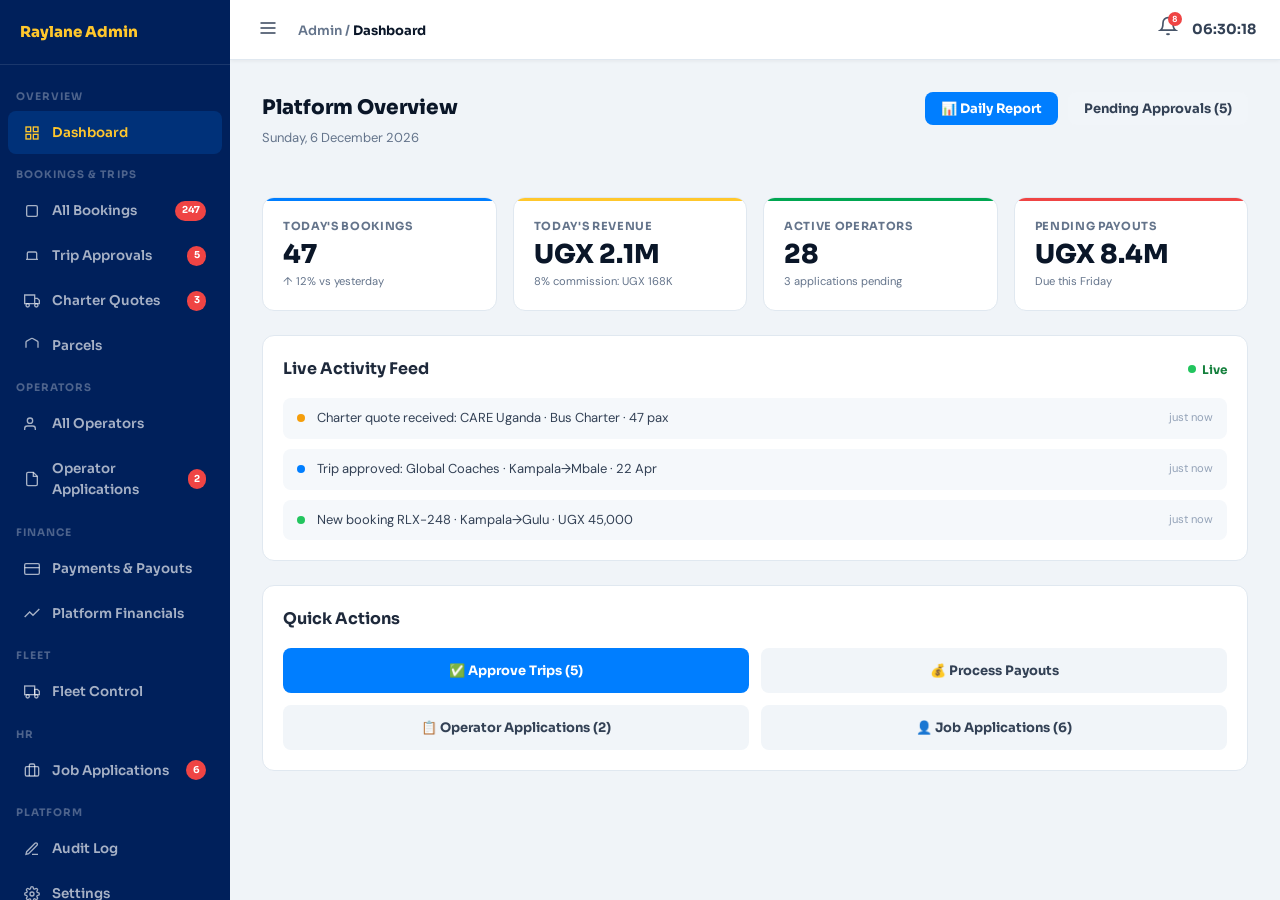
==== admin.html @ 4143b887 "Add files via upload AA4" ====
<!DOCTYPE html>
<html lang="en">
<head>
<meta charset="UTF-8">
<meta name="viewport" content="width=device-width, initial-scale=1.0">
<meta name="theme-color" content="#003087">
<title>Admin Console — Raylane Express</title>
<link rel="preconnect" href="https://fonts.googleapis.com">
<link href="https://fonts.googleapis.com/css2?family=Sora:wght@300;400;500;600;700;800&family=DM+Sans:wght@300;400;500;600;700&display=swap" rel="stylesheet">
<link rel="stylesheet" href="styles.css">
<style>
/* ── KLM-inspired admin skin ── */
:root{
  --adm-bg:#F0F4F8;
  --adm-sidebar:#00205B;
  --adm-sidebar-hover:rgba(255,255,255,.08);
  --adm-sidebar-active:rgba(0,126,255,.18);
  --adm-accent:#007EFF;
  --adm-gold:#FFC72C;
  --adm-header:#FFFFFF;
  --adm-border:#E0E8F0;
  --adm-card:#FFFFFF;
}
body{background:var(--adm-bg);overflow-x:hidden;}
.adm-layout{display:flex;min-height:100vh;}

/* SIDEBAR */
.adm-sidebar{
  width:230px;flex-shrink:0;background:var(--adm-sidebar);
  display:flex;flex-direction:column;position:fixed;
  left:0;top:0;bottom:0;z-index:60;
  transform:translateX(-100%);transition:transform .3s ease;overflow-y:auto;
}
.adm-sidebar.open{transform:translateX(0);}
@media(min-width:1024px){.adm-sidebar{position:sticky;height:100vh;transform:translateX(0);}}

.adm-sidebar-logo{
  padding:1.25rem;border-bottom:1px solid rgba(255,255,255,.1);
  display:flex;align-items:center;gap:.625rem;
}
.adm-sidebar-logo span{font-family:var(--font-display);font-weight:800;font-size:.9375rem;color:var(--adm-gold);}

.adm-nav-section{padding:.75rem 1rem .25rem;font-family:var(--font-display);font-size:.65rem;font-weight:700;letter-spacing:.1em;text-transform:uppercase;color:rgba(255,255,255,.3);}

.adm-link{
  display:flex;align-items:center;gap:.75rem;padding:.7rem 1rem;
  border-radius:8px;margin:1px .5rem;
  color:rgba(255,255,255,.65);font-family:var(--font-display);font-size:.8375rem;font-weight:600;
  cursor:pointer;transition:all .2s;text-decoration:none;
}
.adm-link:hover{background:var(--adm-sidebar-hover);color:white;}
.adm-link.active{background:var(--adm-sidebar-active);color:var(--adm-gold);}
.adm-link svg{width:16px;height:16px;flex-shrink:0;}
.adm-badge{margin-left:auto;background:var(--red-500);color:white;font-size:.6rem;font-weight:700;padding:.15rem .4rem;border-radius:99px;min-width:18px;text-align:center;}

/* TOPBAR */
.adm-topbar{
  background:var(--adm-header);border-bottom:1px solid var(--adm-border);
  height:60px;display:flex;align-items:center;gap:1rem;padding:0 1.5rem;
  position:sticky;top:0;z-index:40;
  box-shadow:0 1px 4px rgba(0,0,0,.06);
}
.adm-main{flex:1;min-width:0;}
.adm-content{padding:1.5rem;}
@media(min-width:768px){.adm-content{padding:2rem;}}

/* CONTENT */
.adm-view{display:none;}
.adm-view.active{display:block;}
.adm-page-title{font-family:var(--font-display);font-size:1.25rem;font-weight:800;color:#0A1628;margin-bottom:.25rem;}
.adm-page-sub{font-size:.8125rem;color:var(--gray-500);margin-bottom:1.5rem;}

/* KPI CARDS */
.adm-kpi-grid{display:grid;grid-template-columns:repeat(2,1fr);gap:1rem;margin-bottom:1.5rem;}
@media(min-width:768px){.adm-kpi-grid{grid-template-columns:repeat(4,1fr);}}
.adm-kpi{background:var(--adm-card);border:1px solid var(--adm-border);border-radius:12px;padding:1.25rem;position:relative;overflow:hidden;}
.adm-kpi::after{content:'';position:absolute;top:0;left:0;right:0;height:3px;border-radius:3px 3px 0 0;}
.adm-kpi.blue::after{background:var(--adm-accent);}
.adm-kpi.gold::after{background:var(--adm-gold);}
.adm-kpi.green::after{background:#00A651;}
.adm-kpi.red::after{background:#EF4444;}
.adm-kpi.purple::after{background:#8B5CF6;}
.adm-kpi-lbl{font-family:var(--font-display);font-size:.7rem;font-weight:700;text-transform:uppercase;letter-spacing:.06em;color:var(--gray-500);margin-bottom:.375rem;}
.adm-kpi-val{font-family:var(--font-display);font-size:1.625rem;font-weight:800;color:#0A1628;line-height:1;}
.adm-kpi-sub{font-size:.7rem;color:var(--gray-500);margin-top:.3rem;}

/* CONFIRM DIALOG */
.confirm-overlay{
  position:fixed;inset:0;background:rgba(0,0,0,.55);
  z-index:999;display:flex;align-items:center;justify-content:center;
  opacity:0;visibility:hidden;transition:all .25s ease;
  padding:1rem;
}
.confirm-overlay.open{opacity:1;visibility:visible;}
.confirm-box{
  background:white;border-radius:16px;padding:2rem;max-width:420px;width:100%;
  box-shadow:0 20px 60px rgba(0,0,0,.25);
  transform:scale(.95);transition:transform .25s ease;
}
.confirm-overlay.open .confirm-box{transform:scale(1);}
.confirm-icon{width:52px;height:52px;border-radius:50%;display:flex;align-items:center;justify-content:center;font-size:1.5rem;margin:0 auto 1rem;}
.confirm-icon.warn{background:#FEF3C7;}
.confirm-icon.danger{background:#FEE2E2;}
.confirm-icon.info{background:#EEF2FF;}
.confirm-title{font-family:var(--font-display);font-weight:800;font-size:1.0625rem;text-align:center;margin-bottom:.5rem;}
.confirm-body{font-size:.875rem;color:var(--gray-600);text-align:center;line-height:1.65;margin-bottom:1.5rem;}
.confirm-actions{display:flex;gap:.75rem;}
.confirm-actions button{flex:1;}

/* TABLE */
.adm-table-wrap{background:var(--adm-card);border:1px solid var(--adm-border);border-radius:12px;overflow:hidden;}
.adm-table{width:100%;border-collapse:collapse;font-size:.875rem;}
.adm-table th{background:#F5F8FB;padding:.75rem 1rem;text-align:left;font-family:var(--font-display);font-size:.7rem;font-weight:700;letter-spacing:.06em;text-transform:uppercase;color:var(--gray-500);border-bottom:1px solid var(--adm-border);}
.adm-table td{padding:.8rem 1rem;border-bottom:1px solid #F0F4F8;vertical-align:middle;color:#334155;}
.adm-table tbody tr:last-child td{border-bottom:none;}
.adm-table tbody tr:hover td{background:#F8FAFC;}
.adm-table tbody tr.selected td{background:#EEF4FF;}

/* CARDS */
.adm-card{background:var(--adm-card);border:1px solid var(--adm-border);border-radius:12px;padding:1.25rem;}

/* SIDEBAR OVERLAY */
.adm-overlay{position:fixed;inset:0;background:rgba(0,0,0,.5);z-index:59;display:none;}
.adm-overlay.show{display:block;}

/* SEARCH BAR */
.adm-search{
  display:flex;align-items:center;gap:.5rem;background:#F5F8FB;
  border:1px solid var(--adm-border);border-radius:8px;padding:.5rem .875rem;
}
.adm-search input{background:none;border:none;outline:none;font-family:var(--font-body);font-size:.875rem;color:#334155;flex:1;}
.adm-search svg{width:16px;height:16px;color:var(--gray-400);}

/* ACTION BUTTONS */
.btn-adm-primary{background:var(--adm-accent);color:white;border:none;border-radius:8px;padding:.5rem 1rem;font-family:var(--font-display);font-size:.8125rem;font-weight:700;cursor:pointer;transition:all .2s;}
.btn-adm-primary:hover{background:#005FBF;}
.btn-adm-secondary{background:var(--gray-100);color:var(--gray-700);border:none;border-radius:8px;padding:.5rem 1rem;font-family:var(--font-display);font-size:.8125rem;font-weight:700;cursor:pointer;transition:all .2s;}
.btn-adm-secondary:hover{background:var(--gray-200);}
.btn-adm-danger{background:#FEE2E2;color:#991B1B;border:none;border-radius:8px;padding:.5rem 1rem;font-family:var(--font-display);font-size:.8125rem;font-weight:700;cursor:pointer;transition:all .2s;}
.btn-adm-danger:hover{background:#FECACA;}
.btn-adm-success{background:#DCFCE7;color:#166534;border:none;border-radius:8px;padding:.5rem 1rem;font-family:var(--font-display);font-size:.8125rem;font-weight:700;cursor:pointer;transition:all .2s;}
.btn-adm-success:hover{background:#BBF7D0;}

/* JOB APPLICATIONS */
.job-app-card{background:var(--adm-card);border:1px solid var(--adm-border);border-radius:12px;padding:1.25rem;transition:all .2s;}
.job-app-card:hover{border-color:var(--adm-accent);box-shadow:0 4px 16px rgba(0,0,0,.08);}
.pipeline-col{background:#F5F8FB;border-radius:10px;padding:1rem;min-height:200px;}
.pipeline-head{font-family:var(--font-display);font-weight:700;font-size:.8125rem;margin-bottom:.875rem;display:flex;align-items:center;justify-content:space-between;}
.pipeline-card{background:white;border:1px solid var(--adm-border);border-radius:8px;padding:.875rem;margin-bottom:.625rem;cursor:pointer;transition:all .15s;}
.pipeline-card:hover{box-shadow:0 2px 8px rgba(0,0,0,.10);}

@keyframes spin{to{transform:rotate(360deg)}} .spin{animation:spin 1s linear infinite}
</style>
</head>
<body>

<!-- ══ CONFIRM DIALOG (global) ══ -->
<div class="confirm-overlay" id="confirmDialog">
  <div class="confirm-box">
    <div class="confirm-icon warn" id="confirmIcon">⚠️</div>
    <div class="confirm-title" id="confirmTitle">Are you sure?</div>
    <div class="confirm-body" id="confirmBody">This action cannot be undone.</div>
    <div class="confirm-actions">
      <button class="btn-adm-secondary" onclick="cancelConfirm()">Cancel</button>
      <button class="btn-adm-primary" id="confirmOK" onclick="executeConfirm()">Confirm</button>
    </div>
  </div>
</div>

<!-- ══ DETAIL MODAL ══ -->
<div class="confirm-overlay" id="detailModal">
  <div class="confirm-box" style="max-width:560px;">
    <div style="display:flex;justify-content:space-between;align-items:center;margin-bottom:1.25rem;">
      <div class="confirm-title" id="detailTitle" style="margin-bottom:0;">Detail</div>
      <button onclick="closeDetail()" style="background:var(--gray-100);border:none;border-radius:50%;width:32px;height:32px;cursor:pointer;font-size:1.125rem;">×</button>
    </div>
    <div id="detailBody" style="font-size:.875rem;color:var(--gray-700);max-height:70vh;overflow-y:auto;"></div>
    <div id="detailActions" style="display:flex;gap:.625rem;margin-top:1.25rem;flex-wrap:wrap;"></div>
  </div>
</div>

<div class="adm-layout">
  <div class="adm-overlay" id="admOverlay" onclick="closeSidebar()"></div>

  <!-- SIDEBAR -->
  <aside class="adm-sidebar" id="admSidebar">
    <div class="adm-sidebar-logo">
      <img src="Raylane_express.png" alt="" height="28" onerror="this.style.display='none'">
      <span>Raylane Admin</span>
    </div>
    <nav style="flex:1;padding:.75rem 0;">
      <div class="adm-nav-section">Overview</div>
      <a class="adm-link active" onclick="showAdmView('dashboard')">
        <svg viewBox="0 0 24 24" fill="none" stroke="currentColor" stroke-width="2"><rect x="3" y="3" width="7" height="7"/><rect x="14" y="3" width="7" height="7"/><rect x="3" y="14" width="7" height="7"/><rect x="14" y="14" width="7" height="7"/></svg>
        Dashboard
      </a>

      <div class="adm-nav-section">Bookings & Trips</div>
      <a class="adm-link" onclick="showAdmView('bookings')">
        <svg viewBox="0 0 24 24" fill="none" stroke="currentColor" stroke-width="2"><path d="M20 12V6a2 2 0 00-2-2H6a2 2 0 00-2 2v6m16 0v6a2 2 0 01-2 2H6a2 2 0 01-2-2v-6"/></svg>
        All Bookings <span class="adm-badge" id="bkgBadge">247</span>
      </a>
      <a class="adm-link" onclick="showAdmView('trips')">
        <svg viewBox="0 0 24 24" fill="none" stroke="currentColor" stroke-width="2"><path d="M3 17h18M5 17V8a2 2 0 012-2h10a2 2 0 012 2v9"/></svg>
        Trip Approvals <span class="adm-badge" id="tripsBadge">5</span>
      </a>
      <a class="adm-link" onclick="showAdmView('charter')">
        <svg viewBox="0 0 24 24" fill="none" stroke="currentColor" stroke-width="2"><path d="M1 3h15v13H1zM16 8h4l3 3v5h-7V8z"/><circle cx="5.5" cy="18.5" r="2.5"/><circle cx="18.5" cy="18.5" r="2.5"/></svg>
        Charter Quotes <span class="adm-badge" id="charterBadge">3</span>
      </a>
      <a class="adm-link" onclick="showAdmView('parcels')">
        <svg viewBox="0 0 24 24" fill="none" stroke="currentColor" stroke-width="2"><path d="M21 16V8a2 2 0 00-1-1.73l-7-4a2 2 0 00-2 0l-7 4A2 2 0 003 8v8"/></svg>
        Parcels
      </a>

      <div class="adm-nav-section">Operators</div>
      <a class="adm-link" onclick="showAdmView('operators')">
        <svg viewBox="0 0 24 24" fill="none" stroke="currentColor" stroke-width="2"><path d="M17 21v-2a4 4 0 00-4-4H5a4 4 0 00-4 4v2"/><circle cx="9" cy="7" r="4"/></svg>
        All Operators
      </a>
      <a class="adm-link" onclick="showAdmView('applications')">
        <svg viewBox="0 0 24 24" fill="none" stroke="currentColor" stroke-width="2"><path d="M14 2H6a2 2 0 00-2 2v16a2 2 0 002 2h12a2 2 0 002-2V8z"/><polyline points="14 2 14 8 20 8"/></svg>
        Operator Applications <span class="adm-badge">2</span>
      </a>

      <div class="adm-nav-section">Finance</div>
      <a class="adm-link" onclick="showAdmView('payments')">
        <svg viewBox="0 0 24 24" fill="none" stroke="currentColor" stroke-width="2"><rect x="1" y="4" width="22" height="16" rx="2"/><line x1="1" y1="10" x2="23" y2="10"/></svg>
        Payments &amp; Payouts
      </a>
      <a class="adm-link" onclick="showAdmView('financials')">
        <svg viewBox="0 0 24 24" fill="none" stroke="currentColor" stroke-width="2"><polyline points="23 6 13.5 15.5 8.5 10.5 1 18"/></svg>
        Platform Financials
      </a>

      <div class="adm-nav-section">Fleet</div>
      <a class="adm-link" onclick="showAdmView('fleet')">
        <svg viewBox="0 0 24 24" fill="none" stroke="currentColor" stroke-width="2"><rect x="1" y="3" width="15" height="13"/><polygon points="16 8 20 8 23 11 23 16 16 16 16 8"/><circle cx="5.5" cy="18.5" r="2.5"/><circle cx="18.5" cy="18.5" r="2.5"/></svg>
        Fleet Control
      </a>

      <div class="adm-nav-section">HR</div>
      <a class="adm-link" onclick="showAdmView('jobs')">
        <svg viewBox="0 0 24 24" fill="none" stroke="currentColor" stroke-width="2"><rect x="2" y="7" width="20" height="14" rx="2"/><path d="M16 21V5a2 2 0 00-2-2h-4a2 2 0 00-2 2v16"/></svg>
        Job Applications <span class="adm-badge" id="jobsBadge">6</span>
      </a>

      <div class="adm-nav-section">Platform</div>
      <a class="adm-link" onclick="showAdmView('audit')">
        <svg viewBox="0 0 24 24" fill="none" stroke="currentColor" stroke-width="2"><path d="M12 20h9M16.5 3.5a2.121 2.121 0 013 3L7 19l-4 1 1-4L16.5 3.5z"/></svg>
        Audit Log
      </a>
      <a class="adm-link" onclick="showAdmView('settings')">
        <svg viewBox="0 0 24 24" fill="none" stroke="currentColor" stroke-width="2"><circle cx="12" cy="12" r="3"/><path d="M19.4 15a1.65 1.65 0 00.33 1.82l.06.06a2 2 0 010 2.83 2 2 0 01-2.83 0l-.06-.06a1.65 1.65 0 00-1.82-.33 1.65 1.65 0 00-1 1.51V21a2 2 0 01-4 0v-.09A1.65 1.65 0 009 19.4a1.65 1.65 0 00-1.82.33l-.06.06a2 2 0 01-2.83-2.83l.06-.06A1.65 1.65 0 004.68 15a1.65 1.65 0 00-1.51-1H3a2 2 0 010-4h.09A1.65 1.65 0 004.6 9a1.65 1.65 0 00-.33-1.82l-.06-.06a2 2 0 012.83-2.83l.06.06A1.65 1.65 0 009 4.68a1.65 1.65 0 001-1.51V3a2 2 0 014 0v.09a1.65 1.65 0 001 1.51 1.65 1.65 0 001.82-.33l.06-.06a2 2 0 012.83 2.83l-.06.06A1.65 1.65 0 0019.4 9a1.65 1.65 0 001.51 1H21a2 2 0 010 4h-.09a1.65 1.65 0 00-1.51 1z"/></svg>
        Settings
      </a>
    </nav>

    <div style="padding:1rem;border-top:1px solid rgba(255,255,255,.08);">
      <div style="display:flex;align-items:center;gap:.75rem;">
        <div style="width:34px;height:34px;border-radius:50%;background:var(--adm-gold);color:#0A1628;display:flex;align-items:center;justify-content:center;font-family:var(--font-display);font-weight:800;font-size:.8rem;flex-shrink:0;">SA</div>
        <div style="flex:1;min-width:0;">
          <div style="font-family:var(--font-display);font-size:.8125rem;font-weight:700;color:white;">Super Admin</div>
          <div style="font-size:.7rem;color:rgba(255,255,255,.4);">Raylane Express</div>
        </div>
        <a href="index.html" style="color:rgba(255,255,255,.4);font-size:.7rem;">Exit</a>
      </div>
    </div>
  </aside>

  <!-- MAIN -->
  <div class="adm-main">
    <!-- Topbar -->
    <div class="adm-topbar">
      <button onclick="openSidebar()" style="background:none;border:none;cursor:pointer;padding:4px;" aria-label="Menu">
        <svg width="20" height="20" viewBox="0 0 24 24" fill="none" stroke="#475569" stroke-width="2"><line x1="3" y1="6" x2="21" y2="6"/><line x1="3" y1="12" x2="21" y2="12"/><line x1="3" y1="18" x2="21" y2="18"/></svg>
      </button>
      <div style="flex:1;">
        <span style="font-family:var(--font-display);font-size:.8125rem;font-weight:600;color:var(--gray-500);">Admin / </span>
        <span style="font-family:var(--font-display);font-size:.8125rem;font-weight:700;color:#0A1628;" id="admBreadcrumb">Dashboard</span>
      </div>
      <div class="adm-search" style="display:none;flex:1;max-width:300px;" id="topSearch">
        <svg viewBox="0 0 24 24" fill="none" stroke="currentColor" stroke-width="2"><circle cx="11" cy="11" r="8"/><line x1="21" y1="21" x2="16.65" y2="16.65"/></svg>
        <input type="text" placeholder="Search..." id="topSearchInput" oninput="globalSearch(this.value)">
      </div>
      <div style="display:flex;align-items:center;gap:.875rem;">
        <div style="position:relative;cursor:pointer;" onclick="showAdmView('bookings')">
          <svg width="20" height="20" viewBox="0 0 24 24" fill="none" stroke="#475569" stroke-width="2"><path d="M18 8A6 6 0 006 8c0 7-3 9-3 9h18s-3-2-3-9M13.73 21a2 2 0 01-3.46 0"/></svg>
          <div style="position:absolute;top:-4px;right:-4px;width:14px;height:14px;background:#EF4444;border-radius:50%;font-size:.55rem;font-weight:700;color:white;display:flex;align-items:center;justify-content:center;">8</div>
        </div>
        <div style="font-family:var(--font-display);font-weight:700;font-size:.875rem;color:#334155;" id="admClock"></div>
      </div>
    </div>

    <div class="adm-content">

      <!-- ══════ DASHBOARD ══════ -->
      <div class="adm-view active" id="admView-dashboard">
        <div style="display:flex;justify-content:space-between;align-items:flex-start;flex-wrap:wrap;gap:1rem;margin-bottom:1.5rem;">
          <div>
            <div class="adm-page-title">Platform Overview</div>
            <div class="adm-page-sub" id="admDateLine">Loading...</div>
          </div>
          <div style="display:flex;gap:.625rem;flex-wrap:wrap;">
            <button class="btn-adm-primary" onclick="confirmAction('Generate Daily Report','This will compile all platform activity into a PDF report for today. Continue?','info','📊',()=>Toast.success('Report generated and emailed to admin.'))" >📊 Daily Report</button>
            <button class="btn-adm-secondary" onclick="showAdmView('trips')">Pending Approvals (5)</button>
          </div>
        </div>

        <div class="adm-kpi-grid">
          <div class="adm-kpi blue"><div class="adm-kpi-lbl">Today's Bookings</div><div class="adm-kpi-val">47</div><div class="adm-kpi-sub">↑ 12% vs yesterday</div></div>
          <div class="adm-kpi gold"><div class="adm-kpi-lbl">Today's Revenue</div><div class="adm-kpi-val">UGX 2.1M</div><div class="adm-kpi-sub">8% commission: UGX 168K</div></div>
          <div class="adm-kpi green"><div class="adm-kpi-lbl">Active Operators</div><div class="adm-kpi-val">28</div><div class="adm-kpi-sub">3 applications pending</div></div>
          <div class="adm-kpi red"><div class="adm-kpi-lbl">Pending Payouts</div><div class="adm-kpi-val">UGX 8.4M</div><div class="adm-kpi-sub">Due this Friday</div></div>
        </div>

        <div style="display:grid;grid-template-columns:1fr;gap:1.5rem;">
          <!-- Recent activity -->
          <div class="adm-card">
            <div style="display:flex;justify-content:space-between;align-items:center;margin-bottom:1rem;">
              <div style="font-family:var(--font-display);font-weight:700;">Live Activity Feed</div>
              <div class="live-dot">Live</div>
            </div>
            <div id="admFeed" style="display:flex;flex-direction:column;gap:.625rem;"></div>
          </div>

          <!-- Quick actions -->
          <div class="adm-card">
            <div style="font-family:var(--font-display);font-weight:700;margin-bottom:1rem;">Quick Actions</div>
            <div style="display:grid;grid-template-columns:1fr 1fr;gap:.75rem;">
              <button class="btn-adm-primary" style="padding:.875rem;" onclick="showAdmView('trips')">✅ Approve Trips (5)</button>
              <button class="btn-adm-secondary" style="padding:.875rem;" onclick="showAdmView('payments')">💰 Process Payouts</button>
              <button class="btn-adm-secondary" style="padding:.875rem;" onclick="showAdmView('applications')">📋 Operator Applications (2)</button>
              <button class="btn-adm-secondary" style="padding:.875rem;" onclick="showAdmView('jobs')">👤 Job Applications (6)</button>
            </div>
          </div>
        </div>
      </div>

      <!-- ══════ BOOKINGS ══════ -->
      <div class="adm-view" id="admView-bookings">
        <div class="adm-page-title">All Bookings</div>
        <div class="adm-page-sub">Full platform booking ledger</div>
        <div style="display:flex;gap:.75rem;margin-bottom:1.25rem;flex-wrap:wrap;align-items:center;">
          <div class="adm-search" style="flex:1;min-width:200px;"><svg viewBox="0 0 24 24" fill="none" stroke="currentColor" stroke-width="2"><circle cx="11" cy="11" r="8"/><line x1="21" y1="21" x2="16.65" y2="16.65"/></svg><input type="text" placeholder="Search by ref, name, route..." oninput="filterAdmTable('bkgTable',this.value)"></div>
          <select class="form-input form-select" style="width:auto;min-width:160px;padding:.5rem .875rem;border-radius:8px;" onchange="filterByStatus('bkgTable',this.value)">
            <option value="">All Status</option><option>confirmed</option><option>pending</option><option>cancelled</option>
          </select>
        </div>
        <div class="adm-kpi-grid" style="grid-template-columns:repeat(2,1fr);">
          <div class="adm-kpi blue"><div class="adm-kpi-lbl">Total Bookings</div><div class="adm-kpi-val">1,247</div></div>
          <div class="adm-kpi gold"><div class="adm-kpi-lbl">MTD Revenue</div><div class="adm-kpi-val">UGX 56.2M</div></div>
        </div>
        <div class="adm-table-wrap">
          <table class="adm-table" id="bkgTable">
            <thead><tr><th>Ref</th><th>Passenger</th><th>Route</th><th>Operator</th><th>Date</th><th>Amount</th><th>Status</th><th>Actions</th></tr></thead>
            <tbody id="bkgBody"></tbody>
          </table>
        </div>
      </div>

      <!-- ══════ TRIP APPROVALS ══════ -->
      <div class="adm-view" id="admView-trips">
        <div class="adm-page-title">Trip Approvals</div>
        <div class="adm-page-sub">Review and approve or reject operator trip submissions</div>
        <div class="adm-table-wrap">
          <table class="adm-table">
            <thead><tr><th>Route</th><th>Operator</th><th>Date</th><th>Time</th><th>Bus</th><th>Price/Seat</th><th>Status</th><th>Actions</th></tr></thead>
            <tbody>
              <tr>
                <td><strong>Kampala → Gulu</strong></td><td>Global Coaches</td><td>22 Apr 2026</td><td>07:00 AM</td><td>UBF 001K · 67-Seater</td><td>UGX 45,000</td>
                <td><span class="badge badge-amber">Pending</span></td>
                <td style="display:flex;gap:.5rem;flex-wrap:wrap;">
                  <button class="btn-adm-success" onclick="confirmAction('Approve Trip','Approve Kampala → Gulu at 07:00 AM on 22 Apr? This trip will go live on the public website immediately.','info','✅',()=>{Toast.success('Trip approved and live!');event.target.closest('tr').querySelector('.badge').textContent='Approved';event.target.closest('tr').querySelector('.badge').className='badge badge-green';})">Approve</button>
                  <button class="btn-adm-danger" onclick="confirmAction('Reject Trip','Reject this trip submission? The operator will be notified with a reason.','danger','❌',()=>Toast.error('Trip rejected. Operator notified.'))">Reject</button>
                  <button class="btn-adm-secondary" onclick="openDetail('Trip Detail — Kampala → Gulu','<div class=\'adm-card\' style=\'margin-bottom:.875rem;\'><div style=\'font-weight:700;margin-bottom:.5rem;\'>Trip Information</div><div style=\'display:grid;grid-template-columns:1fr 1fr;gap:.625rem;font-size:.875rem;\'><div>Operator: <strong>Global Coaches</strong></div><div>Vehicle: <strong>UBF 001K</strong></div><div>Driver: <strong>James Okello</strong></div><div>Capacity: <strong>67 seats</strong></div><div>Route: <strong>Kampala → Gulu</strong></div><div>Price: <strong>UGX 45,000</strong></div><div>Insurance: <span class=\'badge badge-green\'>Valid</span></div><div>Fitness: <span class=\'badge badge-green\'>Valid</span></div></div></div>','approve-trip')">View Details</button>
                </td>
              </tr>
              <tr>
                <td><strong>Kampala → Mbale</strong></td><td>Link Bus</td><td>22 Apr 2026</td><td>09:00 AM</td><td>UBH 045Z · 67-Seater</td><td>UGX 30,000</td>
                <td><span class="badge badge-amber">Pending</span></td>
                <td style="display:flex;gap:.5rem;flex-wrap:wrap;">
                  <button class="btn-adm-success" onclick="confirmAction('Approve Trip','Approve Kampala → Mbale at 09:00 AM on 22 Apr?','info','✅',()=>Toast.success('Trip approved!'))">Approve</button>
                  <button class="btn-adm-danger" onclick="confirmAction('Reject Trip','Reject Kampala → Mbale trip?','danger','❌',()=>Toast.error('Trip rejected.'))">Reject</button>
                </td>
              </tr>
              <tr>
                <td><strong>Gulu → Kampala</strong></td><td>Fast Coaches</td><td>23 Apr 2026</td><td>06:30 AM</td><td>UAB 234P · 67-Seater</td><td>UGX 42,000</td>
                <td><span class="badge badge-red">Insurance Expired</span></td>
                <td><button class="btn-adm-danger" onclick="confirmAction('Block Trip','This operator\'s vehicle insurance is expired. Block this trip and notify the operator?','danger','⚠️',()=>Toast.error('Trip blocked. Operator notified about insurance.'))">Block</button></td>
              </tr>
            </tbody>
          </table>
        </div>
      </div>

      <!-- ══════ CHARTER QUOTES ══════ -->
      <div class="adm-view" id="admView-charter">
        <div class="adm-page-title">Charter &amp; Corporate Quotes</div>
        <div class="adm-page-sub">Incoming requests from charter.html — bus charter, SUV hire, corporate accounts, driver contracts</div>
        <div class="adm-table-wrap">
          <table class="adm-table">
            <thead><tr><th>Ref</th><th>Organisation</th><th>Type</th><th>Details</th><th>Submitted</th><th>Status</th><th>Actions</th></tr></thead>
            <tbody>
              <tr>
                <td><strong style="color:var(--adm-accent);">QT-001</strong></td><td>CARE Uganda</td><td><span class="badge badge-blue">Bus Charter</span></td>
                <td style="font-size:.8125rem;">Kampala→Gulu · 23 Apr · 47 pax · 1 coach</td><td>21 Apr, 9:14 AM</td>
                <td><span class="badge badge-amber">New</span></td>
                <td style="display:flex;gap:.5rem;flex-wrap:wrap;">
                  <button class="btn-adm-primary" onclick="openDetail('Charter Quote — CARE Uganda','<div style=\'font-size:.875rem;\'><div style=\'display:grid;grid-template-columns:1fr 1fr;gap:.75rem;margin-bottom:1rem;\'><div><strong>Organisation:</strong> CARE Uganda</div><div><strong>Type:</strong> Bus Charter</div><div><strong>Contact:</strong> Sarah Kamali</div><div><strong>Phone:</strong> 0771 234 567</div><div><strong>Route:</strong> Kampala → Gulu</div><div><strong>Date:</strong> 23 Apr 2026</div><div><strong>Passengers:</strong> 47</div><div><strong>Buses:</strong> 1 × 67-Seater</div><div><strong>Purpose:</strong> NGO field mission</div><div><strong>Notes:</strong> Two pickup points in Kampala</div></div></div>','send-quote-001')">Review &amp; Quote</button>
                  <button class="btn-adm-secondary" onclick="confirmAction('Mark as Contacted','Mark CARE Uganda as contacted and in progress?','info','📞',()=>Toast.success('Marked as in progress.'))">Mark Contacted</button>
                </td>
              </tr>
              <tr>
                <td><strong style="color:var(--adm-accent);">QT-002</strong></td><td>USAID Uganda</td><td><span class="badge" style="background:#F0FDF4;color:#166534;">SUV Hire</span></td>
                <td style="font-size:.8125rem;">3× Toyota Hilux 4×4 · 1 month · Northern Uganda</td><td>20 Apr, 3:45 PM</td>
                <td><span class="badge badge-blue">In Progress</span></td>
                <td><button class="btn-adm-primary" onclick="openDetail('SUV Hire — USAID Uganda','<div style=\'font-size:.875rem;\'><div style=\'display:grid;grid-template-columns:1fr 1fr;gap:.75rem;\'><div><strong>Organisation:</strong> USAID Uganda</div><div><strong>Vehicles:</strong> 3× Toyota Hilux 4×4</div><div><strong>Duration:</strong> 1 month</div><div><strong>Area:</strong> Northern Uganda districts</div><div><strong>Start:</strong> 1 May 2026</div><div><strong>Fuel:</strong> Client provides</div></div></div>','finalise-002')">Finalise</button></td>
              </tr>
              <tr>
                <td><strong style="color:var(--adm-accent);">QT-003</strong></td><td>Stanbic Bank Uganda</td><td><span class="badge" style="background:#F5F3FF;color:#5B21B6;">Corporate Acct</span></td>
                <td style="font-size:.8125rem;">Enterprise plan · 100+ trips/month</td><td>19 Apr, 11:00 AM</td>
                <td><span class="badge badge-green">Quote Sent</span></td>
                <td><button class="btn-adm-secondary" onclick="Toast.show('Follow-up SMS sent.','success')">Follow Up</button></td>
              </tr>
            </tbody>
          </table>
        </div>
      </div>

      <!-- ══════ OPERATORS ══════ -->
      <div class="adm-view" id="admView-operators">
        <div class="adm-page-title">All Operators</div>
        <div class="adm-page-sub">Manage active operators on the Raylane platform</div>
        <div style="display:flex;gap:.75rem;margin-bottom:1.25rem;flex-wrap:wrap;">
          <div class="adm-search" style="flex:1;min-width:200px;"><svg viewBox="0 0 24 24" fill="none" stroke="currentColor" stroke-width="2"><circle cx="11" cy="11" r="8"/><line x1="21" y1="21" x2="16.65" y2="16.65"/></svg><input type="text" placeholder="Search operators..."></div>
          <button class="btn-adm-primary" onclick="openDetail('Create New Operator','<div style=\'display:flex;flex-direction:column;gap:.875rem;\'><div class=\'form-group\'><label class=\'form-label\'>Business Name *</label><input type=\'text\' class=\'form-input\' placeholder=\'Operator name\'></div><div class=\'form-group\'><label class=\'form-label\'>Plan *</label><select class=\'form-input form-select\'><option>Starter (Free)</option><option>Operator Pro</option><option>Enterprise</option></select></div><div class=\'form-group\'><label class=\'form-label\'>MTN MoMo Code</label><input type=\'text\' class=\'form-input\' placeholder=\'Merchant code\'></div></div>','create-op')">+ Add Operator</button>
        </div>
        <div class="adm-table-wrap">
          <table class="adm-table">
            <thead><tr><th>Operator</th><th>Plan</th><th>Vehicles</th><th>This Month</th><th>Commission</th><th>Status</th><th>Actions</th></tr></thead>
            <tbody>
              <tr><td><strong>Global Coaches Ltd.</strong></td><td><span class="badge badge-gold">Pro</span></td><td>8</td><td>UGX 12.4M</td><td>UGX 992K</td><td><span class="badge badge-green">Active</span></td>
                <td style="display:flex;gap:.5rem;">
                  <button class="btn-adm-secondary" onclick="openDetail('Edit — Global Coaches','<div style=\'display:flex;flex-direction:column;gap:.875rem;\'><div class=\'form-group\'><label class=\'form-label\'>Business Name</label><input type=\'text\' class=\'form-input\' value=\'Global Coaches Ltd.\'></div><div class=\'form-group\'><label class=\'form-label\'>Plan</label><select class=\'form-input form-select\'><option>Starter</option><option selected>Operator Pro</option><option>Enterprise</option></select></div><div class=\'form-group\'><label class=\'form-label\'>Commission Rate %</label><input type=\'number\' class=\'form-input\' value=\'8\'></div></div>','save-op-gc')">Edit</button>
                  <button class="btn-adm-danger" onclick="confirmAction('Suspend Operator','Suspend Global Coaches? All their active trips will remain but no new trips can be submitted.','danger','⚠️',()=>Toast.error('Operator suspended.'))">Suspend</button>
                </td>
              </tr>
              <tr><td><strong>Link Bus Uganda</strong></td><td><span class="badge badge-blue">Starter</span></td><td>3</td><td>UGX 4.2M</td><td>UGX 336K</td><td><span class="badge badge-green">Active</span></td>
                <td style="display:flex;gap:.5rem;">
                  <button class="btn-adm-secondary" onclick="openDetail('Edit — Link Bus','<div style=\'font-size:.875rem;\'>Edit operator details form here.</div>','save-link')">Edit</button>
                </td>
              </tr>
              <tr><td><strong>YY Coaches</strong></td><td><span class="badge badge-blue">Starter</span></td><td>2</td><td>UGX 1.8M</td><td>UGX 144K</td><td><span class="badge badge-amber">Insurance Warning</span></td>
                <td style="display:flex;gap:.5rem;">
                  <button class="btn-adm-secondary" onclick="Toast.success('Insurance reminder sent to YY Coaches.')">Remind</button>
                </td>
              </tr>
            </tbody>
          </table>
        </div>
      </div>

      <!-- ══════ OPERATOR APPLICATIONS ══════ -->
      <div class="adm-view" id="admView-applications">
        <div class="adm-page-title">Operator Applications</div>
        <div class="adm-page-sub">Review incoming operator onboarding requests</div>
        <div style="display:flex;flex-direction:column;gap:1rem;">
          <div class="adm-card">
            <div style="display:flex;justify-content:space-between;align-items:flex-start;flex-wrap:wrap;gap:.875rem;margin-bottom:.875rem;">
              <div><div style="font-family:var(--font-display);font-weight:700;">Nile Star Coaches Ltd.</div><div style="font-size:.8125rem;color:var(--gray-500);">Applied 20 Apr 2026 · Operator Pro · 5 vehicles</div></div>
              <span class="badge badge-amber">Pending Review</span>
            </div>
            <div style="display:grid;grid-template-columns:1fr 1fr 1fr;gap:.625rem;margin-bottom:1rem;font-size:.8125rem;">
              <div><span style="color:var(--gray-500);">TIN:</span> <strong>1009876543</strong></div>
              <div><span style="color:var(--gray-500);">PSV Licence:</span> <span class="badge badge-green" style="font-size:.65rem;">Uploaded</span></div>
              <div><span style="color:var(--gray-500);">Insurance:</span> <span class="badge badge-green" style="font-size:.65rem;">Uploaded</span></div>
              <div><span style="color:var(--gray-500);">Fitness Cert:</span> <span class="badge badge-green" style="font-size:.65rem;">Uploaded</span></div>
              <div><span style="color:var(--gray-500);">NID:</span> <span class="badge badge-green" style="font-size:.65rem;">Provided</span></div>
              <div><span style="color:var(--gray-500);">MoMo Code:</span> <span class="badge badge-green" style="font-size:.65rem;">Verified</span></div>
            </div>
            <div style="display:flex;gap:.625rem;flex-wrap:wrap;">
              <button class="btn-adm-success" onclick="confirmAction('Approve Operator Application','Approve Nile Star Coaches? An operator account will be created and login credentials sent via SMS.','info','✅',()=>{Toast.success('Nile Star Coaches approved! Credentials sent via SMS.');event.target.closest('.adm-card').querySelector('.badge').textContent='Approved';event.target.closest('.adm-card').querySelector('.badge').className='badge badge-green';})">Approve &amp; Activate</button>
              <button class="btn-adm-danger" onclick="confirmAction('Reject Application','Reject Nile Star Coaches application? They will be notified via SMS with rejection reason.','danger','❌',()=>Toast.error('Application rejected. Operator notified.'))">Reject</button>
              <button class="btn-adm-secondary" onclick="Toast.success('Request for additional documents sent.')">Request Documents</button>
            </div>
          </div>
          <div class="adm-card">
            <div style="display:flex;justify-content:space-between;align-items:flex-start;flex-wrap:wrap;gap:.875rem;margin-bottom:.875rem;">
              <div><div style="font-family:var(--font-display);font-weight:700;">Sunrise Transport Co.</div><div style="font-size:.8125rem;color:var(--gray-500);">Applied 19 Apr 2026 · Starter · 2 vehicles</div></div>
              <span class="badge badge-red">Missing Documents</span>
            </div>
            <div style="font-size:.875rem;color:var(--red-700);background:var(--red-100);border-radius:8px;padding:.75rem;margin-bottom:.875rem;">
              ⚠️ Missing: PSV Operator Licence · Vehicle fitness certificate (1 of 2 vehicles)
            </div>
            <button class="btn-adm-secondary" onclick="Toast.success('Document request SMS sent to Sunrise Transport.')">Request Missing Documents</button>
          </div>
        </div>
      </div>

      <!-- ══════ PAYMENTS ══════ -->
      <div class="adm-view" id="admView-payments">
        <div class="adm-page-title">Payments &amp; Payouts</div>
        <div class="adm-page-sub">Review and release weekly operator payouts</div>
        <div class="adm-kpi-grid">
          <div class="adm-kpi gold"><div class="adm-kpi-lbl">Total Pending</div><div class="adm-kpi-val">UGX 8.4M</div></div>
          <div class="adm-kpi green"><div class="adm-kpi-lbl">Paid This Month</div><div class="adm-kpi-val">UGX 32.1M</div></div>
          <div class="adm-kpi blue"><div class="adm-kpi-lbl">Commission Earned</div><div class="adm-kpi-val">UGX 4.5M</div></div>
          <div class="adm-kpi red"><div class="adm-kpi-lbl">Disputed</div><div class="adm-kpi-val">2</div></div>
        </div>
        <div style="display:flex;justify-content:flex-end;margin-bottom:1rem;">
          <button class="btn-adm-primary" onclick="confirmAction('Process All Payouts','Release pending payouts to all 28 operators totalling UGX 8,400,000? This will initiate MTN MoMo B2C transfers. This cannot be undone.','danger','💰',()=>Toast.success('All payouts initiated via MTN MoMo B2C. Operators will receive SMS receipts.'))">💰 Process All Payouts (UGX 8.4M)</button>
        </div>
        <div class="adm-table-wrap">
          <table class="adm-table">
            <thead><tr><th>Operator</th><th>MoMo Code</th><th>Gross</th><th>Commission</th><th>Net Payout</th><th>Status</th><th>Action</th></tr></thead>
            <tbody>
              <tr><td><strong>Global Coaches</strong></td><td>256700123456</td><td>UGX 12.4M</td><td>UGX 992K</td><td style="font-weight:700;color:#166534;">UGX 11.4M</td><td><span class="badge badge-amber">Pending</span></td>
                <td><button class="btn-adm-success" onclick="confirmAction('Release Payout','Release UGX 11,408,000 to Global Coaches (MoMo: 256700123456)? Confirm this is the correct amount and merchant code before proceeding.','warn','💸',()=>Toast.success('Payout released to Global Coaches. SMS receipt sent.'))">Release</button></td>
              </tr>
              <tr><td><strong>Link Bus Uganda</strong></td><td>256772345678</td><td>UGX 4.2M</td><td>UGX 336K</td><td style="font-weight:700;color:#166534;">UGX 3.864M</td><td><span class="badge badge-amber">Pending</span></td>
                <td><button class="btn-adm-success" onclick="confirmAction('Release Payout','Release UGX 3,864,000 to Link Bus Uganda (MoMo: 256772345678)?','warn','💸',()=>Toast.success('Payout released.'))">Release</button></td>
              </tr>
              <tr><td><strong>YY Coaches</strong></td><td>256701987654</td><td>UGX 1.8M</td><td>UGX 144K</td><td style="font-weight:700;color:#166534;">UGX 1.656M</td><td><span class="badge badge-green">Released</span></td>
                <td><button class="btn-adm-secondary" onclick="Toast.show('Payout receipt details shown.','success')">View Receipt</button></td>
              </tr>
            </tbody>
          </table>
        </div>
      </div>

      <!-- ══════ FINANCIALS ══════ -->
      <div class="adm-view" id="admView-financials">
        <div class="adm-page-title">Platform Financials</div>
        <div class="adm-page-sub">Raylane Express P&amp;L and revenue breakdown</div>
        <div class="adm-kpi-grid">
          <div class="adm-kpi gold"><div class="adm-kpi-lbl">Apr GMV</div><div class="adm-kpi-val">UGX 56.2M</div><div class="adm-kpi-sub">↑ 22% vs March</div></div>
          <div class="adm-kpi blue"><div class="adm-kpi-lbl">Commission Rev</div><div class="adm-kpi-val">UGX 4.5M</div></div>
          <div class="adm-kpi green"><div class="adm-kpi-lbl">SaaS Revenue</div><div class="adm-kpi-val">UGX 2.1M</div></div>
          <div class="adm-kpi purple"><div class="adm-kpi-lbl">Net Platform P&amp;L</div><div class="adm-kpi-val">UGX 5.8M</div></div>
        </div>
        <div style="display:flex;gap:.75rem;flex-wrap:wrap;margin-bottom:1.5rem;">
          <button class="btn-adm-primary" onclick="confirmAction('Generate Financial Report','Generate April 2026 IFRS P&L statement? This will compile all platform transactions for the month.','info','📊',()=>Toast.success('Financial report generated and ready for download.'))">Generate April Report</button>
          <button class="btn-adm-secondary" onclick="Toast.success('URA VAT return for Q1 2026 exported.')">Export URA VAT Return</button>
          <button class="btn-adm-secondary" onclick="Toast.success('Management accounts PDF generated.')">Management Accounts</button>
        </div>
        <div class="adm-card">
          <div style="font-family:var(--font-display);font-weight:700;margin-bottom:1.25rem;">Monthly Revenue Trend (UGX M)</div>
          <div style="display:flex;align-items:flex-end;gap:.75rem;height:160px;">
            <div style="flex:1;display:flex;flex-direction:column;align-items:center;gap:.375rem;"><div style="flex:1;width:100%;display:flex;align-items:flex-end;"><div style="width:100%;background:var(--adm-accent);border-radius:4px 4px 0 0;height:55%;opacity:.7;"></div></div><span style="font-size:.7rem;color:var(--gray-500);">Nov</span></div>
            <div style="flex:1;display:flex;flex-direction:column;align-items:center;gap:.375rem;"><div style="flex:1;width:100%;display:flex;align-items:flex-end;"><div style="width:100%;background:var(--adm-accent);border-radius:4px 4px 0 0;height:70%;opacity:.7;"></div></div><span style="font-size:.7rem;color:var(--gray-500);">Dec</span></div>
            <div style="flex:1;display:flex;flex-direction:column;align-items:center;gap:.375rem;"><div style="flex:1;width:100%;display:flex;align-items:flex-end;"><div style="width:100%;background:var(--adm-accent);border-radius:4px 4px 0 0;height:60%;opacity:.7;"></div></div><span style="font-size:.7rem;color:var(--gray-500);">Jan</span></div>
            <div style="flex:1;display:flex;flex-direction:column;align-items:center;gap:.375rem;"><div style="flex:1;width:100%;display:flex;align-items:flex-end;"><div style="width:100%;background:var(--adm-accent);border-radius:4px 4px 0 0;height:80%;opacity:.7;"></div></div><span style="font-size:.7rem;color:var(--gray-500);">Feb</span></div>
            <div style="flex:1;display:flex;flex-direction:column;align-items:center;gap:.375rem;"><div style="flex:1;width:100%;display:flex;align-items:flex-end;"><div style="width:100%;background:var(--adm-accent);border-radius:4px 4px 0 0;height:90%;opacity:.7;"></div></div><span style="font-size:.7rem;color:var(--gray-500);">Mar</span></div>
            <div style="flex:1;display:flex;flex-direction:column;align-items:center;gap:.375rem;"><div style="flex:1;width:100%;display:flex;align-items:flex-end;"><div style="width:100%;background:var(--adm-gold);border-radius:4px 4px 0 0;height:100%;"></div></div><span style="font-size:.7rem;color:#0A1628;font-weight:700;">Apr</span></div>
          </div>
        </div>
      </div>

      <!-- ══════ FLEET ══════ -->
      <div class="adm-view" id="admView-fleet">
        <div class="adm-page-title">Fleet Control</div>
        <div class="adm-page-sub">Raylane internal fleet and all operator vehicles</div>
        <div style="display:flex;gap:.75rem;margin-bottom:1.25rem;flex-wrap:wrap;">
          <button class="btn-adm-primary" onclick="openDetail('Add New Vehicle','<div style=\'display:flex;flex-direction:column;gap:.875rem;\'><div class=\'form-group\'><label class=\'form-label\'>Registration Plate *</label><input type=\'text\' class=\'form-input\' placeholder=\'e.g. UBF 001K\'></div><div class=\'form-group\'><label class=\'form-label\'>Vehicle Type</label><select class=\'form-input form-select\'><option>67-Seater Coach</option><option>14-Seater Minivan</option><option>Toyota Hilux 4×4</option><option>Land Cruiser Prado</option><option>RAV4/Fortuner</option></select></div><div class=\'form-group\'><label class=\'form-label\'>Fleet Owner</label><select class=\'form-input form-select\'><option>Raylane Express Fleet</option><option>Global Coaches</option><option>Link Bus</option></select></div><div class=\'form-group\'><label class=\'form-label\'>Insurance Expiry *</label><input type=\'date\' class=\'form-input\'></div></div>','add-vehicle')">+ Add Vehicle</button>
          <button class="btn-adm-secondary" onclick="Toast.success('Compliance alert sent to all operators with expiring documents.')">Send Compliance Alerts</button>
        </div>
        <div class="adm-table-wrap">
          <table class="adm-table">
            <thead><tr><th>Plate</th><th>Type</th><th>Fleet Owner</th><th>Driver</th><th>Insurance</th><th>Fitness</th><th>Status</th><th>Actions</th></tr></thead>
            <tbody>
              <tr><td><strong>UBF 001K</strong></td><td>67-Seater</td><td>Raylane Fleet</td><td>James Okello</td><td><span class="badge badge-green">Sep 2026</span></td><td><span class="badge badge-green">Jun 2026</span></td><td><span class="badge badge-green">Active</span></td>
                <td style="display:flex;gap:.5rem;">
                  <button class="btn-adm-secondary" onclick="openDetail('Edit Vehicle — UBF 001K','<div style=\'font-size:.875rem;font-weight:600;\'>Edit vehicle details and compliance dates.</div><div style=\'margin-top:.875rem;display:flex;flex-direction:column;gap:.75rem;\'><div class=\'form-group\'><label class=\'form-label\'>Insurance Expiry</label><input type=\'date\' class=\'form-input\' value=\'2026-09-15\'></div><div class=\'form-group\'><label class=\'form-label\'>Fitness Expiry</label><input type=\'date\' class=\'form-input\' value=\'2026-06-20\'></div></div>','save-ubf001')">Edit</button>
                </td>
              </tr>
              <tr><td><strong>UBF 002K</strong></td><td>67-Seater</td><td>Raylane Fleet</td><td>Sarah Nakato</td><td><span class="badge badge-green">Sep 2026</span></td><td><span class="badge badge-red">Exp. Jun 5</span></td><td><span class="badge badge-amber">Maintenance</span></td>
                <td style="display:flex;gap:.5rem;">
                  <button class="btn-adm-danger" onclick="confirmAction('Block Vehicle from Trips','Block UBF 002K from new trip assignments until fitness certificate is renewed?','danger','🚫',()=>Toast.error('UBF 002K blocked. Operator notified.'))">Block</button>
                </td>
              </tr>
            </tbody>
          </table>
        </div>
      </div>

      <!-- ══════ JOB APPLICATIONS ══════ -->
      <div class="adm-view" id="admView-jobs">
        <div class="adm-page-title">Job &amp; Internship Applications</div>
        <div class="adm-page-sub">All applications received via the careers page — manage pipeline from here</div>

        <div class="adm-kpi-grid">
          <div class="adm-kpi blue"><div class="adm-kpi-lbl">Total Applications</div><div class="adm-kpi-val">18</div><div class="adm-kpi-sub">This hiring cycle</div></div>
          <div class="adm-kpi gold"><div class="adm-kpi-lbl">New (Unreviewed)</div><div class="adm-kpi-val">6</div></div>
          <div class="adm-kpi green"><div class="adm-kpi-lbl">Shortlisted</div><div class="adm-kpi-val">4</div></div>
          <div class="adm-kpi purple"><div class="adm-kpi-lbl">Offers Extended</div><div class="adm-kpi-val">1</div></div>
        </div>

        <!-- Pipeline kanban view -->
        <div style="display:grid;grid-template-columns:repeat(2,1fr);gap:1rem;margin-bottom:1.5rem;" id="jobPipeline">
          <!-- New Applications -->
          <div class="pipeline-col">
            <div class="pipeline-head"><span>📥 New Applications</span><span class="adm-badge" style="background:var(--adm-accent);">6</span></div>
            <div class="pipeline-card" onclick="openJobApp('APP-001')">
              <div style="font-family:var(--font-display);font-weight:700;font-size:.875rem;">Nakamya Brenda</div>
              <div style="font-size:.75rem;color:var(--gray-500);margin:.125rem 0;">Field Operations Officer · Makerere</div>
              <div style="font-size:.75rem;color:var(--gray-400);">Applied: 21 Apr 2026</div>
              <div style="margin-top:.625rem;display:flex;gap:.375rem;">
                <button class="btn-adm-success" style="font-size:.7rem;padding:.3rem .625rem;" onclick="event.stopPropagation();confirmAction('Shortlist Applicant','Move Nakamya Brenda to Shortlisted?','info','⭐',()=>Toast.success('Moved to Shortlisted.'))">Shortlist</button>
                <button class="btn-adm-danger" style="font-size:.7rem;padding:.3rem .625rem;" onclick="event.stopPropagation();confirmAction('Reject Application','Reject Nakamya Brenda\'s application? They will receive a polite rejection email.','danger','❌',()=>Toast.error('Application rejected. Notification sent.'))">Reject</button>
              </div>
            </div>
            <div class="pipeline-card" onclick="openJobApp('APP-002')">
              <div style="font-family:var(--font-display);font-weight:700;font-size:.875rem;">Okello Timothy</div>
              <div style="font-size:.75rem;color:var(--gray-500);margin:.125rem 0;">Junior Developer · Kyambogo</div>
              <div style="font-size:.75rem;color:var(--gray-400);">Applied: 20 Apr 2026</div>
              <div style="margin-top:.625rem;display:flex;gap:.375rem;">
                <button class="btn-adm-success" style="font-size:.7rem;padding:.3rem .625rem;" onclick="event.stopPropagation();confirmAction('Shortlist Applicant','Move Okello Timothy to Shortlisted?','info','⭐',()=>Toast.success('Moved to Shortlisted.'))">Shortlist</button>
                <button class="btn-adm-danger" style="font-size:.7rem;padding:.3rem .625rem;" onclick="event.stopPropagation();confirmAction('Reject Application','Reject Okello Timothy\'s application?','danger','❌',()=>Toast.error('Rejected.'))">Reject</button>
              </div>
            </div>
            <div class="pipeline-card" onclick="openJobApp('APP-006')">
              <div style="font-family:var(--font-display);font-weight:700;font-size:.875rem;">Apio Grace</div>
              <div style="font-size:.75rem;color:var(--gray-500);margin:.125rem 0;">Tech Internship · Kyambogo</div>
              <div style="font-size:.75rem;color:var(--gray-400);">Applied: 19 Apr 2026</div>
              <div style="margin-top:.625rem;display:flex;gap:.375rem;">
                <button class="btn-adm-success" style="font-size:.7rem;padding:.3rem .625rem;" onclick="event.stopPropagation();confirmAction('Shortlist','Shortlist Apio Grace for Tech Internship?','info','⭐',()=>Toast.success('Shortlisted.'))">Shortlist</button>
                <button class="btn-adm-danger" style="font-size:.7rem;padding:.3rem .625rem;" onclick="event.stopPropagation();confirmAction('Reject','Reject this internship application?','danger','❌',()=>Toast.error('Rejected.'))">Reject</button>
              </div>
            </div>
          </div>

          <!-- Shortlisted -->
          <div class="pipeline-col">
            <div class="pipeline-head"><span>⭐ Shortlisted</span><span class="adm-badge" style="background:#F59E0B;">4</span></div>
            <div class="pipeline-card" onclick="openJobApp('APP-003')">
              <div style="font-family:var(--font-display);font-weight:700;font-size:.875rem;">Mugisha Peter</div>
              <div style="font-size:.75rem;color:var(--gray-500);">Sales Executive · 3 yrs experience</div>
              <div style="display:flex;gap:.375rem;margin-top:.625rem;">
                <button class="btn-adm-primary" style="font-size:.7rem;padding:.3rem .625rem;" onclick="event.stopPropagation();confirmAction('Schedule Interview','Schedule an interview with Mugisha Peter? Confirmation SMS will be sent.','info','📅',()=>Toast.success('Interview scheduled. SMS sent to candidate.'))">Schedule Interview</button>
              </div>
            </div>
            <div class="pipeline-card" onclick="openJobApp('APP-004')">
              <div style="font-family:var(--font-display);font-weight:700;font-size:.875rem;">Namukasa Jovia</div>
              <div style="font-size:.75rem;color:var(--gray-500);">Customer Experience · MUBS</div>
              <div style="display:flex;gap:.375rem;margin-top:.625rem;">
                <button class="btn-adm-primary" style="font-size:.7rem;padding:.3rem .625rem;" onclick="event.stopPropagation();confirmAction('Schedule Interview','Schedule interview with Namukasa Jovia?','info','📅',()=>Toast.success('Interview scheduled.'))">Schedule Interview</button>
              </div>
            </div>
          </div>

          <!-- Interviewed -->
          <div class="pipeline-col">
            <div class="pipeline-head"><span>🎤 Interviewed</span><span class="adm-badge" style="background:#8B5CF6;">2</span></div>
            <div class="pipeline-card" onclick="openJobApp('APP-005')">
              <div style="font-family:var(--font-display);font-weight:700;font-size:.875rem;">Ochieng Mark</div>
              <div style="font-size:.75rem;color:var(--gray-500);">Field Operations · Strong interview</div>
              <div style="display:flex;gap:.375rem;margin-top:.625rem;flex-wrap:wrap;">
                <button class="btn-adm-success" style="font-size:.7rem;padding:.3rem .625rem;" onclick="event.stopPropagation();confirmAction('Extend Offer','Extend a job offer to Ochieng Mark? An offer letter will be generated and sent via email and SMS.','info','🎉',()=>Toast.success('Offer extended! Letter sent via email and SMS.'))">Extend Offer</button>
                <button class="btn-adm-danger" style="font-size:.7rem;padding:.3rem .625rem;" onclick="event.stopPropagation();confirmAction('Decline After Interview','Send a polite decline to Ochieng Mark?','danger','❌',()=>Toast.error('Declined. Notification sent.'))">Decline</button>
              </div>
            </div>
          </div>

          <!-- Offers Extended -->
          <div class="pipeline-col">
            <div class="pipeline-head"><span>🎉 Offer Extended</span><span class="adm-badge" style="background:#00A651;">1</span></div>
            <div class="pipeline-card">
              <div style="font-family:var(--font-display);font-weight:700;font-size:.875rem;">Nabirye Ruth</div>
              <div style="font-size:.75rem;color:var(--gray-500);">CX Associate · Offer sent 18 Apr</div>
              <div style="font-size:.75rem;background:var(--green-100);color:var(--green-700);padding:.25rem .5rem;border-radius:6px;margin-top:.5rem;font-weight:600;">⏳ Awaiting acceptance</div>
              <div style="display:flex;gap:.375rem;margin-top:.625rem;">
                <button class="btn-adm-secondary" style="font-size:.7rem;padding:.3rem .625rem;" onclick="event.stopPropagation();Toast.success('Follow-up SMS sent to Nabirye Ruth.')">Follow Up</button>
                <button class="btn-adm-success" style="font-size:.7rem;padding:.3rem .625rem;" onclick="event.stopPropagation();confirmAction('Mark as Accepted','Mark Nabirye Ruth\'s offer as accepted and trigger onboarding workflow?','info','✅',()=>Toast.success('Accepted! Onboarding SMS sent. Welcome to the team!'))">Mark Accepted</button>
              </div>
            </div>
          </div>
        </div>

        <!-- All applications table -->
        <div class="adm-card">
          <div style="display:flex;justify-content:space-between;align-items:center;margin-bottom:.875rem;flex-wrap:wrap;gap:.625rem;">
            <div style="font-family:var(--font-display);font-weight:700;">All Applications</div>
            <div style="display:flex;gap:.625rem;">
              <button class="btn-adm-secondary" onclick="Toast.success('Applications exported to CSV.')">Export CSV</button>
              <button class="btn-adm-primary" onclick="Toast.success('Bulk rejection email sent to all unreviewed applications older than 30 days.')">Archive Old</button>
            </div>
          </div>
          <div class="adm-table-wrap" style="border:none;">
            <table class="adm-table">
              <thead><tr><th>Name</th><th>Role</th><th>Institution</th><th>Phone</th><th>Applied</th><th>Stage</th><th>Actions</th></tr></thead>
              <tbody>
                <tr><td><strong>Nakamya Brenda</strong></td><td>Field Operations Officer</td><td>Makerere</td><td>0771 123 456</td><td>21 Apr</td><td><span class="badge badge-blue">New</span></td><td><button class="btn-adm-secondary" onclick="openJobApp('APP-001')">View</button></td></tr>
                <tr><td><strong>Okello Timothy</strong></td><td>Junior Developer</td><td>Kyambogo</td><td>0700 987 654</td><td>20 Apr</td><td><span class="badge badge-blue">New</span></td><td><button class="btn-adm-secondary" onclick="openJobApp('APP-002')">View</button></td></tr>
                <tr><td><strong>Mugisha Peter</strong></td><td>Sales Executive</td><td>MUBS</td><td>0772 456 789</td><td>18 Apr</td><td><span class="badge" style="background:#FEF3C7;color:#92400E;">Shortlisted</span></td><td><button class="btn-adm-secondary" onclick="openJobApp('APP-003')">View</button></td></tr>
                <tr><td><strong>Namukasa Jovia</strong></td><td>Customer Experience</td><td>MUBS</td><td>0751 222 333</td><td>17 Apr</td><td><span class="badge" style="background:#FEF3C7;color:#92400E;">Shortlisted</span></td><td><button class="btn-adm-secondary" onclick="openJobApp('APP-004')">View</button></td></tr>
                <tr><td><strong>Ochieng Mark</strong></td><td>Field Operations Officer</td><td>Kyambogo</td><td>0782 567 890</td><td>15 Apr</td><td><span class="badge" style="background:#F5F3FF;color:#5B21B6;">Interviewed</span></td><td><button class="btn-adm-secondary" onclick="openJobApp('APP-005')">View</button></td></tr>
                <tr><td><strong>Nabirye Ruth</strong></td><td>CX Associate</td><td>MUBS</td><td>0700 111 222</td><td>12 Apr</td><td><span class="badge badge-green">Offer Sent</span></td><td><button class="btn-adm-secondary" onclick="openJobApp('APP-005')">View</button></td></tr>
                <tr><td><strong>Apio Grace</strong></td><td>Tech Internship</td><td>Kyambogo</td><td>0771 333 444</td><td>19 Apr</td><td><span class="badge badge-blue">New</span></td><td><button class="btn-adm-secondary" onclick="openJobApp('APP-006')">View</button></td></tr>
              </tbody>
            </table>
          </div>
        </div>
      </div>

      <!-- ══════ AUDIT LOG ══════ -->
      <div class="adm-view" id="admView-audit">
        <div class="adm-page-title">Audit Log</div>
        <div class="adm-page-sub">All admin actions — immutable record</div>
        <div class="adm-table-wrap">
          <table class="adm-table">
            <thead><tr><th>Timestamp</th><th>Admin</th><th>Action</th><th>Entity</th><th>Details</th></tr></thead>
            <tbody id="auditBody"></tbody>
          </table>
        </div>
      </div>

      <!-- ══════ PARCELS ══════ -->
      <div class="adm-view" id="admView-parcels">
        <div class="adm-page-title">Parcel Management</div>
        <div class="adm-page-sub">All parcels across the Raylane network</div>
        <div class="adm-table-wrap">
          <table class="adm-table">
            <thead><tr><th>Tracking ID</th><th>Route</th><th>Sender</th><th>Recipient</th><th>Type</th><th>Status</th><th>Actions</th></tr></thead>
            <tbody>
              <tr><td><strong style="color:var(--adm-accent);">PKL-A1B2C3</strong></td><td>Kampala → Gulu</td><td>Sarah K.</td><td>John O.</td><td>Small Parcel</td><td><span class="badge badge-amber">In Transit</span></td>
                <td><button class="btn-adm-secondary" onclick="Toast.show('Parcel location: Karuma Bridge, 12:40 PM','success')">Track</button></td></tr>
              <tr><td><strong style="color:var(--adm-accent);">PKL-D4E5F6</strong></td><td>Kampala → Mbale</td><td>Moses T.</td><td>Grace N.</td><td>Documents</td><td><span class="badge badge-green">Delivered</span></td>
                <td><button class="btn-adm-secondary" onclick="Toast.success('Delivery confirmed 14:22 PM.')">View</button></td></tr>
              <tr><td><strong style="color:var(--adm-accent);">PKL-G7H8I9</strong></td><td>Kampala → Jinja</td><td>Paul W.</td><td>Agnes B.</td><td>Agric Produce</td><td><span class="badge badge-blue">Awaiting</span></td>
                <td><button class="btn-adm-secondary">Assign Bus</button></td></tr>
            </tbody>
          </table>
        </div>
      </div>

      <!-- ══════ SETTINGS ══════ -->
      <div class="adm-view" id="admView-settings">
        <div class="adm-page-title">Platform Settings</div>
        <div class="adm-page-sub">Global platform configuration</div>
        <div style="display:flex;flex-direction:column;gap:1.25rem;max-width:600px;">
          <div class="adm-card">
            <div style="font-family:var(--font-display);font-weight:700;margin-bottom:1rem;">Commission &amp; Fees</div>
            <div style="display:grid;grid-template-columns:1fr 1fr;gap:.875rem;">
              <div class="form-group"><label class="form-label">Default Commission Rate (%)</label><input type="number" class="form-input" value="8" min="0" max="25"></div>
              <div class="form-group"><label class="form-label">Seat Lock Duration (seconds)</label><input type="number" class="form-input" value="300" min="60" max="600"></div>
              <div class="form-group"><label class="form-label">Advance Booking Deposit (%)</label><input type="number" class="form-input" value="20" min="10" max="50"></div>
              <div class="form-group"><label class="form-label">Max Advance Booking Days</label><input type="number" class="form-input" value="30" min="7" max="90"></div>
            </div>
            <button class="btn-adm-primary" style="margin-top:.875rem;" onclick="confirmAction('Save Settings','Save all platform settings? These affect commission calculations and booking behaviour across the entire platform.','warn','⚙️',()=>Toast.success('Settings saved successfully.'))">Save All Settings</button>
          </div>
          <div class="adm-card">
            <div style="font-family:var(--font-display);font-weight:700;margin-bottom:1rem;">Staff Accounts</div>
            <button class="btn-adm-primary btn-sm" onclick="openDetail('Create Staff Account','<div style=\'display:flex;flex-direction:column;gap:.875rem;\'><div class=\'form-group\'><label class=\'form-label\'>Full Name *</label><input type=\'text\' class=\'form-input\' placeholder=\'Staff name\'></div><div class=\'form-group\'><label class=\'form-label\'>Role *</label><select class=\'form-input form-select\'><option>Super Admin</option><option>Finance Admin</option><option>Operations Admin</option><option>HR Admin</option><option>Read Only</option></select></div><div class=\'form-group\'><label class=\'form-label\'>Email *</label><input type=\'email\' class=\'form-input\' placeholder=\'Staff email\'></div></div>','create-staff')">+ Add Staff Account</button>
            <div style="margin-top:1rem;font-size:.875rem;color:var(--gray-600);">Current staff: <strong>Super Admin (you)</strong>, <strong>Mubbale Deo (Ops)</strong>, <strong>Ntakiwa Elsa (Finance)</strong>, <strong>Mugala Maria (Safety)</strong></div>
          </div>
        </div>
      </div>

    </div><!-- /adm-content -->
  </div><!-- /adm-main -->
</div><!-- /adm-layout -->

<script src="app.js"></script>
<script>
// ── CLOCK ─────────────────────────────────────────────────────
function tick(){ document.getElementById('admClock').textContent=new Date().toLocaleTimeString('en-UG',{hour:'2-digit',minute:'2-digit',second:'2-digit'}); }
setInterval(tick,1000); tick();
document.getElementById('admDateLine').textContent=new Date().toLocaleDateString('en-UG',{weekday:'long',day:'numeric',month:'long',year:'numeric'});

// ── SIDEBAR ───────────────────────────────────────────────────
function openSidebar(){  document.getElementById('admSidebar').classList.add('open'); document.getElementById('admOverlay').classList.add('show'); document.body.style.overflow='hidden'; }
function closeSidebar(){ document.getElementById('admSidebar').classList.remove('open'); document.getElementById('admOverlay').classList.remove('show'); document.body.style.overflow=''; }

// ── VIEW SWITCHING ────────────────────────────────────────────
const viewLabels={dashboard:'Dashboard',bookings:'All Bookings',trips:'Trip Approvals',charter:'Charter Quotes',operators:'All Operators',applications:'Operator Applications',payments:'Payments & Payouts',financials:'Platform Financials',fleet:'Fleet Control',jobs:'Job Applications',audit:'Audit Log',parcels:'Parcel Management',settings:'Settings'};

function showAdmView(id){
  document.querySelectorAll('.adm-view').forEach(v=>v.classList.remove('active'));
  document.querySelectorAll('.adm-link').forEach(l=>l.classList.remove('active'));
  const v=document.getElementById('admView-'+id);
  if(v) v.classList.add('active');
  const lnk=document.querySelector(`.adm-link[onclick*="'${id}'"]`);
  if(lnk) lnk.classList.add('active');
  document.getElementById('admBreadcrumb').textContent=viewLabels[id]||id;
  closeSidebar();
  if(id==='bookings') renderBookings();
  if(id==='audit')    renderAudit();
}

// ── CONFIRM DIALOG ────────────────────────────────────────────
let _confirmCallback=null;
const iconMap={warn:'⚠️',danger:'🚨',info:'ℹ️'};
const colorMap={warn:'#FEF3C7',danger:'#FEE2E2',info:'#EEF2FF'};
const btnColorMap={warn:'var(--adm-accent)',danger:'#DC2626',info:'var(--adm-accent)'};

function confirmAction(title,body,type,icon,callback){
  _confirmCallback=callback;
  document.getElementById('confirmIcon').textContent=icon||iconMap[type]||'⚠️';
  document.getElementById('confirmIcon').style.background=colorMap[type]||colorMap.warn;
  document.getElementById('confirmTitle').textContent=title;
  document.getElementById('confirmBody').textContent=body;
  document.getElementById('confirmOK').style.background=btnColorMap[type]||btnColorMap.warn;
  document.getElementById('confirmOK').textContent=type==='danger'?'Yes, proceed':'Confirm';
  document.getElementById('confirmDialog').classList.add('open');
  document.body.style.overflow='hidden';
}
function cancelConfirm(){ document.getElementById('confirmDialog').classList.remove('open'); document.body.style.overflow=''; _confirmCallback=null; }
function executeConfirm(){
  document.getElementById('confirmDialog').classList.remove('open');
  document.body.style.overflow='';
  if(_confirmCallback){ _confirmCallback(); logAudit('Action confirmed: '+document.getElementById('confirmTitle').textContent); }
  _confirmCallback=null;
}

// ── DETAIL MODAL ──────────────────────────────────────────────
function openDetail(title, htmlBody, actionKey){
  document.getElementById('detailTitle').textContent=title;
  document.getElementById('detailBody').innerHTML=htmlBody;
  const actions=document.getElementById('detailActions');
  actions.innerHTML='';
  // Action buttons based on key
  if(actionKey==='approve-trip'||actionKey==='send-quote-001'||actionKey==='finalise-002'){
    const btn=document.createElement('button');
    btn.className='btn-adm-success'; btn.textContent='✅ Approve & Save';
    btn.onclick=()=>confirmAction('Confirm Action','Confirm and save these changes?','info','✅',()=>{Toast.success('Saved.');closeDetail();});
    actions.appendChild(btn);
  }
  if(actionKey&&actionKey.startsWith('save-')){
    const btn=document.createElement('button');
    btn.className='btn-adm-primary'; btn.textContent='Save Changes';
    btn.onclick=()=>confirmAction('Save Changes','Save all changes? This will update the record immediately.','info','💾',()=>{Toast.success('Changes saved.');closeDetail();});
    actions.appendChild(btn);
  }
  if(actionKey==='create-op'||actionKey==='create-staff'||actionKey==='add-vehicle'){
    const btn=document.createElement('button');
    btn.className='btn-adm-primary'; btn.textContent='Create';
    btn.onclick=()=>confirmAction('Confirm Creation','Create this new record? An SMS will be sent to the contact.','info','➕',()=>{Toast.success('Created successfully.');closeDetail();});
    actions.appendChild(btn);
  }
  const cancel=document.createElement('button');
  cancel.className='btn-adm-secondary'; cancel.textContent='Close';
  cancel.onclick=closeDetail;
  actions.appendChild(cancel);
  document.getElementById('detailModal').classList.add('open');
  document.body.style.overflow='hidden';
}
function closeDetail(){ document.getElementById('detailModal').classList.remove('open'); document.body.style.overflow=''; }

// ── JOB APPLICATION DETAIL ────────────────────────────────────
const jobApps={
  'APP-001':{name:'Nakamya Brenda',role:'Field Operations Officer',phone:'0771 123 456',school:'Makerere University',programme:'BA Public Administration',date:'21 Apr 2026',why:'I am passionate about improving Uganda\'s transport sector and believe Raylane\'s mission aligns with my career goals. I have experience coordinating logistics for community events and would bring strong organisational skills to the team.'},
  'APP-002':{name:'Okello Timothy',role:'Junior Software Developer',phone:'0700 987 654',school:'Kyambogo University',programme:'BSc Computer Science',date:'20 Apr 2026',why:'I have been building web applications for 2 years and am very familiar with JavaScript, HTML, and APIs. I want to work on a real product that solves real problems for Ugandans.'},
  'APP-003':{name:'Mugisha Peter',role:'Sales & Partnerships Executive',phone:'0772 456 789',school:'MUBS',programme:'BBA Marketing',date:'18 Apr 2026',why:'Three years in B2B sales, two of which in the transport sector working with bus companies. I understand the operators and how to build trust with them. I can bring 10+ operators in the first 90 days.'},
  'APP-006':{name:'Apio Grace',role:'Tech Internship',phone:'0771 333 444',school:'Kyambogo University',programme:'Year 3 — BSc IT',date:'19 Apr 2026',why:'Looking for a 3-month industrial training placement. I have built a basic booking system as my coursework project and would love to work on the real thing.'},
};
function openJobApp(id){
  const a=jobApps[id];
  if(!a){Toast.error('Application not found.');return;}
  openDetail(`Application — ${a.name}`,`
    <div style='display:grid;grid-template-columns:1fr 1fr;gap:.75rem;margin-bottom:1rem;font-size:.875rem;'>
      <div><strong>Full Name:</strong> ${a.name}</div>
      <div><strong>Phone:</strong> ${a.phone}</div>
      <div><strong>Role Applied:</strong> ${a.role}</div>
      <div><strong>Applied:</strong> ${a.date}</div>
      <div><strong>Institution:</strong> ${a.school}</div>
      <div><strong>Programme:</strong> ${a.programme}</div>
    </div>
    <div style='background:#F5F8FB;border-radius:8px;padding:.875rem;font-size:.875rem;'>
      <div style='font-family:var(--font-display);font-weight:700;margin-bottom:.5rem;'>Why Raylane Express:</div>
      <p style='color:var(--gray-600);line-height:1.65;'>${a.why}</p>
    </div>
  `, 'job-'+id);
}

// ── BOOKINGS TABLE ────────────────────────────────────────────
const bkgData=[
  {ref:'RLX-001',pax:'Akello Olivia',route:'Kla→Gulu',op:'Raylane Fleet',date:'21 Apr',amt:'UGX 45,000',status:'confirmed'},
  {ref:'RLX-002',pax:'John Mwesige',route:'Kla→Mbale',op:'Link Bus',date:'21 Apr',amt:'UGX 30,000',status:'confirmed'},
  {ref:'RLX-003',pax:'Grace Namuwaya',route:'Kla→Jinja',op:'Global Coaches',date:'21 Apr',amt:'UGX 25,000',status:'pending'},
  {ref:'RLX-004',pax:'Peter Wandera',route:'Kla→Mbarara',op:'YY Coaches',date:'21 Apr',amt:'UGX 35,000',status:'confirmed'},
  {ref:'RLX-005',pax:'Alice Apio',route:'Kla→Gulu',op:'Raylane Fleet',date:'22 Apr',amt:'UGX 45,000',status:'confirmed'},
  {ref:'RLX-006',pax:'Moses Kato',route:'Kla→Mbale',op:'Link Bus',date:'22 Apr',amt:'UGX 30,000',status:'cancelled'},
];
function renderBookings(){
  document.getElementById('bkgBody').innerHTML=bkgData.map(b=>`
    <tr>
      <td><strong style='color:var(--adm-accent);'>${b.ref}</strong></td>
      <td>${b.pax}</td><td>${b.route}</td><td>${b.op}</td><td>${b.date}</td><td>${b.amt}</td>
      <td><span class='badge ${b.status==='confirmed'?'badge-green':b.status==='pending'?'badge-amber':'badge-red'}'>${b.status}</span></td>
      <td style='display:flex;gap:.375rem;'>
        <button class='btn-adm-secondary' onclick='openDetail("Booking ${b.ref}","<div style=\'font-size:.875rem;\'>Passenger: <strong>${b.pax}</strong><br>Route: ${b.route}<br>Operator: ${b.op}<br>Amount: ${b.amt}<br>Status: ${b.status}</div>","view-bkg")'>View</button>
        ${b.status==='pending'?`<button class='btn-adm-success' onclick='confirmAction("Verify Payment","Manually verify payment for booking ${b.ref}?","info","✅",()=>Toast.success("Payment verified."))'>Verify</button>`:''}
        ${b.status!=='cancelled'?`<button class='btn-adm-danger' onclick='confirmAction("Cancel Booking","Cancel booking ${b.ref} and issue a refund to the passenger?","danger","❌",()=>Toast.error("Booking cancelled. Refund initiated."))'>Cancel</button>`:''}
      </td>
    </tr>`).join('');
}

// ── ACTIVITY FEED ─────────────────────────────────────────────
const feedData=[
  {col:'#22C55E',txt:'New booking RLX-248 · Kampala→Gulu · UGX 45,000'},
  {col:'#007EFF',txt:'Trip approved: Global Coaches · Kampala→Mbale · 22 Apr'},
  {col:'#F59E0B',txt:'Charter quote received: CARE Uganda · Bus Charter · 47 pax'},
  {col:'#22C55E',txt:'Operator application: Nile Star Coaches · Pro Plan'},
  {col:'#8B5CF6',txt:'Job application: Okello Timothy · Junior Developer'},
  {col:'#EF4444',txt:'Compliance alert: UBF 002K fitness expires in 45 days'},
  {col:'#22C55E',txt:'Payout released: Link Bus · UGX 3.864M → MoMo ****678'},
];
let fIdx=0;
function addFeedItem(){
  const feed=document.getElementById('admFeed'); if(!feed) return;
  const item=feedData[fIdx%feedData.length];
  const el=document.createElement('div');
  el.style.cssText='display:flex;align-items:center;gap:.75rem;padding:.625rem .875rem;background:#F5F8FB;border-radius:8px;animation:fadeIn .4s ease;';
  el.innerHTML=`<div style='width:8px;height:8px;border-radius:50%;background:${item.col};flex-shrink:0;'></div><span style='font-size:.8125rem;color:#334155;flex:1;'>${item.txt}</span><span style='font-size:.7rem;color:var(--gray-400);'>just now</span>`;
  feed.insertBefore(el,feed.firstChild);
  if(feed.children.length>6) feed.removeChild(feed.lastChild);
  fIdx++;
}
addFeedItem();addFeedItem();addFeedItem();
setInterval(addFeedItem,9000);

// ── AUDIT LOG ─────────────────────────────────────────────────
const auditLog=[];
function logAudit(action){
  auditLog.unshift({ts:new Date().toLocaleTimeString('en-UG'),admin:'Super Admin',action,entity:'Platform'});
}
function renderAudit(){
  const preloaded=[
    {ts:'12:45:02',admin:'Super Admin',action:'Trip Approved',entity:'Kampala→Gulu · Global Coaches'},
    {ts:'11:30:15',admin:'Mubbale Deo',action:'Operator Application Reviewed',entity:'Nile Star Coaches'},
    {ts:'10:15:33',admin:'Ntakiwa Elsa',action:'Payout Released',entity:'Link Bus · UGX 3.864M'},
    {ts:'09:55:47',admin:'Super Admin',action:'Vehicle Blocked',entity:'UBF 002K — compliance'},
    {ts:'08:30:00',admin:'Super Admin',action:'Commission Rate Updated',entity:'8% → 8% (confirmed)'},
  ];
  const all=[...auditLog,...preloaded];
  document.getElementById('auditBody').innerHTML=all.map(e=>`
    <tr><td style='font-family:monospace;font-size:.75rem;color:var(--gray-500);'>${e.ts}</td>
    <td>${e.admin}</td><td><strong>${e.action}</strong></td><td>${e.entity}</td>
    <td><button class='btn-adm-secondary' style='font-size:.7rem;padding:.25rem .625rem;'>Details</button></td></tr>`).join('');
}

// ── TABLE FILTER ──────────────────────────────────────────────
function filterAdmTable(id,q){
  const t=document.getElementById(id); if(!t) return;
  t.querySelectorAll('tbody tr').forEach(r=>{ r.style.display=r.textContent.toLowerCase().includes(q.toLowerCase())?'':'none'; });
}
function filterByStatus(id,status){
  const t=document.getElementById(id); if(!t) return;
  t.querySelectorAll('tbody tr').forEach(r=>{ r.style.display=(!status||r.textContent.toLowerCase().includes(status))?'':'none'; });
}
function globalSearch(q){
  if(!q) return;
  const allRows=document.querySelectorAll('.adm-table tbody tr');
  allRows.forEach(r=>{ r.style.display=r.textContent.toLowerCase().includes(q.toLowerCase())?'':'none'; });
}

// ── STYLE ─────────────────────────────────────────────────────
const s=document.createElement('style');
s.textContent='@keyframes fadeIn{from{opacity:0;transform:translateY(-6px)}to{opacity:1;transform:translateY(0)}}';
document.head.appendChild(s);
</script>
</body>
</html>
---- styles.css ----
/* ============================================================
   RAYLANE EXPRESS — GLOBAL DESIGN SYSTEM
   Warriors Gold + Royal Blue | Mobile-First | Agency Grade
   ============================================================ */

@import url('https://fonts.googleapis.com/css2?family=Sora:wght@300;400;500;600;700;800&family=DM+Sans:wght@300;400;500;600;700&display=swap');

/* ── CSS CUSTOM PROPERTIES ── */
:root {
  /* Brand */
  --blue-950: #040E2A;
  --blue-900: #071530;
  --blue-800: #0B1D45;
  --blue-700: #0F2860;
  --blue-600: #1A3A8F;
  --blue-500: #2553C7;
  --blue-400: #4A72D9;
  --blue-100: #C8D5F5;
  --blue-50:  #EEF2FF;

  --gold-700: #B87800;
  --gold-600: #D4900A;
  --gold-500: #FFC72C;
  --gold-400: #FFD55A;
  --gold-100: #FFF3C4;

  /* Neutrals */
  --white:    #FFFFFF;
  --gray-50:  #F8FAFC;
  --gray-100: #F1F5F9;
  --gray-200: #E2E8F0;
  --gray-300: #CBD5E1;
  --gray-400: #94A3B8;
  --gray-500: #64748B;
  --gray-600: #475569;
  --gray-700: #334155;
  --gray-800: #1E293B;
  --gray-900: #0F172A;

  /* Status */
  --green-500: #22C55E;
  --green-100: #DCFCE7;
  --green-700: #15803D;
  --red-500:   #EF4444;
  --red-100:   #FEE2E2;
  --red-700:   #B91C1C;
  --amber-500: #F59E0B;
  --amber-100: #FEF3C7;
  --amber-700: #B45309;

  /* Typography */
  --font-display: 'Sora', sans-serif;
  --font-body:    'DM Sans', sans-serif;

  /* Spacing */
  --section-y:     5rem;
  --section-y-sm:  3rem;
  --container-max: 1240px;
  --radius-sm:  6px;
  --radius-md:  12px;
  --radius-lg:  20px;
  --radius-xl:  28px;
  --radius-full: 9999px;

  /* Shadows */
  --shadow-sm:  0 1px 3px rgba(0,0,0,0.10), 0 1px 2px rgba(0,0,0,0.06);
  --shadow-md:  0 4px 16px rgba(0,0,0,0.12);
  --shadow-lg:  0 12px 40px rgba(0,0,0,0.18);
  --shadow-gold: 0 4px 20px rgba(255,199,44,0.35);
  --shadow-blue: 0 4px 20px rgba(11,29,69,0.40);

  /* Transitions */
  --ease: cubic-bezier(0.4,0,0.2,1);
  --duration: 0.25s;
}

/* ── RESET & BASE ── */
*, *::before, *::after { box-sizing: border-box; margin: 0; padding: 0; }

html { scroll-behavior: smooth; -webkit-text-size-adjust: 100%; }

body {
  font-family: var(--font-body);
  font-size: 1rem;
  line-height: 1.6;
  color: var(--gray-800);
  background: var(--white);
  overflow-x: hidden;
}

img, video { max-width: 100%; display: block; }
a { color: inherit; text-decoration: none; }
button { font-family: inherit; cursor: pointer; border: none; background: none; }
input, select, textarea { font-family: inherit; }
ul { list-style: none; }

/* ── TYPOGRAPHY SCALE ── */
.display-xl {
  font-family: var(--font-display);
  font-size: clamp(2.5rem, 8vw, 5rem);
  font-weight: 800;
  line-height: 1.05;
  letter-spacing: -0.03em;
}

.display-lg {
  font-family: var(--font-display);
  font-size: clamp(2rem, 5vw, 3.5rem);
  font-weight: 800;
  line-height: 1.08;
  letter-spacing: -0.025em;
}

.display-md {
  font-family: var(--font-display);
  font-size: clamp(1.5rem, 3.5vw, 2.25rem);
  font-weight: 700;
  line-height: 1.15;
  letter-spacing: -0.02em;
}

.heading-lg {
  font-family: var(--font-display);
  font-size: clamp(1.25rem, 2.5vw, 1.75rem);
  font-weight: 700;
  line-height: 1.2;
}

.heading-md {
  font-family: var(--font-display);
  font-size: 1.125rem;
  font-weight: 700;
  line-height: 1.3;
}

.body-lg  { font-size: 1.125rem; line-height: 1.7; }
.body-md  { font-size: 1rem; line-height: 1.65; }
.body-sm  { font-size: 0.875rem; line-height: 1.6; }
.label-sm { font-family: var(--font-display); font-size: 0.75rem; font-weight: 600; letter-spacing: 0.08em; text-transform: uppercase; }

/* ── LAYOUT ── */
.container {
  width: 100%;
  max-width: var(--container-max);
  margin: 0 auto;
  padding: 0 1.25rem;
}

@media (min-width: 768px) {
  .container { padding: 0 2rem; }
}

.section { padding: var(--section-y-sm) 0; }
@media (min-width: 768px) { .section { padding: var(--section-y) 0; } }

.grid-2 { display: grid; grid-template-columns: 1fr; gap: 1.5rem; }
.grid-3 { display: grid; grid-template-columns: 1fr; gap: 1.5rem; }
.grid-4 { display: grid; grid-template-columns: 1fr 1fr; gap: 1.25rem; }

@media (min-width: 640px) {
  .grid-2 { grid-template-columns: repeat(2, 1fr); }
  .grid-3 { grid-template-columns: repeat(2, 1fr); }
}

@media (min-width: 1024px) {
  .grid-3 { grid-template-columns: repeat(3, 1fr); }
  .grid-4 { grid-template-columns: repeat(4, 1fr); }
}

/* ── BUTTON SYSTEM ── */
.btn {
  display: inline-flex;
  align-items: center;
  justify-content: center;
  gap: 0.5rem;
  font-family: var(--font-display);
  font-weight: 700;
  font-size: 0.9375rem;
  padding: 0.8rem 1.75rem;
  border-radius: var(--radius-full);
  border: none;
  cursor: pointer;
  transition: all var(--duration) var(--ease);
  white-space: nowrap;
  text-decoration: none;
  position: relative;
  overflow: hidden;
}

.btn::after {
  content: '';
  position: absolute;
  inset: 0;
  background: rgba(255,255,255,0);
  transition: background var(--duration) var(--ease);
  border-radius: inherit;
}
.btn:hover::after { background: rgba(255,255,255,0.08); }

.btn-gold {
  background: var(--gold-500);
  color: var(--blue-900);
  box-shadow: var(--shadow-gold);
}
.btn-gold:hover {
  background: var(--gold-400);
  transform: translateY(-2px);
  box-shadow: 0 8px 30px rgba(255,199,44,0.50);
}
.btn-gold:active { transform: scale(0.97); }

.btn-blue {
  background: var(--blue-800);
  color: var(--white);
  box-shadow: var(--shadow-blue);
}
.btn-blue:hover {
  background: var(--blue-700);
  transform: translateY(-2px);
  box-shadow: 0 8px 30px rgba(11,29,69,0.55);
}

.btn-ghost {
  background: transparent;
  color: var(--white);
  border: 2px solid rgba(255,255,255,0.35);
  backdrop-filter: blur(8px);
}
.btn-ghost:hover {
  background: rgba(255,255,255,0.12);
  border-color: rgba(255,255,255,0.7);
}

.btn-outline {
  background: transparent;
  color: var(--blue-800);
  border: 2px solid var(--blue-800);
}
.btn-outline:hover {
  background: var(--blue-800);
  color: var(--white);
}

.btn-sm {
  font-size: 0.8125rem;
  padding: 0.5rem 1.125rem;
}

.btn-lg {
  font-size: 1.0625rem;
  padding: 1rem 2.25rem;
}

.btn-icon {
  width: 42px; height: 42px;
  border-radius: var(--radius-md);
  padding: 0;
  background: var(--gray-100);
  border: 1px solid var(--gray-200);
  color: var(--gray-600);
}
.btn-icon:hover { background: var(--gray-200); }

.btn-success { background: var(--green-100); color: var(--green-700); }
.btn-danger  { background: var(--red-100);   color: var(--red-700); }

/* ── CARD SYSTEM ── */
.card {
  background: var(--white);
  border: 1px solid var(--gray-200);
  border-radius: var(--radius-lg);
  overflow: hidden;
  transition: all var(--duration) var(--ease);
}
.card:hover {
  box-shadow: var(--shadow-md);
  transform: translateY(-3px);
}

.card-dark {
  background: rgba(255,255,255,0.05);
  border: 1px solid rgba(255,255,255,0.10);
  border-radius: var(--radius-lg);
  backdrop-filter: blur(12px);
}

.card-stat {
  background: var(--white);
  border: 1px solid var(--gray-200);
  border-radius: var(--radius-lg);
  padding: 1.5rem;
  position: relative;
  overflow: hidden;
}
.card-stat::before {
  content: '';
  position: absolute;
  top: 0; left: 0; right: 0;
  height: 3px;
}
.card-stat.accent-blue::before   { background: var(--blue-500); }
.card-stat.accent-gold::before   { background: var(--gold-500); }
.card-stat.accent-green::before  { background: var(--green-500); }
.card-stat.accent-red::before    { background: var(--red-500); }
.card-stat.accent-purple::before { background: #8B5CF6; }

/* ── FORM ELEMENTS ── */
.form-group { display: flex; flex-direction: column; gap: 0.375rem; }

.form-label {
  font-family: var(--font-display);
  font-size: 0.8125rem;
  font-weight: 600;
  color: var(--gray-600);
  letter-spacing: 0.04em;
  text-transform: uppercase;
}

.form-input, .form-select {
  width: 100%;
  padding: 0.8125rem 1.125rem;
  border: 1.5px solid var(--gray-200);
  border-radius: var(--radius-md);
  font-family: var(--font-body);
  font-size: 1rem;
  color: var(--gray-800);
  background: var(--white);
  outline: none;
  transition: border-color var(--duration) var(--ease),
              box-shadow var(--duration) var(--ease);
}
.form-input:focus, .form-select:focus {
  border-color: var(--blue-500);
  box-shadow: 0 0 0 3px rgba(37,83,199,0.12);
}
.form-input::placeholder { color: var(--gray-400); }
.form-input.error { border-color: var(--red-500); }

/* ── BADGE / CHIP SYSTEM ── */
.badge {
  display: inline-flex;
  align-items: center;
  gap: 0.25rem;
  font-family: var(--font-display);
  font-size: 0.6875rem;
  font-weight: 700;
  letter-spacing: 0.05em;
  text-transform: uppercase;
  padding: 0.25rem 0.75rem;
  border-radius: var(--radius-full);
}
.badge-blue   { background: var(--blue-50);  color: var(--blue-600); }
.badge-gold   { background: var(--gold-100); color: var(--gold-700); }
.badge-green  { background: var(--green-100); color: var(--green-700); }
.badge-red    { background: var(--red-100);   color: var(--red-700); }
.badge-amber  { background: var(--amber-100); color: var(--amber-700); }
.badge-gray   { background: var(--gray-100);  color: var(--gray-600); }

/* ── NAVIGATION ── */
.navbar {
  position: fixed;
  top: 0; left: 0; right: 0;
  z-index: 100;
  transition: background var(--duration) var(--ease),
              box-shadow var(--duration) var(--ease);
}
.navbar.scrolled {
  background: rgba(7,21,48,0.95);
  backdrop-filter: blur(20px);
  box-shadow: 0 1px 0 rgba(255,255,255,0.08);
}
.navbar-inner {
  display: flex;
  align-items: center;
  justify-content: space-between;
  height: 68px;
  padding: 0 1.25rem;
  max-width: var(--container-max);
  margin: 0 auto;
}
@media (min-width: 768px) {
  .navbar-inner { padding: 0 2rem; }
}

.navbar-logo img { height: 40px; width: auto; }

.navbar-links {
  display: none;
  align-items: center;
  gap: 2rem;
}
@media (min-width: 1024px) {
  .navbar-links { display: flex; }
}
.navbar-links a {
  font-family: var(--font-display);
  font-size: 0.9rem;
  font-weight: 600;
  color: rgba(255,255,255,0.80);
  transition: color var(--duration);
}
.navbar-links a:hover { color: var(--gold-500); }

.navbar-actions {
  display: flex;
  align-items: center;
  gap: 0.75rem;
}

.mobile-menu-btn {
  display: flex;
  flex-direction: column;
  gap: 5px;
  padding: 8px;
  cursor: pointer;
  background: none;
  border: none;
}
@media (min-width: 1024px) { .mobile-menu-btn { display: none; } }
.mobile-menu-btn span {
  display: block;
  width: 22px;
  height: 2px;
  background: var(--white);
  border-radius: 2px;
  transition: all var(--duration) var(--ease);
}

/* Mobile drawer */
.mobile-drawer {
  position: fixed;
  inset: 0;
  z-index: 200;
  display: flex;
  visibility: hidden;
  opacity: 0;
  transition: all var(--duration) var(--ease);
}
.mobile-drawer.open {
  visibility: visible;
  opacity: 1;
}
.mobile-drawer-overlay {
  position: absolute;
  inset: 0;
  background: rgba(0,0,0,0.7);
  backdrop-filter: blur(4px);
}
.mobile-drawer-panel {
  position: relative;
  width: 300px;
  background: var(--blue-900);
  padding: 2rem 1.5rem;
  transform: translateX(-100%);
  transition: transform 0.3s var(--ease);
  overflow-y: auto;
}
.mobile-drawer.open .mobile-drawer-panel {
  transform: translateX(0);
}
.mobile-drawer-links {
  display: flex;
  flex-direction: column;
  gap: 0.25rem;
  margin-top: 2rem;
}
.mobile-drawer-links a {
  font-family: var(--font-display);
  font-size: 1rem;
  font-weight: 600;
  color: rgba(255,255,255,0.80);
  padding: 0.875rem 1rem;
  border-radius: var(--radius-md);
  transition: all var(--duration) var(--ease);
}
.mobile-drawer-links a:hover {
  background: rgba(255,255,255,0.08);
  color: var(--gold-500);
}

/* Mobile bottom nav */
.bottom-nav {
  display: flex;
  position: fixed;
  bottom: 0; left: 0; right: 0;
  background: var(--white);
  border-top: 1px solid var(--gray-200);
  z-index: 90;
  padding-bottom: env(safe-area-inset-bottom);
}
@media (min-width: 1024px) { .bottom-nav { display: none; } }
.bottom-nav-item {
  flex: 1;
  display: flex;
  flex-direction: column;
  align-items: center;
  gap: 0.2rem;
  padding: 0.625rem 0;
  cursor: pointer;
  transition: color var(--duration) var(--ease);
  color: var(--gray-400);
  font-family: var(--font-display);
  font-size: 0.65rem;
  font-weight: 600;
  text-decoration: none;
}
.bottom-nav-item.active { color: var(--blue-800); }
.bottom-nav-item:hover { color: var(--blue-600); }
.bottom-nav-item svg { width: 22px; height: 22px; }

/* ── HERO BASE ── */
.hero {
  position: relative;
  min-height: 100svh;
  display: flex;
  align-items: center;
  overflow: hidden;
  background: var(--blue-900);
}

.hero-bg {
  position: absolute;
  inset: 0;
  background-image:
    linear-gradient(to bottom, rgba(7,21,48,0.70) 0%, rgba(7,21,48,0.85) 100%);
  z-index: 1;
}

.hero-video-bg, .hero-img-bg {
  position: absolute;
  inset: 0;
  width: 100%; height: 100%;
  object-fit: cover;
  object-position: center;
  animation: kenBurns 20s ease-in-out infinite alternate;
}

@keyframes kenBurns {
  from { transform: scale(1.0) translate(0,0); }
  to   { transform: scale(1.12) translate(-2%, -1%); }
}

.hero-content {
  position: relative;
  z-index: 2;
  width: 100%;
}

/* ── SEARCH WIDGET ── */
.search-widget {
  background: var(--white);
  border-radius: var(--radius-xl);
  box-shadow: 0 24px 80px rgba(0,0,0,0.30);
  overflow: hidden;
}

.search-tabs {
  display: flex;
  border-bottom: 1px solid var(--gray-100);
  overflow-x: auto;
  scrollbar-width: none;
}
.search-tabs::-webkit-scrollbar { display: none; }

.search-tab {
  flex-shrink: 0;
  padding: 1rem 1.25rem;
  font-family: var(--font-display);
  font-size: 0.875rem;
  font-weight: 700;
  color: var(--gray-400);
  cursor: pointer;
  border-bottom: 3px solid transparent;
  transition: all var(--duration) var(--ease);
  display: flex;
  align-items: center;
  gap: 0.375rem;
  background: none;
  white-space: nowrap;
}
.search-tab.active {
  color: var(--blue-800);
  border-bottom-color: var(--gold-500);
}
.search-tab:hover:not(.active) { color: var(--gray-600); }

.search-body { padding: 1.25rem; }

.search-fields {
  display: grid;
  grid-template-columns: 1fr;
  gap: 0.75rem;
}
@media (min-width: 640px) {
  .search-fields { grid-template-columns: 1fr 1fr; }
}
@media (min-width: 1024px) {
  .search-fields { grid-template-columns: 1fr 1fr 1fr 1fr auto; align-items: end; }
}

.search-field-wrapper {
  position: relative;
}
.search-field-icon {
  position: absolute;
  left: 0.875rem;
  top: 50%;
  transform: translateY(-50%);
  color: var(--gold-500);
  pointer-events: none;
  width: 18px; height: 18px;
}
.search-field-wrapper .form-input {
  padding-left: 2.75rem;
  background: var(--gray-50);
  border-color: var(--gray-100);
}
.search-field-wrapper .form-input:focus {
  background: var(--white);
}

.swap-btn {
  position: absolute;
  right: -1rem;
  top: 50%;
  transform: translateY(-50%);
  z-index: 5;
  width: 32px; height: 32px;
  background: var(--gold-500);
  color: var(--blue-900);
  border-radius: 50%;
  display: flex;
  align-items: center;
  justify-content: center;
  cursor: pointer;
  box-shadow: var(--shadow-gold);
  transition: all var(--duration) var(--ease);
}
.swap-btn:hover { background: var(--gold-400); transform: translateY(-50%) scale(1.1); }

/* ── STATS TICKER ── */
.stats-ticker {
  background: var(--gold-500);
  padding: 0.875rem 0;
  overflow: hidden;
}
.ticker-track {
  display: flex;
  gap: 0;
  animation: ticker 30s linear infinite;
  width: max-content;
}
.ticker-track:hover { animation-play-state: paused; }
@keyframes ticker {
  from { transform: translateX(0); }
  to   { transform: translateX(-50%); }
}
.ticker-item {
  display: flex;
  align-items: center;
  gap: 0.75rem;
  padding: 0 2.5rem;
  font-family: var(--font-display);
  font-size: 0.875rem;
  font-weight: 700;
  color: var(--blue-900);
  white-space: nowrap;
}
.ticker-item .dot {
  width: 5px; height: 5px;
  background: var(--blue-900);
  border-radius: 50%;
  opacity: 0.4;
}

/* ── SECTION LABELS ── */
.section-label {
  display: inline-flex;
  align-items: center;
  gap: 0.5rem;
  background: var(--gold-100);
  color: var(--gold-700);
  font-family: var(--font-display);
  font-size: 0.75rem;
  font-weight: 700;
  letter-spacing: 0.08em;
  text-transform: uppercase;
  padding: 0.375rem 0.875rem;
  border-radius: var(--radius-full);
  margin-bottom: 1rem;
}
.section-label.blue {
  background: var(--blue-50);
  color: var(--blue-600);
}

/* ── TRIP CARD ── */
.trip-card {
  background: var(--white);
  border: 1.5px solid var(--gray-200);
  border-radius: var(--radius-lg);
  padding: 1.25rem;
  transition: all var(--duration) var(--ease);
  cursor: pointer;
}
.trip-card:hover {
  border-color: var(--blue-400);
  box-shadow: 0 8px 30px rgba(11,29,69,0.12);
  transform: translateY(-2px);
}
.trip-card.featured {
  border-color: var(--gold-500);
  background: linear-gradient(to bottom right, #FFFDF5, var(--white));
}

/* ── SEAT MAP ── */
.seat-map { display: flex; flex-direction: column; align-items: center; gap: 0.375rem; }
.seat-row { display: flex; gap: 0.375rem; align-items: center; }
.seat-aisle { width: 1.5rem; }
.seat {
  width: 36px; height: 36px;
  border-radius: 6px 6px 10px 10px;
  display: flex; align-items: center; justify-content: center;
  font-family: var(--font-display);
  font-size: 0.625rem;
  font-weight: 700;
  cursor: pointer;
  transition: all var(--duration) var(--ease);
  border: 1.5px solid transparent;
  position: relative;
}
.seat.available {
  background: var(--blue-50);
  border-color: var(--blue-200);
  color: var(--blue-700);
}
.seat.available:hover {
  background: var(--blue-500);
  border-color: var(--blue-500);
  color: var(--white);
  transform: scale(1.12);
}
.seat.selected {
  background: var(--gold-500);
  border-color: var(--gold-600);
  color: var(--blue-900);
  transform: scale(1.08);
}
.seat.booked {
  background: var(--gray-100);
  border-color: var(--gray-200);
  color: var(--gray-300);
  cursor: not-allowed;
}
.seat.reserved {
  background: var(--amber-100);
  border-color: var(--amber-500);
  color: var(--amber-700);
  cursor: not-allowed;
}

/* ── PROGRESS STEPS ── */
.progress-steps {
  display: flex;
  align-items: center;
  padding: 1.25rem 0;
  overflow-x: auto;
  scrollbar-width: none;
}
.progress-steps::-webkit-scrollbar { display: none; }
.progress-step {
  display: flex;
  align-items: center;
  flex-shrink: 0;
}
.step-bubble {
  width: 32px; height: 32px;
  border-radius: 50%;
  display: flex; align-items: center; justify-content: center;
  font-family: var(--font-display);
  font-size: 0.8125rem;
  font-weight: 700;
  background: var(--gray-100);
  color: var(--gray-400);
  border: 2px solid var(--gray-200);
  transition: all var(--duration) var(--ease);
}
.step-label {
  font-family: var(--font-display);
  font-size: 0.75rem;
  font-weight: 600;
  color: var(--gray-400);
  margin-left: 0.5rem;
  white-space: nowrap;
}
.progress-step.active .step-bubble {
  background: var(--blue-800);
  border-color: var(--blue-800);
  color: var(--white);
}
.progress-step.active .step-label { color: var(--blue-800); }
.progress-step.done .step-bubble {
  background: var(--gold-500);
  border-color: var(--gold-500);
  color: var(--blue-900);
}
.progress-step.done .step-label { color: var(--gray-500); }
.step-line {
  flex: 1;
  height: 2px;
  background: var(--gray-200);
  margin: 0 0.5rem;
  min-width: 24px;
}
.step-line.done { background: var(--gold-500); }

/* ── DASHBOARD SIDEBAR ── */
.dashboard-layout {
  display: flex;
  min-height: 100vh;
  background: var(--gray-50);
}

.sidebar {
  width: 240px;
  flex-shrink: 0;
  background: var(--blue-900);
  display: flex;
  flex-direction: column;
  position: fixed;
  left: 0; top: 0; bottom: 0;
  z-index: 50;
  transform: translateX(-100%);
  transition: transform 0.3s var(--ease);
  overflow-y: auto;
}
.sidebar.open { transform: translateX(0); }

@media (min-width: 1024px) {
  .sidebar {
    position: sticky;
    top: 0;
    height: 100vh;
    transform: translateX(0);
  }
}

.sidebar-logo {
  padding: 1.5rem 1.25rem;
  border-bottom: 1px solid rgba(255,255,255,0.08);
}
.sidebar-logo img { height: 36px; }

.sidebar-nav {
  flex: 1;
  padding: 1rem 0.75rem;
  display: flex;
  flex-direction: column;
  gap: 0.25rem;
}

.sidebar-section-label {
  font-family: var(--font-display);
  font-size: 0.65rem;
  font-weight: 700;
  letter-spacing: 0.1em;
  text-transform: uppercase;
  color: rgba(255,255,255,0.30);
  padding: 0.75rem 0.75rem 0.25rem;
  margin-top: 0.5rem;
}

.sidebar-link {
  display: flex;
  align-items: center;
  gap: 0.75rem;
  padding: 0.75rem 0.875rem;
  border-radius: var(--radius-md);
  color: rgba(255,255,255,0.65);
  font-family: var(--font-display);
  font-size: 0.875rem;
  font-weight: 600;
  cursor: pointer;
  transition: all var(--duration) var(--ease);
  text-decoration: none;
}
.sidebar-link:hover {
  background: rgba(255,255,255,0.08);
  color: var(--white);
}
.sidebar-link.active {
  background: rgba(255,199,44,0.12);
  color: var(--gold-500);
}
.sidebar-link.active svg { color: var(--gold-500); }
.sidebar-link svg { width: 18px; height: 18px; flex-shrink: 0; }
.sidebar-badge {
  margin-left: auto;
  background: var(--red-500);
  color: var(--white);
  font-size: 0.625rem;
  font-weight: 700;
  padding: 0.1875rem 0.4375rem;
  border-radius: var(--radius-full);
}

.dashboard-main {
  flex: 1;
  display: flex;
  flex-direction: column;
  min-width: 0;
}
@media (min-width: 1024px) {
  .dashboard-main { margin-left: 0; }
}

.dashboard-header {
  background: var(--white);
  border-bottom: 1px solid var(--gray-200);
  padding: 0 1.25rem;
  height: 64px;
  display: flex;
  align-items: center;
  gap: 1rem;
  position: sticky;
  top: 0;
  z-index: 40;
}
@media (min-width: 768px) {
  .dashboard-header { padding: 0 1.75rem; }
}

.dashboard-content { padding: 1.5rem 1.25rem; }
@media (min-width: 768px) {
  .dashboard-content { padding: 2rem 1.75rem; }
}

/* ── TABLE ── */
.table-wrapper {
  background: var(--white);
  border: 1px solid var(--gray-200);
  border-radius: var(--radius-lg);
  overflow: hidden;
}
.data-table {
  width: 100%;
  border-collapse: collapse;
  font-size: 0.9rem;
}
.data-table th {
  background: var(--gray-50);
  padding: 0.875rem 1rem;
  text-align: left;
  font-family: var(--font-display);
  font-size: 0.75rem;
  font-weight: 700;
  letter-spacing: 0.05em;
  text-transform: uppercase;
  color: var(--gray-500);
  border-bottom: 1px solid var(--gray-200);
  white-space: nowrap;
}
.data-table td {
  padding: 0.875rem 1rem;
  border-bottom: 1px solid var(--gray-100);
  color: var(--gray-700);
  vertical-align: middle;
}
.data-table tbody tr:last-child td { border-bottom: none; }
.data-table tbody tr:hover td { background: var(--gray-50); }

/* ── MODAL ── */
.modal-overlay {
  position: fixed;
  inset: 0;
  background: rgba(0,0,0,0.55);
  backdrop-filter: blur(4px);
  z-index: 300;
  display: flex;
  align-items: flex-end;
  justify-content: center;
  opacity: 0;
  visibility: hidden;
  transition: all var(--duration) var(--ease);
}
@media (min-width: 640px) {
  .modal-overlay { align-items: center; }
}
.modal-overlay.open {
  opacity: 1;
  visibility: visible;
}
.modal {
  background: var(--white);
  border-radius: var(--radius-xl) var(--radius-xl) 0 0;
  width: 100%;
  max-height: 90vh;
  overflow-y: auto;
  padding: 1.5rem;
  transform: translateY(100%);
  transition: transform 0.35s var(--ease);
}
@media (min-width: 640px) {
  .modal {
    border-radius: var(--radius-xl);
    max-width: 560px;
    transform: scale(0.95);
  }
}
.modal-overlay.open .modal {
  transform: translateY(0);
}
@media (min-width: 640px) {
  .modal-overlay.open .modal { transform: scale(1); }
}

.modal-header {
  display: flex;
  align-items: center;
  justify-content: space-between;
  margin-bottom: 1.25rem;
  padding-bottom: 1rem;
  border-bottom: 1px solid var(--gray-100);
}

/* ── LIVE INDICATOR ── */
.live-dot {
  display: inline-flex;
  align-items: center;
  gap: 0.375rem;
  font-family: var(--font-display);
  font-size: 0.75rem;
  font-weight: 700;
  color: var(--green-700);
}
.live-dot::before {
  content: '';
  width: 8px; height: 8px;
  background: var(--green-500);
  border-radius: 50%;
  animation: livePulse 1.5s ease-in-out infinite;
}
@keyframes livePulse {
  0%, 100% { opacity: 1; transform: scale(1); }
  50%       { opacity: 0.5; transform: scale(1.4); }
}

/* ── TOAST NOTIFICATIONS ── */
.toast-container {
  position: fixed;
  bottom: 5rem;
  left: 50%;
  transform: translateX(-50%);
  z-index: 500;
  display: flex;
  flex-direction: column;
  gap: 0.5rem;
  align-items: center;
  pointer-events: none;
}
@media (min-width: 1024px) {
  .toast-container {
    bottom: 2rem;
    right: 1.5rem;
    left: auto;
    transform: none;
    align-items: flex-end;
  }
}
.toast {
  display: flex;
  align-items: center;
  gap: 0.75rem;
  padding: 0.875rem 1.25rem;
  border-radius: var(--radius-lg);
  background: var(--gray-900);
  color: var(--white);
  font-family: var(--font-display);
  font-size: 0.875rem;
  font-weight: 600;
  box-shadow: var(--shadow-lg);
  pointer-events: auto;
  max-width: 340px;
  animation: toastIn 0.3s var(--ease);
  white-space: nowrap;
}
@keyframes toastIn {
  from { opacity: 0; transform: translateY(16px); }
  to   { opacity: 1; transform: translateY(0); }
}
.toast.success { background: var(--green-700); }
.toast.error   { background: var(--red-700); }
.toast.warning { background: var(--amber-700); }

/* ── SKELETON LOADER ── */
.skeleton {
  background: linear-gradient(90deg, var(--gray-100) 25%, var(--gray-200) 50%, var(--gray-100) 75%);
  background-size: 200% 100%;
  animation: shimmer 1.5s infinite;
  border-radius: var(--radius-sm);
}
@keyframes shimmer {
  0%   { background-position: 200% 0; }
  100% { background-position: -200% 0; }
}

/* ── SCROLL REVEAL ── */
.reveal {
  opacity: 0;
  transform: translateY(24px);
  transition: opacity 0.6s var(--ease), transform 0.6s var(--ease);
}
.reveal.visible {
  opacity: 1;
  transform: translateY(0);
}

/* ── UTILITY CLASSES ── */
.text-center  { text-align: center; }
.text-white   { color: var(--white); }
.text-gold    { color: var(--gold-500); }
.text-blue    { color: var(--blue-600); }
.text-muted   { color: var(--gray-500); }
.text-sm      { font-size: 0.875rem; }
.text-xs      { font-size: 0.75rem; }
.font-display { font-family: var(--font-display); }
.font-bold    { font-weight: 700; }
.font-semibold { font-weight: 600; }

.bg-blue-900  { background: var(--blue-900); }
.bg-white     { background: var(--white); }
.bg-gray-50   { background: var(--gray-50); }

.d-flex    { display: flex; }
.d-grid    { display: grid; }
.flex-col  { flex-direction: column; }
.items-center { align-items: center; }
.justify-between { justify-content: space-between; }
.gap-1 { gap: 0.5rem; }
.gap-2 { gap: 1rem; }
.gap-3 { gap: 1.5rem; }

.mt-1 { margin-top: 0.5rem; }
.mt-2 { margin-top: 1rem; }
.mt-3 { margin-top: 1.5rem; }
.mt-4 { margin-top: 2rem; }
.mb-1 { margin-bottom: 0.5rem; }
.mb-2 { margin-bottom: 1rem; }
.mb-3 { margin-bottom: 1.5rem; }
.mb-4 { margin-bottom: 2rem; }

.p-2 { padding: 1rem; }
.p-3 { padding: 1.5rem; }

.rounded-full { border-radius: 9999px; }
.rounded-xl   { border-radius: var(--radius-xl); }
.rounded-lg   { border-radius: var(--radius-lg); }
.rounded-md   { border-radius: var(--radius-md); }

.overflow-hidden { overflow: hidden; }
.w-full { width: 100%; }
.max-w-lg { max-width: 580px; }
.mx-auto { margin-left: auto; margin-right: auto; }

.sr-only {
  position: absolute;
  width: 1px; height: 1px;
  padding: 0; margin: -1px;
  overflow: hidden; clip: rect(0,0,0,0);
  white-space: nowrap; border-width: 0;
}

/* ── DIVIDER ── */
.divider {
  width: 100%;
  height: 1px;
  background: var(--gray-200);
  margin: 1.5rem 0;
}

/* ── SECTION HERO BACKGROUNDS ── */
.bg-dark-pattern {
  background-color: var(--blue-900);
  background-image:
    radial-gradient(at 20% 30%, rgba(37,83,199,0.25) 0%, transparent 60%),
    radial-gradient(at 80% 70%, rgba(255,199,44,0.10) 0%, transparent 50%),
    url("data:image/svg+xml,%3Csvg xmlns='http://www.w3.org/2000/svg' width='60' height='60'%3E%3Cpath d='M0 0h60v60H0z' fill='none'/%3E%3Ccircle cx='30' cy='30' r='1' fill='rgba(255,255,255,0.03)'/%3E%3C/svg%3E");
}

/* ── QUICK-ACTION PILLS ── */
.quick-actions {
  display: flex;
  gap: 0.625rem;
  flex-wrap: nowrap;
  overflow-x: auto;
  scrollbar-width: none;
  padding-bottom: 0.25rem;
}
.quick-actions::-webkit-scrollbar { display: none; }
.quick-pill {
  flex-shrink: 0;
  display: flex;
  align-items: center;
  gap: 0.375rem;
  padding: 0.5rem 1rem;
  border-radius: var(--radius-full);
  background: rgba(255,255,255,0.10);
  border: 1px solid rgba(255,255,255,0.20);
  backdrop-filter: blur(8px);
  color: var(--white);
  font-family: var(--font-display);
  font-size: 0.8125rem;
  font-weight: 600;
  cursor: pointer;
  transition: all var(--duration) var(--ease);
  text-decoration: none;
}
.quick-pill:hover {
  background: var(--gold-500);
  border-color: var(--gold-500);
  color: var(--blue-900);
}
.quick-pill svg { width: 16px; height: 16px; }

/* ── URGENCY INDICATOR ── */
.urgency-bar {
  height: 4px;
  border-radius: 2px;
  background: var(--gray-200);
  overflow: hidden;
  margin-top: 0.375rem;
}
.urgency-fill {
  height: 100%;
  border-radius: 2px;
  transition: width 0.5s var(--ease);
}
.urgency-low  .urgency-fill { background: var(--green-500); }
.urgency-med  .urgency-fill { background: var(--amber-500); }
.urgency-high .urgency-fill { background: var(--red-500); animation: pulseRed 1s infinite; }
@keyframes pulseRed {
  0%, 100% { opacity: 1; }
  50%       { opacity: 0.7; }
}

/* ── PAYMENT METHOD CARDS ── */
.payment-option {
  border: 2px solid var(--gray-200);
  border-radius: var(--radius-lg);
  padding: 1rem 1.25rem;
  cursor: pointer;
  transition: all var(--duration) var(--ease);
  display: flex;
  align-items: center;
  gap: 1rem;
}
.payment-option:hover { border-color: var(--blue-400); }
.payment-option.selected {
  border-color: var(--gold-500);
  background: var(--gold-100);
}

/* ── QR TICKET ── */
.e-ticket {
  background: var(--white);
  border-radius: var(--radius-xl);
  overflow: hidden;
  box-shadow: var(--shadow-lg);
}
.ticket-header {
  background: linear-gradient(135deg, var(--blue-900), var(--blue-700));
  padding: 1.5rem;
  color: var(--white);
}
.ticket-body {
  padding: 1.5rem;
}
.ticket-divider {
  display: flex;
  align-items: center;
  margin: 0 -1.5rem;
  position: relative;
}
.ticket-notch {
  width: 24px; height: 24px;
  background: var(--gray-50);
  border-radius: 50%;
  flex-shrink: 0;
}
.ticket-dashed {
  flex: 1;
  border-top: 2px dashed var(--gray-200);
}

/* ── FEATURE GRID ── */
.feature-icon {
  width: 48px; height: 48px;
  border-radius: var(--radius-md);
  display: flex; align-items: center; justify-content: center;
  background: var(--gold-100);
  color: var(--gold-700);
  margin-bottom: 1rem;
  flex-shrink: 0;
}
.feature-icon.blue {
  background: var(--blue-50);
  color: var(--blue-600);
}

/* ── ROUTE MAP SVG STYLES ── */
.map-pin {
  cursor: pointer;
  transition: all 0.2s ease;
}
.map-pin:hover .pin-outer { fill: var(--gold-400); }
.map-pin .pin-outer { fill: var(--gold-500); }
.map-pin.hub .pin-outer { fill: var(--gold-500); }
.map-pin.city .pin-outer { fill: rgba(255,255,255,0.8); }
.route-line { stroke: rgba(255,199,44,0.3); stroke-width: 1.5; fill: none; }
.route-line.active { stroke: var(--gold-500); stroke-width: 2.5; }
.route-line.international { stroke-dasharray: 6,4; }

/* ── SCROLLBAR ── */
::-webkit-scrollbar { width: 6px; height: 6px; }
::-webkit-scrollbar-track { background: var(--gray-100); }
::-webkit-scrollbar-thumb { background: var(--gray-300); border-radius: 3px; }
::-webkit-scrollbar-thumb:hover { background: var(--gray-400); }

/* ── PRINT ── */
@media print {
  .navbar, .bottom-nav, .sidebar { display: none !important; }
  body { background: white; }
}
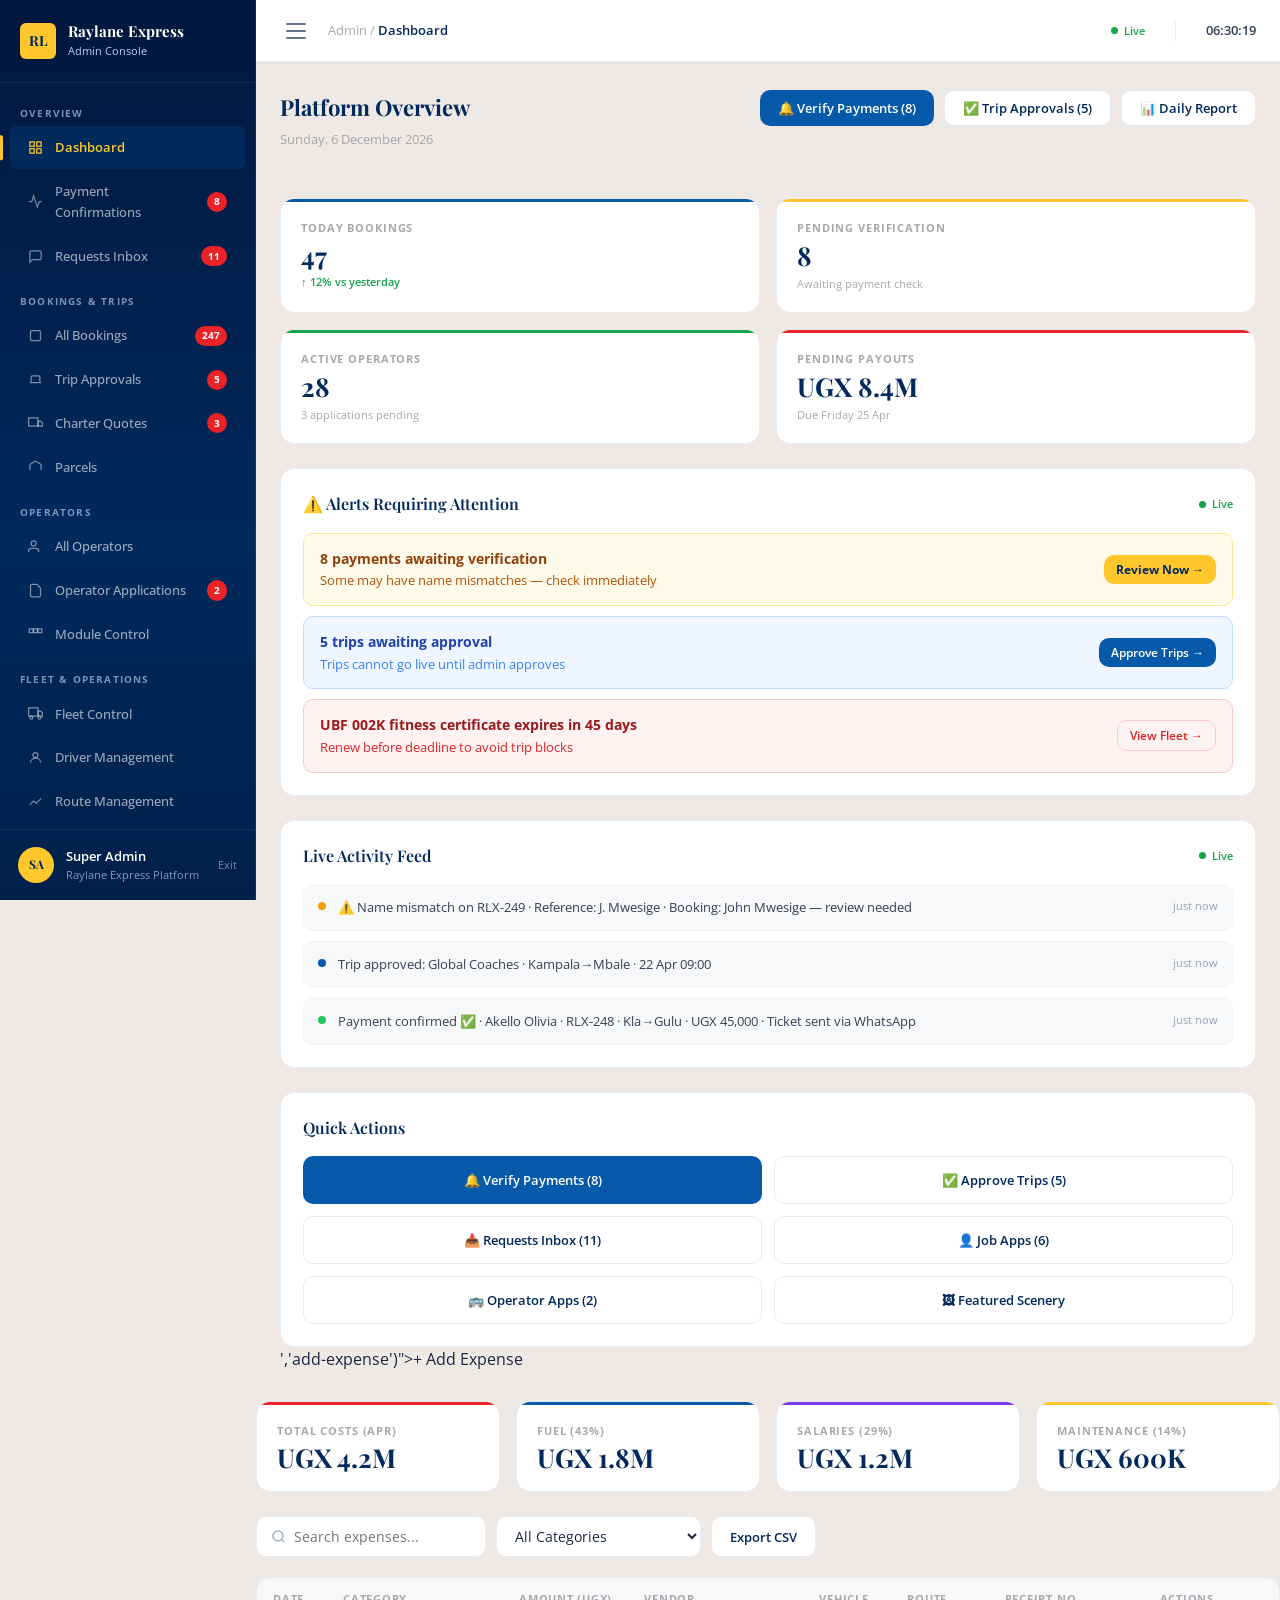
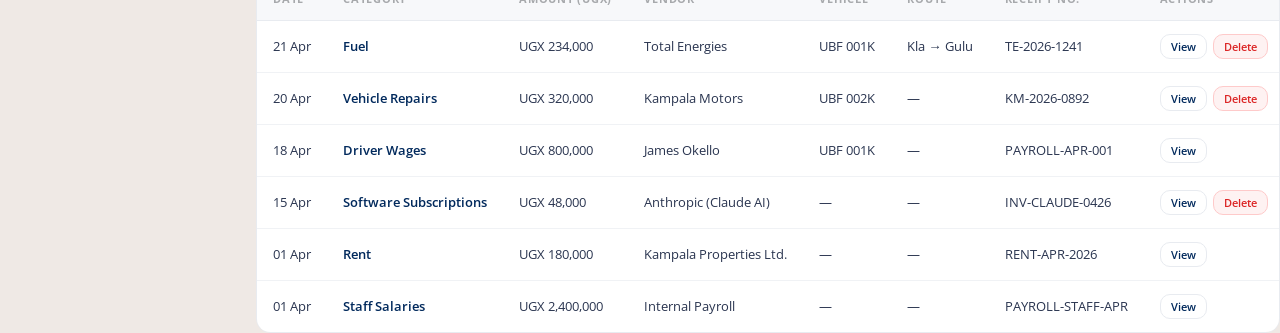
==== commit f4b3789c: "Add files via upload" ====
--- a/admin.html
+++ b/admin.html
@@ -3,962 +3,1473 @@
 <head>
 <meta charset="UTF-8">
 <meta name="viewport" content="width=device-width, initial-scale=1.0">
-<meta name="theme-color" content="#003087">
 <title>Admin Console — Raylane Express</title>
 <link rel="preconnect" href="https://fonts.googleapis.com">
-<link href="https://fonts.googleapis.com/css2?family=Sora:wght@300;400;500;600;700;800&family=DM+Sans:wght@300;400;500;600;700&display=swap" rel="stylesheet">
-<link rel="stylesheet" href="styles.css">
+<link href="https://fonts.googleapis.com/css2?family=Open+Sans:wght@300;400;500;600;700;800&family=Playfair+Display:wght@400;500;600;700;800&display=swap" rel="stylesheet">
+<link rel="stylesheet" href="ba-dashboard.css">
 <style>
-/* ── KLM-inspired admin skin ── */
-:root{
-  --adm-bg:#F0F4F8;
-  --adm-sidebar:#00205B;
-  --adm-sidebar-hover:rgba(255,255,255,.08);
-  --adm-sidebar-active:rgba(0,126,255,.18);
-  --adm-accent:#007EFF;
-  --adm-gold:#FFC72C;
-  --adm-header:#FFFFFF;
-  --adm-border:#E0E8F0;
-  --adm-card:#FFFFFF;
-}
-body{background:var(--adm-bg);overflow-x:hidden;}
-.adm-layout{display:flex;min-height:100vh;}
-
-/* SIDEBAR */
-.adm-sidebar{
-  width:230px;flex-shrink:0;background:var(--adm-sidebar);
-  display:flex;flex-direction:column;position:fixed;
-  left:0;top:0;bottom:0;z-index:60;
-  transform:translateX(-100%);transition:transform .3s ease;overflow-y:auto;
-}
-.adm-sidebar.open{transform:translateX(0);}
-@media(min-width:1024px){.adm-sidebar{position:sticky;height:100vh;transform:translateX(0);}}
-
-.adm-sidebar-logo{
-  padding:1.25rem;border-bottom:1px solid rgba(255,255,255,.1);
-  display:flex;align-items:center;gap:.625rem;
-}
-.adm-sidebar-logo span{font-family:var(--font-display);font-weight:800;font-size:.9375rem;color:var(--adm-gold);}
-
-.adm-nav-section{padding:.75rem 1rem .25rem;font-family:var(--font-display);font-size:.65rem;font-weight:700;letter-spacing:.1em;text-transform:uppercase;color:rgba(255,255,255,.3);}
-
-.adm-link{
-  display:flex;align-items:center;gap:.75rem;padding:.7rem 1rem;
-  border-radius:8px;margin:1px .5rem;
-  color:rgba(255,255,255,.65);font-family:var(--font-display);font-size:.8375rem;font-weight:600;
-  cursor:pointer;transition:all .2s;text-decoration:none;
-}
-.adm-link:hover{background:var(--adm-sidebar-hover);color:white;}
-.adm-link.active{background:var(--adm-sidebar-active);color:var(--adm-gold);}
-.adm-link svg{width:16px;height:16px;flex-shrink:0;}
-.adm-badge{margin-left:auto;background:var(--red-500);color:white;font-size:.6rem;font-weight:700;padding:.15rem .4rem;border-radius:99px;min-width:18px;text-align:center;}
-
-/* TOPBAR */
-.adm-topbar{
-  background:var(--adm-header);border-bottom:1px solid var(--adm-border);
-  height:60px;display:flex;align-items:center;gap:1rem;padding:0 1.5rem;
-  position:sticky;top:0;z-index:40;
-  box-shadow:0 1px 4px rgba(0,0,0,.06);
-}
-.adm-main{flex:1;min-width:0;}
-.adm-content{padding:1.5rem;}
-@media(min-width:768px){.adm-content{padding:2rem;}}
-
-/* CONTENT */
-.adm-view{display:none;}
-.adm-view.active{display:block;}
-.adm-page-title{font-family:var(--font-display);font-size:1.25rem;font-weight:800;color:#0A1628;margin-bottom:.25rem;}
-.adm-page-sub{font-size:.8125rem;color:var(--gray-500);margin-bottom:1.5rem;}
-
-/* KPI CARDS */
-.adm-kpi-grid{display:grid;grid-template-columns:repeat(2,1fr);gap:1rem;margin-bottom:1.5rem;}
-@media(min-width:768px){.adm-kpi-grid{grid-template-columns:repeat(4,1fr);}}
-.adm-kpi{background:var(--adm-card);border:1px solid var(--adm-border);border-radius:12px;padding:1.25rem;position:relative;overflow:hidden;}
-.adm-kpi::after{content:'';position:absolute;top:0;left:0;right:0;height:3px;border-radius:3px 3px 0 0;}
-.adm-kpi.blue::after{background:var(--adm-accent);}
-.adm-kpi.gold::after{background:var(--adm-gold);}
-.adm-kpi.green::after{background:#00A651;}
-.adm-kpi.red::after{background:#EF4444;}
-.adm-kpi.purple::after{background:#8B5CF6;}
-.adm-kpi-lbl{font-family:var(--font-display);font-size:.7rem;font-weight:700;text-transform:uppercase;letter-spacing:.06em;color:var(--gray-500);margin-bottom:.375rem;}
-.adm-kpi-val{font-family:var(--font-display);font-size:1.625rem;font-weight:800;color:#0A1628;line-height:1;}
-.adm-kpi-sub{font-size:.7rem;color:var(--gray-500);margin-top:.3rem;}
-
-/* CONFIRM DIALOG */
-.confirm-overlay{
-  position:fixed;inset:0;background:rgba(0,0,0,.55);
-  z-index:999;display:flex;align-items:center;justify-content:center;
-  opacity:0;visibility:hidden;transition:all .25s ease;
-  padding:1rem;
-}
-.confirm-overlay.open{opacity:1;visibility:visible;}
-.confirm-box{
-  background:white;border-radius:16px;padding:2rem;max-width:420px;width:100%;
-  box-shadow:0 20px 60px rgba(0,0,0,.25);
-  transform:scale(.95);transition:transform .25s ease;
-}
-.confirm-overlay.open .confirm-box{transform:scale(1);}
-.confirm-icon{width:52px;height:52px;border-radius:50%;display:flex;align-items:center;justify-content:center;font-size:1.5rem;margin:0 auto 1rem;}
-.confirm-icon.warn{background:#FEF3C7;}
-.confirm-icon.danger{background:#FEE2E2;}
-.confirm-icon.info{background:#EEF2FF;}
-.confirm-title{font-family:var(--font-display);font-weight:800;font-size:1.0625rem;text-align:center;margin-bottom:.5rem;}
-.confirm-body{font-size:.875rem;color:var(--gray-600);text-align:center;line-height:1.65;margin-bottom:1.5rem;}
-.confirm-actions{display:flex;gap:.75rem;}
-.confirm-actions button{flex:1;}
-
-/* TABLE */
-.adm-table-wrap{background:var(--adm-card);border:1px solid var(--adm-border);border-radius:12px;overflow:hidden;}
-.adm-table{width:100%;border-collapse:collapse;font-size:.875rem;}
-.adm-table th{background:#F5F8FB;padding:.75rem 1rem;text-align:left;font-family:var(--font-display);font-size:.7rem;font-weight:700;letter-spacing:.06em;text-transform:uppercase;color:var(--gray-500);border-bottom:1px solid var(--adm-border);}
-.adm-table td{padding:.8rem 1rem;border-bottom:1px solid #F0F4F8;vertical-align:middle;color:#334155;}
-.adm-table tbody tr:last-child td{border-bottom:none;}
-.adm-table tbody tr:hover td{background:#F8FAFC;}
-.adm-table tbody tr.selected td{background:#EEF4FF;}
-
-/* CARDS */
-.adm-card{background:var(--adm-card);border:1px solid var(--adm-border);border-radius:12px;padding:1.25rem;}
-
-/* SIDEBAR OVERLAY */
-.adm-overlay{position:fixed;inset:0;background:rgba(0,0,0,.5);z-index:59;display:none;}
-.adm-overlay.show{display:block;}
-
-/* SEARCH BAR */
-.adm-search{
-  display:flex;align-items:center;gap:.5rem;background:#F5F8FB;
-  border:1px solid var(--adm-border);border-radius:8px;padding:.5rem .875rem;
-}
-.adm-search input{background:none;border:none;outline:none;font-family:var(--font-body);font-size:.875rem;color:#334155;flex:1;}
-.adm-search svg{width:16px;height:16px;color:var(--gray-400);}
-
-/* ACTION BUTTONS */
-.btn-adm-primary{background:var(--adm-accent);color:white;border:none;border-radius:8px;padding:.5rem 1rem;font-family:var(--font-display);font-size:.8125rem;font-weight:700;cursor:pointer;transition:all .2s;}
-.btn-adm-primary:hover{background:#005FBF;}
-.btn-adm-secondary{background:var(--gray-100);color:var(--gray-700);border:none;border-radius:8px;padding:.5rem 1rem;font-family:var(--font-display);font-size:.8125rem;font-weight:700;cursor:pointer;transition:all .2s;}
-.btn-adm-secondary:hover{background:var(--gray-200);}
-.btn-adm-danger{background:#FEE2E2;color:#991B1B;border:none;border-radius:8px;padding:.5rem 1rem;font-family:var(--font-display);font-size:.8125rem;font-weight:700;cursor:pointer;transition:all .2s;}
-.btn-adm-danger:hover{background:#FECACA;}
-.btn-adm-success{background:#DCFCE7;color:#166534;border:none;border-radius:8px;padding:.5rem 1rem;font-family:var(--font-display);font-size:.8125rem;font-weight:700;cursor:pointer;transition:all .2s;}
-.btn-adm-success:hover{background:#BBF7D0;}
-
-/* JOB APPLICATIONS */
-.job-app-card{background:var(--adm-card);border:1px solid var(--adm-border);border-radius:12px;padding:1.25rem;transition:all .2s;}
-.job-app-card:hover{border-color:var(--adm-accent);box-shadow:0 4px 16px rgba(0,0,0,.08);}
-.pipeline-col{background:#F5F8FB;border-radius:10px;padding:1rem;min-height:200px;}
-.pipeline-head{font-family:var(--font-display);font-weight:700;font-size:.8125rem;margin-bottom:.875rem;display:flex;align-items:center;justify-content:space-between;}
-.pipeline-card{background:white;border:1px solid var(--adm-border);border-radius:8px;padding:.875rem;margin-bottom:.625rem;cursor:pointer;transition:all .15s;}
-.pipeline-card:hover{box-shadow:0 2px 8px rgba(0,0,0,.10);}
-
-@keyframes spin{to{transform:rotate(360deg)}} .spin{animation:spin 1s linear infinite}
+.module-toggle-card{background:var(--surface);border:1px solid var(--border);border-radius:var(--r-lg);overflow:hidden;margin-bottom:1.25rem;}
+.module-toggle-head{background:var(--ba-midnight);color:white;padding:.875rem 1.25rem;font-family:var(--font-head);font-weight:700;display:flex;align-items:center;justify-content:space-between;}
+.module-toggle-row{display:flex;align-items:center;justify-content:space-between;padding:.875rem 1.25rem;border-bottom:1px solid var(--border-light);}
+.module-toggle-row:last-child{border-bottom:none;}
+.emp-card{background:var(--surface);border:1px solid var(--border);border-radius:var(--r-lg);overflow:hidden;transition:box-shadow .2s;margin-bottom:1rem;}
+.emp-card-head{background:linear-gradient(135deg,var(--ba-midnight),#075AAA);padding:1.25rem;color:white;display:flex;align-items:center;gap:.875rem;}
+.emp-avatar-lg{width:52px;height:52px;border-radius:50%;background:var(--ba-gold);color:var(--ba-midnight);display:flex;align-items:center;justify-content:center;font-family:var(--font-head);font-weight:800;font-size:1.125rem;flex-shrink:0;}
+.profile-grid{display:grid;grid-template-columns:repeat(3,1fr);gap:.625rem;padding:1.25rem;font-size:.8375rem;}
+@media(max-width:639px){.profile-grid{grid-template-columns:repeat(2,1fr);}}
+.profile-item label{font-size:.6875rem;font-weight:700;text-transform:uppercase;letter-spacing:.07em;color:var(--ba-silver);display:block;margin-bottom:.125rem;}
+.profile-item span{font-weight:600;color:var(--ba-midnight);}
+.wage-panel{background:var(--surface-alt);border-top:1px solid var(--border-light);padding:1.125rem 1.25rem;}
+.wage-grid{display:grid;grid-template-columns:repeat(4,1fr);gap:.75rem;margin-bottom:.875rem;}
+@media(max-width:639px){.wage-grid{grid-template-columns:repeat(2,1fr);}}
+.wage-item{display:flex;flex-direction:column;gap:.2rem;}
+.wage-item label{font-size:.6875rem;font-weight:700;text-transform:uppercase;letter-spacing:.07em;color:var(--ba-silver);}
+.wage-val{font-family:var(--font-head);font-weight:700;color:var(--ba-midnight);font-size:1rem;}
+.wage-val.green{color:var(--green);}
+.wage-val.red{color:var(--red);}
+.fin-gen-card{background:linear-gradient(135deg,#00173D,var(--ba-midnight));color:white;border-radius:var(--r-lg);padding:1.5rem;margin-bottom:1.25rem;}
+.tab-group{display:flex;gap:.5rem;flex-wrap:wrap;margin-bottom:1.25rem;}
+.tab-btn{padding:.5rem 1rem;border-radius:var(--r-full);font-family:var(--font-body);font-size:.8125rem;font-weight:600;cursor:pointer;transition:all .18s;border:1.5px solid var(--border);background:var(--surface);color:#64748B;}
+.tab-btn.active{background:var(--ba-midnight);border-color:var(--ba-midnight);color:white;}
+.req-card{background:var(--surface);border:1px solid var(--border);border-left-width:4px;border-radius:0 var(--r-md) var(--r-md) 0;padding:1rem 1.25rem;margin-bottom:.75rem;transition:box-shadow .18s;}
+.req-card:hover{box-shadow:var(--shadow-sm);}
+.req-card.trip{border-left-color:var(--green);}
+.req-card.premium{border-left-color:var(--ba-gold);}
+.req-card.driver-req{border-left-color:var(--ba-crimson);}
+.req-card.charter-req{border-left-color:var(--ba-blue);}
+.pay-card{background:var(--surface);border:1px solid var(--border);border-radius:var(--r-lg);padding:1.125rem;margin-bottom:.75rem;transition:all .18s;}
+.pay-card:hover{box-shadow:var(--shadow-sm);}
+.pay-card.match{border-left:4px solid var(--green);}
+.pay-card.mismatch{border-left:4px solid var(--amber);}
+.pay-card.missing{border-left:4px solid var(--red);}
+.match-badge.m{background:var(--green-bg);color:var(--green);padding:.25rem .75rem;border-radius:var(--r-full);font-size:.75rem;font-weight:700;}
+.match-badge.w{background:var(--amber-bg);color:var(--amber);padding:.25rem .75rem;border-radius:var(--r-full);font-size:.75rem;font-weight:700;}
+.match-badge.e{background:var(--red-bg);color:var(--red);padding:.25rem .75rem;border-radius:var(--r-full);font-size:.75rem;font-weight:700;}
+.scenery-card{background:var(--surface);border:1px solid var(--border);border-radius:var(--r-lg);overflow:hidden;transition:all .2s;}
+.scenery-card:hover{box-shadow:var(--shadow-md);}
+.scenery-img{width:100%;height:160px;object-fit:cover;background:linear-gradient(135deg,var(--ba-midnight),var(--ba-blue));display:flex;align-items:center;justify-content:center;color:rgba(255,255,255,.4);font-size:3rem;}
+.route-badge{display:inline-flex;align-items:center;gap:.375rem;background:var(--ba-midnight);color:white;padding:.25rem .75rem;border-radius:var(--r-full);font-size:.75rem;font-weight:700;}
+.fuel-bar{height:8px;background:#E2E8F0;border-radius:4px;overflow:hidden;margin-top:.375rem;}
+.fuel-fill{height:100%;border-radius:4px;transition:width .5s ease;}
 </style>
 </head>
 <body>
-
-<!-- ══ CONFIRM DIALOG (global) ══ -->
-<div class="confirm-overlay" id="confirmDialog">
+<!-- CONFIRM DIALOG -->
+<div class="confirm-overlay" id="confirmDlg">
   <div class="confirm-box">
-    <div class="confirm-icon warn" id="confirmIcon">⚠️</div>
-    <div class="confirm-title" id="confirmTitle">Are you sure?</div>
-    <div class="confirm-body" id="confirmBody">This action cannot be undone.</div>
-    <div class="confirm-actions">
-      <button class="btn-adm-secondary" onclick="cancelConfirm()">Cancel</button>
-      <button class="btn-adm-primary" id="confirmOK" onclick="executeConfirm()">Confirm</button>
-    </div>
-  </div>
-</div>
-
-<!-- ══ DETAIL MODAL ══ -->
-<div class="confirm-overlay" id="detailModal">
-  <div class="confirm-box" style="max-width:560px;">
-    <div style="display:flex;justify-content:space-between;align-items:center;margin-bottom:1.25rem;">
-      <div class="confirm-title" id="detailTitle" style="margin-bottom:0;">Detail</div>
-      <button onclick="closeDetail()" style="background:var(--gray-100);border:none;border-radius:50%;width:32px;height:32px;cursor:pointer;font-size:1.125rem;">×</button>
-    </div>
-    <div id="detailBody" style="font-size:.875rem;color:var(--gray-700);max-height:70vh;overflow-y:auto;"></div>
-    <div id="detailActions" style="display:flex;gap:.625rem;margin-top:1.25rem;flex-wrap:wrap;"></div>
-  </div>
-</div>
-
-<div class="adm-layout">
-  <div class="adm-overlay" id="admOverlay" onclick="closeSidebar()"></div>
-
-  <!-- SIDEBAR -->
-  <aside class="adm-sidebar" id="admSidebar">
-    <div class="adm-sidebar-logo">
-      <img src="Raylane_express.png" alt="" height="28" onerror="this.style.display='none'">
-      <span>Raylane Admin</span>
-    </div>
-    <nav style="flex:1;padding:.75rem 0;">
-      <div class="adm-nav-section">Overview</div>
-      <a class="adm-link active" onclick="showAdmView('dashboard')">
-        <svg viewBox="0 0 24 24" fill="none" stroke="currentColor" stroke-width="2"><rect x="3" y="3" width="7" height="7"/><rect x="14" y="3" width="7" height="7"/><rect x="3" y="14" width="7" height="7"/><rect x="14" y="14" width="7" height="7"/></svg>
-        Dashboard
-      </a>
-
-      <div class="adm-nav-section">Bookings & Trips</div>
-      <a class="adm-link" onclick="showAdmView('bookings')">
-        <svg viewBox="0 0 24 24" fill="none" stroke="currentColor" stroke-width="2"><path d="M20 12V6a2 2 0 00-2-2H6a2 2 0 00-2 2v6m16 0v6a2 2 0 01-2 2H6a2 2 0 01-2-2v-6"/></svg>
-        All Bookings <span class="adm-badge" id="bkgBadge">247</span>
-      </a>
-      <a class="adm-link" onclick="showAdmView('trips')">
-        <svg viewBox="0 0 24 24" fill="none" stroke="currentColor" stroke-width="2"><path d="M3 17h18M5 17V8a2 2 0 012-2h10a2 2 0 012 2v9"/></svg>
-        Trip Approvals <span class="adm-badge" id="tripsBadge">5</span>
-      </a>
-      <a class="adm-link" onclick="showAdmView('charter')">
-        <svg viewBox="0 0 24 24" fill="none" stroke="currentColor" stroke-width="2"><path d="M1 3h15v13H1zM16 8h4l3 3v5h-7V8z"/><circle cx="5.5" cy="18.5" r="2.5"/><circle cx="18.5" cy="18.5" r="2.5"/></svg>
-        Charter Quotes <span class="adm-badge" id="charterBadge">3</span>
-      </a>
-      <a class="adm-link" onclick="showAdmView('parcels')">
-        <svg viewBox="0 0 24 24" fill="none" stroke="currentColor" stroke-width="2"><path d="M21 16V8a2 2 0 00-1-1.73l-7-4a2 2 0 00-2 0l-7 4A2 2 0 003 8v8"/></svg>
-        Parcels
-      </a>
-
-      <div class="adm-nav-section">Operators</div>
-      <a class="adm-link" onclick="showAdmView('operators')">
-        <svg viewBox="0 0 24 24" fill="none" stroke="currentColor" stroke-width="2"><path d="M17 21v-2a4 4 0 00-4-4H5a4 4 0 00-4 4v2"/><circle cx="9" cy="7" r="4"/></svg>
-        All Operators
-      </a>
-      <a class="adm-link" onclick="showAdmView('applications')">
-        <svg viewBox="0 0 24 24" fill="none" stroke="currentColor" stroke-width="2"><path d="M14 2H6a2 2 0 00-2 2v16a2 2 0 002 2h12a2 2 0 002-2V8z"/><polyline points="14 2 14 8 20 8"/></svg>
-        Operator Applications <span class="adm-badge">2</span>
-      </a>
-
-      <div class="adm-nav-section">Finance</div>
-      <a class="adm-link" onclick="showAdmView('payments')">
-        <svg viewBox="0 0 24 24" fill="none" stroke="currentColor" stroke-width="2"><rect x="1" y="4" width="22" height="16" rx="2"/><line x1="1" y1="10" x2="23" y2="10"/></svg>
-        Payments &amp; Payouts
-      </a>
-      <a class="adm-link" onclick="showAdmView('financials')">
-        <svg viewBox="0 0 24 24" fill="none" stroke="currentColor" stroke-width="2"><polyline points="23 6 13.5 15.5 8.5 10.5 1 18"/></svg>
-        Platform Financials
-      </a>
-
-      <div class="adm-nav-section">Fleet</div>
-      <a class="adm-link" onclick="showAdmView('fleet')">
-        <svg viewBox="0 0 24 24" fill="none" stroke="currentColor" stroke-width="2"><rect x="1" y="3" width="15" height="13"/><polygon points="16 8 20 8 23 11 23 16 16 16 16 8"/><circle cx="5.5" cy="18.5" r="2.5"/><circle cx="18.5" cy="18.5" r="2.5"/></svg>
-        Fleet Control
-      </a>
-
-      <div class="adm-nav-section">HR</div>
-      <a class="adm-link" onclick="showAdmView('jobs')">
-        <svg viewBox="0 0 24 24" fill="none" stroke="currentColor" stroke-width="2"><rect x="2" y="7" width="20" height="14" rx="2"/><path d="M16 21V5a2 2 0 00-2-2h-4a2 2 0 00-2 2v16"/></svg>
-        Job Applications <span class="adm-badge" id="jobsBadge">6</span>
-      </a>
-
-      <div class="adm-nav-section">Platform</div>
-      <a class="adm-link" onclick="showAdmView('audit')">
-        <svg viewBox="0 0 24 24" fill="none" stroke="currentColor" stroke-width="2"><path d="M12 20h9M16.5 3.5a2.121 2.121 0 013 3L7 19l-4 1 1-4L16.5 3.5z"/></svg>
-        Audit Log
-      </a>
-      <a class="adm-link" onclick="showAdmView('settings')">
-        <svg viewBox="0 0 24 24" fill="none" stroke="currentColor" stroke-width="2"><circle cx="12" cy="12" r="3"/><path d="M19.4 15a1.65 1.65 0 00.33 1.82l.06.06a2 2 0 010 2.83 2 2 0 01-2.83 0l-.06-.06a1.65 1.65 0 00-1.82-.33 1.65 1.65 0 00-1 1.51V21a2 2 0 01-4 0v-.09A1.65 1.65 0 009 19.4a1.65 1.65 0 00-1.82.33l-.06.06a2 2 0 01-2.83-2.83l.06-.06A1.65 1.65 0 004.68 15a1.65 1.65 0 00-1.51-1H3a2 2 0 010-4h.09A1.65 1.65 0 004.6 9a1.65 1.65 0 00-.33-1.82l-.06-.06a2 2 0 012.83-2.83l.06.06A1.65 1.65 0 009 4.68a1.65 1.65 0 001-1.51V3a2 2 0 014 0v.09a1.65 1.65 0 001 1.51 1.65 1.65 0 001.82-.33l.06-.06a2 2 0 012.83 2.83l-.06.06A1.65 1.65 0 0019.4 9a1.65 1.65 0 001.51 1H21a2 2 0 010 4h-.09a1.65 1.65 0 00-1.51 1z"/></svg>
-        Settings
-      </a>
+    <div class="confirm-icon" id="cIcon" style="background:#FFFBEB;">⚠️</div>
+    <div class="confirm-title" id="cTitle">Confirm Action</div>
+    <div class="confirm-body" id="cBody">Are you sure?</div>
+    <div style="display:flex;gap:.75rem;">
+      <button class="btn-s" style="flex:1;" onclick="cancelConfirm()">Cancel</button>
+      <button id="cOK" class="btn-p" style="flex:1;" onclick="execConfirm()">Confirm</button>
+    </div>
+  </div>
+</div>
+
+<!-- MAIN MODAL -->
+<div class="modal-overlay" id="mainModal">
+  <div class="modal-box" style="max-width:660px;">
+    <div class="modal-head">
+      <div class="modal-title" id="modalTitle">Detail</div>
+      <button class="modal-close" onclick="closeModal()">×</button>
+    </div>
+    <div id="modalBody" style="max-height:60vh;overflow-y:auto;"></div>
+    <div id="modalFoot" style="display:flex;gap:.625rem;margin-top:1.25rem;flex-wrap:wrap;"></div>
+  </div>
+</div>
+<div class="da-layout">
+  <div class="da-overlay" id="daOverlay" onclick="closeSB()"></div>
+  <aside class="da-sb" id="daSB">
+    <div class="da-sb-logo">
+      <div class="da-sb-logo-mark">RL</div>
+      <div>
+        <div class="da-sb-logo-text">Raylane Express</div>
+        <div class="da-sb-logo-sub">Admin Console</div>
+      </div>
+    </div>
+    <nav style="flex:1;padding:.5rem 0;overflow-y:auto;">
+      <div class="da-ns">Overview</div>
+      <a class="da-nl active" onclick="sv('dash')"><svg viewBox="0 0 24 24" fill="none" stroke="currentColor" stroke-width="2"><rect x="3" y="3" width="7" height="7"/><rect x="14" y="3" width="7" height="7"/><rect x="3" y="14" width="7" height="7"/><rect x="14" y="14" width="7" height="7"/></svg>Dashboard</a>
+      <a class="da-nl" onclick="sv('payments_inbox')"><svg viewBox="0 0 24 24" fill="none" stroke="currentColor" stroke-width="2"><path d="M22 12h-4l-3 9L9 3l-3 9H2"/></svg>Payment Confirmations<span class="da-nbadge" id="payBadge">8</span></a>
+      <a class="da-nl" onclick="sv('inbox')"><svg viewBox="0 0 24 24" fill="none" stroke="currentColor" stroke-width="2"><path d="M21 15a2 2 0 01-2 2H7l-4 4V5a2 2 0 012-2h14a2 2 0 012 2z"/></svg>Requests Inbox<span class="da-nbadge">11</span></a>
+
+      <div class="da-ns">Bookings & Trips</div>
+      <a class="da-nl" onclick="sv('bookings')"><svg viewBox="0 0 24 24" fill="none" stroke="currentColor" stroke-width="2"><path d="M20 12V6a2 2 0 00-2-2H6a2 2 0 00-2 2v6m16 0v6a2 2 0 01-2 2H6a2 2 0 01-2-2v-6"/></svg>All Bookings<span class="da-nbadge">247</span></a>
+      <a class="da-nl" onclick="sv('trips')"><svg viewBox="0 0 24 24" fill="none" stroke="currentColor" stroke-width="2"><path d="M3 17h18M5 17V8a2 2 0 012-2h10a2 2 0 012 2v9"/></svg>Trip Approvals<span class="da-nbadge">5</span></a>
+      <a class="da-nl" onclick="sv('charter')"><svg viewBox="0 0 24 24" fill="none" stroke="currentColor" stroke-width="2"><rect x="1" y="3" width="15" height="13"/><polygon points="16 8 20 8 23 11 23 16 16 16 16 8"/></svg>Charter Quotes<span class="da-nbadge">3</span></a>
+      <a class="da-nl" onclick="sv('parcels')"><svg viewBox="0 0 24 24" fill="none" stroke="currentColor" stroke-width="2"><path d="M21 16V8a2 2 0 00-1-1.73l-7-4a2 2 0 00-2 0l-7 4A2 2 0 003 8v8"/></svg>Parcels</a>
+
+      <div class="da-ns">Operators</div>
+      <a class="da-nl" onclick="sv('operators')"><svg viewBox="0 0 24 24" fill="none" stroke="currentColor" stroke-width="2"><path d="M17 21v-2a4 4 0 00-4-4H5a4 4 0 00-4 4v2"/><circle cx="9" cy="7" r="4"/></svg>All Operators</a>
+      <a class="da-nl" onclick="sv('applications')"><svg viewBox="0 0 24 24" fill="none" stroke="currentColor" stroke-width="2"><path d="M14 2H6a2 2 0 00-2 2v16a2 2 0 002 2h12a2 2 0 002-2V8z"/></svg>Operator Applications<span class="da-nbadge">2</span></a>
+      <a class="da-nl" onclick="sv('modules')"><svg viewBox="0 0 24 24" fill="none" stroke="currentColor" stroke-width="2"><rect x="2" y="3" width="6" height="6"/><rect x="9" y="3" width="6" height="6"/><rect x="16" y="3" width="6" height="6"/></svg>Module Control</a>
+
+      <div class="da-ns">Fleet & Operations</div>
+      <a class="da-nl" onclick="sv('fleet')"><svg viewBox="0 0 24 24" fill="none" stroke="currentColor" stroke-width="2"><rect x="1" y="3" width="15" height="13"/><polygon points="16 8 20 8 23 11 23 16 16 16 16 8"/><circle cx="5.5" cy="18.5" r="2.5"/><circle cx="18.5" cy="18.5" r="2.5"/></svg>Fleet Control</a>
+      <a class="da-nl" onclick="sv('drivers')"><svg viewBox="0 0 24 24" fill="none" stroke="currentColor" stroke-width="2"><circle cx="12" cy="8" r="4"/><path d="M4 20c0-4 3.6-7 8-7s8 3 8 7"/></svg>Driver Management</a>
+      <a class="da-nl" onclick="sv('routes')"><svg viewBox="0 0 24 24" fill="none" stroke="currentColor" stroke-width="2"><path d="M3 17l6-6 4 4 8-8"/></svg>Route Management</a>
+      <a class="da-nl" onclick="sv('fuel')"><svg viewBox="0 0 24 24" fill="none" stroke="currentColor" stroke-width="2"><path d="M3 22h12M5 22V6a2 2 0 012-2h6a2 2 0 012 2v16"/><path d="M15 8h2a2 2 0 012 2v5a2 2 0 002 2h0a2 2 0 002-2V9l-3-4"/></svg>Fuel Management</a>
+
+      <div class="da-ns">Finance</div>
+      <a class="da-nl" onclick="sv('financials')"><svg viewBox="0 0 24 24" fill="none" stroke="currentColor" stroke-width="2"><polyline points="23 6 13.5 15.5 8.5 10.5 1 18"/></svg>Financial Statements</a>
+      <a class="da-nl" onclick="sv('costs')"><svg viewBox="0 0 24 24" fill="none" stroke="currentColor" stroke-width="2"><circle cx="12" cy="12" r="10"/><line x1="12" y1="8" x2="12" y2="12"/><line x1="12" y1="16" x2="12.01" y2="16"/></svg>Cost Management</a>
+      <a class="da-nl" onclick="sv('vendors')"><svg viewBox="0 0 24 24" fill="none" stroke="currentColor" stroke-width="2"><path d="M6 2L3 6v14a2 2 0 002 2h14a2 2 0 002-2V6l-3-4z"/><line x1="3" y1="6" x2="21" y2="6"/></svg>Vendor Management</a>
+      <a class="da-nl" onclick="sv('payments')"><svg viewBox="0 0 24 24" fill="none" stroke="currentColor" stroke-width="2"><rect x="1" y="4" width="22" height="16" rx="2"/><line x1="1" y1="10" x2="23" y2="10"/></svg>Payouts</a>
+
+      <div class="da-ns">HR</div>
+      <a class="da-nl" onclick="sv('hr')"><svg viewBox="0 0 24 24" fill="none" stroke="currentColor" stroke-width="2"><rect x="2" y="7" width="20" height="14" rx="2"/><path d="M16 21V5a2 2 0 00-2-2h-4a2 2 0 00-2 2v16"/></svg>Staff &amp; HR</a>
+      <a class="da-nl" onclick="sv('jobs')"><svg viewBox="0 0 24 24" fill="none" stroke="currentColor" stroke-width="2"><path d="M21 10c0 7-9 13-9 13s-9-6-9-13a9 9 0 0118 0z"/></svg>Job Applications<span class="da-nbadge">6</span></a>
+
+      <div class="da-ns">Content & Platform</div>
+      <a class="da-nl" onclick="sv('scenery')"><svg viewBox="0 0 24 24" fill="none" stroke="currentColor" stroke-width="2"><rect x="3" y="3" width="18" height="18" rx="2"/><circle cx="8.5" cy="8.5" r="1.5"/><polyline points="21 15 16 10 5 21"/></svg>Featured Scenery</a>
+      <a class="da-nl" onclick="sv('audit')"><svg viewBox="0 0 24 24" fill="none" stroke="currentColor" stroke-width="2"><path d="M12 20h9M16.5 3.5a2.121 2.121 0 013 3L7 19l-4 1 1-4L16.5 3.5z"/></svg>Audit Log</a>
+      <a class="da-nl" onclick="sv('settings')"><svg viewBox="0 0 24 24" fill="none" stroke="currentColor" stroke-width="2"><circle cx="12" cy="12" r="3"/><path d="M19.4 15a1.65 1.65 0 00.33 1.82l.06.06a2 2 0 010 2.83 2 2 0 01-2.83 0l-.06-.06a1.65 1.65 0 00-1.82-.33"/></svg>Settings</a>
     </nav>
-
-    <div style="padding:1rem;border-top:1px solid rgba(255,255,255,.08);">
-      <div style="display:flex;align-items:center;gap:.75rem;">
-        <div style="width:34px;height:34px;border-radius:50%;background:var(--adm-gold);color:#0A1628;display:flex;align-items:center;justify-content:center;font-family:var(--font-display);font-weight:800;font-size:.8rem;flex-shrink:0;">SA</div>
-        <div style="flex:1;min-width:0;">
-          <div style="font-family:var(--font-display);font-size:.8125rem;font-weight:700;color:white;">Super Admin</div>
-          <div style="font-size:.7rem;color:rgba(255,255,255,.4);">Raylane Express</div>
-        </div>
-        <a href="index.html" style="color:rgba(255,255,255,.4);font-size:.7rem;">Exit</a>
-      </div>
+    <div class="da-sb-foot">
+      <div class="da-avatar">SA</div>
+      <div style="flex:1;min-width:0;"><div style="font-family:var(--font-body);font-size:.8125rem;font-weight:600;color:white;overflow:hidden;text-overflow:ellipsis;white-space:nowrap;">Super Admin</div><div style="font-size:.6875rem;color:var(--ba-spindle);opacity:.7;">Raylane Express Platform</div></div>
+      <a href="index.html" style="font-size:.6875rem;color:var(--ba-spindle);opacity:.6;flex-shrink:0;">Exit</a>
     </div>
   </aside>
-
-  <!-- MAIN -->
-  <div class="adm-main">
-    <!-- Topbar -->
-    <div class="adm-topbar">
-      <button onclick="openSidebar()" style="background:none;border:none;cursor:pointer;padding:4px;" aria-label="Menu">
-        <svg width="20" height="20" viewBox="0 0 24 24" fill="none" stroke="#475569" stroke-width="2"><line x1="3" y1="6" x2="21" y2="6"/><line x1="3" y1="12" x2="21" y2="12"/><line x1="3" y1="18" x2="21" y2="18"/></svg>
-      </button>
-      <div style="flex:1;">
-        <span style="font-family:var(--font-display);font-size:.8125rem;font-weight:600;color:var(--gray-500);">Admin / </span>
-        <span style="font-family:var(--font-display);font-size:.8125rem;font-weight:700;color:#0A1628;" id="admBreadcrumb">Dashboard</span>
-      </div>
-      <div class="adm-search" style="display:none;flex:1;max-width:300px;" id="topSearch">
-        <svg viewBox="0 0 24 24" fill="none" stroke="currentColor" stroke-width="2"><circle cx="11" cy="11" r="8"/><line x1="21" y1="21" x2="16.65" y2="16.65"/></svg>
-        <input type="text" placeholder="Search..." id="topSearchInput" oninput="globalSearch(this.value)">
-      </div>
-      <div style="display:flex;align-items:center;gap:.875rem;">
-        <div style="position:relative;cursor:pointer;" onclick="showAdmView('bookings')">
-          <svg width="20" height="20" viewBox="0 0 24 24" fill="none" stroke="#475569" stroke-width="2"><path d="M18 8A6 6 0 006 8c0 7-3 9-3 9h18s-3-2-3-9M13.73 21a2 2 0 01-3.46 0"/></svg>
-          <div style="position:absolute;top:-4px;right:-4px;width:14px;height:14px;background:#EF4444;border-radius:50%;font-size:.55rem;font-weight:700;color:white;display:flex;align-items:center;justify-content:center;">8</div>
-        </div>
-        <div style="font-family:var(--font-display);font-weight:700;font-size:.875rem;color:#334155;" id="admClock"></div>
-      </div>
-    </div>
-
-    <div class="adm-content">
-
-      <!-- ══════ DASHBOARD ══════ -->
-      <div class="adm-view active" id="admView-dashboard">
-        <div style="display:flex;justify-content:space-between;align-items:flex-start;flex-wrap:wrap;gap:1rem;margin-bottom:1.5rem;">
-          <div>
-            <div class="adm-page-title">Platform Overview</div>
-            <div class="adm-page-sub" id="admDateLine">Loading...</div>
-          </div>
-          <div style="display:flex;gap:.625rem;flex-wrap:wrap;">
-            <button class="btn-adm-primary" onclick="confirmAction('Generate Daily Report','This will compile all platform activity into a PDF report for today. Continue?','info','📊',()=>Toast.success('Report generated and emailed to admin.'))" >📊 Daily Report</button>
-            <button class="btn-adm-secondary" onclick="showAdmView('trips')">Pending Approvals (5)</button>
-          </div>
-        </div>
-
-        <div class="adm-kpi-grid">
-          <div class="adm-kpi blue"><div class="adm-kpi-lbl">Today's Bookings</div><div class="adm-kpi-val">47</div><div class="adm-kpi-sub">↑ 12% vs yesterday</div></div>
-          <div class="adm-kpi gold"><div class="adm-kpi-lbl">Today's Revenue</div><div class="adm-kpi-val">UGX 2.1M</div><div class="adm-kpi-sub">8% commission: UGX 168K</div></div>
-          <div class="adm-kpi green"><div class="adm-kpi-lbl">Active Operators</div><div class="adm-kpi-val">28</div><div class="adm-kpi-sub">3 applications pending</div></div>
-          <div class="adm-kpi red"><div class="adm-kpi-lbl">Pending Payouts</div><div class="adm-kpi-val">UGX 8.4M</div><div class="adm-kpi-sub">Due this Friday</div></div>
-        </div>
-
-        <div style="display:grid;grid-template-columns:1fr;gap:1.5rem;">
-          <!-- Recent activity -->
-          <div class="adm-card">
-            <div style="display:flex;justify-content:space-between;align-items:center;margin-bottom:1rem;">
-              <div style="font-family:var(--font-display);font-weight:700;">Live Activity Feed</div>
-              <div class="live-dot">Live</div>
-            </div>
-            <div id="admFeed" style="display:flex;flex-direction:column;gap:.625rem;"></div>
-          </div>
-
-          <!-- Quick actions -->
-          <div class="adm-card">
-            <div style="font-family:var(--font-display);font-weight:700;margin-bottom:1rem;">Quick Actions</div>
-            <div style="display:grid;grid-template-columns:1fr 1fr;gap:.75rem;">
-              <button class="btn-adm-primary" style="padding:.875rem;" onclick="showAdmView('trips')">✅ Approve Trips (5)</button>
-              <button class="btn-adm-secondary" style="padding:.875rem;" onclick="showAdmView('payments')">💰 Process Payouts</button>
-              <button class="btn-adm-secondary" style="padding:.875rem;" onclick="showAdmView('applications')">📋 Operator Applications (2)</button>
-              <button class="btn-adm-secondary" style="padding:.875rem;" onclick="showAdmView('jobs')">👤 Job Applications (6)</button>
+  <div class="da-main">
+    <div class="da-topbar">
+      <button class="da-menu-btn" onclick="openSB()"><span></span><span></span><span></span></button>
+      <div class="da-breadcrumb" style="flex:1;">Admin / <strong id="adminBC">Dashboard</strong></div>
+      <div class="live-dot">Live</div>
+      <div style="margin:0 .875rem;width:1px;height:20px;background:var(--border);"></div>
+      <div style="font-family:var(--font-body);font-size:.8125rem;font-weight:600;color:#334155;" id="admClock"></div>
+    </div>
+    <div class="da-content">
+<!-- ════ DASHBOARD ════ -->
+<div class="da-view active" id="v-dash">
+  <div class="pg-header">
+    <div><div class="pg-title">Platform Overview</div><div class="pg-sub" id="admDate">Wednesday, 22 April 2026</div></div>
+    <div style="display:flex;gap:.625rem;flex-wrap:wrap;">
+      <button class="btn-p" onclick="sv('payments_inbox')">🔔 Verify Payments (8)</button>
+      <button class="btn-s" onclick="sv('trips')">✅ Trip Approvals (5)</button>
+      <button class="btn-s" onclick="confirm_('Generate Report','Compile all platform activity into a PDF?','info','📊',()=>Toast.success('Report generated and emailed to admin.'))">📊 Daily Report</button>
+    </div>
+  </div>
+  <div class="kpi-grid cols-5" style="grid-template-columns:repeat(2,1fr);">
+    <div class="kpi ba"><div class="kpi-lbl">Today Bookings</div><div class="kpi-val">47</div><div class="kpi-trend up">↑ 12% vs yesterday</div></div>
+    <div class="kpi gold"><div class="kpi-lbl">Pending Verification</div><div class="kpi-val">8</div><div class="kpi-sub">Awaiting payment check</div></div>
+    <div class="kpi green"><div class="kpi-lbl">Active Operators</div><div class="kpi-val">28</div><div class="kpi-sub">3 applications pending</div></div>
+    <div class="kpi red"><div class="kpi-lbl">Pending Payouts</div><div class="kpi-val">UGX 8.4M</div><div class="kpi-sub">Due Friday 25 Apr</div></div>
+  </div>
+  <div style="display:grid;grid-template-columns:1fr;gap:1.5rem;">
+    <div class="card">
+      <div class="card-title">⚠️ Alerts Requiring Attention
+        <div class="live-dot">Live</div>
+      </div>
+      <div style="display:flex;flex-direction:column;gap:.625rem;">
+        <div style="display:flex;align-items:center;justify-content:space-between;padding:.875rem 1rem;background:#FFFBEB;border:1px solid #FDE68A;border-radius:var(--r-md);flex-wrap:wrap;gap:.5rem;">
+          <div><div style="font-weight:700;font-size:.875rem;color:#92400E;">8 payments awaiting verification</div><div style="font-size:.8125rem;color:#B45309;">Some may have name mismatches — check immediately</div></div>
+          <button class="btn-gold btn-sm" onclick="sv('payments_inbox')">Review Now →</button>
+        </div>
+        <div style="display:flex;align-items:center;justify-content:space-between;padding:.875rem 1rem;background:#EFF6FF;border:1px solid #BFDBFE;border-radius:var(--r-md);flex-wrap:wrap;gap:.5rem;">
+          <div><div style="font-weight:700;font-size:.875rem;color:#1E40AF;">5 trips awaiting approval</div><div style="font-size:.8125rem;color:#3B82F6;">Trips cannot go live until admin approves</div></div>
+          <button class="btn-p btn-sm" onclick="sv('trips')">Approve Trips →</button>
+        </div>
+        <div style="display:flex;align-items:center;justify-content:space-between;padding:.875rem 1rem;background:#FEF2F2;border:1px solid #FECACA;border-radius:var(--r-md);flex-wrap:wrap;gap:.5rem;">
+          <div><div style="font-weight:700;font-size:.875rem;color:#991B1B;">UBF 002K fitness certificate expires in 45 days</div><div style="font-size:.8125rem;color:#DC2626;">Renew before deadline to avoid trip blocks</div></div>
+          <button class="btn-d btn-sm" onclick="sv('fleet')">View Fleet →</button>
+        </div>
+      </div>
+    </div>
+    <div class="card"><div class="card-title">Live Activity Feed <span class="live-dot">Live</span></div><div class="feed" id="admFeed"></div></div>
+    <div class="card"><div class="card-title">Quick Actions</div>
+      <div style="display:grid;grid-template-columns:repeat(2,1fr);gap:.75rem;">
+        <button class="btn-p" style="justify-content:center;padding:.875rem;" onclick="sv('payments_inbox')">🔔 Verify Payments (8)</button>
+        <button class="btn-s" style="justify-content:center;padding:.875rem;" onclick="sv('trips')">✅ Approve Trips (5)</button>
+        <button class="btn-s" style="justify-content:center;padding:.875rem;" onclick="sv('inbox')">📥 Requests Inbox (11)</button>
+        <button class="btn-s" style="justify-content:center;padding:.875rem;" onclick="sv('jobs')">👤 Job Apps (6)</button>
+        <button class="btn-s" style="justify-content:center;padding:.875rem;" onclick="sv('applications')">🚌 Operator Apps (2)</button>
+        <button class="btn-s" style="justify-content:center;padding:.875rem;" onclick="sv('scenery')">🖼 Featured Scenery</button>
+      </div>
+    </div>
+  </div>
+</div>
+<!-- ════ PAYMENT CONFIRMATIONS INBOX ════ -->
+<div class="da-view" id="v-payments_inbox">
+  <div class="pg-header">
+    <div><div class="pg-title">Payment Confirmations Inbox</div><div class="pg-sub">Verify payments before issuing tickets — name must match booking name exactly. Tickets sent via WhatsApp on confirmation.</div></div>
+    <div style="display:flex;gap:.625rem;flex-wrap:wrap;">
+      <div class="search-wrap" style="min-width:200px;"><svg viewBox="0 0 24 24" fill="none" stroke="currentColor" stroke-width="2"><circle cx="11" cy="11" r="8"/><line x1="21" y1="21" x2="16.65" y2="16.65"/></svg><input type="text" placeholder="Search name, ref, route..."></div>
+      <select class="form-input" style="width:auto;" onchange="fPayFilter(this.value)">
+        <option value="">All Payments</option>
+        <option value="match">✅ Matched</option>
+        <option value="mismatch">⚠️ Mismatch</option>
+        <option value="missing">❌ Missing</option>
+      </select>
+    </div>
+  </div>
+
+  <!-- Name matching legend -->
+  <div style="display:flex;gap:.75rem;flex-wrap:wrap;margin-bottom:1.25rem;">
+    <div style="display:flex;align-items:center;gap:.5rem;font-size:.8125rem;"><div style="width:14px;height:14px;background:var(--green);border-radius:2px;"></div><strong>✅ Match</strong> — Reference name = Booking name → Confirm immediately</div>
+    <div style="display:flex;align-items:center;gap:.5rem;font-size:.8125rem;"><div style="width:14px;height:14px;background:var(--amber);border-radius:2px;"></div><strong>⚠️ Mismatch</strong> — Different names → Call to verify before confirming</div>
+    <div style="display:flex;align-items:center;gap:.5rem;font-size:.8125rem;"><div style="width:14px;height:14px;background:var(--red);border-radius:2px;"></div><strong>❌ Missing</strong> — No reference name → High risk, contact customer</div>
+  </div>
+
+  <div id="payInboxList">
+
+    <!-- MATCHED PAYMENT -->
+    <div class="pay-card match" data-status="match">
+      <div style="display:flex;justify-content:space-between;align-items:flex-start;flex-wrap:wrap;gap:.75rem;margin-bottom:.875rem;">
+        <div>
+          <div style="font-family:var(--font-head);font-weight:700;font-size:1rem;">Akello Olivia Sarah</div>
+          <div style="font-size:.8125rem;color:var(--ba-silver);margin-top:.125rem;">Kampala → Gulu · 22 Apr · Seats 14A, 14B · UGX 90,000 · MTN MoMo</div>
+        </div>
+        <div style="display:flex;align-items:center;gap:.625rem;">
+          <span class="match-badge m">✅ NAME MATCHED</span>
+          <div style="font-size:.75rem;color:var(--ba-silver);">Seat lock: <strong id="lock1" style="color:var(--green);">08:42</strong></div>
+        </div>
+      </div>
+      <div style="display:grid;grid-template-columns:repeat(3,1fr);gap:.75rem;font-size:.8375rem;margin-bottom:.875rem;background:var(--green-bg);border-radius:var(--r-md);padding:.875rem;">
+        <div><label style="font-size:.6875rem;font-weight:700;text-transform:uppercase;color:var(--ba-silver);display:block;">Booking Name</label><span style="font-weight:700;">Akello Olivia Sarah</span></div>
+        <div><label style="font-size:.6875rem;font-weight:700;text-transform:uppercase;color:var(--ba-silver);display:block;">Payment Reference</label><span style="font-weight:700;color:var(--green);">Akello Olivia Sarah ✓</span></div>
+        <div><label style="font-size:.6875rem;font-weight:700;text-transform:uppercase;color:var(--ba-silver);display:block;">Paying Number</label><span style="font-weight:700;">0771 123 456</span></div>
+      </div>
+      <div style="display:flex;gap:.625rem;flex-wrap:wrap;">
+        <button class="btn-g" onclick="confirm_('Confirm & Issue Ticket','Confirm payment for Akello Olivia Sarah? QR ticket will be generated and sent via WhatsApp to 0771 123 456 immediately.','info','🎟',()=>{Toast.success('✅ Ticket issued! Sent via WhatsApp to 0771 123 456.');document.getElementById('payBadge').textContent=parseInt(document.getElementById('payBadge').textContent)-1;})">🎟 Confirm &amp; Issue Ticket</button>
+        <button class="btn-s" onclick="Toast.success('Hold placed on booking. Not confirmed yet.')">⏳ Hold</button>
+        <button class="btn-d" onclick="confirm_('Reject Payment','Reject this payment? Seats will be released and customer notified.','danger','❌',()=>Toast.error('Rejected. Seats released. Customer notified via SMS.'))">❌ Reject</button>
+      </div>
+    </div>
+
+    <!-- MISMATCH PAYMENT -->
+    <div class="pay-card mismatch" data-status="mismatch">
+      <div style="display:flex;justify-content:space-between;align-items:flex-start;flex-wrap:wrap;gap:.75rem;margin-bottom:.875rem;">
+        <div>
+          <div style="font-family:var(--font-head);font-weight:700;font-size:1rem;">John Mwesige</div>
+          <div style="font-size:.8125rem;color:var(--ba-silver);margin-top:.125rem;">Kampala → Mbale · 22 Apr · Seat 7B · UGX 30,000 · MTN MoMo</div>
+        </div>
+        <div style="display:flex;align-items:center;gap:.625rem;">
+          <span class="match-badge w">⚠️ NAME MISMATCH</span>
+          <div style="font-size:.75rem;color:var(--ba-silver);">Seat lock: <strong style="color:var(--amber);">05:17</strong></div>
+        </div>
+      </div>
+      <div style="display:grid;grid-template-columns:repeat(3,1fr);gap:.75rem;font-size:.8375rem;margin-bottom:.875rem;background:var(--amber-bg);border-radius:var(--r-md);padding:.875rem;border:1px solid #FDE68A;">
+        <div><label style="font-size:.6875rem;font-weight:700;text-transform:uppercase;color:var(--ba-silver);display:block;">Booking Name</label><span style="font-weight:700;">John Mwesige</span></div>
+        <div><label style="font-size:.6875rem;font-weight:700;text-transform:uppercase;color:var(--ba-silver);display:block;">Payment Reference</label><span style="font-weight:700;color:var(--amber);">J. Mwesige ⚠️</span></div>
+        <div><label style="font-size:.6875rem;font-weight:700;text-transform:uppercase;color:var(--ba-silver);display:block;">Paying Number</label><span style="font-weight:700;">0700 987 654</span></div>
+      </div>
+      <div style="background:#FFFBEB;border:1px solid #FDE68A;border-radius:var(--r-md);padding:.75rem;margin-bottom:.875rem;font-size:.8125rem;color:#92400E;">
+        ⚠️ Reference "J. Mwesige" does not exactly match booking name "John Mwesige". Call 0700 987 654 to verify before issuing ticket.
+      </div>
+      <div style="display:flex;gap:.625rem;flex-wrap:wrap;">
+        <button class="btn-p" onclick="Toast.success('Calling 0700 987 654... (use your phone to call)')">📞 Call Customer</button>
+        <button class="btn-g" onclick="confirm_('Manually Verify & Issue','You have spoken to the customer and confirmed they are John Mwesige. Issue ticket to 0700 987 654?','warn','⚠️',()=>Toast.success('Manually verified. Ticket issued via WhatsApp.'))">✅ Verify &amp; Issue Ticket</button>
+        <button class="btn-s" onclick="Toast.success('Hold placed.')">⏳ Hold</button>
+        <button class="btn-d" onclick="confirm_('Reject Payment','Reject this mismatch payment?','danger','❌',()=>Toast.error('Rejected. Seats released.'))">❌ Reject</button>
+      </div>
+    </div>
+
+    <!-- MISSING REFERENCE -->
+    <div class="pay-card missing" data-status="missing">
+      <div style="display:flex;justify-content:space-between;align-items:flex-start;flex-wrap:wrap;gap:.75rem;margin-bottom:.875rem;">
+        <div>
+          <div style="font-family:var(--font-head);font-weight:700;font-size:1rem;">Grace Namuwaya</div>
+          <div style="font-size:.8125rem;color:var(--ba-silver);margin-top:.125rem;">Kampala → Jinja · 22 Apr · Seat 22C · UGX 25,000 · Airtel Money</div>
+        </div>
+        <div style="display:flex;align-items:center;gap:.625rem;">
+          <span class="match-badge e">❌ NO REFERENCE</span>
+          <div style="font-size:.75rem;color:var(--ba-silver);">Seat lock: <strong style="color:var(--red);">02:55</strong></div>
+        </div>
+      </div>
+      <div style="display:grid;grid-template-columns:repeat(3,1fr);gap:.75rem;font-size:.8375rem;margin-bottom:.875rem;background:var(--red-bg);border-radius:var(--r-md);padding:.875rem;border:1px solid #FECACA;">
+        <div><label style="font-size:.6875rem;font-weight:700;text-transform:uppercase;color:var(--ba-silver);display:block;">Booking Name</label><span style="font-weight:700;">Grace Namuwaya</span></div>
+        <div><label style="font-size:.6875rem;font-weight:700;text-transform:uppercase;color:var(--ba-silver);display:block;">Payment Reference</label><span style="font-weight:700;color:var(--red);">MISSING ❌</span></div>
+        <div><label style="font-size:.6875rem;font-weight:700;text-transform:uppercase;color:var(--ba-silver);display:block;">Paying Number</label><span style="font-weight:700;">0772 456 789</span></div>
+      </div>
+      <div style="background:var(--red-bg);border:1px solid #FECACA;border-radius:var(--r-md);padding:.75rem;margin-bottom:.875rem;font-size:.8125rem;color:#991B1B;">
+        ❌ No payment reference provided. High risk of fraud or wrong payment. Call customer immediately to verify.
+      </div>
+      <div style="display:flex;gap:.625rem;flex-wrap:wrap;">
+        <button class="btn-p" onclick="Toast.success('Calling 0772 456 789...')">📞 Call Customer</button>
+        <button class="btn-g" onclick="confirm_('Issue Ticket After Call','You have verified Grace Namuwaya by phone. Issue ticket?','warn','✅',()=>Toast.success('Verified by call. Ticket issued.'))">✅ Issue After Verification</button>
+        <button class="btn-d" onclick="confirm_('Reject Missing Reference','Reject payment with no reference? Seat will be released.','danger','❌',()=>Toast.error('Rejected. Seat released.'))">❌ Reject</button>
+      </div>
+    </div>
+
+    <!-- QR Payment -->
+    <div class="pay-card match" data-status="match">
+      <div style="display:flex;justify-content:space-between;align-items:flex-start;flex-wrap:wrap;gap:.75rem;margin-bottom:.875rem;">
+        <div>
+          <div style="font-family:var(--font-head);font-weight:700;font-size:1rem;">Peter Ochieng Wandera</div>
+          <div style="font-size:.8125rem;color:var(--ba-silver);margin-top:.125rem;">Kampala → Mbarara · 23 Apr · Seat 5A · UGX 35,000 · QR Code (MTN MoMo App)</div>
+        </div>
+        <div style="display:flex;align-items:center;gap:.625rem;">
+          <span class="match-badge m">✅ NAME MATCHED</span>
+          <span class="badge badge-navy">🔳 QR Payment</span>
+        </div>
+      </div>
+      <div style="display:grid;grid-template-columns:repeat(3,1fr);gap:.75rem;font-size:.8375rem;margin-bottom:.875rem;background:var(--green-bg);border-radius:var(--r-md);padding:.875rem;">
+        <div><label style="font-size:.6875rem;font-weight:700;text-transform:uppercase;color:var(--ba-silver);display:block;">Booking Name</label><span style="font-weight:700;">Peter Ochieng Wandera</span></div>
+        <div><label style="font-size:.6875rem;font-weight:700;text-transform:uppercase;color:var(--ba-silver);display:block;">QR Reference</label><span style="font-weight:700;color:var(--green);">Peter Ochieng Wandera ✓</span></div>
+        <div><label style="font-size:.6875rem;font-weight:700;text-transform:uppercase;color:var(--ba-silver);display:block;">Paying Number</label><span style="font-weight:700;">0751 222 333</span></div>
+      </div>
+      <div style="display:flex;gap:.625rem;flex-wrap:wrap;">
+        <button class="btn-g" onclick="confirm_('Confirm & Issue Ticket','Confirm QR payment for Peter Ochieng Wandera? Ticket sent to 0751 222 333 via WhatsApp.','info','🎟',()=>Toast.success('✅ Ticket issued via WhatsApp!'))">🎟 Confirm &amp; Issue Ticket</button>
+        <button class="btn-d" onclick="confirm_('Reject','Reject this payment?','danger','❌',()=>Toast.error('Rejected.'))">❌ Reject</button>
+      </div>
+    </div>
+
+  </div>
+</div>
+<!-- ════ REQUESTS INBOX ════ -->
+<div class="da-view" id="v-inbox">
+  <div class="pg-header">
+    <div><div class="pg-title">Requests Inbox</div><div class="pg-sub">All operator requests — trip approvals, premium upgrades, driver additions. All approvals are admin-only.</div></div>
+    <button class="btn-s" onclick="Toast.success('All marked as read.')">Mark All Read</button>
+  </div>
+  <div class="tab-group">
+    <button class="tab-btn active" onclick="fTab('reqList','all',this)">All (11)</button>
+    <button class="tab-btn" onclick="fTab('reqList','trip',this)">Trips (5)</button>
+    <button class="tab-btn" onclick="fTab('reqList','premium',this)">Upgrades (2)</button>
+    <button class="tab-btn" onclick="fTab('reqList2','driver-req',this)">Drivers (2)</button>
+    <button class="tab-btn" onclick="fTab('reqList','charter-req',this)">Charter (2)</button>
+  </div>
+  <div id="reqList">
+    <div class="req-card trip" data-type="trip">
+      <div style="display:flex;justify-content:space-between;align-items:flex-start;flex-wrap:wrap;gap:.5rem;margin-bottom:.625rem;">
+        <div><div style="font-family:var(--font-head);font-weight:700;">Trip Approval — Kampala → Gulu</div><div style="font-size:.8125rem;color:var(--ba-silver);">Global Coaches · 22 Apr 07:00 · 67-Seater · UGX 45,000/seat · Driver: James Okello</div></div>
+        <span class="badge badge-amber">Trip Request</span>
+      </div>
+      <div style="display:flex;gap:.5rem;flex-wrap:wrap;">
+        <button class="btn-g btn-sm" onclick="confirm_('Approve Trip','Approve Kampala to Gulu 07:00? Trip goes live on the public site immediately.','info','✅',()=>Toast.success('Trip approved and live!'))">✅ Approve</button>
+        <button class="btn-d btn-sm" onclick="confirm_('Reject Trip','Reject this trip submission?','danger','❌',()=>Toast.error('Rejected. Operator notified.'))">Reject</button>
+        <button class="btn-s btn-sm" onclick="Toast.show('Details: UBF 001K · Insurance valid Sep 2026 · Driver PSV licensed','info')">View Details</button>
+      </div>
+    </div>
+    <div class="req-card trip" data-type="trip">
+      <div style="display:flex;justify-content:space-between;align-items:flex-start;flex-wrap:wrap;gap:.5rem;margin-bottom:.625rem;">
+        <div><div style="font-family:var(--font-head);font-weight:700;">Trip Approval — Kampala → Mbale</div><div style="font-size:.8125rem;color:var(--ba-silver);">Link Bus · 22 Apr 09:00 · 67-Seater · UGX 30,000/seat</div></div>
+        <span class="badge badge-amber">Trip Request</span>
+      </div>
+      <div style="display:flex;gap:.5rem;">
+        <button class="btn-g btn-sm" onclick="confirm_('Approve Trip','Approve Link Bus Kampala to Mbale?','info','✅',()=>Toast.success('Approved and live!'))">✅ Approve</button>
+        <button class="btn-d btn-sm" onclick="confirm_('Reject','Reject?','danger','❌',()=>Toast.error('Rejected.'))">Reject</button>
+      </div>
+    </div>
+    <div class="req-card trip" data-type="trip" style="border-left-color:var(--red);">
+      <div style="display:flex;justify-content:space-between;align-items:flex-start;flex-wrap:wrap;gap:.5rem;margin-bottom:.625rem;">
+        <div><div style="font-family:var(--font-head);font-weight:700;">Trip Approval — Gulu → Kampala</div><div style="font-size:.8125rem;color:var(--ba-silver);">Fast Coaches · 23 Apr 06:30</div></div>
+        <span class="badge badge-red">⚠️ Insurance Expired</span>
+      </div>
+      <div style="display:flex;gap:.5rem;">
+        <button class="btn-d btn-sm" onclick="confirm_('Block Trip','Insurance expired on vehicle UAB 234P. Block trip and notify operator?','danger','🚫',()=>Toast.error('Trip blocked. Compliance notice sent.'))">🚫 Block Trip</button>
+        <button class="btn-s btn-sm" onclick="Toast.success('Compliance warning sent to Fast Coaches.')">Send Warning</button>
+      </div>
+    </div>
+    <div class="req-card premium" data-type="premium">
+      <div style="display:flex;justify-content:space-between;align-items:flex-start;flex-wrap:wrap;gap:.5rem;margin-bottom:.625rem;">
+        <div><div style="font-family:var(--font-head);font-weight:700;">Premium Upgrade — YY Coaches</div><div style="font-size:.8125rem;color:var(--ba-silver);">Requesting Starter → Operator Pro · UGX 150,000/month billing</div></div>
+        <span class="badge badge-gold">Premium Upgrade</span>
+      </div>
+      <div style="display:flex;gap:.5rem;flex-wrap:wrap;">
+        <button class="btn-g btn-sm" onclick="confirm_('Activate Pro Plan','Activate Operator Pro for YY Coaches? Invoice generated and modules unlocked immediately.','info','⭐',()=>Toast.success('Pro plan activated. Modules unlocked. Invoice sent.'))">⭐ Activate Pro</button>
+        <button class="btn-d btn-sm" onclick="confirm_('Decline','Decline upgrade request?','danger','❌',()=>Toast.error('Declined.'))">Decline</button>
+        <button class="btn-s btn-sm" onclick="sv('modules')">Review Modules</button>
+      </div>
+    </div>
+    <div class="req-card driver-req" data-type="driver-req">
+      <div style="display:flex;justify-content:space-between;align-items:flex-start;flex-wrap:wrap;gap:.5rem;margin-bottom:.625rem;">
+        <div><div style="font-family:var(--font-head);font-weight:700;">Add Driver — Global Coaches</div><div style="font-size:.8125rem;color:var(--ba-silver);">Moses Wamala · PSV CM9800XXXXX · Expiry Mar 2027 · 6 yrs experience</div></div>
+        <span class="badge badge-red">Driver Addition</span>
+      </div>
+      <div style="display:flex;gap:.5rem;flex-wrap:wrap;">
+        <button class="btn-g btn-sm" onclick="confirm_('Approve Driver','Add Moses Wamala to Global Coaches roster? NID and PSV verified.','info','👤',()=>Toast.success('Driver approved and added.'))">✅ Approve Driver</button>
+        <button class="btn-d btn-sm" onclick="confirm_('Reject','Reject driver addition?','danger','❌',()=>Toast.error('Rejected.'))">Reject</button>
+      </div>
+    </div>
+    <div class="req-card charter-req" data-type="charter-req">
+      <div style="display:flex;justify-content:space-between;align-items:flex-start;flex-wrap:wrap;gap:.5rem;margin-bottom:.625rem;">
+        <div><div style="font-family:var(--font-head);font-weight:700;">Charter Quote — CARE Uganda · Bus Charter</div><div style="font-size:.8125rem;color:var(--ba-silver);">47 pax · Kampala → Gulu · 23 Apr · ref QT-001</div></div>
+        <span class="badge badge-blue">Charter Request</span>
+      </div>
+      <div style="display:flex;gap:.5rem;">
+        <button class="btn-p btn-sm" onclick="sv('charter')">Review & Quote →</button>
+        <button class="btn-s btn-sm" onclick="Toast.success('Marked as contacted.')">Mark Contacted</button>
+      </div>
+    </div>
+  </div>
+</div>
+<!-- ════ TRIP APPROVALS ════ -->
+<div class="da-view" id="v-trips">
+  <div class="pg-header">
+    <div><div class="pg-title">Trip Approvals</div><div class="pg-sub">All trips require admin approval before appearing on the public website. Raylane internal fleet trips are auto-approved.</div></div>
+    <button class="btn-g" onclick="confirm_('Approve All Trips','Approve all 5 pending trips? They go live on the public site immediately.','info','✅',()=>Toast.success('All 5 trips approved and live!'))">✅ Approve All (5)</button>
+  </div>
+  <div style="background:var(--blue-bg);border:1px solid #BFDBFE;border-radius:var(--r-md);padding:.875rem 1rem;margin-bottom:1.25rem;font-size:.8125rem;color:#1E40AF;">
+    ℹ️ <strong>Trip Flow:</strong> Operator creates trip → <span class="badge badge-amber">PENDING_APPROVAL</span> → Admin approves → <span class="badge badge-green">LIVE ON WEBSITE</span> &nbsp;|&nbsp; Raylane internal fleet → <span class="badge badge-green">AUTO_APPROVED → LIVE</span>
+  </div>
+  <div class="tbl-wrap">
+    <table class="tbl">
+      <thead><tr><th>Route</th><th>Operator</th><th>Date</th><th>Time</th><th>Vehicle</th><th>Price/Seat</th><th>Insurance</th><th>Type</th><th>Status</th><th>Actions</th></tr></thead>
+      <tbody>
+        <tr><td><strong>Kampala → Gulu</strong></td><td>Global Coaches</td><td>22 Apr</td><td>07:00</td><td>UBF 001K</td><td>UGX 45,000</td><td><span class="badge badge-green">Valid</span></td><td><span class="badge badge-blue">Operator</span></td><td><span class="badge badge-amber">Pending</span></td>
+          <td style="display:flex;gap:.375rem;flex-wrap:wrap;"><button class="btn-g btn-xs" onclick="confirm_('Approve','Approve Kla→Gulu 07:00?','info','✅',()=>Toast.success('Approved!'))">✅</button><button class="btn-d btn-xs" onclick="confirm_('Reject','Reject?','danger','❌',()=>Toast.error('Rejected.'))">✗</button><button class="btn-s btn-xs">Query</button></td>
+        </tr>
+        <tr><td><strong>Kampala → Mbale</strong></td><td>Link Bus</td><td>22 Apr</td><td>09:00</td><td>UBH 045Z</td><td>UGX 30,000</td><td><span class="badge badge-green">Valid</span></td><td><span class="badge badge-blue">Operator</span></td><td><span class="badge badge-amber">Pending</span></td>
+          <td style="display:flex;gap:.375rem;"><button class="btn-g btn-xs" onclick="confirm_('Approve','Approve Kla→Mbale?','info','✅',()=>Toast.success('Approved!'))">✅</button><button class="btn-d btn-xs" onclick="confirm_('Reject','Reject?','danger','❌',()=>Toast.error('Rejected.'))">✗</button></td>
+        </tr>
+        <tr><td><strong>Gulu → Kampala</strong></td><td>Fast Coaches</td><td>23 Apr</td><td>06:30</td><td>UAB 234P</td><td>UGX 42,000</td><td><span class="badge badge-red">⚠️ EXPIRED</span></td><td><span class="badge badge-blue">Operator</span></td><td><span class="badge badge-red">Blocked</span></td>
+          <td style="display:flex;gap:.375rem;"><button class="btn-d btn-xs" onclick="confirm_('Block','Insurance expired. Block and notify?','danger','🚫',()=>Toast.error('Blocked.'))">🚫</button><button class="btn-s btn-xs" onclick="Toast.success('Reminder sent.')">Remind</button></td>
+        </tr>
+        <tr><td><strong>Kampala → Gulu</strong></td><td style="color:var(--ba-gold);font-weight:700;">Raylane Fleet</td><td>22 Apr</td><td>06:00</td><td>UBF 001K</td><td>UGX 48,000</td><td><span class="badge badge-green">Valid</span></td><td><span class="badge badge-gold">Auto-Approved</span></td><td><span class="badge badge-green">LIVE ✓</span></td>
+          <td><button class="btn-s btn-xs">View</button></td>
+        </tr>
+        <tr><td><strong>Kampala → Jinja</strong></td><td>Global Coaches</td><td>24 Apr</td><td>10:00</td><td>UBF 002K</td><td>UGX 25,000</td><td><span class="badge badge-amber">⚠️ 45 days</span></td><td><span class="badge badge-blue">Operator</span></td><td><span class="badge badge-amber">Pending</span></td>
+          <td style="display:flex;gap:.375rem;"><button class="btn-g btn-xs" onclick="confirm_('Approve + Warn','Approve Kla→Jinja? Fitness certificate expires soon — compliance warning sent.','warn','⚠️',()=>Toast.success('Approved with compliance warning.'))">⚠️ Approve</button></td>
+        </tr>
+      </tbody>
+    </table>
+  </div>
+</div>
+<!-- ════ ALL BOOKINGS ════ -->
+<div class="da-view" id="v-bookings">
+  <div class="pg-header">
+    <div><div class="pg-title">All Bookings</div></div>
+    <div style="display:flex;gap:.625rem;flex-wrap:wrap;">
+      <div class="search-wrap" style="min-width:220px;"><svg viewBox="0 0 24 24" fill="none" stroke="currentColor" stroke-width="2"><circle cx="11" cy="11" r="8"/><line x1="21" y1="21" x2="16.65" y2="16.65"/></svg><input type="text" placeholder="Search ref, name, route..." oninput="fTbl('tBkg',this.value)"></div>
+      <select class="form-input" style="width:auto;" onchange="fTbl('tBkg',this.value)"><option value="">All Status</option><option>confirmed</option><option>pending</option><option>cancelled</option></select>
+      <button class="btn-s" onclick="Toast.success('Exported to CSV.')">Export CSV</button>
+    </div>
+  </div>
+  <div class="kpi-grid" style="grid-template-columns:repeat(2,1fr);">
+    <div class="kpi ba"><div class="kpi-lbl">Total Bookings</div><div class="kpi-val">1,247</div></div>
+    <div class="kpi gold"><div class="kpi-lbl">MTD Revenue</div><div class="kpi-val">UGX 56.2M</div></div>
+  </div>
+  <div class="tbl-wrap">
+    <table class="tbl" id="tBkg">
+      <thead><tr><th>Ref</th><th>Passenger</th><th>Phone</th><th>Route</th><th>Operator</th><th>Date</th><th>Seat</th><th>Amount</th><th>Method</th><th>Ref Name Match</th><th>Status</th><th>Actions</th></tr></thead>
+      <tbody>
+        <tr><td><strong style="color:var(--ba-blue);">RLX-001</strong></td><td>Akello Olivia</td><td>0771 123 456</td><td>Kla→Gulu</td><td>Raylane</td><td>21 Apr</td><td>14A</td><td>UGX 45,000</td><td>MTN MoMo</td><td><span class="match-badge m">✅ Match</span></td><td><span class="badge badge-green">Confirmed</span></td>
+          <td style="display:flex;gap:.375rem;"><button class="btn-s btn-xs" onclick="openBkg('RLX-001','Akello Olivia','0771 123 456','Kla→Gulu','Raylane','21 Apr','14A','UGX 45,000','Confirmed')">View</button></td>
+        </tr>
+        <tr><td><strong style="color:var(--ba-blue);">RLX-002</strong></td><td>John Mwesige</td><td>0700 987 654</td><td>Kla→Mbale</td><td>Link Bus</td><td>21 Apr</td><td>7B</td><td>UGX 30,000</td><td>MTN MoMo</td><td><span class="match-badge w">⚠️ Mismatch</span></td><td><span class="badge badge-amber">Pending</span></td>
+          <td style="display:flex;gap:.375rem;"><button class="btn-s btn-xs" onclick="openBkg('RLX-002','John Mwesige','0700 987 654','Kla→Mbale','Link Bus','21 Apr','7B','UGX 30,000','Pending')">View</button><button class="btn-p btn-xs" onclick="sv('payments_inbox')">Verify →</button></td>
+        </tr>
+        <tr><td><strong style="color:var(--ba-blue);">RLX-003</strong></td><td>Grace Namuwaya</td><td>0772 456 789</td><td>Kla→Jinja</td><td>Global</td><td>21 Apr</td><td>22C</td><td>UGX 25,000</td><td>Airtel</td><td><span class="match-badge e">❌ Missing</span></td><td><span class="badge badge-amber">Pending</span></td>
+          <td style="display:flex;gap:.375rem;"><button class="btn-s btn-xs" onclick="openBkg('RLX-003','Grace Namuwaya','0772 456 789','Kla→Jinja','Global Coaches','21 Apr','22C','UGX 25,000','Pending')">View</button><button class="btn-d btn-xs" onclick="sv('payments_inbox')">Risk!</button></td>
+        </tr>
+        <tr><td><strong style="color:var(--ba-blue);">RLX-004</strong></td><td>Peter Wandera</td><td>0751 222 333</td><td>Kla→Mbarara</td><td>YY Coaches</td><td>21 Apr</td><td>5A</td><td>UGX 35,000</td><td>QR/Airtel</td><td><span class="match-badge m">✅ Match</span></td><td><span class="badge badge-green">Confirmed</span></td>
+          <td><button class="btn-s btn-xs" onclick="openBkg('RLX-004','Peter Wandera','0751 222 333','Kla→Mbarara','YY Coaches','21 Apr','5A','UGX 35,000','Confirmed')">View</button></td>
+        </tr>
+        <tr><td><strong style="color:var(--ba-blue);">RLX-005</strong></td><td>Alice Apio</td><td>0782 567 890</td><td>Kla→Gulu</td><td>Raylane</td><td>22 Apr</td><td>31D</td><td>UGX 45,000</td><td>MTN MoMo</td><td><span class="match-badge m">✅ Match</span></td><td><span class="badge badge-red">Cancelled</span></td>
+          <td><button class="btn-s btn-xs" onclick="openBkg('RLX-005','Alice Apio','0782 567 890','Kla→Gulu','Raylane','22 Apr','31D','UGX 45,000','Cancelled')">View</button></td>
+        </tr>
+      </tbody>
+    </table>
+  </div>
+</div>
+<!-- ════ CHARTER QUOTES ════ -->
+<div class="da-view" id="v-charter">
+  <div class="pg-title">Charter & Corporate Quotes</div>
+  <div class="tbl-wrap">
+    <table class="tbl">
+      <thead><tr><th>Ref</th><th>Organisation</th><th>Type</th><th>Details</th><th>Submitted</th><th>Status</th><th>Actions</th></tr></thead>
+      <tbody>
+        <tr><td><strong style="color:var(--ba-blue);">QT-001</strong></td><td>CARE Uganda</td><td><span class="badge badge-blue">Bus Charter</span></td><td style="font-size:.8125rem;">Kla→Gulu · 23 Apr · 47 pax · 1 coach</td><td>21 Apr 09:14</td><td><span class="badge badge-amber">New</span></td>
+          <td style="display:flex;gap:.375rem;"><button class="btn-p btn-xs" onclick="Toast.success('Quote sent to CARE Uganda.')">Send Quote</button><button class="btn-s btn-xs" onclick="Toast.success('Marked contacted.')">Contacted</button></td>
+        </tr>
+        <tr><td><strong style="color:var(--ba-blue);">QT-002</strong></td><td>USAID Uganda</td><td><span class="badge badge-green">SUV Hire</span></td><td style="font-size:.8125rem;">3× Toyota Hilux · 1 month · N.Uganda</td><td>20 Apr 15:45</td><td><span class="badge badge-blue">In Progress</span></td>
+          <td><button class="btn-p btn-xs" onclick="Toast.success('Quote finalised and sent.')">Finalise</button></td>
+        </tr>
+        <tr><td><strong style="color:var(--ba-blue);">QT-003</strong></td><td>Stanbic Bank</td><td><span class="badge badge-purple">Corporate</span></td><td style="font-size:.8125rem;">Enterprise plan · 100+ trips/month</td><td>19 Apr 11:00</td><td><span class="badge badge-green">Quote Sent</span></td>
+          <td><button class="btn-s btn-xs" onclick="Toast.success('Follow-up sent.')">Follow Up</button></td>
+        </tr>
+      </tbody>
+    </table>
+  </div>
+</div>
+
+<!-- ════ PARCELS ════ -->
+<div class="da-view" id="v-parcels">
+  <div class="pg-header">
+    <div><div class="pg-title">Parcel Management</div></div>
+    <div style="display:flex;gap:.625rem;"><div class="search-wrap"><svg viewBox="0 0 24 24" fill="none" stroke="currentColor" stroke-width="2"><circle cx="11" cy="11" r="8"/><line x1="21" y1="21" x2="16.65" y2="16.65"/></svg><input type="text" placeholder="Search tracking ID..."></div></div>
+  </div>
+  <div class="kpi-grid" style="grid-template-columns:repeat(2,1fr);">
+    <div class="kpi ba"><div class="kpi-lbl">Active Parcels</div><div class="kpi-val">23</div></div>
+    <div class="kpi gold"><div class="kpi-lbl">Pending Verification</div><div class="kpi-val">4</div><div class="kpi-sub">Awaiting payment confirmation</div></div>
+  </div>
+  <div class="tbl-wrap">
+    <table class="tbl">
+      <thead><tr><th>Tracking ID</th><th>Route</th><th>Sender</th><th>Recipient</th><th>Type</th><th>Fee</th><th>Payment</th><th>Name Match</th><th>Status</th><th>Actions</th></tr></thead>
+      <tbody>
+        <tr><td><strong style="color:var(--ba-blue);">PKL-A1B2C3</strong></td><td>Kla→Gulu</td><td>Sarah K. 0771 111</td><td>John O. 0700 222</td><td>Small 2kg</td><td>UGX 12,000</td><td>MTN MoMo</td><td><span class="match-badge m">✅ Match</span></td><td><span class="badge badge-amber">In Transit</span></td><td><button class="btn-s btn-xs" onclick="Toast.success('Location: Karuma Bridge, 12:40 PM')">Track</button></td></tr>
+        <tr><td><strong style="color:var(--ba-blue);">PKL-D4E5F6</strong></td><td>Kla→Mbale</td><td>Moses T.</td><td>Grace N.</td><td>Documents</td><td>UGX 5,000</td><td>QR/Airtel</td><td><span class="match-badge m">✅ Match</span></td><td><span class="badge badge-green">Delivered ✓</span></td><td><button class="btn-s btn-xs" onclick="Toast.success('Delivered 14:22.')">View</button></td></tr>
+        <tr><td><strong style="color:var(--ba-blue);">PKL-G7H8I9</strong></td><td>Kla→Jinja</td><td>Paul W.</td><td>Agnes B.</td><td>Agric 25kg</td><td>UGX 30,000</td><td>MTN MoMo</td><td><span class="match-badge e">❌ Missing</span></td><td><span class="badge badge-red">Pending Verification</span></td><td><button class="btn-p btn-xs" onclick="sv('payments_inbox')">Verify →</button></td></tr>
+      </tbody>
+    </table>
+  </div>
+</div>
+<!-- OPERATORS -->
+<div class="da-view" id="v-operators">
+  <div class="pg-header">
+    <div><div class="pg-title">All Operators</div></div>
+    <div style="display:flex;gap:.625rem;flex-wrap:wrap;">
+      <div class="search-wrap"><svg viewBox="0 0 24 24" fill="none" stroke="currentColor" stroke-width="2"><circle cx="11" cy="11" r="8"/><line x1="21" y1="21" x2="16.65" y2="16.65"/></svg><input type="text" placeholder="Search operators..."></div>
+      <select class="form-input" style="width:auto;"><option>All Status</option><option>Active</option><option>Suspended</option></select>
+      <button class="btn-p" onclick="openModal('Add Operator','<div class=grid-2><div class=form-group><label class=form-label>Business Name *</label><input type=text class=form-input></div><div class=form-group><label class=form-label>Plan</label><select class=form-input><option>Starter</option><option>Pro</option></select></div><div class=form-group><label class=form-label>MTN MoMo Code</label><input type=text class=form-input></div><div class=form-group><label class=form-label>Commission %</label><input type=number class=form-input value=8></div></div>','add-op')">+ Add Operator</button>
+    </div>
+  </div>
+  <div class="tbl-wrap"><table class="tbl">
+    <thead><tr><th>Operator</th><th>Plan</th><th>Vehicles</th><th>Drivers</th><th>MTD Revenue</th><th>Commission</th><th>Status</th><th>Actions</th></tr></thead>
+    <tbody>
+      <tr><td><strong>Global Coaches Ltd.</strong></td><td><span class="badge badge-gold">⭐ Pro</span></td><td>8</td><td>12</td><td>UGX 12.4M</td><td>UGX 992K</td><td><span class="badge badge-green">Active</span></td>
+        <td style="display:flex;gap:.375rem;flex-wrap:wrap;">
+          <button class="btn-s btn-xs" onclick="sv('modules')">Modules</button>
+          <button class="btn-p btn-xs" onclick="openModal('Edit Operator','<div class=grid-2><div class=form-group><label class=form-label>Business Name</label><input type=text class=form-input value=\'Global Coaches Ltd.\'></div><div class=form-group><label class=form-label>Plan</label><select class=form-input><option>Starter</option><option selected>Pro</option></select></div><div class=form-group><label class=form-label>Commission %</label><input type=number class=form-input value=8></div></div>','save-op')">Edit</button>
+          <button class="btn-d btn-xs" onclick="confirm_('Suspend Operator','Suspend Global Coaches? No new trips can be submitted.','danger','⚠️',()=>Toast.error('Operator suspended.'))">Suspend</button>
+        </td>
+      </tr>
+      <tr><td><strong>Link Bus Uganda</strong></td><td><span class="badge badge-blue">Starter</span></td><td>3</td><td>5</td><td>UGX 4.2M</td><td>UGX 336K</td><td><span class="badge badge-green">Active</span></td>
+        <td style="display:flex;gap:.375rem;"><button class="btn-s btn-xs" onclick="sv('modules')">Modules</button><button class="btn-p btn-xs" onclick="Toast.success('Edit opened.')">Edit</button></td>
+      </tr>
+      <tr><td><strong>YY Coaches</strong></td><td><span class="badge badge-blue">Starter</span></td><td>2</td><td>3</td><td>UGX 1.8M</td><td>UGX 144K</td><td><span class="badge badge-amber">Insurance Warning</span></td>
+        <td style="display:flex;gap:.375rem;"><button class="btn-s btn-xs">Modules</button><button class="btn-s btn-xs" onclick="Toast.success('Reminder sent.')">Remind</button></td>
+      </tr>
+      <tr><td><strong>Fast Coaches</strong></td><td><span class="badge badge-blue">Starter</span></td><td>4</td><td>6</td><td>UGX 3.1M</td><td>UGX 248K</td><td><span class="badge badge-red">Compliance Issue</span></td>
+        <td><button class="btn-d btn-xs" onclick="confirm_('Suspend Fast Coaches','Insurance expired on 2 vehicles. Suspend until resolved?','danger','🚫',()=>Toast.error('Fast Coaches suspended.'))">Suspend</button></td>
+      </tr>
+    </tbody>
+  </table></div>
+</div>
+
+<!-- OPERATOR APPLICATIONS -->
+<div class="da-view" id="v-applications">
+  <div class="pg-title">Operator Applications</div>
+  <div style="display:flex;flex-direction:column;gap:1rem;">
+    <div class="card">
+      <div style="display:flex;justify-content:space-between;align-items:flex-start;flex-wrap:wrap;gap:.875rem;margin-bottom:.875rem;">
+        <div><div style="font-family:var(--font-head);font-weight:700;font-size:1.0625rem;">Nile Star Coaches Ltd.</div><div style="font-size:.8125rem;color:var(--ba-silver);">Applied 20 Apr 2026 · Operator Pro · 5 vehicles</div></div>
+        <span class="badge badge-amber">Pending Review</span>
+      </div>
+      <div style="display:grid;grid-template-columns:repeat(3,1fr);gap:.625rem;margin-bottom:1rem;font-size:.8125rem;">
+        <div>TIN: <strong>1009876543</strong></div>
+        <div>PSV Licence: <span class="badge badge-green">Uploaded ✓</span></div>
+        <div>Insurance: <span class="badge badge-green">Valid ✓</span></div>
+        <div>Fitness Cert: <span class="badge badge-green">Uploaded ✓</span></div>
+        <div>NID Verified: <span class="badge badge-green">✓</span></div>
+        <div>MoMo Code: <span class="badge badge-green">Verified ✓</span></div>
+      </div>
+      <div style="display:flex;gap:.625rem;flex-wrap:wrap;">
+        <button class="btn-g" onclick="confirm_('Approve Operator','Approve Nile Star Coaches? Account created and login sent via SMS.','info','✅',()=>Toast.success('Approved! Credentials sent via SMS.'))">✅ Approve & Activate</button>
+        <button class="btn-d" onclick="confirm_('Reject','Reject Nile Star Coaches?','danger','❌',()=>Toast.error('Rejected.'))">Reject</button>
+        <button class="btn-s" onclick="Toast.success('Document request sent.')">Request Docs</button>
+      </div>
+    </div>
+    <div class="card">
+      <div style="display:flex;justify-content:space-between;align-items:flex-start;flex-wrap:wrap;gap:.875rem;margin-bottom:.875rem;">
+        <div><div style="font-family:var(--font-head);font-weight:700;font-size:1.0625rem;">Sunrise Transport Co.</div><div style="font-size:.8125rem;color:var(--ba-silver);">Applied 19 Apr 2026 · Starter · 2 vehicles</div></div>
+        <span class="badge badge-red">Missing Documents</span>
+      </div>
+      <div class="alert-banner err">⚠️ Missing: PSV Operator Licence · Vehicle fitness certificate (1 of 2 vehicles)</div>
+      <button class="btn-s" onclick="Toast.success('Document request SMS sent.')">Request Missing Documents</button>
+    </div>
+  </div>
+</div>
+
+<!-- MODULE CONTROL -->
+<div class="da-view" id="v-modules">
+  <div class="pg-header">
+    <div><div class="pg-title">Module Control</div><div class="pg-sub">Activate and deactivate premium modules per operator. Only admin can enable or disable modules.</div></div>
+    <button class="btn-p" onclick="confirm_('Save All Module Settings','Save all module configurations? This immediately affects operator portal access.','info','💾',()=>Toast.success('Module settings saved.'))">Save All Changes</button>
+  </div>
+  <div class="module-toggle-card">
+    <div class="module-toggle-head"><span>⭐ Global Coaches Ltd. — Operator Pro</span><span class="badge badge-gold">Pro Plan</span></div>
+    <div class="module-toggle-row"><div><div style="font-weight:600;font-size:.875rem;">Financials & P&L</div><div style="font-size:.75rem;color:var(--ba-silver);">IFRS statements, cost breakdown, expense tracking</div></div><div class="tog on" onclick="togMod(this,'global-fin')"><div class="tog-k"></div></div></div>
+    <div class="module-toggle-row"><div><div style="font-weight:600;font-size:.875rem;">Fleet & Drivers</div><div style="font-size:.75rem;color:var(--ba-silver);">Vehicle registry, maintenance, driver management</div></div><div class="tog on" onclick="togMod(this,'global-fleet')"><div class="tog-k"></div></div></div>
+    <div class="module-toggle-row"><div><div style="font-weight:600;font-size:.875rem;">Analytics & Reports</div><div style="font-size:.75rem;color:var(--ba-silver);">Route occupancy, peak times, revenue charts</div></div><div class="tog on" onclick="togMod(this,'global-anal')"><div class="tog-k"></div></div></div>
+    <div class="module-toggle-row"><div><div style="font-weight:600;font-size:.875rem;">Compliance Monitor</div><div style="font-size:.75rem;color:var(--ba-silver);">Document registry, expiry tracking, in-portal insurance</div></div><div class="tog on" onclick="togMod(this,'global-comp')"><div class="tog-k"></div></div></div>
+    <div class="module-toggle-row"><div><div style="font-weight:600;font-size:.875rem;">Payroll Module</div><div style="font-size:.75rem;color:var(--ba-silver);">Driver salaries, NSSF/PAYE, MoMo B2C disbursement</div></div><div class="tog on" onclick="togMod(this,'global-pay')"><div class="tog-k"></div></div></div>
+    <div class="module-toggle-row"><div><div style="font-weight:600;font-size:.875rem;">Corporate Accounts</div><div style="font-size:.75rem;color:var(--ba-silver);">NGO/corporate billing, invoicing, monthly statements</div></div><div class="tog on" onclick="togMod(this,'global-corp')"><div class="tog-k"></div></div></div>
+    <div class="module-toggle-row"><div><div style="font-weight:600;font-size:.875rem;">Loyalty Programme</div><div style="font-size:.75rem;color:var(--ba-silver);">Points, tiers, leaderboard, WhatsApp balance alerts</div></div><div class="tog on" onclick="togMod(this,'global-loyal')"><div class="tog-k"></div></div></div>
+    <div class="module-toggle-row"><div><div style="font-weight:600;font-size:.875rem;">SMS Alerts & Broadcast</div><div style="font-size:.75rem;color:var(--ba-silver);">Automated rules and manual broadcast via Africa Talking</div></div><div class="tog on" onclick="togMod(this,'global-sms')"><div class="tog-k"></div></div></div>
+    <div class="module-toggle-row"><div><div style="font-weight:600;font-size:.875rem;">Marketing Toolkit</div><div style="font-size:.75rem;color:var(--ba-silver);">Booking links, promo codes, WhatsApp sharing</div></div><div class="tog on" onclick="togMod(this,'global-mktg')"><div class="tog-k"></div></div></div>
+    <div class="module-toggle-row"><div><div style="font-weight:600;font-size:.875rem;">Vendor Marketplace</div><div style="font-size:.75rem;color:var(--ba-silver);">Preferred suppliers, credit management</div></div><div class="tog on" onclick="togMod(this,'global-vend')"><div class="tog-k"></div></div></div>
+  </div>
+  <div class="module-toggle-card">
+    <div class="module-toggle-head"><span>Link Bus Uganda — Starter Plan</span><span class="badge badge-blue">Starter Plan</span></div>
+    <div class="module-toggle-row"><div><div style="font-weight:600;font-size:.875rem;">Financials & P&L</div><div style="font-size:.75rem;color:var(--ba-silver);">Upgrade to Pro required</div></div><div class="tog" onclick="confirm_('Enable Financials','Enable Financials for Link Bus? Pro plan upgrade billing applies.','info','📊',()=>{this.classList.toggle('on');Toast.success('Module enabled.')})"><div class="tog-k"></div></div></div>
+    <div class="module-toggle-row"><div><div style="font-weight:600;font-size:.875rem;">Fleet & Drivers</div></div><div class="tog" onclick="confirm_('Enable Fleet Module','Enable Fleet & Drivers for Link Bus?','info','🚌',()=>{this.classList.toggle('on');Toast.success('Module enabled.')})"><div class="tog-k"></div></div></div>
+    <div class="module-toggle-row"><div><div style="font-weight:600;font-size:.875rem;">Payroll Module</div></div><div class="tog" onclick="confirm_('Enable Payroll','Enable Payroll for Link Bus?','info','💰',()=>{this.classList.toggle('on');Toast.success('Enabled.')})"><div class="tog-k"></div></div></div>
+    <div class="module-toggle-row"><div><div style="font-weight:600;font-size:.875rem;">SMS Alerts</div></div><div class="tog on" onclick="togMod(this,'link-sms')"><div class="tog-k"></div></div></div>
+  </div>
+</div>
+<!-- FLEET CONTROL -->
+<div class="da-view" id="v-fleet">
+  <div class="pg-header">
+    <div><div class="pg-title">Fleet Control</div></div>
+    <div style="display:flex;gap:.625rem;flex-wrap:wrap;">
+      <button class="btn-p" onclick="openModal('Add Vehicle','<div class=grid-2><div class=form-group><label class=form-label>Registration Plate *</label><input type=text class=form-input placeholder=UBF 001K></div><div class=form-group><label class=form-label>Vehicle Type</label><select class=form-input><option>67-Seater Coach</option><option>14-Seater Minivan</option><option>Toyota Hilux 4x4</option></select></div><div class=form-group><label class=form-label>Fleet Owner</label><select class=form-input><option>Raylane Express Fleet</option><option>Global Coaches</option><option>Link Bus</option></select></div><div class=form-group><label class=form-label>Make & Model</label><input type=text class=form-input placeholder=Toyota Coaster 2022></div><div class=form-group><label class=form-label>Insurance Expiry</label><input type=date class=form-input></div><div class=form-group><label class=form-label>Fitness Expiry</label><input type=date class=form-input></div></div>','add-vehicle')">+ Add Vehicle</button>
+      <button class="btn-s" onclick="Toast.success('Compliance alerts sent to all operators with expiring documents.')">Send Compliance Alerts</button>
+    </div>
+  </div>
+  <div class="kpi-grid" style="grid-template-columns:repeat(2,1fr);">
+    <div class="kpi ba"><div class="kpi-lbl">Total Vehicles</div><div class="kpi-val">18</div><div class="kpi-sub">Across all operators</div></div>
+    <div class="kpi red"><div class="kpi-lbl">Compliance Issues</div><div class="kpi-val">3</div><div class="kpi-sub">Require immediate action</div></div>
+  </div>
+  <div class="tbl-wrap"><table class="tbl">
+    <thead><tr><th>Plate</th><th>Type</th><th>Owner</th><th>Assigned Driver</th><th>Insurance</th><th>Fitness Cert</th><th>Mileage</th><th>Status</th><th>Actions</th></tr></thead>
+    <tbody>
+      <tr><td><strong>UBF 001K</strong></td><td>67-Seater</td><td>Raylane Fleet</td><td>James Okello</td><td><span class="badge badge-green">Sep 2026 ✓</span></td><td><span class="badge badge-green">Jun 2026 ✓</span></td><td>48,200 km</td><td><span class="badge badge-green">Active</span></td>
+        <td style="display:flex;gap:.375rem;flex-wrap:wrap;">
+          <button class="btn-s btn-xs" onclick="openModal('Edit Vehicle — UBF 001K','<div class=grid-2><div class=form-group><label class=form-label>Registration</label><input type=text class=form-input value=\'UBF 001K\'></div><div class=form-group><label class=form-label>Insurance Expiry</label><input type=date class=form-input value=2026-09-15></div><div class=form-group><label class=form-label>Fitness Expiry</label><input type=date class=form-input value=2026-06-20></div><div class=form-group><label class=form-label>Status</label><select class=form-input><option selected>Active</option><option>Maintenance</option><option>Inactive</option></select></div></div>','save-ubf001')">Edit</button>
+          <button class="btn-s btn-xs" onclick="Toast.success('Maintenance scheduled for UBF 001K.')">Schedule Service</button>
+        </td>
+      </tr>
+      <tr><td><strong>UBF 002K</strong></td><td>67-Seater</td><td>Raylane Fleet</td><td>Sarah Nakato</td><td><span class="badge badge-green">Sep 2026 ✓</span></td><td><span class="badge badge-red">⚠️ Expires Jun 5</span></td><td>61,400 km</td><td><span class="badge badge-amber">Maintenance</span></td>
+        <td style="display:flex;gap:.375rem;">
+          <button class="btn-d btn-xs" onclick="confirm_('Block Vehicle','Block UBF 002K from trips until fitness certificate is renewed?','danger','🚫',()=>Toast.error('UBF 002K blocked. Operator notified.'))">Block</button>
+          <button class="btn-s btn-xs" onclick="Toast.success('Renewal notice sent.')">Renew</button>
+        </td>
+      </tr>
+      <tr><td><strong>UBG 100K</strong></td><td>14-Seater</td><td>Global Coaches</td><td>Peter Mwesiga</td><td><span class="badge badge-amber">⚠️ 60 days</span></td><td><span class="badge badge-green">Aug 2026 ✓</span></td><td>34,100 km</td><td><span class="badge badge-green">Active</span></td>
+        <td style="display:flex;gap:.375rem;"><button class="btn-s btn-xs" onclick="Toast.success('Insurance reminder sent to Global Coaches.')">Remind</button></td>
+      </tr>
+      <tr><td><strong>UAB 234P</strong></td><td>67-Seater</td><td>Fast Coaches</td><td>Rachael N.</td><td><span class="badge badge-red">❌ EXPIRED</span></td><td><span class="badge badge-red">❌ EXPIRED</span></td><td>92,800 km</td><td><span class="badge badge-red">Suspended</span></td>
+        <td style="display:flex;gap:.375rem;">
+          <button class="btn-d btn-xs" onclick="confirm_('Suspend Vehicle','Keep UAB 234P suspended until compliance is restored?','danger','🚫',()=>Toast.error('Vehicle remains suspended.'))">Suspend</button>
+          <button class="btn-s btn-xs" onclick="Toast.success('Urgent compliance notice sent to Fast Coaches.')">Urgent Notice</button>
+        </td>
+      </tr>
+    </tbody>
+  </table></div>
+
+  <!-- Maintenance Log -->
+  <div class="card" style="margin-top:1.5rem;">
+    <div class="card-title">Recent Maintenance Log
+      <button class="btn-p btn-sm" onclick="openModal('Log Maintenance','<div class=grid-2><div class=form-group><label class=form-label>Vehicle</label><select class=form-input><option>UBF 001K</option><option>UBF 002K</option><option>UBG 100K</option></select></div><div class=form-group><label class=form-label>Date</label><input type=date class=form-input></div><div class=form-group><label class=form-label>Issue / Work Done</label><input type=text class=form-input placeholder=e.g. Oil change + brake pads></div><div class=form-group><label class=form-label>Cost (UGX)</label><input type=number class=form-input></div><div class=form-group><label class=form-label>Vendor</label><input type=text class=form-input placeholder=Centenary Auto Garage></div><div class=form-group><label class=form-label>Next Service Due</label><input type=date class=form-input></div></div>','log-maint')">+ Log Maintenance</button>
+    </div>
+    <div class="tbl-wrap" style="border:none;"><table class="tbl">
+      <thead><tr><th>Date</th><th>Vehicle</th><th>Issue / Work Done</th><th>Cost</th><th>Vendor</th><th>Next Service</th></tr></thead>
+      <tbody>
+        <tr><td>18 Apr 2026</td><td><strong>UBF 001K</strong></td><td>Oil change + air filter replacement</td><td>UGX 180,000</td><td>Centenary Auto Garage</td><td>18 Jul 2026</td></tr>
+        <tr><td>12 Apr 2026</td><td><strong>UBF 002K</strong></td><td>Brake pad replacement — front axle</td><td>UGX 320,000</td><td>Kampala Motors Ltd.</td><td>12 Oct 2026</td></tr>
+        <tr><td>05 Apr 2026</td><td><strong>UBG 100K</strong></td><td>Tyre rotation + wheel alignment</td><td>UGX 95,000</td><td>Total Energies Workshop</td><td>05 Jul 2026</td></tr>
+      </tbody>
+    </table></div>
+  </div>
+</div>
+
+<!-- DRIVER MANAGEMENT -->
+<div class="da-view" id="v-drivers">
+  <div class="pg-header">
+    <div><div class="pg-title">Driver Management</div></div>
+    <div style="display:flex;gap:.625rem;flex-wrap:wrap;">
+      <button class="btn-p" onclick="openModal('Add Driver','<div class=grid-2><div class=form-group><label class=form-label>Full Name *</label><input type=text class=form-input required></div><div class=form-group><label class=form-label>Phone *</label><input type=tel class=form-input required></div><div class=form-group><label class=form-label>NID *</label><input type=text class=form-input required></div><div class=form-group><label class=form-label>Licence Class *</label><select class=form-input><option>PSV</option><option>Class B</option><option>Class C</option></select></div><div class=form-group><label class=form-label>Licence Expiry *</label><input type=date class=form-input required></div><div class=form-group><label class=form-label>Basic Monthly Salary (UGX)</label><input type=number class=form-input value=800000></div><div class=form-group><label class=form-label>Trip Bonus per Trip (UGX)</label><input type=number class=form-input value=5000></div><div class=form-group><label class=form-label>Assigned Operator</label><select class=form-input><option>Raylane Fleet</option><option>Global Coaches</option><option>Link Bus</option></select></div></div>','add-driver')">+ Add Driver</button>
+      <button class="btn-s" onclick="Toast.success('All driver compliance alerts sent.')">Send Licence Reminders</button>
+    </div>
+  </div>
+  <div class="kpi-grid" style="grid-template-columns:repeat(2,1fr);">
+    <div class="kpi ba"><div class="kpi-lbl">Total Drivers</div><div class="kpi-val">24</div></div>
+    <div class="kpi red"><div class="kpi-lbl">Licence Issues</div><div class="kpi-val">2</div><div class="kpi-sub">Expired or expiring soon</div></div>
+  </div>
+  <div class="tbl-wrap"><table class="tbl">
+    <thead><tr><th>Driver</th><th>NID</th><th>Licence</th><th>Expiry</th><th>Operator</th><th>Vehicle</th><th>Salary</th><th>Trip Bonus</th><th>Rating</th><th>Status</th><th>Actions</th></tr></thead>
+    <tbody>
+      <tr><td><strong>James Okello</strong></td><td style="font-family:monospace;font-size:.75rem;">CM9200XXXXX</td><td>PSV</td><td style="color:var(--green);font-weight:600;">Dec 2027</td><td>Raylane Fleet</td><td>UBF 001K</td><td>UGX 800K</td><td>UGX 5K/trip</td><td>⭐ 4.9</td><td><span class="badge badge-green">Active</span></td>
+        <td style="display:flex;gap:.375rem;flex-wrap:wrap;">
+          <button class="btn-s btn-xs" onclick="openModal('Driver Profile — James Okello','<div class=profile-grid><div class=profile-item><label>Full Name</label><span>James Okello</span></div><div class=profile-item><label>NID</label><span>CM9200XXXXX</span></div><div class=profile-item><label>Phone</label><span>0782 001 001</span></div><div class=profile-item><label>Licence</label><span>PSV</span></div><div class=profile-item><label>Expiry</label><span>Dec 2027</span></div><div class=profile-item><label>Rating</label><span>4.9 ⭐ (312 reviews)</span></div><div class=profile-item><label>Trips This Month</label><span>24 trips</span></div><div class=profile-item><label>Emergency Contact</label><span>Mary Okello 0771 001 002</span></div><div class=profile-item><label>Blood Group</label><span>O+</span></div></div>','view-driver')">Profile</button>
+          <button class="btn-p btn-xs" onclick="openModal('Edit Wages — James Okello','<div class=grid-2><div class=form-group><label class=form-label>Basic Monthly Salary (UGX)</label><input type=number class=form-input value=800000></div><div class=form-group><label class=form-label>Trip Bonus per Trip (UGX)</label><input type=number class=form-input value=5000></div><div class=form-group><label class=form-label>Overtime Rate per Hour (UGX)</label><input type=number class=form-input value=8000></div><div class=form-group><label class=form-label>Daily Allowance (UGX)</label><input type=number class=form-input value=0></div><div class=form-group><label class=form-label>Payment Method</label><select class=form-input><option>MTN MoMo B2C</option><option>Airtel Money</option><option>Bank Transfer</option><option>Cash</option></select></div><div class=form-group><label class=form-label>Pay Day</label><select class=form-input><option>Last Friday</option><option>25th of month</option><option>1st of month</option></select></div></div>','edit-wages-james')">Edit Wages</button>
+          <button class="btn-s btn-xs" onclick="confirm_('Daily Pay','Pay James Okello today trip earnings of UGX 24,000 via MoMo?','info','💰',()=>Toast.success('Daily pay sent: UGX 24,000 to James Okello.'))">Daily Pay</button>
+          <button class="btn-d btn-xs" onclick="confirm_('Suspend Driver','Suspend James Okello? He will be removed from trip assignments.','danger','⚠️',()=>Toast.error('Driver suspended.'))">Suspend</button>
+        </td>
+      </tr>
+      <tr><td><strong>Sarah Nakato</strong></td><td style="font-family:monospace;font-size:.75rem;">CF8100XXXXX</td><td>PSV</td><td style="color:var(--green);font-weight:600;">Mar 2026</td><td>Raylane Fleet</td><td>UBF 002K</td><td>UGX 800K</td><td>UGX 5K/trip</td><td>⭐ 4.7</td><td><span class="badge badge-green">Active</span></td>
+        <td style="display:flex;gap:.375rem;"><button class="btn-s btn-xs" onclick="Toast.success('Profile viewed.')">Profile</button><button class="btn-p btn-xs" onclick="Toast.success('Wage editor opened.')">Edit Wages</button><button class="btn-s btn-xs" onclick="confirm_('Daily Pay','Pay Sarah Nakato UGX 20,000 daily earnings?','info','💰',()=>Toast.success('Daily pay sent.'))">Daily Pay</button></td>
+      </tr>
+      <tr><td><strong>Peter Mwesiga</strong></td><td style="font-family:monospace;font-size:.75rem;">CB7400XXXXX</td><td>PSV</td><td style="color:var(--red);font-weight:600;">⚠️ May 2025 EXPIRED</td><td>Global Coaches</td><td>UBG 100K</td><td>UGX 750K</td><td>UGX 5K/trip</td><td>⭐ 4.5</td><td><span class="badge badge-red">Licence Expired</span></td>
+        <td style="display:flex;gap:.375rem;"><button class="btn-d btn-xs" onclick="confirm_('Suspend Driver','Suspend Peter Mwesiga — licence expired. Remove from all trip assignments?','danger','⚠️',()=>Toast.error('Driver suspended. Global Coaches notified.'))">Suspend</button><button class="btn-s btn-xs" onclick="Toast.success('Renewal reminder sent to Peter Mwesiga.')">Remind</button></td>
+      </tr>
+    </tbody>
+  </table></div>
+</div>
+
+<!-- ROUTE MANAGEMENT -->
+<div class="da-view" id="v-routes">
+  <div class="pg-header">
+    <div><div class="pg-title">Route Management</div></div>
+    <button class="btn-p" onclick="openModal('Add Route','<div class=grid-2><div class=form-group><label class=form-label>From *</label><input type=text class=form-input list=routeCities></div><div class=form-group><label class=form-label>To *</label><input type=text class=form-input list=routeCities></div><div class=form-group><label class=form-label>Distance (km)</label><input type=number class=form-input></div><div class=form-group><label class=form-label>Approx Duration</label><input type=text class=form-input placeholder=e.g. 4 hrs 30 mins></div><div class=form-group><label class=form-label>Min Fare (UGX)</label><input type=number class=form-input></div><div class=form-group><label class=form-label>Max Fare (UGX)</label><input type=number class=form-input></div><div class=form-group><label class=form-label>Status</label><select class=form-input><option>Active</option><option>Seasonal</option><option>Inactive</option></select></div></div><datalist id=routeCities><option value=Kampala><option value=Gulu><option value=Mbale><option value=Mbarara><option value=Fort Portal><option value=Jinja><option value=Entebbe><option value=Arua><option value=Lira><option value=Kabale></datalist>','add-route')">+ Add Route</button>
+  </div>
+  <div class="tbl-wrap"><table class="tbl">
+    <thead><tr><th>Route</th><th>Distance</th><th>Duration</th><th>Fare Range</th><th>Active Trips</th><th>MTD Revenue</th><th>Profitability</th><th>Status</th><th>Actions</th></tr></thead>
+    <tbody>
+      <tr><td><strong>Kampala → Gulu</strong></td><td>337 km</td><td>4h 30m</td><td>UGX 42,000 – 50,000</td><td>3 today</td><td>UGX 18.2M</td><td><span class="badge badge-green">High ↑</span></td><td><span class="badge badge-green">Active</span></td>
+        <td style="display:flex;gap:.375rem;"><button class="btn-s btn-xs" onclick="Toast.success('Route analytics: 98% avg occupancy, UGX 18.2M MTD revenue.')">Analytics</button><button class="btn-p btn-xs" onclick="Toast.success('Route edit opened.')">Edit</button></td>
+      </tr>
+      <tr><td><strong>Kampala → Mbale</strong></td><td>234 km</td><td>3h 15m</td><td>UGX 28,000 – 35,000</td><td>2 today</td><td>UGX 9.4M</td><td><span class="badge badge-green">Good</span></td><td><span class="badge badge-green">Active</span></td>
+        <td style="display:flex;gap:.375rem;"><button class="btn-s btn-xs" onclick="Toast.success('Route analytics: 74% avg occupancy.')">Analytics</button><button class="btn-p btn-xs">Edit</button></td>
+      </tr>
+      <tr><td><strong>Kampala → Mbarara</strong></td><td>262 km</td><td>3h 45m</td><td>UGX 32,000 – 40,000</td><td>1 today</td><td>UGX 6.1M</td><td><span class="badge badge-amber">Medium</span></td><td><span class="badge badge-green">Active</span></td>
+        <td style="display:flex;gap:.375rem;"><button class="btn-s btn-xs">Analytics</button><button class="btn-p btn-xs">Edit</button></td>
+      </tr>
+      <tr><td><strong>Kampala → Fort Portal</strong></td><td>302 km</td><td>4h 15m</td><td>UGX 38,000 – 45,000</td><td>0 today</td><td>UGX 2.8M</td><td><span class="badge badge-amber">Low</span></td><td><span class="badge badge-green">Active</span></td>
+        <td style="display:flex;gap:.375rem;"><button class="btn-s btn-xs">Analytics</button><button class="btn-p btn-xs">Edit</button><button class="btn-d btn-xs" onclick="confirm_('Deactivate Route','Deactivate Kampala → Fort Portal? No new trips can be created on this route.','danger','🚫',()=>Toast.error('Route deactivated.'))">Deactivate</button></td>
+      </tr>
+    </tbody>
+  </table></div>
+</div>
+
+<!-- FUEL MANAGEMENT -->
+<div class="da-view" id="v-fuel">
+  <div class="pg-header">
+    <div><div class="pg-title">Fuel Management</div><div class="pg-sub">Track fuel consumption per vehicle, monitor costs, and compare against budget</div></div>
+    <button class="btn-p" onclick="openModal('Log Fuel','<div class=grid-2><div class=form-group><label class=form-label>Vehicle *</label><select class=form-input><option>UBF 001K</option><option>UBF 002K</option><option>UBG 100K</option></select></div><div class=form-group><label class=form-label>Date *</label><input type=date class=form-input></div><div class=form-group><label class=form-label>Litres *</label><input type=number class=form-input step=0.1></div><div class=form-group><label class=form-label>Cost per Litre (UGX)</label><input type=number class=form-input value=5200></div><div class=form-group><label class=form-label>Total Cost (UGX)</label><input type=number class=form-input></div><div class=form-group><label class=form-label>Station / Vendor</label><select class=form-input><option>Total Energies</option><option>Shell Uganda</option><option>Gapco Uganda</option><option>Other</option></select></div><div class=form-group><label class=form-label>Odometer Reading (km)</label><input type=number class=form-input></div><div class=form-group><label class=form-label>Route / Trip</label><input type=text class=form-input placeholder=e.g. Kampala-Gulu></div></div>','log-fuel')">+ Log Fuel</button>
+  </div>
+  <div class="kpi-grid">
+    <div class="kpi ba"><div class="kpi-lbl">Fuel Cost (Apr)</div><div class="kpi-val">UGX 1.8M</div><div class="kpi-sub">Across 3 Raylane vehicles</div></div>
+    <div class="kpi red"><div class="kpi-lbl">Cost per km</div><div class="kpi-val">UGX 1,240</div><div class="kpi-sub">↑ 4% vs last month</div></div>
+    <div class="kpi gold"><div class="kpi-lbl">Litres Used (Apr)</div><div class="kpi-val">346 L</div></div>
+    <div class="kpi green"><div class="kpi-lbl">Fuel Budget Left</div><div class="kpi-val">UGX 200K</div><div class="kpi-sub">Of UGX 2M monthly</div></div>
+  </div>
+  <!-- Vehicle fuel bars -->
+  <div class="card" style="margin-bottom:1.5rem;">
+    <div class="card-title">Fuel Consumption by Vehicle</div>
+    <div style="display:flex;flex-direction:column;gap:1rem;">
+      <div><div style="display:flex;justify-content:space-between;font-size:.875rem;margin-bottom:.375rem;"><span style="font-weight:600;">UBF 001K — Toyota Coaster</span><span>142 L · UGX 738,400 · 51.2 km/L avg</span></div><div class="fuel-bar"><div class="fuel-fill" style="width:72%;background:var(--ba-blue);"></div></div></div>
+      <div><div style="display:flex;justify-content:space-between;font-size:.875rem;margin-bottom:.375rem;"><span style="font-weight:600;">UBF 002K — Nissan Civilian</span><span>128 L · UGX 665,600 · 47.1 km/L avg</span></div><div class="fuel-bar"><div class="fuel-fill" style="width:64%;background:var(--ba-blue);"></div></div></div>
+      <div><div style="display:flex;justify-content:space-between;font-size:.875rem;margin-bottom:.375rem;"><span style="font-weight:600;">UBG 100K — 14-Seater</span><span>76 L · UGX 395,200 · 38.9 km/L avg</span></div><div class="fuel-bar"><div class="fuel-fill" style="width:38%;background:var(--green);"></div></div></div>
+    </div>
+  </div>
+  <!-- Fuel log table -->
+  <div class="tbl-wrap"><table class="tbl">
+    <thead><tr><th>Date</th><th>Vehicle</th><th>Litres</th><th>Cost/L</th><th>Total</th><th>Station</th><th>Odometer</th><th>Route</th></tr></thead>
+    <tbody>
+      <tr><td>21 Apr</td><td><strong>UBF 001K</strong></td><td>45 L</td><td>UGX 5,200</td><td>UGX 234,000</td><td>Total Energies Kampala</td><td>48,200 km</td><td>Kla → Gulu</td></tr>
+      <tr><td>20 Apr</td><td><strong>UBF 002K</strong></td><td>38 L</td><td>UGX 5,200</td><td>UGX 197,600</td><td>Shell Jinja Road</td><td>61,400 km</td><td>Kla → Mbale</td></tr>
+      <tr><td>19 Apr</td><td><strong>UBG 100K</strong></td><td>22 L</td><td>UGX 5,200</td><td>UGX 114,400</td><td>Total Energies Kampala</td><td>34,100 km</td><td>Kla → Jinja</td></tr>
+      <tr><td>18 Apr</td><td><strong>UBF 001K</strong></td><td>42 L</td><td>UGX 5,150</td><td>UGX 216,300</td><td>Total Energies Kampala</td><td>47,863 km</td><td>Kla → Gulu</td></tr>
+    </tbody>
+  </table></div>
+</div>
+<!-- FINANCIAL STATEMENTS -->
+<div class="da-view" id="v-financials">
+  <div class="pg-header">
+    <div><div class="pg-title">Financial Statements</div><div class="pg-sub">IFRS-compliant reports — select statement type, period and format</div></div>
+  </div>
+  <div class="fin-gen-card">
+    <div style="font-family:var(--font-head);font-size:1.125rem;font-weight:700;margin-bottom:.875rem;">Generate Financial Statement</div>
+    <div style="display:grid;grid-template-columns:1fr 1fr 1fr;gap:.875rem;margin-bottom:1rem;">
+      <div class="form-group">
+        <label class="form-label" style="color:rgba(255,255,255,.7);">Statement Type</label>
+        <select class="form-input" id="finType" style="background:rgba(255,255,255,.12);color:white;border-color:rgba(255,255,255,.2);">
+          <option>Statement of Financial Position (Balance Sheet)</option>
+          <option>Statement of Profit or Loss (Income Statement)</option>
+          <option>Statement of Cash Flows</option>
+          <option>Statement of Changes in Equity</option>
+          <option>Full Financial Package (All 4)</option>
+          <option>Management Accounts Summary</option>
+          <option>Platform Commission Report</option>
+          <option>Operator Payout Reconciliation</option>
+          <option>Vehicle Profitability Report</option>
+          <option>Route Profitability Report</option>
+        </select>
+      </div>
+      <div class="form-group">
+        <label class="form-label" style="color:rgba(255,255,255,.7);">Period</label>
+        <select class="form-input" id="finPeriod" style="background:rgba(255,255,255,.12);color:white;border-color:rgba(255,255,255,.2);">
+          <option>This Week</option>
+          <option selected>April 2026 (Month)</option>
+          <option>March 2026</option>
+          <option>Q1 2026 (Jan–Mar)</option>
+          <option>Q2 2026 (Apr–Jun)</option>
+          <option>FY 2025–26 (Year to Date)</option>
+          <option>FY 2024–25 (Full Year)</option>
+          <option>Custom Date Range</option>
+        </select>
+      </div>
+      <div class="form-group">
+        <label class="form-label" style="color:rgba(255,255,255,.7);">Output Format</label>
+        <select class="form-input" id="finFormat" style="background:rgba(255,255,255,.12);color:white;border-color:rgba(255,255,255,.2);">
+          <option>View on Screen</option>
+          <option>PDF (Printable / Auditor Format)</option>
+          <option>Excel (.xlsx)</option>
+          <option>CSV (Data Only)</option>
+        </select>
+      </div>
+    </div>
+    <div style="display:flex;gap:.75rem;flex-wrap:wrap;">
+      <button class="btn-gold" onclick="genFinReport()">📊 Generate Report</button>
+      <button style="background:rgba(255,255,255,.12);color:white;border:1px solid rgba(255,255,255,.2);border-radius:var(--r-md);padding:.5625rem 1.125rem;font-family:var(--font-body);font-size:.8125rem;font-weight:600;cursor:pointer;" onclick="Toast.success('Scheduled: auto-report on 1st of each month.')">🔄 Schedule Auto</button>
+      <button style="background:rgba(255,255,255,.12);color:white;border:1px solid rgba(255,255,255,.2);border-radius:var(--r-md);padding:.5625rem 1.125rem;font-family:var(--font-body);font-size:.8125rem;font-weight:600;cursor:pointer;" onclick="Toast.success('Sent to Ntakiwa Elsa (CPA) and external auditor.')">📧 Email to Auditor</button>
+    </div>
+  </div>
+  <!-- Inline P&L preview -->
+  <div class="card" id="finPreview">
+    <div class="card-title">Statement of Profit or Loss — April 2026
+      <div style="display:flex;gap:.5rem;">
+        <button class="btn-s btn-xs" onclick="window.print()">🖨 Print</button>
+        <button class="btn-s btn-xs" onclick="Toast.success('Exported to Excel.')">📥 Excel</button>
+      </div>
+    </div>
+    <div class="fin-section">
+      <div class="fin-section-title">REVENUE</div>
+      <div class="fin-row"><span>Passenger booking commissions (8% of GMV UGX 56.2M)</span><span>UGX 4,496,000</span></div>
+      <div class="fin-row"><span>SaaS subscription fees (Operator Pro × 4 operators)</span><span>UGX 600,000</span></div>
+      <div class="fin-row"><span>Parcel handling commissions</span><span>UGX 280,000</span></div>
+      <div class="fin-row"><span>Insurance distributor commissions (Jubilee/UAP/CIC)</span><span>UGX 145,000</span></div>
+      <div class="fin-row"><span>Charter facilitation fees</span><span>UGX 320,000</span></div>
+      <div class="fin-row total"><span>TOTAL REVENUE</span><span>UGX 5,841,000</span></div>
+    </div>
+    <div class="fin-section">
+      <div class="fin-section-title">DIRECT COSTS</div>
+      <div class="fin-row"><span>Africa's Talking SMS platform costs</span><span>UGX 48,200</span></div>
+      <div class="fin-row"><span>Payment gateway fees (MTN MoMo / Airtel)</span><span>UGX 112,500</span></div>
+      <div class="fin-row total"><span>GROSS PROFIT</span><span>UGX 5,680,300</span></div>
+    </div>
+    <div class="fin-section">
+      <div class="fin-section-title">OPERATING EXPENSES</div>
+      <div class="fin-row"><span>Staff salaries — 3 Raylane HQ employees</span><span>UGX 2,400,000</span></div>
+      <div class="fin-row"><span>NSSF employer contribution (10%)</span><span>UGX 240,000</span></div>
+      <div class="fin-row"><span>Office rent and utilities</span><span>UGX 180,000</span></div>
+      <div class="fin-row"><span>Marketing and promotions</span><span>UGX 95,000</span></div>
+      <div class="fin-row"><span>Server hosting and domain</span><span>UGX 62,000</span></div>
+      <div class="fin-row"><span>Software subscriptions (ChatGPT, Claude, tools)</span><span>UGX 48,000</span></div>
+      <div class="fin-row subtotal"><span>Total Operating Expenses</span><span>UGX 3,025,000</span></div>
+    </div>
+    <div class="fin-section">
+      <div class="fin-row total" style="font-size:1.0625rem;"><span>NET PROFIT BEFORE TAX</span><span style="color:var(--green);">UGX 2,655,300</span></div>
+      <div class="fin-row"><span>Corporation Tax 30%</span><span>UGX 796,590</span></div>
+      <div class="fin-row total" style="font-size:1.125rem;"><span>NET PROFIT AFTER TAX</span><span style="color:var(--green);">UGX 1,858,710</span></div>
+    </div>
+  </div>
+</div>
+
+<!-- COST MANAGEMENT -->
+<div class="da-view" id="v-costs">
+  <div class="pg-header">
+    <div><div class="pg-title">Cost Management</div><div class="pg-sub">Log and track all operational expenses — each cost feeds automatically into financial statements</div></div>
+    <button class="btn-p" onclick="openModal('Add Expense','<div class=grid-2><div class=form-group><label class=form-label>Date *</label><input type=date class=form-input required></div><div class=form-group><label class=form-label>Category *</label><select class=form-input required><option>Fuel</option><option>Vehicle Repairs</option><option>Driver Wages</option><option>Staff Salaries</option><option>Rent</option><option>Electricity</option><option>Water</option><option>Internet</option><option>Software Subscriptions</option><option>ChatGPT / Claude</option><option>YouTube Premium</option><option>Twitter / X</option><option>Insurance</option><option>NSSF</option><option>PAYE</option><option>Bank Charges</option><option>Marketing</option><option>Other</option></select></div><div class=form-group><label class=form-label>Amount (UGX) *</label><input type=number class=form-input required></div><div class=form-group><label class=form-label>Vendor</label><input type=text class=form-input placeholder=e.g. Total Energies></div><div class=form-group><label class=form-label>Link to Vehicle</label><select class=form-input><option value="">Not applicable</option><option>UBF 001K</option><option>UBF 002K</option><option>UBG 100K</option></select></div><div class=form-group><label class=form-label>Link to Route</label><select class=form-input><option value="">Not applicable</option><option>Kampala - Gulu</option><option>Kampala - Mbale</option></select></div><div class=form-group><label class=form-label>Receipt / Invoice No.</label><input type=text class=form-input></div><div class=form-group><label class=form-label>Notes</label><textarea class=form-input rows=2></textarea></div></div>','add-expense')">+ Add Expense</button>
+  </div>
+  <div class="kpi-grid">
+    <div class="kpi red"><div class="kpi-lbl">Total Costs (Apr)</div><div class="kpi-val">UGX 4.2M</div></div>
+    <div class="kpi ba"><div class="kpi-lbl">Fuel (43%)</div><div class="kpi-val">UGX 1.8M</div></div>
+    <div class="kpi purple"><div class="kpi-lbl">Salaries (29%)</div><div class="kpi-val">UGX 1.2M</div></div>
+    <div class="kpi gold"><div class="kpi-lbl">Maintenance (14%)</div><div class="kpi-val">UGX 600K</div></div>
+  </div>
+  <div style="display:flex;gap:.625rem;flex-wrap:wrap;margin-bottom:1.25rem;">
+    <div class="search-wrap"><svg viewBox="0 0 24 24" fill="none" stroke="currentColor" stroke-width="2"><circle cx="11" cy="11" r="8"/><line x1="21" y1="21" x2="16.65" y2="16.65"/></svg><input type="text" placeholder="Search expenses..." oninput="fTbl('tCosts',this.value)"></div>
+    <select class="form-input" style="width:auto;" onchange="fTbl('tCosts',this.value)"><option value="">All Categories</option><option>Fuel</option><option>Vehicle Repairs</option><option>Driver Wages</option><option>Staff Salaries</option><option>Software Subscriptions</option><option>Insurance</option></select>
+    <button class="btn-s" onclick="Toast.success('Expense report exported.')">Export CSV</button>
+  </div>
+  <div class="tbl-wrap"><table class="tbl" id="tCosts">
+    <thead><tr><th>Date</th><th>Category</th><th>Amount (UGX)</th><th>Vendor</th><th>Vehicle</th><th>Route</th><th>Receipt No.</th><th>Actions</th></tr></thead>
+    <tbody>
+      <tr><td>21 Apr</td><td><strong>Fuel</strong></td><td>UGX 234,000</td><td>Total Energies</td><td>UBF 001K</td><td>Kla → Gulu</td><td>TE-2026-1241</td><td style="display:flex;gap:.375rem;"><button class="btn-s btn-xs" onclick="Toast.success('Expense details viewed.')">View</button><button class="btn-d btn-xs" onclick="confirm_('Delete Expense','Delete this fuel expense record?','danger','🗑',()=>Toast.error('Expense deleted.'))">Delete</button></td></tr>
+      <tr><td>20 Apr</td><td><strong>Vehicle Repairs</strong></td><td>UGX 320,000</td><td>Kampala Motors</td><td>UBF 002K</td><td>—</td><td>KM-2026-0892</td><td style="display:flex;gap:.375rem;"><button class="btn-s btn-xs">View</button><button class="btn-d btn-xs" onclick="confirm_('Delete','Delete this expense?','danger','🗑',()=>Toast.error('Deleted.'))">Delete</button></td></tr>
+      <tr><td>18 Apr</td><td><strong>Driver Wages</strong></td><td>UGX 800,000</td><td>James Okello</td><td>UBF 001K</td><td>—</td><td>PAYROLL-APR-001</td><td style="display:flex;gap:.375rem;"><button class="btn-s btn-xs">View</button></td></tr>
+      <tr><td>15 Apr</td><td><strong>Software Subscriptions</strong></td><td>UGX 48,000</td><td>Anthropic (Claude AI)</td><td>—</td><td>—</td><td>INV-CLAUDE-0426</td><td style="display:flex;gap:.375rem;"><button class="btn-s btn-xs">View</button><button class="btn-d btn-xs" onclick="confirm_('Delete','Delete?','danger','🗑',()=>Toast.error('Deleted.'))">Delete</button></td></tr>
+      <tr><td>01 Apr</td><td><strong>Rent</strong></td><td>UGX 180,000</td><td>Kampala Properties Ltd.</td><td>—</td><td>—</td><td>RENT-APR-2026</td><td style="display:flex;gap:.375rem;"><button class="btn-s btn-xs">View</button></td></tr>
+      <tr><td>01 Apr</td><td><strong>Staff Salaries</strong></td><td>UGX 2,400,000</td><td>Internal Payroll</td><td>—</td><td>—</td><td>PAYROLL-STAFF-APR</td><td style="display:flex;gap:.375rem;"><button class="btn-s btn-xs">View</button></td></tr>
+    </tbody>
+  </table></div>
+</div>
+
+<!-- VENDOR MANAGEMENT -->
+<div class="da-view" id="v-vendors">
+  <div class="pg-header">
+    <div><div class="pg-title">Vendor Management</div></div>
+    <button class="btn-p" onclick="openModal('Add Vendor','<div class=grid-2><div class=form-group><label class=form-label>Vendor Name *</label><input type=text class=form-input required></div><div class=form-group><label class=form-label>Category *</label><select class=form-input><option>Fuel Supplier</option><option>Vehicle Maintenance</option><option>Insurance</option><option>Software / SaaS</option><option>Utilities</option><option>Office Supplies</option><option>Other</option></select></div><div class=form-group><label class=form-label>Contact Person</label><input type=text class=form-input></div><div class=form-group><label class=form-label>Phone</label><input type=tel class=form-input></div><div class=form-group><label class=form-label>Email</label><input type=email class=form-input></div><div class=form-group><label class=form-label>Payment Terms</label><select class=form-input><option>Pay on delivery</option><option>Net 7 days</option><option>Net 15 days</option><option>Net 30 days</option><option>Monthly credit</option></select></div><div class=form-group><label class=form-label>Credit Limit (UGX)</label><input type=number class=form-input></div></div>','add-vendor')">+ Add Vendor</button>
+  </div>
+  <div class="tbl-wrap"><table class="tbl">
+    <thead><tr><th>Vendor</th><th>Category</th><th>Contact</th><th>Payment Terms</th><th>Outstanding</th><th>Status</th><th>Actions</th></tr></thead>
+    <tbody>
+      <tr><td><strong>Total Energies Uganda</strong></td><td>Fuel Supplier</td><td>0312 200 000</td><td>Net 30 days</td><td>UGX 0</td><td><span class="badge badge-green">Active</span></td>
+        <td style="display:flex;gap:.375rem;">
+          <button class="btn-s btn-xs" onclick="openModal('Vendor — Total Energies','<div class=profile-grid><div class=profile-item><label>Category</label><span>Fuel Supplier</span></div><div class=profile-item><label>Contact</label><span>0312 200 000</span></div><div class=profile-item><label>Terms</label><span>Net 30</span></div><div class=profile-item><label>MTD Spend</label><span>UGX 1.8M</span></div><div class=profile-item><label>Outstanding</label><span>UGX 0</span></div><div class=profile-item><label>YTD Spend</label><span>UGX 6.2M</span></div></div>','view-vendor')">View</button>
+          <button class="btn-p btn-xs" onclick="openModal('Create Invoice — Total Energies','<div class=grid-2><div class=form-group><label class=form-label>Invoice Amount (UGX)</label><input type=number class=form-input></div><div class=form-group><label class=form-label>Invoice Date</label><input type=date class=form-input></div><div class=form-group><label class=form-label>Due Date</label><input type=date class=form-input></div><div class=form-group><label class=form-label>Description</label><input type=text class=form-input placeholder=e.g. Fuel April 2026></div></div>','create-invoice')">Create Invoice</button>
+        </td>
+      </tr>
+      <tr><td><strong>Centenary Auto Garage</strong></td><td>Vehicle Maintenance</td><td>0772 400 400</td><td>Net 15 days</td><td>UGX 320,000</td><td><span class="badge badge-amber">Payment Due</span></td>
+        <td style="display:flex;gap:.375rem;">
+          <button class="btn-s btn-xs">View</button>
+          <button class="btn-g btn-xs" onclick="confirm_('Mark Invoice Paid','Mark Centenary Auto Garage invoice of UGX 320,000 as paid?','info','✅',()=>Toast.success('Invoice marked as paid.'))">Mark Paid</button>
+        </td>
+      </tr>
+      <tr><td><strong>Kampala Properties Ltd.</strong></td><td>Office Rent</td><td>0414 500 500</td><td>Monthly prepay</td><td>UGX 0</td><td><span class="badge badge-green">Active</span></td>
+        <td style="display:flex;gap:.375rem;"><button class="btn-s btn-xs">View</button><button class="btn-d btn-xs" onclick="confirm_('Delete Vendor','Remove Kampala Properties from vendor list?','danger','🗑',()=>Toast.error('Vendor removed.'))">Delete</button></td>
+      </tr>
+    </tbody>
+  </table></div>
+</div>
+
+<!-- PAYOUTS -->
+<div class="da-view" id="v-payments">
+  <div class="pg-header">
+    <div><div class="pg-title">Operator Payouts</div><div class="pg-sub">Review and release weekly operator payouts — every release requires confirmation</div></div>
+    <button class="btn-p" onclick="confirm_('Process All Payouts','Release pending payouts to all operators totalling UGX 8,400,000? This initiates MTN MoMo B2C transfers. Cannot be undone.','danger','💰',()=>Toast.success('All payouts initiated. Operators will receive SMS receipts.'))">💰 Process All (UGX 8.4M)</button>
+  </div>
+  <div class="kpi-grid">
+    <div class="kpi gold"><div class="kpi-lbl">Pending Payouts</div><div class="kpi-val">UGX 8.4M</div></div>
+    <div class="kpi green"><div class="kpi-lbl">Paid This Month</div><div class="kpi-val">UGX 32.1M</div></div>
+    <div class="kpi ba"><div class="kpi-lbl">Platform Commission</div><div class="kpi-val">UGX 4.5M</div></div>
+    <div class="kpi red"><div class="kpi-lbl">Disputed Payouts</div><div class="kpi-val">2</div></div>
+  </div>
+  <div class="tbl-wrap"><table class="tbl">
+    <thead><tr><th>Operator</th><th>MoMo Code</th><th>Gross Revenue</th><th>Commission 8%</th><th>Net Payout</th><th>Method</th><th>Status</th><th>Action</th></tr></thead>
+    <tbody>
+      <tr><td><strong>Global Coaches</strong></td><td style="font-family:monospace;">256700123456</td><td>UGX 12.4M</td><td>UGX 992K</td><td style="font-weight:700;color:var(--green);">UGX 11.408M</td><td>MTN MoMo</td><td><span class="badge badge-amber">Pending</span></td>
+        <td><button class="btn-g btn-xs" onclick="confirm_('Release Payout','Release UGX 11,408,000 to Global Coaches MoMo 256700123456? Verify amount and merchant code before proceeding.','warn','💸',()=>Toast.success('Payout released. SMS receipt sent to Global Coaches.'))">Release</button></td>
+      </tr>
+      <tr><td><strong>Link Bus Uganda</strong></td><td style="font-family:monospace;">256772345678</td><td>UGX 4.2M</td><td>UGX 336K</td><td style="font-weight:700;color:var(--green);">UGX 3.864M</td><td>MTN MoMo</td><td><span class="badge badge-amber">Pending</span></td>
+        <td><button class="btn-g btn-xs" onclick="confirm_('Release Payout','Release UGX 3,864,000 to Link Bus Uganda?','warn','💸',()=>Toast.success('Payout released.'))">Release</button></td>
+      </tr>
+      <tr><td><strong>YY Coaches</strong></td><td style="font-family:monospace;">256701987654</td><td>UGX 1.8M</td><td>UGX 144K</td><td style="font-weight:700;color:var(--green);">UGX 1.656M</td><td>Airtel Money</td><td><span class="badge badge-green">Released ✓</span></td>
+        <td><button class="btn-s btn-xs" onclick="Toast.success('Receipt: Released 19 Apr at 14:30. Ref ATM-2026-04-19-001.')">Receipt</button></td>
+      </tr>
+      <tr><td><strong>Fast Coaches</strong></td><td style="font-family:monospace;">256782098765</td><td>UGX 3.1M</td><td>UGX 248K</td><td style="font-weight:700;color:var(--green);">UGX 2.852M</td><td>Bank Transfer</td><td><span class="badge badge-red">Disputed</span></td>
+        <td style="display:flex;gap:.375rem;"><button class="btn-d btn-xs" onclick="Toast.show('Dispute: Fast Coaches claims 6% commission applied in Mar 2026, not 8%. Review transaction logs.','info')">Investigate</button></td>
+      </tr>
+    </tbody>
+  </table></div>
+</div>
+<!-- HR — STAFF & DRIVERS -->
+<div class="da-view" id="v-hr">
+  <div class="pg-header">
+    <div><div class="pg-title">HR — Staff & Drivers</div></div>
+    <div style="display:flex;gap:.625rem;flex-wrap:wrap;">
+      <button class="btn-p" onclick="openModal('Add Raylane Staff','<div class=grid-2><div class=form-group><label class=form-label>Full Name *</label><input type=text class=form-input required></div><div class=form-group><label class=form-label>Role *</label><select class=form-input><option>Operations Manager</option><option>Accountant</option><option>Safety Officer</option><option>Customer Support</option><option>IT Developer</option></select></div><div class=form-group><label class=form-label>NID *</label><input type=text class=form-input required></div><div class=form-group><label class=form-label>Phone *</label><input type=tel class=form-input required></div><div class=form-group><label class=form-label>Email</label><input type=email class=form-input></div><div class=form-group><label class=form-label>Basic Salary (UGX)</label><input type=number class=form-input></div><div class=form-group><label class=form-label>Start Date</label><input type=date class=form-input></div></div>','add-staff')">+ Add Staff</button>
+      <button class="btn-s" onclick="Toast.success('Payroll report exported.')">Export Payroll</button>
+    </div>
+  </div>
+  <div class="tab-group">
+    <button class="tab-btn active" onclick="fHR('all',this)">All Staff (7)</button>
+    <button class="tab-btn" onclick="fHR('hq',this)">Raylane HQ (3)</button>
+    <button class="tab-btn" onclick="fHR('driver',this)">Drivers (4)</button>
+  </div>
+  <div id="hrGrid">
+    <!-- Mubbale Deo -->
+    <div class="emp-card" data-role="hq">
+      <div class="emp-card-head">
+        <div class="emp-avatar-lg">MD</div>
+        <div style="flex:1;"><div style="font-family:var(--font-head);font-weight:700;font-size:1rem;">Mubbale Deo</div><div style="font-size:.8125rem;opacity:.8;">Operations Manager</div><div style="font-size:.75rem;opacity:.6;margin-top:.125rem;">BPLM Kyambogo · CIPS Certified</div></div>
+        <span class="badge badge-green">Active</span>
+      </div>
+      <div class="profile-grid">
+        <div class="profile-item"><label>Employee ID</label><span>EMP-001</span></div>
+        <div class="profile-item"><label>NID</label><span>CM9100XXXXX</span></div>
+        <div class="profile-item"><label>Phone</label><span>0772 100 001</span></div>
+        <div class="profile-item"><label>Email</label><span>deo@raylane.ug</span></div>
+        <div class="profile-item"><label>Start Date</label><span>01 Jan 2024</span></div>
+        <div class="profile-item"><label>Department</label><span>Operations</span></div>
+      </div>
+      <div class="wage-panel">
+        <div style="font-size:.75rem;font-weight:700;text-transform:uppercase;letter-spacing:.07em;color:var(--ba-silver);margin-bottom:.625rem;">Wage Management</div>
+        <div class="wage-grid">
+          <div class="wage-item"><label>Basic Salary</label><div class="wage-val">UGX 2,500,000</div></div>
+          <div class="wage-item"><label>Transport Allow.</label><div class="wage-val">UGX 150,000</div></div>
+          <div class="wage-item"><label>Housing Allow.</label><div class="wage-val">UGX 200,000</div></div>
+          <div class="wage-item"><label>Net Pay</label><div class="wage-val green">UGX 2,478,000</div></div>
+        </div>
+        <div style="display:flex;gap:.5rem;flex-wrap:wrap;">
+          <button class="btn-p btn-xs" onclick="openModal('Edit Wages — Mubbale Deo','<div class=grid-2><div class=form-group><label class=form-label>Basic Salary (UGX)</label><input type=number class=form-input value=2500000></div><div class=form-group><label class=form-label>Transport Allowance</label><input type=number class=form-input value=150000></div><div class=form-group><label class=form-label>Housing Allowance</label><input type=number class=form-input value=200000></div><div class=form-group><label class=form-label>Effective Date</label><input type=date class=form-input></div><div class=form-group><label class=form-label>Reason</label><select class=form-input><option>Annual Review</option><option>Promotion</option><option>Cost of Living</option><option>Performance Bonus</option></select></div></div>','edit-wages-deo')">Edit Wages</button>
+          <button class="btn-s btn-xs" onclick="openModal('Payslip — Mubbale Deo — Apr 2026','<div class=fin-section><div class=fin-section-title>MUBBALE DEO — APR 2026 PAYSLIP</div><div class=fin-row><span>Basic Salary</span><span>UGX 2,500,000</span></div><div class=fin-row><span>Transport Allowance</span><span>UGX 150,000</span></div><div class=fin-row><span>Housing Allowance</span><span>UGX 200,000</span></div><div class=fin-row total><span>Gross Pay</span><span>UGX 2,850,000</span></div><div class=fin-row><span>NSSF Employee 5%</span><span>-UGX 142,500</span></div><div class=fin-row><span>PAYE</span><span>-UGX 229,500</span></div><div class=fin-row total style=color:var(--green);><span>Net Pay</span><span>UGX 2,478,000</span></div></div>','view-payslip')">Payslip</button>
+          <button class="btn-s btn-xs" onclick="openModal('Edit Profile — Mubbale Deo','<div class=grid-2><div class=form-group><label class=form-label>Full Name</label><input type=text class=form-input value=\'Mubbale Deo\'></div><div class=form-group><label class=form-label>Phone</label><input type=tel class=form-input value=0772100001></div><div class=form-group><label class=form-label>Email</label><input type=email class=form-input value=deo@raylane.ug></div><div class=form-group><label class=form-label>Role</label><input type=text class=form-input value=\'Operations Manager\'></div><div class=form-group><label class=form-label>Emergency Contact</label><input type=text class=form-input></div></div>','edit-profile-deo')">Edit Profile</button>
+          <button class="btn-s btn-xs" onclick="confirm_('Process Advance','Process advance salary payment for Mubbale Deo via MoMo?','info','💰',()=>Toast.success('Advance processed via MTN MoMo.'))">Pay Advance</button>
+        </div>
+      </div>
+    </div>
+
+    <!-- Ntakiwa Elsa -->
+    <div class="emp-card" data-role="hq">
+      <div class="emp-card-head">
+        <div class="emp-avatar-lg">NE</div>
+        <div style="flex:1;"><div style="font-family:var(--font-head);font-weight:700;font-size:1rem;">Ntakiwa Elsa</div><div style="font-size:.8125rem;opacity:.8;">Chief Accountant</div><div style="font-size:.75rem;opacity:.6;margin-top:.125rem;">MUBS Accounting & Finance · CPA Uganda</div></div>
+        <span class="badge badge-green">Active</span>
+      </div>
+      <div class="profile-grid">
+        <div class="profile-item"><label>Employee ID</label><span>EMP-002</span></div>
+        <div class="profile-item"><label>NID</label><span>CF8100XXXXX</span></div>
+        <div class="profile-item"><label>Phone</label><span>0700 200 002</span></div>
+        <div class="profile-item"><label>Email</label><span>elsa@raylane.ug</span></div>
+        <div class="profile-item"><label>Qualifications</label><span>MUBS · CPA</span></div>
+        <div class="profile-item"><label>Start Date</label><span>01 Jan 2024</span></div>
+      </div>
+      <div class="wage-panel">
+        <div style="font-size:.75rem;font-weight:700;text-transform:uppercase;letter-spacing:.07em;color:var(--ba-silver);margin-bottom:.625rem;">Wage Management</div>
+        <div class="wage-grid">
+          <div class="wage-item"><label>Basic Salary</label><div class="wage-val">UGX 2,200,000</div></div>
+          <div class="wage-item"><label>Allowances</label><div class="wage-val">UGX 300,000</div></div>
+          <div class="wage-item"><label>NSSF + PAYE</label><div class="wage-val red">-UGX 335,000</div></div>
+          <div class="wage-item"><label>Net Pay</label><div class="wage-val green">UGX 2,165,000</div></div>
+        </div>
+        <div style="display:flex;gap:.5rem;flex-wrap:wrap;">
+          <button class="btn-p btn-xs" onclick="Toast.success('Wage editor opened for Ntakiwa Elsa.')">Edit Wages</button>
+          <button class="btn-s btn-xs" onclick="Toast.success('Payslip for Ntakiwa Elsa viewed.')">Payslip</button>
+          <button class="btn-s btn-xs" onclick="Toast.success('Profile edit opened.')">Edit Profile</button>
+        </div>
+      </div>
+    </div>
+
+    <!-- Mugala Maria -->
+    <div class="emp-card" data-role="hq">
+      <div class="emp-card-head">
+        <div class="emp-avatar-lg">MM</div>
+        <div style="flex:1;"><div style="font-family:var(--font-head);font-weight:700;font-size:1rem;">Mugala Maria</div><div style="font-size:.8125rem;opacity:.8;">Passenger Welfare & Safety Lead</div></div>
+        <span class="badge badge-green">Active</span>
+      </div>
+      <div class="profile-grid">
+        <div class="profile-item"><label>Employee ID</label><span>EMP-003</span></div>
+        <div class="profile-item"><label>Phone</label><span>0751 300 003</span></div>
+        <div class="profile-item"><label>Email</label><span>maria@raylane.ug</span></div>
+        <div class="profile-item"><label>Start Date</label><span>01 Mar 2024</span></div>
+        <div class="profile-item"><label>Basic Salary</label><span>UGX 1,800,000</span></div>
+        <div class="profile-item"><label>Net Pay</label><span style="color:var(--green);font-weight:700;">UGX 1,620,000</span></div>
+      </div>
+      <div class="wage-panel">
+        <div style="display:flex;gap:.5rem;flex-wrap:wrap;">
+          <button class="btn-p btn-xs" onclick="Toast.success('Wage editor opened.')">Edit Wages</button>
+          <button class="btn-s btn-xs" onclick="Toast.success('Payslip viewed.')">Payslip</button>
+          <button class="btn-s btn-xs" onclick="Toast.success('Profile edit opened.')">Edit Profile</button>
+        </div>
+      </div>
+    </div>
+
+    <!-- James Okello - Driver -->
+    <div class="emp-card" data-role="driver">
+      <div class="emp-card-head" style="background:linear-gradient(135deg,#0F2860,#1A3A8F);">
+        <div class="emp-avatar-lg">JO</div>
+        <div style="flex:1;"><div style="font-family:var(--font-head);font-weight:700;font-size:1rem;">James Okello</div><div style="font-size:.8125rem;opacity:.8;">PSV Driver · Raylane Express Fleet</div><div style="font-size:.75rem;opacity:.6;">Licence CM9200XXXXX · Expiry Dec 2027</div></div>
+        <span class="badge badge-green">Active</span>
+      </div>
+      <div class="profile-grid">
+        <div class="profile-item"><label>Driver ID</label><span>DRV-001</span></div>
+        <div class="profile-item"><label>NID</label><span>CM9200XXXXX</span></div>
+        <div class="profile-item"><label>Phone</label><span>0782 001 001</span></div>
+        <div class="profile-item"><label>Vehicle</label><span>UBF 001K</span></div>
+        <div class="profile-item"><label>Rating</label><span>⭐ 4.9 (312)</span></div>
+        <div class="profile-item"><label>Trips (Apr)</label><span>24 trips</span></div>
+      </div>
+      <div class="wage-panel">
+        <div style="font-size:.75rem;font-weight:700;text-transform:uppercase;letter-spacing:.07em;color:var(--ba-silver);margin-bottom:.625rem;">Daily & Monthly Wages</div>
+        <div class="wage-grid">
+          <div class="wage-item"><label>Basic Monthly</label><div class="wage-val">UGX 800,000</div></div>
+          <div class="wage-item"><label>Trip Bonus ×24</label><div class="wage-val">UGX 120,000</div></div>
+          <div class="wage-item"><label>NSSF + PAYE</label><div class="wage-val red">-UGX 94,000</div></div>
+          <div class="wage-item"><label>Net Pay</label><div class="wage-val green">UGX 874,000</div></div>
+        </div>
+        <div style="display:flex;gap:.5rem;flex-wrap:wrap;">
+          <button class="btn-p btn-xs" onclick="openModal('Edit Driver Wages — James Okello','<div class=grid-2><div class=form-group><label class=form-label>Basic Monthly Salary (UGX)</label><input type=number class=form-input value=800000></div><div class=form-group><label class=form-label>Trip Bonus per Trip (UGX)</label><input type=number class=form-input value=5000></div><div class=form-group><label class=form-label>Overtime Rate per Hour (UGX)</label><input type=number class=form-input value=8000></div><div class=form-group><label class=form-label>Daily Allowance (UGX)</label><input type=number class=form-input value=0></div><div class=form-group><label class=form-label>Payment Method</label><select class=form-input><option>MTN MoMo B2C</option><option>Airtel Money</option><option>Bank Transfer</option></select></div><div class=form-group><label class=form-label>Pay Day</label><select class=form-input><option>Last Friday</option><option>25th of month</option></select></div></div>','edit-wages-james')">Edit Wages</button>
+          <button class="btn-s btn-xs" onclick="confirm_('Daily Pay','Pay James Okello today trip earnings of UGX 24,000 via MoMo?','info','💰',()=>Toast.success('Daily pay sent: UGX 24,000 to James Okello.'))">Daily Pay</button>
+          <button class="btn-s btn-xs" onclick="openModal('Driver Payslip — James Okello','<div class=fin-section><div class=fin-section-title>JAMES OKELLO — APR 2026</div><div class=fin-row><span>Basic Salary</span><span>UGX 800,000</span></div><div class=fin-row><span>Trip Bonus 24 × UGX 5,000</span><span>UGX 120,000</span></div><div class=fin-row><span>Overtime 6 hrs × UGX 8,000</span><span>UGX 48,000</span></div><div class=fin-row total><span>Gross Pay</span><span>UGX 968,000</span></div><div class=fin-row><span>NSSF Employee 5%</span><span>-UGX 48,400</span></div><div class=fin-row><span>PAYE</span><span>-UGX 45,600</span></div><div class=fin-row total style=color:var(--green);><span>Net Pay</span><span>UGX 874,000</span></div></div>','payslip-james')">Payslip</button>
+          <button class="btn-s btn-xs" onclick="openModal('Edit Profile — James Okello','<div class=grid-2><div class=form-group><label class=form-label>Full Name</label><input type=text class=form-input value=\'James Okello\'></div><div class=form-group><label class=form-label>Phone</label><input type=tel class=form-input value=0782001001></div><div class=form-group><label class=form-label>NID</label><input type=text class=form-input value=CM9200XXXXX></div><div class=form-group><label class=form-label>Licence Expiry</label><input type=date class=form-input value=2027-12-31></div><div class=form-group><label class=form-label>Emergency Contact</label><input type=text class=form-input></div><div class=form-group><label class=form-label>Blood Group</label><select class=form-input><option>A+</option><option>O+</option><option>B+</option></select></div></div>','edit-profile-james')">Edit Profile</button>
+          <button class="btn-d btn-xs" onclick="confirm_('Deactivate Driver','Deactivate James Okello? Removed from all trip assignments.','danger','⚠️',()=>Toast.error('Driver deactivated.'))">Deactivate</button>
+        </div>
+      </div>
+    </div>
+  </div>
+</div>
+
+<!-- JOB APPLICATIONS -->
+<div class="da-view" id="v-jobs">
+  <div class="pg-header">
+    <div><div class="pg-title">Job Applications</div></div>
+    <button class="btn-s" onclick="Toast.success('Applications exported.')">Export CSV</button>
+  </div>
+  <div class="kpi-grid">
+    <div class="kpi ba"><div class="kpi-lbl">Total Apps</div><div class="kpi-val">18</div></div>
+    <div class="kpi gold"><div class="kpi-lbl">New</div><div class="kpi-val">6</div></div>
+    <div class="kpi green"><div class="kpi-lbl">Shortlisted</div><div class="kpi-val">4</div></div>
+    <div class="kpi purple"><div class="kpi-lbl">Offers Sent</div><div class="kpi-val">1</div></div>
+  </div>
+  <div class="pipeline-grid">
+    <div class="pipeline-col">
+      <div class="pipeline-head">📥 New (6) <span class="badge badge-blue">6</span></div>
+      <div class="pipeline-card">
+        <div style="font-family:var(--font-head);font-weight:700;font-size:.875rem;">Nakamya Brenda</div>
+        <div style="font-size:.75rem;color:var(--ba-silver);">Field Operations Officer · Makerere</div>
+        <div style="font-size:.7rem;color:#94A3B8;margin-top:.25rem;">Applied 21 Apr</div>
+        <div style="display:flex;gap:.375rem;margin-top:.625rem;">
+          <button class="btn-g btn-xs" onclick="confirm_('Shortlist','Shortlist Nakamya Brenda?','info','⭐',()=>Toast.success('Shortlisted.'))">Shortlist</button>
+          <button class="btn-d btn-xs" onclick="confirm_('Reject','Reject application?','danger','❌',()=>Toast.error('Rejected.'))">Reject</button>
+        </div>
+      </div>
+      <div class="pipeline-card">
+        <div style="font-family:var(--font-head);font-weight:700;font-size:.875rem;">Okello Timothy</div>
+        <div style="font-size:.75rem;color:var(--ba-silver);">Junior Developer · Kyambogo</div>
+        <div style="font-size:.7rem;color:#94A3B8;margin-top:.25rem;">Applied 20 Apr</div>
+        <div style="display:flex;gap:.375rem;margin-top:.625rem;">
+          <button class="btn-g btn-xs" onclick="confirm_('Shortlist','Shortlist Okello Timothy?','info','⭐',()=>Toast.success('Shortlisted.'))">Shortlist</button>
+          <button class="btn-d btn-xs" onclick="confirm_('Reject','Reject?','danger','❌',()=>Toast.error('Rejected.'))">Reject</button>
+        </div>
+      </div>
+    </div>
+    <div class="pipeline-col">
+      <div class="pipeline-head">⭐ Shortlisted (4) <span class="badge badge-amber">4</span></div>
+      <div class="pipeline-card">
+        <div style="font-family:var(--font-head);font-weight:700;font-size:.875rem;">Mugisha Peter</div>
+        <div style="font-size:.75rem;color:var(--ba-silver);">Sales Executive · 3 yrs experience</div>
+        <div style="display:flex;gap:.375rem;margin-top:.625rem;">
+          <button class="btn-p btn-xs" onclick="confirm_('Schedule Interview','Schedule interview with Mugisha Peter?','info','📅',()=>Toast.success('Interview scheduled. SMS sent.'))">📅 Interview</button>
+        </div>
+      </div>
+      <div class="pipeline-card">
+        <div style="font-family:var(--font-head);font-weight:700;font-size:.875rem;">Namukasa Jovia</div>
+        <div style="font-size:.75rem;color:var(--ba-silver);">Customer Experience · MUBS</div>
+        <div style="display:flex;gap:.375rem;margin-top:.625rem;">
+          <button class="btn-p btn-xs" onclick="confirm_('Schedule Interview','Schedule interview with Namukasa Jovia?','info','📅',()=>Toast.success('Interview scheduled.'))">📅 Interview</button>
+        </div>
+      </div>
+    </div>
+    <div class="pipeline-col">
+      <div class="pipeline-head">🎤 Interviewed (2) <span class="badge badge-purple">2</span></div>
+      <div class="pipeline-card">
+        <div style="font-family:var(--font-head);font-weight:700;font-size:.875rem;">Ochieng Mark</div>
+        <div style="font-size:.75rem;color:var(--ba-silver);">Field Ops · Strong interview</div>
+        <div style="display:flex;gap:.375rem;margin-top:.625rem;flex-wrap:wrap;">
+          <button class="btn-g btn-xs" onclick="confirm_('Extend Offer','Extend offer to Ochieng Mark? Letter sent via email and SMS.','info','🎉',()=>Toast.success('Offer extended!'))">Extend Offer</button>
+          <button class="btn-d btn-xs" onclick="confirm_('Decline','Decline Ochieng Mark?','danger','❌',()=>Toast.error('Declined.'))">Decline</button>
+        </div>
+      </div>
+    </div>
+    <div class="pipeline-col">
+      <div class="pipeline-head">🎉 Offer Sent (1) <span class="badge badge-green">1</span></div>
+      <div class="pipeline-card">
+        <div style="font-family:var(--font-head);font-weight:700;font-size:.875rem;">Nabirye Ruth</div>
+        <div style="font-size:.75rem;color:var(--ba-silver);">CX Associate</div>
+        <div style="background:var(--green-bg);border-radius:4px;padding:.25rem .5rem;margin-top:.5rem;font-size:.7rem;font-weight:600;color:var(--green);">⏳ Awaiting acceptance</div>
+        <div style="display:flex;gap:.375rem;margin-top:.625rem;">
+          <button class="btn-s btn-xs" onclick="Toast.success('Follow-up sent.')">Follow Up</button>
+          <button class="btn-g btn-xs" onclick="confirm_('Mark Accepted','Mark Nabirye Ruth as accepted and start onboarding?','info','✅',()=>Toast.success('Accepted! Onboarding initiated.'))">Mark Accepted</button>
+        </div>
+      </div>
+    </div>
+  </div>
+</div>
+
+<!-- FEATURED SCENERY -->
+<div class="da-view" id="v-scenery">
+  <div class="pg-header">
+    <div><div class="pg-title">Featured Scenery Manager</div><div class="pg-sub">Upload weekly scenic images — they appear on the homepage under "Featured This Week Along Our Routes", driving emotional connection and route bookings</div></div>
+    <button class="btn-p" onclick="openModal('Upload New Scenery Image','<div class=form-group style=margin-bottom:.875rem><label class=form-label>Image Upload</label><div style=border:2px dashed var(--border);border-radius:var(--r-md);padding:2rem;text-align:center;cursor:pointer;background:var(--surface-alt)>📸 Click to upload image<br><span style=font-size:.75rem;color:var(--ba-silver)>JPG, PNG · Max 5MB · Recommended 1200×800px</span></div></div><div class=grid-2><div class=form-group><label class=form-label>Title *</label><input type=text class=form-input placeholder=e.g. Sunset over Murchison Falls></div><div class=form-group><label class=form-label>Route Tag *</label><select class=form-input><option>Kampala → Gulu</option><option>Kampala → Mbale</option><option>Kampala → Mbarara</option><option>Kampala → Fort Portal</option><option>Kampala → Jinja</option></select></div><div class=form-group><label class=form-label>Caption</label><textarea class=form-input rows=2 placeholder=Short description for the image></textarea></div><div class=form-group><label class=form-label>Feature Duration</label><select class=form-input><option>This week (7 days)</option><option>2 weeks</option><option>1 month</option></select></div></div>','upload-scenery')">+ Upload New Image</button>
+  </div>
+  <!-- Currently Featured -->
+  <div class="card" style="margin-bottom:1.5rem;">
+    <div class="card-title">Currently Featured This Week</div>
+    <div style="display:grid;grid-template-columns:1fr 1fr;gap:1rem;">
+      <div class="scenery-card" style="border:2px solid var(--ba-gold);">
+        <div class="scenery-img">🌅</div>
+        <div style="padding:1rem;">
+          <div style="font-family:var(--font-head);font-weight:700;font-size:.9375rem;margin-bottom:.375rem;">Sunset over Murchison Falls</div>
+          <div class="route-badge" style="margin-bottom:.5rem;">Kampala → Gulu</div>
+          <div style="font-size:.8125rem;color:var(--ba-silver);margin-bottom:.875rem;">Witness one of Africa's most powerful waterfalls on your journey north. Book the morning departure for the best light.</div>
+          <div style="display:flex;justify-content:space-between;align-items:center;flex-wrap:wrap;gap:.5rem;">
+            <div style="font-size:.75rem;color:var(--green);font-weight:600;">✅ Featured This Week · Expires Sun 27 Apr</div>
+            <div style="display:flex;gap:.375rem;">
+              <button class="btn-s btn-xs" onclick="Toast.success('Image replaced.')">Replace</button>
+              <button class="btn-d btn-xs" onclick="confirm_('Remove Featured','Remove this image from the featured section?','danger','🗑',()=>Toast.error('Removed from featured.'))">Remove</button>
             </div>
           </div>
         </div>
       </div>
-
-      <!-- ══════ BOOKINGS ══════ -->
-      <div class="adm-view" id="admView-bookings">
-        <div class="adm-page-title">All Bookings</div>
-        <div class="adm-page-sub">Full platform booking ledger</div>
-        <div style="display:flex;gap:.75rem;margin-bottom:1.25rem;flex-wrap:wrap;align-items:center;">
-          <div class="adm-search" style="flex:1;min-width:200px;"><svg viewBox="0 0 24 24" fill="none" stroke="currentColor" stroke-width="2"><circle cx="11" cy="11" r="8"/><line x1="21" y1="21" x2="16.65" y2="16.65"/></svg><input type="text" placeholder="Search by ref, name, route..." oninput="filterAdmTable('bkgTable',this.value)"></div>
-          <select class="form-input form-select" style="width:auto;min-width:160px;padding:.5rem .875rem;border-radius:8px;" onchange="filterByStatus('bkgTable',this.value)">
-            <option value="">All Status</option><option>confirmed</option><option>pending</option><option>cancelled</option>
-          </select>
-        </div>
-        <div class="adm-kpi-grid" style="grid-template-columns:repeat(2,1fr);">
-          <div class="adm-kpi blue"><div class="adm-kpi-lbl">Total Bookings</div><div class="adm-kpi-val">1,247</div></div>
-          <div class="adm-kpi gold"><div class="adm-kpi-lbl">MTD Revenue</div><div class="adm-kpi-val">UGX 56.2M</div></div>
-        </div>
-        <div class="adm-table-wrap">
-          <table class="adm-table" id="bkgTable">
-            <thead><tr><th>Ref</th><th>Passenger</th><th>Route</th><th>Operator</th><th>Date</th><th>Amount</th><th>Status</th><th>Actions</th></tr></thead>
-            <tbody id="bkgBody"></tbody>
-          </table>
-        </div>
-      </div>
-
-      <!-- ══════ TRIP APPROVALS ══════ -->
-      <div class="adm-view" id="admView-trips">
-        <div class="adm-page-title">Trip Approvals</div>
-        <div class="adm-page-sub">Review and approve or reject operator trip submissions</div>
-        <div class="adm-table-wrap">
-          <table class="adm-table">
-            <thead><tr><th>Route</th><th>Operator</th><th>Date</th><th>Time</th><th>Bus</th><th>Price/Seat</th><th>Status</th><th>Actions</th></tr></thead>
-            <tbody>
-              <tr>
-                <td><strong>Kampala → Gulu</strong></td><td>Global Coaches</td><td>22 Apr 2026</td><td>07:00 AM</td><td>UBF 001K · 67-Seater</td><td>UGX 45,000</td>
-                <td><span class="badge badge-amber">Pending</span></td>
-                <td style="display:flex;gap:.5rem;flex-wrap:wrap;">
-                  <button class="btn-adm-success" onclick="confirmAction('Approve Trip','Approve Kampala → Gulu at 07:00 AM on 22 Apr? This trip will go live on the public website immediately.','info','✅',()=>{Toast.success('Trip approved and live!');event.target.closest('tr').querySelector('.badge').textContent='Approved';event.target.closest('tr').querySelector('.badge').className='badge badge-green';})">Approve</button>
-                  <button class="btn-adm-danger" onclick="confirmAction('Reject Trip','Reject this trip submission? The operator will be notified with a reason.','danger','❌',()=>Toast.error('Trip rejected. Operator notified.'))">Reject</button>
-                  <button class="btn-adm-secondary" onclick="openDetail('Trip Detail — Kampala → Gulu','<div class=\'adm-card\' style=\'margin-bottom:.875rem;\'><div style=\'font-weight:700;margin-bottom:.5rem;\'>Trip Information</div><div style=\'display:grid;grid-template-columns:1fr 1fr;gap:.625rem;font-size:.875rem;\'><div>Operator: <strong>Global Coaches</strong></div><div>Vehicle: <strong>UBF 001K</strong></div><div>Driver: <strong>James Okello</strong></div><div>Capacity: <strong>67 seats</strong></div><div>Route: <strong>Kampala → Gulu</strong></div><div>Price: <strong>UGX 45,000</strong></div><div>Insurance: <span class=\'badge badge-green\'>Valid</span></div><div>Fitness: <span class=\'badge badge-green\'>Valid</span></div></div></div>','approve-trip')">View Details</button>
-                </td>
-              </tr>
-              <tr>
-                <td><strong>Kampala → Mbale</strong></td><td>Link Bus</td><td>22 Apr 2026</td><td>09:00 AM</td><td>UBH 045Z · 67-Seater</td><td>UGX 30,000</td>
-                <td><span class="badge badge-amber">Pending</span></td>
-                <td style="display:flex;gap:.5rem;flex-wrap:wrap;">
-                  <button class="btn-adm-success" onclick="confirmAction('Approve Trip','Approve Kampala → Mbale at 09:00 AM on 22 Apr?','info','✅',()=>Toast.success('Trip approved!'))">Approve</button>
-                  <button class="btn-adm-danger" onclick="confirmAction('Reject Trip','Reject Kampala → Mbale trip?','danger','❌',()=>Toast.error('Trip rejected.'))">Reject</button>
-                </td>
-              </tr>
-              <tr>
-                <td><strong>Gulu → Kampala</strong></td><td>Fast Coaches</td><td>23 Apr 2026</td><td>06:30 AM</td><td>UAB 234P · 67-Seater</td><td>UGX 42,000</td>
-                <td><span class="badge badge-red">Insurance Expired</span></td>
-                <td><button class="btn-adm-danger" onclick="confirmAction('Block Trip','This operator\'s vehicle insurance is expired. Block this trip and notify the operator?','danger','⚠️',()=>Toast.error('Trip blocked. Operator notified about insurance.'))">Block</button></td>
-              </tr>
-            </tbody>
-          </table>
-        </div>
-      </div>
-
-      <!-- ══════ CHARTER QUOTES ══════ -->
-      <div class="adm-view" id="admView-charter">
-        <div class="adm-page-title">Charter &amp; Corporate Quotes</div>
-        <div class="adm-page-sub">Incoming requests from charter.html — bus charter, SUV hire, corporate accounts, driver contracts</div>
-        <div class="adm-table-wrap">
-          <table class="adm-table">
-            <thead><tr><th>Ref</th><th>Organisation</th><th>Type</th><th>Details</th><th>Submitted</th><th>Status</th><th>Actions</th></tr></thead>
-            <tbody>
-              <tr>
-                <td><strong style="color:var(--adm-accent);">QT-001</strong></td><td>CARE Uganda</td><td><span class="badge badge-blue">Bus Charter</span></td>
-                <td style="font-size:.8125rem;">Kampala→Gulu · 23 Apr · 47 pax · 1 coach</td><td>21 Apr, 9:14 AM</td>
-                <td><span class="badge badge-amber">New</span></td>
-                <td style="display:flex;gap:.5rem;flex-wrap:wrap;">
-                  <button class="btn-adm-primary" onclick="openDetail('Charter Quote — CARE Uganda','<div style=\'font-size:.875rem;\'><div style=\'display:grid;grid-template-columns:1fr 1fr;gap:.75rem;margin-bottom:1rem;\'><div><strong>Organisation:</strong> CARE Uganda</div><div><strong>Type:</strong> Bus Charter</div><div><strong>Contact:</strong> Sarah Kamali</div><div><strong>Phone:</strong> 0771 234 567</div><div><strong>Route:</strong> Kampala → Gulu</div><div><strong>Date:</strong> 23 Apr 2026</div><div><strong>Passengers:</strong> 47</div><div><strong>Buses:</strong> 1 × 67-Seater</div><div><strong>Purpose:</strong> NGO field mission</div><div><strong>Notes:</strong> Two pickup points in Kampala</div></div></div>','send-quote-001')">Review &amp; Quote</button>
-                  <button class="btn-adm-secondary" onclick="confirmAction('Mark as Contacted','Mark CARE Uganda as contacted and in progress?','info','📞',()=>Toast.success('Marked as in progress.'))">Mark Contacted</button>
-                </td>
-              </tr>
-              <tr>
-                <td><strong style="color:var(--adm-accent);">QT-002</strong></td><td>USAID Uganda</td><td><span class="badge" style="background:#F0FDF4;color:#166534;">SUV Hire</span></td>
-                <td style="font-size:.8125rem;">3× Toyota Hilux 4×4 · 1 month · Northern Uganda</td><td>20 Apr, 3:45 PM</td>
-                <td><span class="badge badge-blue">In Progress</span></td>
-                <td><button class="btn-adm-primary" onclick="openDetail('SUV Hire — USAID Uganda','<div style=\'font-size:.875rem;\'><div style=\'display:grid;grid-template-columns:1fr 1fr;gap:.75rem;\'><div><strong>Organisation:</strong> USAID Uganda</div><div><strong>Vehicles:</strong> 3× Toyota Hilux 4×4</div><div><strong>Duration:</strong> 1 month</div><div><strong>Area:</strong> Northern Uganda districts</div><div><strong>Start:</strong> 1 May 2026</div><div><strong>Fuel:</strong> Client provides</div></div></div>','finalise-002')">Finalise</button></td>
-              </tr>
-              <tr>
-                <td><strong style="color:var(--adm-accent);">QT-003</strong></td><td>Stanbic Bank Uganda</td><td><span class="badge" style="background:#F5F3FF;color:#5B21B6;">Corporate Acct</span></td>
-                <td style="font-size:.8125rem;">Enterprise plan · 100+ trips/month</td><td>19 Apr, 11:00 AM</td>
-                <td><span class="badge badge-green">Quote Sent</span></td>
-                <td><button class="btn-adm-secondary" onclick="Toast.show('Follow-up SMS sent.','success')">Follow Up</button></td>
-              </tr>
-            </tbody>
-          </table>
-        </div>
-      </div>
-
-      <!-- ══════ OPERATORS ══════ -->
-      <div class="adm-view" id="admView-operators">
-        <div class="adm-page-title">All Operators</div>
-        <div class="adm-page-sub">Manage active operators on the Raylane platform</div>
-        <div style="display:flex;gap:.75rem;margin-bottom:1.25rem;flex-wrap:wrap;">
-          <div class="adm-search" style="flex:1;min-width:200px;"><svg viewBox="0 0 24 24" fill="none" stroke="currentColor" stroke-width="2"><circle cx="11" cy="11" r="8"/><line x1="21" y1="21" x2="16.65" y2="16.65"/></svg><input type="text" placeholder="Search operators..."></div>
-          <button class="btn-adm-primary" onclick="openDetail('Create New Operator','<div style=\'display:flex;flex-direction:column;gap:.875rem;\'><div class=\'form-group\'><label class=\'form-label\'>Business Name *</label><input type=\'text\' class=\'form-input\' placeholder=\'Operator name\'></div><div class=\'form-group\'><label class=\'form-label\'>Plan *</label><select class=\'form-input form-select\'><option>Starter (Free)</option><option>Operator Pro</option><option>Enterprise</option></select></div><div class=\'form-group\'><label class=\'form-label\'>MTN MoMo Code</label><input type=\'text\' class=\'form-input\' placeholder=\'Merchant code\'></div></div>','create-op')">+ Add Operator</button>
-        </div>
-        <div class="adm-table-wrap">
-          <table class="adm-table">
-            <thead><tr><th>Operator</th><th>Plan</th><th>Vehicles</th><th>This Month</th><th>Commission</th><th>Status</th><th>Actions</th></tr></thead>
-            <tbody>
-              <tr><td><strong>Global Coaches Ltd.</strong></td><td><span class="badge badge-gold">Pro</span></td><td>8</td><td>UGX 12.4M</td><td>UGX 992K</td><td><span class="badge badge-green">Active</span></td>
-                <td style="display:flex;gap:.5rem;">
-                  <button class="btn-adm-secondary" onclick="openDetail('Edit — Global Coaches','<div style=\'display:flex;flex-direction:column;gap:.875rem;\'><div class=\'form-group\'><label class=\'form-label\'>Business Name</label><input type=\'text\' class=\'form-input\' value=\'Global Coaches Ltd.\'></div><div class=\'form-group\'><label class=\'form-label\'>Plan</label><select class=\'form-input form-select\'><option>Starter</option><option selected>Operator Pro</option><option>Enterprise</option></select></div><div class=\'form-group\'><label class=\'form-label\'>Commission Rate %</label><input type=\'number\' class=\'form-input\' value=\'8\'></div></div>','save-op-gc')">Edit</button>
-                  <button class="btn-adm-danger" onclick="confirmAction('Suspend Operator','Suspend Global Coaches? All their active trips will remain but no new trips can be submitted.','danger','⚠️',()=>Toast.error('Operator suspended.'))">Suspend</button>
-                </td>
-              </tr>
-              <tr><td><strong>Link Bus Uganda</strong></td><td><span class="badge badge-blue">Starter</span></td><td>3</td><td>UGX 4.2M</td><td>UGX 336K</td><td><span class="badge badge-green">Active</span></td>
-                <td style="display:flex;gap:.5rem;">
-                  <button class="btn-adm-secondary" onclick="openDetail('Edit — Link Bus','<div style=\'font-size:.875rem;\'>Edit operator details form here.</div>','save-link')">Edit</button>
-                </td>
-              </tr>
-              <tr><td><strong>YY Coaches</strong></td><td><span class="badge badge-blue">Starter</span></td><td>2</td><td>UGX 1.8M</td><td>UGX 144K</td><td><span class="badge badge-amber">Insurance Warning</span></td>
-                <td style="display:flex;gap:.5rem;">
-                  <button class="btn-adm-secondary" onclick="Toast.success('Insurance reminder sent to YY Coaches.')">Remind</button>
-                </td>
-              </tr>
-            </tbody>
-          </table>
-        </div>
-      </div>
-
-      <!-- ══════ OPERATOR APPLICATIONS ══════ -->
-      <div class="adm-view" id="admView-applications">
-        <div class="adm-page-title">Operator Applications</div>
-        <div class="adm-page-sub">Review incoming operator onboarding requests</div>
-        <div style="display:flex;flex-direction:column;gap:1rem;">
-          <div class="adm-card">
-            <div style="display:flex;justify-content:space-between;align-items:flex-start;flex-wrap:wrap;gap:.875rem;margin-bottom:.875rem;">
-              <div><div style="font-family:var(--font-display);font-weight:700;">Nile Star Coaches Ltd.</div><div style="font-size:.8125rem;color:var(--gray-500);">Applied 20 Apr 2026 · Operator Pro · 5 vehicles</div></div>
-              <span class="badge badge-amber">Pending Review</span>
-            </div>
-            <div style="display:grid;grid-template-columns:1fr 1fr 1fr;gap:.625rem;margin-bottom:1rem;font-size:.8125rem;">
-              <div><span style="color:var(--gray-500);">TIN:</span> <strong>1009876543</strong></div>
-              <div><span style="color:var(--gray-500);">PSV Licence:</span> <span class="badge badge-green" style="font-size:.65rem;">Uploaded</span></div>
-              <div><span style="color:var(--gray-500);">Insurance:</span> <span class="badge badge-green" style="font-size:.65rem;">Uploaded</span></div>
-              <div><span style="color:var(--gray-500);">Fitness Cert:</span> <span class="badge badge-green" style="font-size:.65rem;">Uploaded</span></div>
-              <div><span style="color:var(--gray-500);">NID:</span> <span class="badge badge-green" style="font-size:.65rem;">Provided</span></div>
-              <div><span style="color:var(--gray-500);">MoMo Code:</span> <span class="badge badge-green" style="font-size:.65rem;">Verified</span></div>
-            </div>
-            <div style="display:flex;gap:.625rem;flex-wrap:wrap;">
-              <button class="btn-adm-success" onclick="confirmAction('Approve Operator Application','Approve Nile Star Coaches? An operator account will be created and login credentials sent via SMS.','info','✅',()=>{Toast.success('Nile Star Coaches approved! Credentials sent via SMS.');event.target.closest('.adm-card').querySelector('.badge').textContent='Approved';event.target.closest('.adm-card').querySelector('.badge').className='badge badge-green';})">Approve &amp; Activate</button>
-              <button class="btn-adm-danger" onclick="confirmAction('Reject Application','Reject Nile Star Coaches application? They will be notified via SMS with rejection reason.','danger','❌',()=>Toast.error('Application rejected. Operator notified.'))">Reject</button>
-              <button class="btn-adm-secondary" onclick="Toast.success('Request for additional documents sent.')">Request Documents</button>
+      <div class="scenery-card">
+        <div class="scenery-img">🏔</div>
+        <div style="padding:1rem;">
+          <div style="font-family:var(--font-head);font-weight:700;font-size:.9375rem;margin-bottom:.375rem;">Rwenzori Mountain Views</div>
+          <div class="route-badge" style="margin-bottom:.5rem;">Kampala → Fort Portal</div>
+          <div style="font-size:.8125rem;color:var(--ba-silver);margin-bottom:.875rem;">The Mountains of the Moon — snow-capped peaks rising above the western rift valley, visible from the Fort Portal highway.</div>
+          <div style="display:flex;justify-content:space-between;align-items:center;flex-wrap:wrap;gap:.5rem;">
+            <div style="font-size:.75rem;color:var(--ba-silver);">Archived — last featured 15 Apr</div>
+            <div style="display:flex;gap:.375rem;">
+              <button class="btn-g btn-xs" onclick="confirm_('Re-feature Image','Set Rwenzori Mountains as featured this week?','info','🖼',()=>Toast.success('Now featured this week!'))">Re-feature</button>
             </div>
           </div>
-          <div class="adm-card">
-            <div style="display:flex;justify-content:space-between;align-items:flex-start;flex-wrap:wrap;gap:.875rem;margin-bottom:.875rem;">
-              <div><div style="font-family:var(--font-display);font-weight:700;">Sunrise Transport Co.</div><div style="font-size:.8125rem;color:var(--gray-500);">Applied 19 Apr 2026 · Starter · 2 vehicles</div></div>
-              <span class="badge badge-red">Missing Documents</span>
-            </div>
-            <div style="font-size:.875rem;color:var(--red-700);background:var(--red-100);border-radius:8px;padding:.75rem;margin-bottom:.875rem;">
-              ⚠️ Missing: PSV Operator Licence · Vehicle fitness certificate (1 of 2 vehicles)
-            </div>
-            <button class="btn-adm-secondary" onclick="Toast.success('Document request SMS sent to Sunrise Transport.')">Request Missing Documents</button>
-          </div>
-        </div>
-      </div>
-
-      <!-- ══════ PAYMENTS ══════ -->
-      <div class="adm-view" id="admView-payments">
-        <div class="adm-page-title">Payments &amp; Payouts</div>
-        <div class="adm-page-sub">Review and release weekly operator payouts</div>
-        <div class="adm-kpi-grid">
-          <div class="adm-kpi gold"><div class="adm-kpi-lbl">Total Pending</div><div class="adm-kpi-val">UGX 8.4M</div></div>
-          <div class="adm-kpi green"><div class="adm-kpi-lbl">Paid This Month</div><div class="adm-kpi-val">UGX 32.1M</div></div>
-          <div class="adm-kpi blue"><div class="adm-kpi-lbl">Commission Earned</div><div class="adm-kpi-val">UGX 4.5M</div></div>
-          <div class="adm-kpi red"><div class="adm-kpi-lbl">Disputed</div><div class="adm-kpi-val">2</div></div>
-        </div>
-        <div style="display:flex;justify-content:flex-end;margin-bottom:1rem;">
-          <button class="btn-adm-primary" onclick="confirmAction('Process All Payouts','Release pending payouts to all 28 operators totalling UGX 8,400,000? This will initiate MTN MoMo B2C transfers. This cannot be undone.','danger','💰',()=>Toast.success('All payouts initiated via MTN MoMo B2C. Operators will receive SMS receipts.'))">💰 Process All Payouts (UGX 8.4M)</button>
-        </div>
-        <div class="adm-table-wrap">
-          <table class="adm-table">
-            <thead><tr><th>Operator</th><th>MoMo Code</th><th>Gross</th><th>Commission</th><th>Net Payout</th><th>Status</th><th>Action</th></tr></thead>
-            <tbody>
-              <tr><td><strong>Global Coaches</strong></td><td>256700123456</td><td>UGX 12.4M</td><td>UGX 992K</td><td style="font-weight:700;color:#166534;">UGX 11.4M</td><td><span class="badge badge-amber">Pending</span></td>
-                <td><button class="btn-adm-success" onclick="confirmAction('Release Payout','Release UGX 11,408,000 to Global Coaches (MoMo: 256700123456)? Confirm this is the correct amount and merchant code before proceeding.','warn','💸',()=>Toast.success('Payout released to Global Coaches. SMS receipt sent.'))">Release</button></td>
-              </tr>
-              <tr><td><strong>Link Bus Uganda</strong></td><td>256772345678</td><td>UGX 4.2M</td><td>UGX 336K</td><td style="font-weight:700;color:#166534;">UGX 3.864M</td><td><span class="badge badge-amber">Pending</span></td>
-                <td><button class="btn-adm-success" onclick="confirmAction('Release Payout','Release UGX 3,864,000 to Link Bus Uganda (MoMo: 256772345678)?','warn','💸',()=>Toast.success('Payout released.'))">Release</button></td>
-              </tr>
-              <tr><td><strong>YY Coaches</strong></td><td>256701987654</td><td>UGX 1.8M</td><td>UGX 144K</td><td style="font-weight:700;color:#166534;">UGX 1.656M</td><td><span class="badge badge-green">Released</span></td>
-                <td><button class="btn-adm-secondary" onclick="Toast.show('Payout receipt details shown.','success')">View Receipt</button></td>
-              </tr>
-            </tbody>
-          </table>
-        </div>
-      </div>
-
-      <!-- ══════ FINANCIALS ══════ -->
-      <div class="adm-view" id="admView-financials">
-        <div class="adm-page-title">Platform Financials</div>
-        <div class="adm-page-sub">Raylane Express P&amp;L and revenue breakdown</div>
-        <div class="adm-kpi-grid">
-          <div class="adm-kpi gold"><div class="adm-kpi-lbl">Apr GMV</div><div class="adm-kpi-val">UGX 56.2M</div><div class="adm-kpi-sub">↑ 22% vs March</div></div>
-          <div class="adm-kpi blue"><div class="adm-kpi-lbl">Commission Rev</div><div class="adm-kpi-val">UGX 4.5M</div></div>
-          <div class="adm-kpi green"><div class="adm-kpi-lbl">SaaS Revenue</div><div class="adm-kpi-val">UGX 2.1M</div></div>
-          <div class="adm-kpi purple"><div class="adm-kpi-lbl">Net Platform P&amp;L</div><div class="adm-kpi-val">UGX 5.8M</div></div>
-        </div>
-        <div style="display:flex;gap:.75rem;flex-wrap:wrap;margin-bottom:1.5rem;">
-          <button class="btn-adm-primary" onclick="confirmAction('Generate Financial Report','Generate April 2026 IFRS P&L statement? This will compile all platform transactions for the month.','info','📊',()=>Toast.success('Financial report generated and ready for download.'))">Generate April Report</button>
-          <button class="btn-adm-secondary" onclick="Toast.success('URA VAT return for Q1 2026 exported.')">Export URA VAT Return</button>
-          <button class="btn-adm-secondary" onclick="Toast.success('Management accounts PDF generated.')">Management Accounts</button>
-        </div>
-        <div class="adm-card">
-          <div style="font-family:var(--font-display);font-weight:700;margin-bottom:1.25rem;">Monthly Revenue Trend (UGX M)</div>
-          <div style="display:flex;align-items:flex-end;gap:.75rem;height:160px;">
-            <div style="flex:1;display:flex;flex-direction:column;align-items:center;gap:.375rem;"><div style="flex:1;width:100%;display:flex;align-items:flex-end;"><div style="width:100%;background:var(--adm-accent);border-radius:4px 4px 0 0;height:55%;opacity:.7;"></div></div><span style="font-size:.7rem;color:var(--gray-500);">Nov</span></div>
-            <div style="flex:1;display:flex;flex-direction:column;align-items:center;gap:.375rem;"><div style="flex:1;width:100%;display:flex;align-items:flex-end;"><div style="width:100%;background:var(--adm-accent);border-radius:4px 4px 0 0;height:70%;opacity:.7;"></div></div><span style="font-size:.7rem;color:var(--gray-500);">Dec</span></div>
-            <div style="flex:1;display:flex;flex-direction:column;align-items:center;gap:.375rem;"><div style="flex:1;width:100%;display:flex;align-items:flex-end;"><div style="width:100%;background:var(--adm-accent);border-radius:4px 4px 0 0;height:60%;opacity:.7;"></div></div><span style="font-size:.7rem;color:var(--gray-500);">Jan</span></div>
-            <div style="flex:1;display:flex;flex-direction:column;align-items:center;gap:.375rem;"><div style="flex:1;width:100%;display:flex;align-items:flex-end;"><div style="width:100%;background:var(--adm-accent);border-radius:4px 4px 0 0;height:80%;opacity:.7;"></div></div><span style="font-size:.7rem;color:var(--gray-500);">Feb</span></div>
-            <div style="flex:1;display:flex;flex-direction:column;align-items:center;gap:.375rem;"><div style="flex:1;width:100%;display:flex;align-items:flex-end;"><div style="width:100%;background:var(--adm-accent);border-radius:4px 4px 0 0;height:90%;opacity:.7;"></div></div><span style="font-size:.7rem;color:var(--gray-500);">Mar</span></div>
-            <div style="flex:1;display:flex;flex-direction:column;align-items:center;gap:.375rem;"><div style="flex:1;width:100%;display:flex;align-items:flex-end;"><div style="width:100%;background:var(--adm-gold);border-radius:4px 4px 0 0;height:100%;"></div></div><span style="font-size:.7rem;color:#0A1628;font-weight:700;">Apr</span></div>
-          </div>
-        </div>
-      </div>
-
-      <!-- ══════ FLEET ══════ -->
-      <div class="adm-view" id="admView-fleet">
-        <div class="adm-page-title">Fleet Control</div>
-        <div class="adm-page-sub">Raylane internal fleet and all operator vehicles</div>
-        <div style="display:flex;gap:.75rem;margin-bottom:1.25rem;flex-wrap:wrap;">
-          <button class="btn-adm-primary" onclick="openDetail('Add New Vehicle','<div style=\'display:flex;flex-direction:column;gap:.875rem;\'><div class=\'form-group\'><label class=\'form-label\'>Registration Plate *</label><input type=\'text\' class=\'form-input\' placeholder=\'e.g. UBF 001K\'></div><div class=\'form-group\'><label class=\'form-label\'>Vehicle Type</label><select class=\'form-input form-select\'><option>67-Seater Coach</option><option>14-Seater Minivan</option><option>Toyota Hilux 4×4</option><option>Land Cruiser Prado</option><option>RAV4/Fortuner</option></select></div><div class=\'form-group\'><label class=\'form-label\'>Fleet Owner</label><select class=\'form-input form-select\'><option>Raylane Express Fleet</option><option>Global Coaches</option><option>Link Bus</option></select></div><div class=\'form-group\'><label class=\'form-label\'>Insurance Expiry *</label><input type=\'date\' class=\'form-input\'></div></div>','add-vehicle')">+ Add Vehicle</button>
-          <button class="btn-adm-secondary" onclick="Toast.success('Compliance alert sent to all operators with expiring documents.')">Send Compliance Alerts</button>
-        </div>
-        <div class="adm-table-wrap">
-          <table class="adm-table">
-            <thead><tr><th>Plate</th><th>Type</th><th>Fleet Owner</th><th>Driver</th><th>Insurance</th><th>Fitness</th><th>Status</th><th>Actions</th></tr></thead>
-            <tbody>
-              <tr><td><strong>UBF 001K</strong></td><td>67-Seater</td><td>Raylane Fleet</td><td>James Okello</td><td><span class="badge badge-green">Sep 2026</span></td><td><span class="badge badge-green">Jun 2026</span></td><td><span class="badge badge-green">Active</span></td>
-                <td style="display:flex;gap:.5rem;">
-                  <button class="btn-adm-secondary" onclick="openDetail('Edit Vehicle — UBF 001K','<div style=\'font-size:.875rem;font-weight:600;\'>Edit vehicle details and compliance dates.</div><div style=\'margin-top:.875rem;display:flex;flex-direction:column;gap:.75rem;\'><div class=\'form-group\'><label class=\'form-label\'>Insurance Expiry</label><input type=\'date\' class=\'form-input\' value=\'2026-09-15\'></div><div class=\'form-group\'><label class=\'form-label\'>Fitness Expiry</label><input type=\'date\' class=\'form-input\' value=\'2026-06-20\'></div></div>','save-ubf001')">Edit</button>
-                </td>
-              </tr>
-              <tr><td><strong>UBF 002K</strong></td><td>67-Seater</td><td>Raylane Fleet</td><td>Sarah Nakato</td><td><span class="badge badge-green">Sep 2026</span></td><td><span class="badge badge-red">Exp. Jun 5</span></td><td><span class="badge badge-amber">Maintenance</span></td>
-                <td style="display:flex;gap:.5rem;">
-                  <button class="btn-adm-danger" onclick="confirmAction('Block Vehicle from Trips','Block UBF 002K from new trip assignments until fitness certificate is renewed?','danger','🚫',()=>Toast.error('UBF 002K blocked. Operator notified.'))">Block</button>
-                </td>
-              </tr>
-            </tbody>
-          </table>
-        </div>
-      </div>
-
-      <!-- ══════ JOB APPLICATIONS ══════ -->
-      <div class="adm-view" id="admView-jobs">
-        <div class="adm-page-title">Job &amp; Internship Applications</div>
-        <div class="adm-page-sub">All applications received via the careers page — manage pipeline from here</div>
-
-        <div class="adm-kpi-grid">
-          <div class="adm-kpi blue"><div class="adm-kpi-lbl">Total Applications</div><div class="adm-kpi-val">18</div><div class="adm-kpi-sub">This hiring cycle</div></div>
-          <div class="adm-kpi gold"><div class="adm-kpi-lbl">New (Unreviewed)</div><div class="adm-kpi-val">6</div></div>
-          <div class="adm-kpi green"><div class="adm-kpi-lbl">Shortlisted</div><div class="adm-kpi-val">4</div></div>
-          <div class="adm-kpi purple"><div class="adm-kpi-lbl">Offers Extended</div><div class="adm-kpi-val">1</div></div>
-        </div>
-
-        <!-- Pipeline kanban view -->
-        <div style="display:grid;grid-template-columns:repeat(2,1fr);gap:1rem;margin-bottom:1.5rem;" id="jobPipeline">
-          <!-- New Applications -->
-          <div class="pipeline-col">
-            <div class="pipeline-head"><span>📥 New Applications</span><span class="adm-badge" style="background:var(--adm-accent);">6</span></div>
-            <div class="pipeline-card" onclick="openJobApp('APP-001')">
-              <div style="font-family:var(--font-display);font-weight:700;font-size:.875rem;">Nakamya Brenda</div>
-              <div style="font-size:.75rem;color:var(--gray-500);margin:.125rem 0;">Field Operations Officer · Makerere</div>
-              <div style="font-size:.75rem;color:var(--gray-400);">Applied: 21 Apr 2026</div>
-              <div style="margin-top:.625rem;display:flex;gap:.375rem;">
-                <button class="btn-adm-success" style="font-size:.7rem;padding:.3rem .625rem;" onclick="event.stopPropagation();confirmAction('Shortlist Applicant','Move Nakamya Brenda to Shortlisted?','info','⭐',()=>Toast.success('Moved to Shortlisted.'))">Shortlist</button>
-                <button class="btn-adm-danger" style="font-size:.7rem;padding:.3rem .625rem;" onclick="event.stopPropagation();confirmAction('Reject Application','Reject Nakamya Brenda\'s application? They will receive a polite rejection email.','danger','❌',()=>Toast.error('Application rejected. Notification sent.'))">Reject</button>
-              </div>
-            </div>
-            <div class="pipeline-card" onclick="openJobApp('APP-002')">
-              <div style="font-family:var(--font-display);font-weight:700;font-size:.875rem;">Okello Timothy</div>
-              <div style="font-size:.75rem;color:var(--gray-500);margin:.125rem 0;">Junior Developer · Kyambogo</div>
-              <div style="font-size:.75rem;color:var(--gray-400);">Applied: 20 Apr 2026</div>
-              <div style="margin-top:.625rem;display:flex;gap:.375rem;">
-                <button class="btn-adm-success" style="font-size:.7rem;padding:.3rem .625rem;" onclick="event.stopPropagation();confirmAction('Shortlist Applicant','Move Okello Timothy to Shortlisted?','info','⭐',()=>Toast.success('Moved to Shortlisted.'))">Shortlist</button>
-                <button class="btn-adm-danger" style="font-size:.7rem;padding:.3rem .625rem;" onclick="event.stopPropagation();confirmAction('Reject Application','Reject Okello Timothy\'s application?','danger','❌',()=>Toast.error('Rejected.'))">Reject</button>
-              </div>
-            </div>
-            <div class="pipeline-card" onclick="openJobApp('APP-006')">
-              <div style="font-family:var(--font-display);font-weight:700;font-size:.875rem;">Apio Grace</div>
-              <div style="font-size:.75rem;color:var(--gray-500);margin:.125rem 0;">Tech Internship · Kyambogo</div>
-              <div style="font-size:.75rem;color:var(--gray-400);">Applied: 19 Apr 2026</div>
-              <div style="margin-top:.625rem;display:flex;gap:.375rem;">
-                <button class="btn-adm-success" style="font-size:.7rem;padding:.3rem .625rem;" onclick="event.stopPropagation();confirmAction('Shortlist','Shortlist Apio Grace for Tech Internship?','info','⭐',()=>Toast.success('Shortlisted.'))">Shortlist</button>
-                <button class="btn-adm-danger" style="font-size:.7rem;padding:.3rem .625rem;" onclick="event.stopPropagation();confirmAction('Reject','Reject this internship application?','danger','❌',()=>Toast.error('Rejected.'))">Reject</button>
-              </div>
-            </div>
-          </div>
-
-          <!-- Shortlisted -->
-          <div class="pipeline-col">
-            <div class="pipeline-head"><span>⭐ Shortlisted</span><span class="adm-badge" style="background:#F59E0B;">4</span></div>
-            <div class="pipeline-card" onclick="openJobApp('APP-003')">
-              <div style="font-family:var(--font-display);font-weight:700;font-size:.875rem;">Mugisha Peter</div>
-              <div style="font-size:.75rem;color:var(--gray-500);">Sales Executive · 3 yrs experience</div>
-              <div style="display:flex;gap:.375rem;margin-top:.625rem;">
-                <button class="btn-adm-primary" style="font-size:.7rem;padding:.3rem .625rem;" onclick="event.stopPropagation();confirmAction('Schedule Interview','Schedule an interview with Mugisha Peter? Confirmation SMS will be sent.','info','📅',()=>Toast.success('Interview scheduled. SMS sent to candidate.'))">Schedule Interview</button>
-              </div>
-            </div>
-            <div class="pipeline-card" onclick="openJobApp('APP-004')">
-              <div style="font-family:var(--font-display);font-weight:700;font-size:.875rem;">Namukasa Jovia</div>
-              <div style="font-size:.75rem;color:var(--gray-500);">Customer Experience · MUBS</div>
-              <div style="display:flex;gap:.375rem;margin-top:.625rem;">
-                <button class="btn-adm-primary" style="font-size:.7rem;padding:.3rem .625rem;" onclick="event.stopPropagation();confirmAction('Schedule Interview','Schedule interview with Namukasa Jovia?','info','📅',()=>Toast.success('Interview scheduled.'))">Schedule Interview</button>
-              </div>
-            </div>
-          </div>
-
-          <!-- Interviewed -->
-          <div class="pipeline-col">
-            <div class="pipeline-head"><span>🎤 Interviewed</span><span class="adm-badge" style="background:#8B5CF6;">2</span></div>
-            <div class="pipeline-card" onclick="openJobApp('APP-005')">
-              <div style="font-family:var(--font-display);font-weight:700;font-size:.875rem;">Ochieng Mark</div>
-              <div style="font-size:.75rem;color:var(--gray-500);">Field Operations · Strong interview</div>
-              <div style="display:flex;gap:.375rem;margin-top:.625rem;flex-wrap:wrap;">
-                <button class="btn-adm-success" style="font-size:.7rem;padding:.3rem .625rem;" onclick="event.stopPropagation();confirmAction('Extend Offer','Extend a job offer to Ochieng Mark? An offer letter will be generated and sent via email and SMS.','info','🎉',()=>Toast.success('Offer extended! Letter sent via email and SMS.'))">Extend Offer</button>
-                <button class="btn-adm-danger" style="font-size:.7rem;padding:.3rem .625rem;" onclick="event.stopPropagation();confirmAction('Decline After Interview','Send a polite decline to Ochieng Mark?','danger','❌',()=>Toast.error('Declined. Notification sent.'))">Decline</button>
-              </div>
-            </div>
-          </div>
-
-          <!-- Offers Extended -->
-          <div class="pipeline-col">
-            <div class="pipeline-head"><span>🎉 Offer Extended</span><span class="adm-badge" style="background:#00A651;">1</span></div>
-            <div class="pipeline-card">
-              <div style="font-family:var(--font-display);font-weight:700;font-size:.875rem;">Nabirye Ruth</div>
-              <div style="font-size:.75rem;color:var(--gray-500);">CX Associate · Offer sent 18 Apr</div>
-              <div style="font-size:.75rem;background:var(--green-100);color:var(--green-700);padding:.25rem .5rem;border-radius:6px;margin-top:.5rem;font-weight:600;">⏳ Awaiting acceptance</div>
-              <div style="display:flex;gap:.375rem;margin-top:.625rem;">
-                <button class="btn-adm-secondary" style="font-size:.7rem;padding:.3rem .625rem;" onclick="event.stopPropagation();Toast.success('Follow-up SMS sent to Nabirye Ruth.')">Follow Up</button>
-                <button class="btn-adm-success" style="font-size:.7rem;padding:.3rem .625rem;" onclick="event.stopPropagation();confirmAction('Mark as Accepted','Mark Nabirye Ruth\'s offer as accepted and trigger onboarding workflow?','info','✅',()=>Toast.success('Accepted! Onboarding SMS sent. Welcome to the team!'))">Mark Accepted</button>
-              </div>
-            </div>
-          </div>
-        </div>
-
-        <!-- All applications table -->
-        <div class="adm-card">
-          <div style="display:flex;justify-content:space-between;align-items:center;margin-bottom:.875rem;flex-wrap:wrap;gap:.625rem;">
-            <div style="font-family:var(--font-display);font-weight:700;">All Applications</div>
-            <div style="display:flex;gap:.625rem;">
-              <button class="btn-adm-secondary" onclick="Toast.success('Applications exported to CSV.')">Export CSV</button>
-              <button class="btn-adm-primary" onclick="Toast.success('Bulk rejection email sent to all unreviewed applications older than 30 days.')">Archive Old</button>
-            </div>
-          </div>
-          <div class="adm-table-wrap" style="border:none;">
-            <table class="adm-table">
-              <thead><tr><th>Name</th><th>Role</th><th>Institution</th><th>Phone</th><th>Applied</th><th>Stage</th><th>Actions</th></tr></thead>
-              <tbody>
-                <tr><td><strong>Nakamya Brenda</strong></td><td>Field Operations Officer</td><td>Makerere</td><td>0771 123 456</td><td>21 Apr</td><td><span class="badge badge-blue">New</span></td><td><button class="btn-adm-secondary" onclick="openJobApp('APP-001')">View</button></td></tr>
-                <tr><td><strong>Okello Timothy</strong></td><td>Junior Developer</td><td>Kyambogo</td><td>0700 987 654</td><td>20 Apr</td><td><span class="badge badge-blue">New</span></td><td><button class="btn-adm-secondary" onclick="openJobApp('APP-002')">View</button></td></tr>
-                <tr><td><strong>Mugisha Peter</strong></td><td>Sales Executive</td><td>MUBS</td><td>0772 456 789</td><td>18 Apr</td><td><span class="badge" style="background:#FEF3C7;color:#92400E;">Shortlisted</span></td><td><button class="btn-adm-secondary" onclick="openJobApp('APP-003')">View</button></td></tr>
-                <tr><td><strong>Namukasa Jovia</strong></td><td>Customer Experience</td><td>MUBS</td><td>0751 222 333</td><td>17 Apr</td><td><span class="badge" style="background:#FEF3C7;color:#92400E;">Shortlisted</span></td><td><button class="btn-adm-secondary" onclick="openJobApp('APP-004')">View</button></td></tr>
-                <tr><td><strong>Ochieng Mark</strong></td><td>Field Operations Officer</td><td>Kyambogo</td><td>0782 567 890</td><td>15 Apr</td><td><span class="badge" style="background:#F5F3FF;color:#5B21B6;">Interviewed</span></td><td><button class="btn-adm-secondary" onclick="openJobApp('APP-005')">View</button></td></tr>
-                <tr><td><strong>Nabirye Ruth</strong></td><td>CX Associate</td><td>MUBS</td><td>0700 111 222</td><td>12 Apr</td><td><span class="badge badge-green">Offer Sent</span></td><td><button class="btn-adm-secondary" onclick="openJobApp('APP-005')">View</button></td></tr>
-                <tr><td><strong>Apio Grace</strong></td><td>Tech Internship</td><td>Kyambogo</td><td>0771 333 444</td><td>19 Apr</td><td><span class="badge badge-blue">New</span></td><td><button class="btn-adm-secondary" onclick="openJobApp('APP-006')">View</button></td></tr>
-              </tbody>
-            </table>
-          </div>
-        </div>
-      </div>
-
-      <!-- ══════ AUDIT LOG ══════ -->
-      <div class="adm-view" id="admView-audit">
-        <div class="adm-page-title">Audit Log</div>
-        <div class="adm-page-sub">All admin actions — immutable record</div>
-        <div class="adm-table-wrap">
-          <table class="adm-table">
-            <thead><tr><th>Timestamp</th><th>Admin</th><th>Action</th><th>Entity</th><th>Details</th></tr></thead>
-            <tbody id="auditBody"></tbody>
-          </table>
-        </div>
-      </div>
-
-      <!-- ══════ PARCELS ══════ -->
-      <div class="adm-view" id="admView-parcels">
-        <div class="adm-page-title">Parcel Management</div>
-        <div class="adm-page-sub">All parcels across the Raylane network</div>
-        <div class="adm-table-wrap">
-          <table class="adm-table">
-            <thead><tr><th>Tracking ID</th><th>Route</th><th>Sender</th><th>Recipient</th><th>Type</th><th>Status</th><th>Actions</th></tr></thead>
-            <tbody>
-              <tr><td><strong style="color:var(--adm-accent);">PKL-A1B2C3</strong></td><td>Kampala → Gulu</td><td>Sarah K.</td><td>John O.</td><td>Small Parcel</td><td><span class="badge badge-amber">In Transit</span></td>
-                <td><button class="btn-adm-secondary" onclick="Toast.show('Parcel location: Karuma Bridge, 12:40 PM','success')">Track</button></td></tr>
-              <tr><td><strong style="color:var(--adm-accent);">PKL-D4E5F6</strong></td><td>Kampala → Mbale</td><td>Moses T.</td><td>Grace N.</td><td>Documents</td><td><span class="badge badge-green">Delivered</span></td>
-                <td><button class="btn-adm-secondary" onclick="Toast.success('Delivery confirmed 14:22 PM.')">View</button></td></tr>
-              <tr><td><strong style="color:var(--adm-accent);">PKL-G7H8I9</strong></td><td>Kampala → Jinja</td><td>Paul W.</td><td>Agnes B.</td><td>Agric Produce</td><td><span class="badge badge-blue">Awaiting</span></td>
-                <td><button class="btn-adm-secondary">Assign Bus</button></td></tr>
-            </tbody>
-          </table>
-        </div>
-      </div>
-
-      <!-- ══════ SETTINGS ══════ -->
-      <div class="adm-view" id="admView-settings">
-        <div class="adm-page-title">Platform Settings</div>
-        <div class="adm-page-sub">Global platform configuration</div>
-        <div style="display:flex;flex-direction:column;gap:1.25rem;max-width:600px;">
-          <div class="adm-card">
-            <div style="font-family:var(--font-display);font-weight:700;margin-bottom:1rem;">Commission &amp; Fees</div>
-            <div style="display:grid;grid-template-columns:1fr 1fr;gap:.875rem;">
-              <div class="form-group"><label class="form-label">Default Commission Rate (%)</label><input type="number" class="form-input" value="8" min="0" max="25"></div>
-              <div class="form-group"><label class="form-label">Seat Lock Duration (seconds)</label><input type="number" class="form-input" value="300" min="60" max="600"></div>
-              <div class="form-group"><label class="form-label">Advance Booking Deposit (%)</label><input type="number" class="form-input" value="20" min="10" max="50"></div>
-              <div class="form-group"><label class="form-label">Max Advance Booking Days</label><input type="number" class="form-input" value="30" min="7" max="90"></div>
-            </div>
-            <button class="btn-adm-primary" style="margin-top:.875rem;" onclick="confirmAction('Save Settings','Save all platform settings? These affect commission calculations and booking behaviour across the entire platform.','warn','⚙️',()=>Toast.success('Settings saved successfully.'))">Save All Settings</button>
-          </div>
-          <div class="adm-card">
-            <div style="font-family:var(--font-display);font-weight:700;margin-bottom:1rem;">Staff Accounts</div>
-            <button class="btn-adm-primary btn-sm" onclick="openDetail('Create Staff Account','<div style=\'display:flex;flex-direction:column;gap:.875rem;\'><div class=\'form-group\'><label class=\'form-label\'>Full Name *</label><input type=\'text\' class=\'form-input\' placeholder=\'Staff name\'></div><div class=\'form-group\'><label class=\'form-label\'>Role *</label><select class=\'form-input form-select\'><option>Super Admin</option><option>Finance Admin</option><option>Operations Admin</option><option>HR Admin</option><option>Read Only</option></select></div><div class=\'form-group\'><label class=\'form-label\'>Email *</label><input type=\'email\' class=\'form-input\' placeholder=\'Staff email\'></div></div>','create-staff')">+ Add Staff Account</button>
-            <div style="margin-top:1rem;font-size:.875rem;color:var(--gray-600);">Current staff: <strong>Super Admin (you)</strong>, <strong>Mubbale Deo (Ops)</strong>, <strong>Ntakiwa Elsa (Finance)</strong>, <strong>Mugala Maria (Safety)</strong></div>
-          </div>
-        </div>
-      </div>
-
-    </div><!-- /adm-content -->
-  </div><!-- /adm-main -->
-</div><!-- /adm-layout -->
+        </div>
+      </div>
+    </div>
+  </div>
+  <!-- Scenery Archive -->
+  <div class="card">
+    <div class="card-title">Scenery Archive</div>
+    <div class="tbl-wrap" style="border:none;"><table class="tbl">
+      <thead><tr><th>Title</th><th>Route</th><th>Featured Period</th><th>Status</th><th>Actions</th></tr></thead>
+      <tbody>
+        <tr><td><strong>Sunset over Murchison Falls</strong></td><td>Kla → Gulu</td><td>21 Apr – 27 Apr 2026</td><td><span class="badge badge-green">Active ✓</span></td><td style="display:flex;gap:.375rem;"><button class="btn-s btn-xs">Edit</button><button class="btn-d btn-xs" onclick="confirm_('Delete','Delete this scenery image?','danger','🗑',()=>Toast.error('Deleted.'))">Delete</button></td></tr>
+        <tr><td><strong>Rwenzori Mountain Views</strong></td><td>Kla → Fort Portal</td><td>14 Apr – 20 Apr 2026</td><td><span class="badge badge-gray">Archived</span></td><td style="display:flex;gap:.375rem;"><button class="btn-g btn-xs" onclick="Toast.success('Re-featured!')">Re-feature</button><button class="btn-d btn-xs" onclick="confirm_('Delete','Delete?','danger','🗑',()=>Toast.error('Deleted.'))">Delete</button></td></tr>
+        <tr><td><strong>Lake Victoria Dawn</strong></td><td>Kla → Jinja</td><td>07 Apr – 13 Apr 2026</td><td><span class="badge badge-gray">Archived</span></td><td style="display:flex;gap:.375rem;"><button class="btn-g btn-xs" onclick="Toast.success('Re-featured!')">Re-feature</button><button class="btn-d btn-xs" onclick="confirm_('Delete','Delete?','danger','🗑',()=>Toast.error('Deleted.'))">Delete</button></td></tr>
+      </tbody>
+    </table></div>
+  </div>
+</div>
+
+<!-- AUDIT LOG -->
+<div class="da-view" id="v-audit">
+  <div class="pg-header">
+    <div><div class="pg-title">Audit Log</div><div class="pg-sub">Immutable record of all admin actions — cannot be edited or deleted</div></div>
+    <button class="btn-s" onclick="Toast.success('Audit log exported.')">Export Log</button>
+  </div>
+  <div class="tbl-wrap"><table class="tbl" id="tAudit">
+    <thead><tr><th>Timestamp</th><th>Admin</th><th>Action</th><th>Entity</th><th>IP Address</th></tr></thead>
+    <tbody id="auditBody"></tbody>
+  </table></div>
+</div>
+
+<!-- SETTINGS -->
+<div class="da-view" id="v-settings">
+  <div class="pg-title">Platform Settings</div>
+  <div style="display:flex;flex-direction:column;gap:1.25rem;max-width:640px;">
+    <div class="card"><div class="card-title">Commission & Fees</div>
+      <div class="grid-2">
+        <div class="form-group"><label class="form-label">Default Commission Rate (%)</label><input type="number" class="form-input" value="8" min="0" max="25"></div>
+        <div class="form-group"><label class="form-label">Seat Lock Duration (seconds)</label><input type="number" class="form-input" value="600" min="60" max="600"></div>
+        <div class="form-group"><label class="form-label">Advance Booking Deposit (%)</label><input type="number" class="form-input" value="20"></div>
+        <div class="form-group"><label class="form-label">Max Advance Booking Days</label><input type="number" class="form-input" value="30"></div>
+      </div>
+      <button class="btn-p" style="margin-top:.875rem;" onclick="confirm_('Save Settings','Save all platform settings? This affects commission calculations and booking behaviour across the entire platform.','warn','⚙️',()=>Toast.success('Settings saved.'))">Save All Settings</button>
+    </div>
+    <div class="card"><div class="card-title">Merchant Codes</div>
+      <div class="grid-2">
+        <div class="form-group"><label class="form-label">MTN MoMo Merchant Code</label><input type="text" class="form-input" value="RAYLANE"></div>
+        <div class="form-group"><label class="form-label">Airtel Money Merchant Code</label><input type="text" class="form-input" value="RAYLANE"></div>
+      </div>
+      <button class="btn-p" style="margin-top:.875rem;" onclick="confirm_('Save Merchant Codes','Update merchant codes? This affects all payment instructions shown to passengers.','warn','💳',()=>Toast.success('Merchant codes updated.'))">Save Codes</button>
+    </div>
+    <div class="card"><div class="card-title">SMS Templates</div>
+      <div style="display:flex;flex-direction:column;gap:.875rem;">
+        <div class="form-group"><label class="form-label">Booking Confirmation SMS</label><textarea class="form-input" rows="2">Your Raylane Express ticket is confirmed. Booking: {ref}. Route: {route}. Departure: {time}. Seat: {seat}. Safe travels!</textarea></div>
+        <div class="form-group"><label class="form-label">Payment Received SMS</label><textarea class="form-input" rows="2">Payment received for booking {ref}. Your Raylane ticket is being confirmed. You will receive your QR ticket via WhatsApp within 5 minutes.</textarea></div>
+        <div class="form-group"><label class="form-label">Payment Mismatch SMS</label><textarea class="form-input" rows="2">Your payment reference name does not match your booking name. Please call us on {phone} to resolve immediately. Booking: {ref}.</textarea></div>
+      </div>
+      <button class="btn-p" style="margin-top:.875rem;" onclick="confirm_('Save SMS Templates','Save SMS templates? These will be used for all automated messages.','info','📱',()=>Toast.success('Templates saved.'))">Save Templates</button>
+    </div>
+    <div class="card"><div class="card-title">Staff Accounts</div>
+      <button class="btn-p btn-sm" onclick="openModal('Create Staff Account','<div class=form-group style=margin-bottom:.875rem><label class=form-label>Full Name *</label><input type=text class=form-input></div><div class=form-group style=margin-bottom:.875rem><label class=form-label>Role *</label><select class=form-input><option>Super Admin</option><option>Finance Admin</option><option>Operations Admin</option><option>HR Admin</option><option>Read Only</option></select></div><div class=form-group><label class=form-label>Email *</label><input type=email class=form-input></div>','create-staff')">+ Add Staff Account</button>
+      <div style="margin-top:1rem;font-size:.875rem;color:var(--ba-silver);">Current staff: <strong>Super Admin</strong> · <strong>Mubbale Deo (Ops)</strong> · <strong>Ntakiwa Elsa (Finance)</strong> · <strong>Mugala Maria (Safety)</strong></div>
+    </div>
+  </div>
+</div>
+    </div><!-- /da-content -->
+  </div><!-- /da-main -->
+</div><!-- /da-layout -->
 
 <script src="app.js"></script>
 <script>
-// ── CLOCK ─────────────────────────────────────────────────────
-function tick(){ document.getElementById('admClock').textContent=new Date().toLocaleTimeString('en-UG',{hour:'2-digit',minute:'2-digit',second:'2-digit'}); }
+// ── Clock ──────────────────────────────────────────────────────
+function tick(){document.getElementById('admClock').textContent=new Date().toLocaleTimeString('en-UG',{hour:'2-digit',minute:'2-digit',second:'2-digit'});}
 setInterval(tick,1000); tick();
-document.getElementById('admDateLine').textContent=new Date().toLocaleDateString('en-UG',{weekday:'long',day:'numeric',month:'long',year:'numeric'});
-
-// ── SIDEBAR ───────────────────────────────────────────────────
-function openSidebar(){  document.getElementById('admSidebar').classList.add('open'); document.getElementById('admOverlay').classList.add('show'); document.body.style.overflow='hidden'; }
-function closeSidebar(){ document.getElementById('admSidebar').classList.remove('open'); document.getElementById('admOverlay').classList.remove('show'); document.body.style.overflow=''; }
-
-// ── VIEW SWITCHING ────────────────────────────────────────────
-const viewLabels={dashboard:'Dashboard',bookings:'All Bookings',trips:'Trip Approvals',charter:'Charter Quotes',operators:'All Operators',applications:'Operator Applications',payments:'Payments & Payouts',financials:'Platform Financials',fleet:'Fleet Control',jobs:'Job Applications',audit:'Audit Log',parcels:'Parcel Management',settings:'Settings'};
-
-function showAdmView(id){
-  document.querySelectorAll('.adm-view').forEach(v=>v.classList.remove('active'));
-  document.querySelectorAll('.adm-link').forEach(l=>l.classList.remove('active'));
-  const v=document.getElementById('admView-'+id);
-  if(v) v.classList.add('active');
-  const lnk=document.querySelector(`.adm-link[onclick*="'${id}'"]`);
-  if(lnk) lnk.classList.add('active');
-  document.getElementById('admBreadcrumb').textContent=viewLabels[id]||id;
-  closeSidebar();
-  if(id==='bookings') renderBookings();
-  if(id==='audit')    renderAudit();
+document.getElementById('admDate').textContent=new Date().toLocaleDateString('en-UG',{weekday:'long',day:'numeric',month:'long',year:'numeric'});
+
+// ── Sidebar ────────────────────────────────────────────────────
+function openSB(){document.getElementById('daSB').classList.add('open');document.getElementById('daOverlay').classList.add('show');document.body.style.overflow='hidden';}
+function closeSB(){document.getElementById('daSB').classList.remove('open');document.getElementById('daOverlay').classList.remove('show');document.body.style.overflow='';}
+
+// ── View switching ─────────────────────────────────────────────
+const vN={dash:'Dashboard',payments_inbox:'Payment Confirmations',inbox:'Requests Inbox',bookings:'All Bookings',trips:'Trip Approvals',charter:'Charter Quotes',parcels:'Parcels',operators:'All Operators',applications:'Operator Applications',modules:'Module Control',fleet:'Fleet Control',drivers:'Driver Management',routes:'Route Management',fuel:'Fuel Management',financials:'Financial Statements',costs:'Cost Management',vendors:'Vendor Management',payments:'Payouts',hr:'HR — Staff & Drivers',jobs:'Job Applications',scenery:'Featured Scenery',audit:'Audit Log',settings:'Platform Settings'};
+function sv(id){
+  document.querySelectorAll('.da-view').forEach(v=>v.classList.remove('active'));
+  document.querySelectorAll('.da-nl').forEach(l=>l.classList.remove('active'));
+  const v=document.getElementById('v-'+id); if(v) v.classList.add('active');
+  const l=document.querySelector(`.da-nl[onclick*="'${id}'"]`); if(l) l.classList.add('active');
+  document.getElementById('adminBC').textContent=vN[id]||id;
+  closeSB();
+  if(id==='audit') renderAudit();
+  window.scrollTo({top:0,behavior:'smooth'});
 }
 
-// ── CONFIRM DIALOG ────────────────────────────────────────────
-let _confirmCallback=null;
-const iconMap={warn:'⚠️',danger:'🚨',info:'ℹ️'};
-const colorMap={warn:'#FEF3C7',danger:'#FEE2E2',info:'#EEF2FF'};
-const btnColorMap={warn:'var(--adm-accent)',danger:'#DC2626',info:'var(--adm-accent)'};
-
-function confirmAction(title,body,type,icon,callback){
-  _confirmCallback=callback;
-  document.getElementById('confirmIcon').textContent=icon||iconMap[type]||'⚠️';
-  document.getElementById('confirmIcon').style.background=colorMap[type]||colorMap.warn;
-  document.getElementById('confirmTitle').textContent=title;
-  document.getElementById('confirmBody').textContent=body;
-  document.getElementById('confirmOK').style.background=btnColorMap[type]||btnColorMap.warn;
-  document.getElementById('confirmOK').textContent=type==='danger'?'Yes, proceed':'Confirm';
-  document.getElementById('confirmDialog').classList.add('open');
+// ── Confirm dialog ─────────────────────────────────────────────
+let _cb=null;
+const iMap={info:'#EFF6FF',warn:'#FFFBEB',danger:'#FEF2F2'};
+const bMap={info:'var(--ba-blue)',warn:'#D97706',danger:'var(--red)'};
+function confirm_(title,body,type,icon,cb){
+  _cb=cb;
+  document.getElementById('cIcon').textContent=icon||'⚠️';
+  document.getElementById('cIcon').style.background=iMap[type]||iMap.warn;
+  document.getElementById('cTitle').textContent=title;
+  document.getElementById('cBody').textContent=body;
+  document.getElementById('cOK').style.background=bMap[type]||bMap.warn;
+  document.getElementById('cOK').textContent=type==='danger'?'Yes, proceed':'Confirm';
+  document.getElementById('confirmDlg').classList.add('open');
   document.body.style.overflow='hidden';
 }
-function cancelConfirm(){ document.getElementById('confirmDialog').classList.remove('open'); document.body.style.overflow=''; _confirmCallback=null; }
-function executeConfirm(){
-  document.getElementById('confirmDialog').classList.remove('open');
-  document.body.style.overflow='';
-  if(_confirmCallback){ _confirmCallback(); logAudit('Action confirmed: '+document.getElementById('confirmTitle').textContent); }
-  _confirmCallback=null;
+function cancelConfirm(){document.getElementById('confirmDlg').classList.remove('open');document.body.style.overflow='';_cb=null;}
+function execConfirm(){
+  document.getElementById('confirmDlg').classList.remove('open');document.body.style.overflow='';
+  if(_cb){_cb();logAudit(document.getElementById('cTitle').textContent);}
+  _cb=null;
 }
 
-// ── DETAIL MODAL ──────────────────────────────────────────────
-function openDetail(title, htmlBody, actionKey){
-  document.getElementById('detailTitle').textContent=title;
-  document.getElementById('detailBody').innerHTML=htmlBody;
-  const actions=document.getElementById('detailActions');
-  actions.innerHTML='';
-  // Action buttons based on key
-  if(actionKey==='approve-trip'||actionKey==='send-quote-001'||actionKey==='finalise-002'){
-    const btn=document.createElement('button');
-    btn.className='btn-adm-success'; btn.textContent='✅ Approve & Save';
-    btn.onclick=()=>confirmAction('Confirm Action','Confirm and save these changes?','info','✅',()=>{Toast.success('Saved.');closeDetail();});
-    actions.appendChild(btn);
+// ── Modal ──────────────────────────────────────────────────────
+function openModal(title,body,key){
+  document.getElementById('modalTitle').textContent=title;
+  document.getElementById('modalBody').innerHTML=body;
+  const foot=document.getElementById('modalFoot'); foot.innerHTML='';
+  if(key&&(key.startsWith('save')||key.startsWith('add')||key.startsWith('edit')||key.startsWith('create')||key.startsWith('log')||key.startsWith('update'))){
+    const btn=document.createElement('button'); btn.className='btn-p'; btn.textContent='Save Changes';
+    btn.onclick=()=>confirm_('Save Changes','Save all changes? This updates the record immediately.','info','💾',()=>{Toast.success('Saved.');closeModal();});
+    foot.appendChild(btn);
   }
-  if(actionKey&&actionKey.startsWith('save-')){
-    const btn=document.createElement('button');
-    btn.className='btn-adm-primary'; btn.textContent='Save Changes';
-    btn.onclick=()=>confirmAction('Save Changes','Save all changes? This will update the record immediately.','info','💾',()=>{Toast.success('Changes saved.');closeDetail();});
-    actions.appendChild(btn);
+  if(key==='approve-trip'||key==='upload-scenery'){
+    const btn=document.createElement('button'); btn.className='btn-g'; btn.textContent=key==='approve-trip'?'✅ Approve Trip':'📤 Upload & Feature';
+    btn.onclick=()=>confirm_('Confirm','Confirm this action?','info','✅',()=>{Toast.success('Done!');closeModal();});
+    foot.appendChild(btn);
   }
-  if(actionKey==='create-op'||actionKey==='create-staff'||actionKey==='add-vehicle'){
-    const btn=document.createElement('button');
-    btn.className='btn-adm-primary'; btn.textContent='Create';
-    btn.onclick=()=>confirmAction('Confirm Creation','Create this new record? An SMS will be sent to the contact.','info','➕',()=>{Toast.success('Created successfully.');closeDetail();});
-    actions.appendChild(btn);
+  if(key==='create-invoice'){
+    const btn=document.createElement('button'); btn.className='btn-p'; btn.textContent='Create Invoice';
+    btn.onclick=()=>{Toast.success('Invoice created and sent to vendor.');closeModal();};
+    foot.appendChild(btn);
   }
-  const cancel=document.createElement('button');
-  cancel.className='btn-adm-secondary'; cancel.textContent='Close';
-  cancel.onclick=closeDetail;
-  actions.appendChild(cancel);
-  document.getElementById('detailModal').classList.add('open');
-  document.body.style.overflow='hidden';
+  const close=document.createElement('button'); close.className='btn-s'; close.textContent='Close'; close.onclick=closeModal;
+  foot.appendChild(close);
+  document.getElementById('mainModal').classList.add('open'); document.body.style.overflow='hidden';
 }
-function closeDetail(){ document.getElementById('detailModal').classList.remove('open'); document.body.style.overflow=''; }
-
-// ── JOB APPLICATION DETAIL ────────────────────────────────────
-const jobApps={
-  'APP-001':{name:'Nakamya Brenda',role:'Field Operations Officer',phone:'0771 123 456',school:'Makerere University',programme:'BA Public Administration',date:'21 Apr 2026',why:'I am passionate about improving Uganda\'s transport sector and believe Raylane\'s mission aligns with my career goals. I have experience coordinating logistics for community events and would bring strong organisational skills to the team.'},
-  'APP-002':{name:'Okello Timothy',role:'Junior Software Developer',phone:'0700 987 654',school:'Kyambogo University',programme:'BSc Computer Science',date:'20 Apr 2026',why:'I have been building web applications for 2 years and am very familiar with JavaScript, HTML, and APIs. I want to work on a real product that solves real problems for Ugandans.'},
-  'APP-003':{name:'Mugisha Peter',role:'Sales & Partnerships Executive',phone:'0772 456 789',school:'MUBS',programme:'BBA Marketing',date:'18 Apr 2026',why:'Three years in B2B sales, two of which in the transport sector working with bus companies. I understand the operators and how to build trust with them. I can bring 10+ operators in the first 90 days.'},
-  'APP-006':{name:'Apio Grace',role:'Tech Internship',phone:'0771 333 444',school:'Kyambogo University',programme:'Year 3 — BSc IT',date:'19 Apr 2026',why:'Looking for a 3-month industrial training placement. I have built a basic booking system as my coursework project and would love to work on the real thing.'},
-};
-function openJobApp(id){
-  const a=jobApps[id];
-  if(!a){Toast.error('Application not found.');return;}
-  openDetail(`Application — ${a.name}`,`
-    <div style='display:grid;grid-template-columns:1fr 1fr;gap:.75rem;margin-bottom:1rem;font-size:.875rem;'>
-      <div><strong>Full Name:</strong> ${a.name}</div>
-      <div><strong>Phone:</strong> ${a.phone}</div>
-      <div><strong>Role Applied:</strong> ${a.role}</div>
-      <div><strong>Applied:</strong> ${a.date}</div>
-      <div><strong>Institution:</strong> ${a.school}</div>
-      <div><strong>Programme:</strong> ${a.programme}</div>
-    </div>
-    <div style='background:#F5F8FB;border-radius:8px;padding:.875rem;font-size:.875rem;'>
-      <div style='font-family:var(--font-display);font-weight:700;margin-bottom:.5rem;'>Why Raylane Express:</div>
-      <p style='color:var(--gray-600);line-height:1.65;'>${a.why}</p>
-    </div>
-  `, 'job-'+id);
+function closeModal(){document.getElementById('mainModal').classList.remove('open');document.body.style.overflow='';}
+document.getElementById('mainModal').addEventListener('click',function(e){if(e.target===this)closeModal();});
+document.getElementById('confirmDlg').addEventListener('click',function(e){if(e.target===this)cancelConfirm();});
+
+// ── Booking detail ─────────────────────────────────────────────
+function openBkg(ref,name,phone,route,op,date,seat,amount,status){
+  const sc=status==='Confirmed'?'green':status==='Pending'?'amber':'red';
+  openModal('Booking — '+ref,`
+    <div class="grid-2" style="margin-bottom:1rem;">
+      <div class="form-group"><label class="form-label">Booking Ref</label><span style="font-family:var(--font-head);font-weight:700;color:var(--ba-blue);">${ref}</span></div>
+      <div class="form-group"><label class="form-label">Status</label><span class="badge badge-${sc}">${status}</span></div>
+      <div class="form-group"><label class="form-label">Passenger</label><span>${name}</span></div>
+      <div class="form-group"><label class="form-label">Phone</label><span>${phone}</span></div>
+      <div class="form-group"><label class="form-label">Route</label><span>${route}</span></div>
+      <div class="form-group"><label class="form-label">Operator</label><span>${op}</span></div>
+      <div class="form-group"><label class="form-label">Travel Date</label><span>${date}</span></div>
+      <div class="form-group"><label class="form-label">Seat</label><span>${seat}</span></div>
+      <div class="form-group"><label class="form-label">Amount Paid</label><span style="font-family:var(--font-head);font-weight:700;color:var(--green);">${amount}</span></div>
+    </div>
+    <div style="display:flex;flex-direction:column;gap:.5rem;">
+      <button class="btn-s" onclick="Toast.success('SMS sent to ${name}.')">📱 SMS Passenger</button>
+      <button class="btn-s" onclick="Toast.success('Ticket resent via WhatsApp to ${phone}.')">🎫 Resend Ticket</button>
+      ${status!=='Cancelled'?`<button class="btn-d" onclick="confirm_('Cancel Booking','Cancel ${ref} and issue a refund to ${name}?','danger','❌',()=>{Toast.error('Cancelled. Refund initiated.');closeModal();})">❌ Cancel + Refund</button>`:''}
+      <button class="btn-s" onclick="window.print()">📄 Export PDF</button>
+    </div>
+  `,'view-bkg');
 }
 
-// ── BOOKINGS TABLE ────────────────────────────────────────────
-const bkgData=[
-  {ref:'RLX-001',pax:'Akello Olivia',route:'Kla→Gulu',op:'Raylane Fleet',date:'21 Apr',amt:'UGX 45,000',status:'confirmed'},
-  {ref:'RLX-002',pax:'John Mwesige',route:'Kla→Mbale',op:'Link Bus',date:'21 Apr',amt:'UGX 30,000',status:'confirmed'},
-  {ref:'RLX-003',pax:'Grace Namuwaya',route:'Kla→Jinja',op:'Global Coaches',date:'21 Apr',amt:'UGX 25,000',status:'pending'},
-  {ref:'RLX-004',pax:'Peter Wandera',route:'Kla→Mbarara',op:'YY Coaches',date:'21 Apr',amt:'UGX 35,000',status:'confirmed'},
-  {ref:'RLX-005',pax:'Alice Apio',route:'Kla→Gulu',op:'Raylane Fleet',date:'22 Apr',amt:'UGX 45,000',status:'confirmed'},
-  {ref:'RLX-006',pax:'Moses Kato',route:'Kla→Mbale',op:'Link Bus',date:'22 Apr',amt:'UGX 30,000',status:'cancelled'},
+// ── Payment filter ─────────────────────────────────────────────
+function fPayFilter(status){
+  document.querySelectorAll('.pay-card').forEach(c=>{
+    c.style.display=(!status||c.dataset.status===status)?'block':'none';
+  });
+}
+
+// ── Tab filter ─────────────────────────────────────────────────
+function fTab(listId,type,btn){
+  document.querySelectorAll('.tab-btn').forEach(b=>b.classList.remove('active'));
+  btn.classList.add('active');
+  const list=document.getElementById(listId);
+  if(!list) return;
+  list.querySelectorAll('[data-type]').forEach(c=>{
+    c.style.display=(type==='all'||c.dataset.type===type)?'block':'none';
+  });
+}
+
+// ── HR filter ──────────────────────────────────────────────────
+function fHR(role,btn){
+  document.querySelectorAll('.tab-btn').forEach(b=>b.classList.remove('active'));
+  btn.classList.add('active');
+  document.querySelectorAll('#hrGrid .emp-card').forEach(c=>{
+    c.style.display=(role==='all'||c.dataset.role===role)?'block':'none';
+  });
+}
+
+// ── Module toggle ──────────────────────────────────────────────
+function togMod(el,key){
+  const wasOn=el.classList.contains('on');
+  confirm_(`${wasOn?'Deactivate':'Activate'} Module`,
+    `${wasOn?'Deactivate':'Activate'} this module? ${wasOn?'Operator loses access immediately.':'Operator gains access immediately.'}`,
+    wasOn?'danger':'info', wasOn?'🔒':'🔓',
+    ()=>{el.classList.toggle('on');Toast.success(`Module ${wasOn?'deactivated':'activated'}.`);logAudit(`Module ${wasOn?'deactivated':'activated'}: ${key}`);});
+}
+
+// ── Table filter ───────────────────────────────────────────────
+function fTbl(id,q){
+  const t=document.getElementById(id); if(!t) return;
+  t.querySelectorAll('tbody tr').forEach(r=>{r.style.display=r.textContent.toLowerCase().includes(q.toLowerCase())?'':'none';});
+}
+
+// ── Financial report generator ─────────────────────────────────
+function genFinReport(){
+  const type=document.getElementById('finType').value;
+  const period=document.getElementById('finPeriod').value;
+  const format=document.getElementById('finFormat').value;
+  const btn=event.target; btn.textContent='Generating…'; btn.disabled=true;
+  setTimeout(()=>{
+    btn.textContent='📊 Generate Report'; btn.disabled=false;
+    if(format.includes('View')){
+      Toast.success('Report generated and displayed below.');
+      document.getElementById('finPreview').querySelector('.card-title').firstChild.textContent=`${type.split('(')[0].trim()} — ${period}  `;
+    } else {
+      Toast.success(`${type.split('(')[0].trim()} — ${period} exported as ${format}.`);
+    }
+    logAudit(`Financial report generated: ${type.split('(')[0].trim()} ${period}`);
+  },1800);
+}
+
+// ── Activity feed ──────────────────────────────────────────────
+const feedItems=[
+  {c:'#22C55E',t:'Payment confirmed ✅ · Akello Olivia · RLX-248 · Kla→Gulu · UGX 45,000 · Ticket sent via WhatsApp'},
+  {c:'var(--ba-blue)',t:'Trip approved: Global Coaches · Kampala→Mbale · 22 Apr 09:00'},
+  {c:'#F59E0B',t:'⚠️ Name mismatch on RLX-249 · Reference: J. Mwesige · Booking: John Mwesige — review needed'},
+  {c:'#22C55E',t:'Operator application received: Nile Star Coaches · Pro Plan · 5 vehicles'},
+  {c:'#8B5CF6',t:'Job application: Okello Timothy · Junior Developer · Kyambogo'},
+  {c:'#EF4444',t:'Compliance alert: UBF 002K fitness expires in 45 days — action required'},
+  {c:'#22C55E',t:'Payout released: Link Bus · UGX 3.864M → MoMo ****678 · SMS receipt sent'},
+  {c:'var(--ba-blue)',t:'Premium upgrade request: YY Coaches → Operator Pro — awaiting approval'},
+  {c:'#22C55E',t:'New scenic image uploaded: Sunset over Murchison Falls · Kla→Gulu · Featured this week'},
 ];
-function renderBookings(){
-  document.getElementById('bkgBody').innerHTML=bkgData.map(b=>`
+let fIdx=0;
+function addFeed(){
+  const feed=document.getElementById('admFeed'); if(!feed) return;
+  const item=feedItems[fIdx%feedItems.length];
+  const el=document.createElement('div'); el.className='feed-item';
+  el.innerHTML=`<div class="feed-dot" style="background:${item.c};"></div><span class="feed-text">${item.t}</span><span class="feed-time">just now</span>`;
+  feed.insertBefore(el,feed.firstChild);
+  if(feed.children.length>7) feed.removeChild(feed.lastChild);
+  fIdx++;
+}
+addFeed();addFeed();addFeed(); setInterval(addFeed,8000);
+
+// ── Audit log ──────────────────────────────────────────────────
+const auditLog=[];
+function logAudit(action){auditLog.unshift({ts:new Date().toLocaleTimeString('en-UG'),admin:'Super Admin',action,entity:'Platform',ip:'41.210.x.x'});}
+function renderAudit(){
+  const pre=[
+    {ts:'12:45:02',admin:'Super Admin',action:'Payment Confirmed — RLX-001',entity:'Akello Olivia · Kla→Gulu · UGX 45,000',ip:'41.210.x.x'},
+    {ts:'12:30:15',admin:'Super Admin',action:'Trip Approved',entity:'Global Coaches · Kla→Mbale 09:00',ip:'41.210.x.x'},
+    {ts:'11:15:33',admin:'Ntakiwa Elsa',action:'Payout Released',entity:'Link Bus · UGX 3.864M',ip:'197.157.x.x'},
+    {ts:'10:55:47',admin:'Super Admin',action:'Vehicle Blocked',entity:'UBF 002K — Compliance',ip:'41.210.x.x'},
+    {ts:'10:00:00',admin:'Super Admin',action:'Module Activated',entity:'Payroll — Global Coaches',ip:'41.210.x.x'},
+    {ts:'09:30:00',admin:'Super Admin',action:'Driver Wages Updated',entity:'James Okello — UGX 800K base',ip:'41.210.x.x'},
+    {ts:'09:00:12',admin:'Mubbale Deo',action:'Operator Application Reviewed',entity:'Nile Star Coaches — Approved',ip:'41.210.x.x'},
+    {ts:'08:45:00',admin:'Super Admin',action:'Scenery Image Uploaded',entity:'Sunset over Murchison Falls · Kla→Gulu',ip:'41.210.x.x'},
+  ];
+  const all=[...auditLog,...pre];
+  document.getElementById('auditBody').innerHTML=all.map(e=>`
     <tr>
-      <td><strong style='color:var(--adm-accent);'>${b.ref}</strong></td>
-      <td>${b.pax}</td><td>${b.route}</td><td>${b.op}</td><td>${b.date}</td><td>${b.amt}</td>
-      <td><span class='badge ${b.status==='confirmed'?'badge-green':b.status==='pending'?'badge-amber':'badge-red'}'>${b.status}</span></td>
-      <td style='display:flex;gap:.375rem;'>
-        <button class='btn-adm-secondary' onclick='openDetail("Booking ${b.ref}","<div style=\'font-size:.875rem;\'>Passenger: <strong>${b.pax}</strong><br>Route: ${b.route}<br>Operator: ${b.op}<br>Amount: ${b.amt}<br>Status: ${b.status}</div>","view-bkg")'>View</button>
-        ${b.status==='pending'?`<button class='btn-adm-success' onclick='confirmAction("Verify Payment","Manually verify payment for booking ${b.ref}?","info","✅",()=>Toast.success("Payment verified."))'>Verify</button>`:''}
-        ${b.status!=='cancelled'?`<button class='btn-adm-danger' onclick='confirmAction("Cancel Booking","Cancel booking ${b.ref} and issue a refund to the passenger?","danger","❌",()=>Toast.error("Booking cancelled. Refund initiated."))'>Cancel</button>`:''}
-      </td>
+      <td style="font-family:monospace;font-size:.75rem;color:var(--ba-silver);">${e.ts}</td>
+      <td>${e.admin}</td>
+      <td><strong>${e.action}</strong></td>
+      <td style="font-size:.8125rem;">${e.entity}</td>
+      <td style="font-family:monospace;font-size:.75rem;color:var(--ba-silver);">${e.ip}</td>
     </tr>`).join('');
 }
 
-// ── ACTIVITY FEED ─────────────────────────────────────────────
-const feedData=[
-  {col:'#22C55E',txt:'New booking RLX-248 · Kampala→Gulu · UGX 45,000'},
-  {col:'#007EFF',txt:'Trip approved: Global Coaches · Kampala→Mbale · 22 Apr'},
-  {col:'#F59E0B',txt:'Charter quote received: CARE Uganda · Bus Charter · 47 pax'},
-  {col:'#22C55E',txt:'Operator application: Nile Star Coaches · Pro Plan'},
-  {col:'#8B5CF6',txt:'Job application: Okello Timothy · Junior Developer'},
-  {col:'#EF4444',txt:'Compliance alert: UBF 002K fitness expires in 45 days'},
-  {col:'#22C55E',txt:'Payout released: Link Bus · UGX 3.864M → MoMo ****678'},
-];
-let fIdx=0;
-function addFeedItem(){
-  const feed=document.getElementById('admFeed'); if(!feed) return;
-  const item=feedData[fIdx%feedData.length];
-  const el=document.createElement('div');
-  el.style.cssText='display:flex;align-items:center;gap:.75rem;padding:.625rem .875rem;background:#F5F8FB;border-radius:8px;animation:fadeIn .4s ease;';
-  el.innerHTML=`<div style='width:8px;height:8px;border-radius:50%;background:${item.col};flex-shrink:0;'></div><span style='font-size:.8125rem;color:#334155;flex:1;'>${item.txt}</span><span style='font-size:.7rem;color:var(--gray-400);'>just now</span>`;
-  feed.insertBefore(el,feed.firstChild);
-  if(feed.children.length>6) feed.removeChild(feed.lastChild);
-  fIdx++;
+// ── Toast fallback ─────────────────────────────────────────────
+if(typeof Toast==='undefined'){
+  window.Toast={
+    _show(msg,bg){const t=document.createElement('div');t.style.cssText=`position:fixed;bottom:1.5rem;left:50%;transform:translateX(-50%);background:${bg};color:white;padding:.75rem 1.5rem;border-radius:var(--r-full);font-size:.875rem;font-weight:600;z-index:9999;font-family:var(--font-body);box-shadow:0 8px 24px rgba(0,0,0,.25);animation:fadeIn .3s ease;`;t.textContent=msg;document.body.appendChild(t);setTimeout(()=>t.remove(),3500);},
+    success(m){this._show(m,'#16A34A');},
+    error(m){this._show('❌ '+m,'#DC2626');},
+    warning(m){this._show('⚠️ '+m,'#D97706');},
+    show(m,t){t==='info'?this._show('ℹ️ '+m,'#2563EB'):this.success(m);},
+  };
 }
-addFeedItem();addFeedItem();addFeedItem();
-setInterval(addFeedItem,9000);
-
-// ── AUDIT LOG ─────────────────────────────────────────────────
-const auditLog=[];
-function logAudit(action){
-  auditLog.unshift({ts:new Date().toLocaleTimeString('en-UG'),admin:'Super Admin',action,entity:'Platform'});
-}
-function renderAudit(){
-  const preloaded=[
-    {ts:'12:45:02',admin:'Super Admin',action:'Trip Approved',entity:'Kampala→Gulu · Global Coaches'},
-    {ts:'11:30:15',admin:'Mubbale Deo',action:'Operator Application Reviewed',entity:'Nile Star Coaches'},
-    {ts:'10:15:33',admin:'Ntakiwa Elsa',action:'Payout Released',entity:'Link Bus · UGX 3.864M'},
-    {ts:'09:55:47',admin:'Super Admin',action:'Vehicle Blocked',entity:'UBF 002K — compliance'},
-    {ts:'08:30:00',admin:'Super Admin',action:'Commission Rate Updated',entity:'8% → 8% (confirmed)'},
-  ];
-  const all=[...auditLog,...preloaded];
-  document.getElementById('auditBody').innerHTML=all.map(e=>`
-    <tr><td style='font-family:monospace;font-size:.75rem;color:var(--gray-500);'>${e.ts}</td>
-    <td>${e.admin}</td><td><strong>${e.action}</strong></td><td>${e.entity}</td>
-    <td><button class='btn-adm-secondary' style='font-size:.7rem;padding:.25rem .625rem;'>Details</button></td></tr>`).join('');
-}
-
-// ── TABLE FILTER ──────────────────────────────────────────────
-function filterAdmTable(id,q){
-  const t=document.getElementById(id); if(!t) return;
-  t.querySelectorAll('tbody tr').forEach(r=>{ r.style.display=r.textContent.toLowerCase().includes(q.toLowerCase())?'':'none'; });
-}
-function filterByStatus(id,status){
-  const t=document.getElementById(id); if(!t) return;
-  t.querySelectorAll('tbody tr').forEach(r=>{ r.style.display=(!status||r.textContent.toLowerCase().includes(status))?'':'none'; });
-}
-function globalSearch(q){
-  if(!q) return;
-  const allRows=document.querySelectorAll('.adm-table tbody tr');
-  allRows.forEach(r=>{ r.style.display=r.textContent.toLowerCase().includes(q.toLowerCase())?'':'none'; });
-}
-
-// ── STYLE ─────────────────────────────────────────────────────
-const s=document.createElement('style');
-s.textContent='@keyframes fadeIn{from{opacity:0;transform:translateY(-6px)}to{opacity:1;transform:translateY(0)}}';
-document.head.appendChild(s);
+
+// Keyframes for toast
+const ks=document.createElement('style');
+ks.textContent='@keyframes fadeIn{from{opacity:0;transform:translateX(-50%) translateY(8px)}to{opacity:1;transform:translateX(-50%) translateY(0)}}';
+document.head.appendChild(ks);
 </script>
 </body>
-</html>
+</html>
--- a/ba-dashboard.css
+++ b/ba-dashboard.css
@@ -0,0 +1,924 @@
+/*
+ * RAYLANE EXPRESS — BA PREMIUM DASHBOARD DESIGN SYSTEM
+ * Inspired by British Airways: Deep Navy, Cream, Precision Typography
+ * Fonts: Open Sans (body) + Playfair Display (headings) — closest web approximation to Gill Sans / Mylius Modern
+ */
+
+@import url('https://fonts.googleapis.com/css2?family=Open+Sans:wght@300;400;500;600;700;800&family=Playfair+Display:wght@400;500;600;700;800&family=Inter:wght@300;400;500;600;700&display=swap');
+
+/* ══════════════════════════════════════════
+   BA COLOUR TOKENS
+══════════════════════════════════════════ */
+:root {
+  /* British Airways Palette */
+  --ba-midnight:   #01295C;   /* BA Midnight Blue — primary nav */
+  --ba-blue:       #075AAA;   /* BA Blue — primary action */
+  --ba-crimson:    #EB2226;   /* BA Red — alerts & danger */
+  --ba-cream:      #EFE9E5;   /* BA Pampas — warm background */
+  --ba-spindle:    #B9CFED;   /* BA Spindle — soft highlights */
+  --ba-silver:     #A7A9AC;   /* BA Aluminium — muted text */
+  --ba-gold:       #FFC72C;   /* Raylane Gold — retained */
+
+  /* Raylane Blue (public site) */
+  --rl-blue:       #0B1D45;
+  --rl-gold:       #FFC72C;
+
+  /* Sidebar gradient */
+  --sb-bg:         #00173D;
+  --sb-hover:      rgba(185,207,237,.09);
+  --sb-active:     rgba(7,90,170,.22);
+  --sb-border:     rgba(185,207,237,.10);
+
+  /* Surface */
+  --surface:       #FFFFFF;
+  --surface-alt:   #F7F8FA;
+  --surface-cream: #FAF8F5;
+  --border:        #E8EBF0;
+  --border-light:  #F0F2F5;
+
+  /* Typography */
+  --font-head:    'Playfair Display', 'Georgia', serif;
+  --font-body:    'Open Sans', 'Helvetica Neue', sans-serif;
+  --font-mono:    'Courier New', monospace;
+
+  /* Shadows */
+  --shadow-sm:    0 1px 3px rgba(1,41,92,.06);
+  --shadow-md:    0 4px 16px rgba(1,41,92,.09);
+  --shadow-lg:    0 8px 32px rgba(1,41,92,.12);
+  --shadow-xl:    0 16px 48px rgba(1,41,92,.16);
+
+  /* Radius */
+  --r-sm:   6px;
+  --r-md:   10px;
+  --r-lg:   14px;
+  --r-xl:   20px;
+  --r-full: 999px;
+
+  /* Status colours */
+  --green:    #16A34A;
+  --green-bg: #F0FDF4;
+  --amber:    #D97706;
+  --amber-bg: #FFFBEB;
+  --red:      #DC2626;
+  --red-bg:   #FEF2F2;
+  --blue-s:   #2563EB;
+  --blue-bg:  #EFF6FF;
+  --purple:   #7C3AED;
+  --purple-bg:#F5F3FF;
+}
+
+/* ══════════════════════════════════════════
+   RESET & BASE
+══════════════════════════════════════════ */
+*, *::before, *::after { box-sizing: border-box; margin: 0; padding: 0; }
+html { font-size: 16px; -webkit-text-size-adjust: 100%; }
+body {
+  font-family: var(--font-body);
+  background: var(--ba-cream);
+  color: #1A2540;
+  line-height: 1.6;
+  overflow-x: hidden;
+  -webkit-font-smoothing: antialiased;
+}
+a { text-decoration: none; color: inherit; }
+
+/* ══════════════════════════════════════════
+   LAYOUT
+══════════════════════════════════════════ */
+.da-layout { display: flex; min-height: 100vh; }
+
+/* ── Sidebar ── */
+.da-sb {
+  width: 256px;
+  flex-shrink: 0;
+  background: linear-gradient(180deg, #00173D 0%, #01295C 60%, #00204A 100%);
+  display: flex;
+  flex-direction: column;
+  position: fixed;
+  left: 0; top: 0; bottom: 0;
+  z-index: 60;
+  overflow-y: auto;
+  transform: translateX(-100%);
+  transition: transform .3s ease;
+  border-right: 1px solid var(--sb-border);
+}
+.da-sb.open { transform: translateX(0); }
+@media (min-width: 1024px) {
+  .da-sb { position: sticky; height: 100vh; transform: translateX(0); }
+}
+
+/* Sidebar logo area */
+.da-sb-logo {
+  padding: 1.375rem 1.25rem;
+  border-bottom: 1px solid var(--sb-border);
+  display: flex;
+  align-items: center;
+  gap: .75rem;
+}
+.da-sb-logo-mark {
+  width: 36px; height: 36px;
+  background: var(--ba-gold);
+  border-radius: var(--r-sm);
+  display: flex; align-items: center; justify-content: center;
+  flex-shrink: 0;
+  font-family: var(--font-head);
+  font-weight: 700;
+  font-size: .875rem;
+  color: var(--ba-midnight);
+}
+.da-sb-logo-text {
+  font-family: var(--font-head);
+  font-size: .9375rem;
+  font-weight: 700;
+  color: #FFFFFF;
+  line-height: 1.2;
+}
+.da-sb-logo-sub {
+  font-family: var(--font-body);
+  font-size: .6875rem;
+  color: var(--ba-spindle);
+  margin-top: .125rem;
+}
+
+/* Nav section label */
+.da-ns {
+  padding: .875rem 1.25rem .3rem;
+  font-family: var(--font-body);
+  font-size: .625rem;
+  font-weight: 700;
+  letter-spacing: .12em;
+  text-transform: uppercase;
+  color: var(--ba-spindle);
+  opacity: .65;
+}
+
+/* Nav link */
+.da-nl {
+  display: flex;
+  align-items: center;
+  gap: .75rem;
+  padding: .6875rem 1.125rem;
+  margin: 1px .625rem;
+  border-radius: var(--r-sm);
+  font-family: var(--font-body);
+  font-size: .8125rem;
+  font-weight: 500;
+  color: rgba(255,255,255,.6);
+  cursor: pointer;
+  transition: all .18s ease;
+  position: relative;
+}
+.da-nl:hover {
+  background: var(--sb-hover);
+  color: rgba(255,255,255,.92);
+}
+.da-nl.active {
+  background: var(--sb-active);
+  color: var(--ba-gold);
+  font-weight: 600;
+}
+.da-nl.active::before {
+  content: '';
+  position: absolute;
+  left: 0; top: 50%;
+  transform: translateY(-50%);
+  width: 3px; height: 60%;
+  background: var(--ba-gold);
+  border-radius: 0 2px 2px 0;
+  margin-left: -.625rem;
+}
+.da-nl svg { width: 15px; height: 15px; flex-shrink: 0; opacity: .8; }
+.da-nl.active svg { opacity: 1; }
+.da-nbadge {
+  margin-left: auto;
+  background: var(--ba-crimson);
+  color: white;
+  font-size: .6rem;
+  font-weight: 700;
+  padding: .15rem .45rem;
+  border-radius: var(--r-full);
+  min-width: 18px;
+  text-align: center;
+}
+.da-nl.premium-lock { opacity: .45; }
+.da-nl.premium-lock::after {
+  content: '🔒';
+  font-size: .6rem;
+  margin-left: auto;
+}
+
+/* Sidebar footer */
+.da-sb-foot {
+  padding: 1rem 1.125rem;
+  border-top: 1px solid var(--sb-border);
+  display: flex;
+  align-items: center;
+  gap: .75rem;
+  margin-top: auto;
+}
+.da-avatar {
+  width: 36px; height: 36px;
+  border-radius: 50%;
+  background: var(--ba-gold);
+  color: var(--ba-midnight);
+  display: flex; align-items: center; justify-content: center;
+  font-family: var(--font-head);
+  font-weight: 700;
+  font-size: .75rem;
+  flex-shrink: 0;
+}
+
+/* ── Topbar ── */
+.da-main { flex: 1; min-width: 0; display: flex; flex-direction: column; }
+.da-topbar {
+  background: var(--surface);
+  border-bottom: 1px solid var(--border);
+  height: 62px;
+  display: flex;
+  align-items: center;
+  gap: 1rem;
+  padding: 0 1.5rem;
+  position: sticky;
+  top: 0; z-index: 40;
+  box-shadow: var(--shadow-sm);
+}
+.da-breadcrumb {
+  font-family: var(--font-body);
+  font-size: .8125rem;
+  color: var(--ba-silver);
+}
+.da-breadcrumb strong { color: var(--ba-midnight); font-weight: 600; }
+.da-menu-btn {
+  background: none; border: none; cursor: pointer; padding: 6px;
+  display: flex; flex-direction: column; gap: 5px;
+}
+.da-menu-btn span { display: block; width: 20px; height: 2px; background: #64748B; border-radius: 2px; }
+
+/* ── Content ── */
+.da-content { padding: 1.75rem 1.5rem; }
+@media (max-width: 767px) { .da-content { padding: 1.25rem 1rem; } }
+
+/* ── Views ── */
+.da-view { display: none; }
+.da-view.active { display: block; }
+
+/* Overlay */
+.da-overlay {
+  position: fixed; inset: 0;
+  background: rgba(0,23,61,.55);
+  z-index: 59;
+  display: none;
+}
+.da-overlay.show { display: block; }
+
+/* ══════════════════════════════════════════
+   PAGE TITLE
+══════════════════════════════════════════ */
+.pg-title {
+  font-family: var(--font-head);
+  font-size: 1.375rem;
+  font-weight: 700;
+  color: var(--ba-midnight);
+  margin-bottom: .25rem;
+}
+.pg-sub {
+  font-size: .8125rem;
+  color: var(--ba-silver);
+  margin-bottom: 1.5rem;
+}
+.pg-header {
+  display: flex;
+  justify-content: space-between;
+  align-items: flex-start;
+  flex-wrap: wrap;
+  gap: 1rem;
+  margin-bottom: 1.5rem;
+}
+
+/* ══════════════════════════════════════════
+   KPI CARDS
+══════════════════════════════════════════ */
+.kpi-grid {
+  display: grid;
+  grid-template-columns: repeat(2, 1fr);
+  gap: 1rem;
+  margin-bottom: 1.5rem;
+}
+@media (min-width: 640px) { .kpi-grid { grid-template-columns: repeat(4, 1fr); } }
+@media (min-width: 1024px) { .kpi-grid.cols-5 { grid-template-columns: repeat(5, 1fr); } }
+
+.kpi {
+  background: var(--surface);
+  border: 1px solid var(--border);
+  border-radius: var(--r-lg);
+  padding: 1.25rem;
+  position: relative;
+  overflow: hidden;
+  transition: box-shadow .2s;
+}
+.kpi:hover { box-shadow: var(--shadow-md); }
+.kpi::before {
+  content: '';
+  position: absolute;
+  top: 0; left: 0; right: 0;
+  height: 3px;
+  border-radius: var(--r-lg) var(--r-lg) 0 0;
+}
+.kpi.ba { --k: var(--ba-blue); }
+.kpi.gold { --k: var(--ba-gold); }
+.kpi.green { --k: var(--green); }
+.kpi.red { --k: var(--ba-crimson); }
+.kpi.purple { --k: var(--purple); }
+.kpi.navy { --k: var(--ba-midnight); }
+.kpi::before { background: var(--k, var(--ba-blue)); }
+
+.kpi-icon {
+  width: 36px; height: 36px;
+  border-radius: var(--r-sm);
+  display: flex; align-items: center; justify-content: center;
+  font-size: 1rem;
+  margin-bottom: .75rem;
+  background: var(--k, var(--ba-blue));
+  opacity: .12;
+  position: absolute;
+  right: 1rem; top: 1rem;
+}
+.kpi-lbl {
+  font-family: var(--font-body);
+  font-size: .6875rem;
+  font-weight: 700;
+  text-transform: uppercase;
+  letter-spacing: .08em;
+  color: var(--ba-silver);
+  margin-bottom: .375rem;
+}
+.kpi-val {
+  font-family: var(--font-head);
+  font-size: 1.625rem;
+  font-weight: 700;
+  color: var(--ba-midnight);
+  line-height: 1;
+}
+.kpi-sub {
+  font-size: .6875rem;
+  color: var(--ba-silver);
+  margin-top: .375rem;
+}
+.kpi-trend {
+  font-size: .6875rem;
+  font-weight: 600;
+  margin-top: .25rem;
+}
+.kpi-trend.up { color: var(--green); }
+.kpi-trend.down { color: var(--red); }
+
+/* ══════════════════════════════════════════
+   CARDS
+══════════════════════════════════════════ */
+.card {
+  background: var(--surface);
+  border: 1px solid var(--border);
+  border-radius: var(--r-lg);
+  padding: 1.375rem;
+}
+.card-title {
+  font-family: var(--font-head);
+  font-size: 1rem;
+  font-weight: 600;
+  color: var(--ba-midnight);
+  margin-bottom: 1rem;
+  display: flex;
+  align-items: center;
+  justify-content: space-between;
+  flex-wrap: wrap;
+  gap: .5rem;
+}
+
+/* ══════════════════════════════════════════
+   TABLES
+══════════════════════════════════════════ */
+.tbl-wrap {
+  background: var(--surface);
+  border: 1px solid var(--border);
+  border-radius: var(--r-lg);
+  overflow: hidden;
+  overflow-x: auto;
+}
+.tbl {
+  width: 100%;
+  border-collapse: collapse;
+  font-size: .8375rem;
+  white-space: nowrap;
+}
+.tbl th {
+  background: var(--surface-alt);
+  padding: .75rem 1rem;
+  text-align: left;
+  font-family: var(--font-body);
+  font-size: .6875rem;
+  font-weight: 700;
+  letter-spacing: .07em;
+  text-transform: uppercase;
+  color: var(--ba-silver);
+  border-bottom: 1px solid var(--border);
+}
+.tbl td {
+  padding: .8125rem 1rem;
+  border-bottom: 1px solid var(--border-light);
+  color: #2A3550;
+  vertical-align: middle;
+}
+.tbl tbody tr:last-child td { border-bottom: none; }
+.tbl tbody tr:hover td { background: #F9FAFD; }
+.tbl tbody tr.selected td { background: #EFF6FF; }
+.tbl td strong { color: var(--ba-midnight); font-weight: 600; }
+
+/* ══════════════════════════════════════════
+   BADGES / STATUS
+══════════════════════════════════════════ */
+.badge {
+  display: inline-flex;
+  align-items: center;
+  gap: .25rem;
+  padding: .25rem .6rem;
+  border-radius: var(--r-full);
+  font-size: .6875rem;
+  font-weight: 700;
+  font-family: var(--font-body);
+  white-space: nowrap;
+}
+.badge-green  { background: var(--green-bg); color: var(--green); }
+.badge-amber  { background: var(--amber-bg); color: var(--amber); }
+.badge-red    { background: var(--red-bg); color: var(--red); }
+.badge-blue   { background: var(--blue-bg); color: var(--blue-s); }
+.badge-purple { background: var(--purple-bg); color: var(--purple); }
+.badge-navy   { background: #EBF2FF; color: var(--ba-midnight); }
+.badge-gold   { background: #FFF8E1; color: #B45309; }
+.badge-gray   { background: #F1F5F9; color: #64748B; }
+
+/* ══════════════════════════════════════════
+   BUTTONS
+══════════════════════════════════════════ */
+.btn-p {
+  background: var(--ba-blue);
+  color: white;
+  border: none;
+  border-radius: var(--r-md);
+  padding: .5625rem 1.125rem;
+  font-family: var(--font-body);
+  font-size: .8125rem;
+  font-weight: 600;
+  cursor: pointer;
+  transition: all .18s ease;
+  display: inline-flex;
+  align-items: center;
+  gap: .375rem;
+  white-space: nowrap;
+}
+.btn-p:hover { background: #054E94; box-shadow: 0 4px 12px rgba(7,90,170,.3); }
+.btn-p:active { transform: scale(.98); }
+
+.btn-s {
+  background: var(--surface);
+  color: var(--ba-midnight);
+  border: 1px solid var(--border);
+  border-radius: var(--r-md);
+  padding: .5rem 1.125rem;
+  font-family: var(--font-body);
+  font-size: .8125rem;
+  font-weight: 600;
+  cursor: pointer;
+  transition: all .18s ease;
+  display: inline-flex;
+  align-items: center;
+  gap: .375rem;
+  white-space: nowrap;
+}
+.btn-s:hover { background: var(--surface-alt); border-color: #CBD3E0; }
+
+.btn-d {
+  background: var(--red-bg);
+  color: var(--red);
+  border: 1px solid #FECACA;
+  border-radius: var(--r-md);
+  padding: .5rem 1.125rem;
+  font-family: var(--font-body);
+  font-size: .8125rem;
+  font-weight: 600;
+  cursor: pointer;
+  transition: all .18s ease;
+  display: inline-flex;
+  align-items: center;
+  gap: .375rem;
+  white-space: nowrap;
+}
+.btn-d:hover { background: #FEE2E2; }
+
+.btn-g {
+  background: var(--green-bg);
+  color: var(--green);
+  border: 1px solid #BBF7D0;
+  border-radius: var(--r-md);
+  padding: .5rem 1.125rem;
+  font-family: var(--font-body);
+  font-size: .8125rem;
+  font-weight: 600;
+  cursor: pointer;
+  transition: all .18s ease;
+  display: inline-flex;
+  align-items: center;
+  gap: .375rem;
+  white-space: nowrap;
+}
+.btn-g:hover { background: #DCFCE7; }
+
+.btn-gold {
+  background: var(--ba-gold);
+  color: var(--ba-midnight);
+  border: none;
+  border-radius: var(--r-md);
+  padding: .5625rem 1.25rem;
+  font-family: var(--font-body);
+  font-size: .8125rem;
+  font-weight: 700;
+  cursor: pointer;
+  transition: all .18s ease;
+  display: inline-flex;
+  align-items: center;
+  gap: .375rem;
+}
+.btn-gold:hover { background: #FFB800; box-shadow: 0 4px 12px rgba(255,199,44,.35); }
+
+.btn-sm { font-size: .75rem !important; padding: .375rem .75rem !important; }
+.btn-xs { font-size: .6875rem !important; padding: .25rem .625rem !important; }
+
+/* ══════════════════════════════════════════
+   FORM ELEMENTS
+══════════════════════════════════════════ */
+.form-group { display: flex; flex-direction: column; gap: .375rem; }
+.form-label {
+  font-family: var(--font-body);
+  font-size: .75rem;
+  font-weight: 600;
+  color: var(--ba-midnight);
+  letter-spacing: .01em;
+}
+.form-input {
+  padding: .5625rem .875rem;
+  border: 1.5px solid var(--border);
+  border-radius: var(--r-md);
+  font-family: var(--font-body);
+  font-size: .875rem;
+  color: #1A2540;
+  background: var(--surface);
+  outline: none;
+  transition: border-color .15s;
+  width: 100%;
+}
+.form-input:focus { border-color: var(--ba-blue); box-shadow: 0 0 0 3px rgba(7,90,170,.08); }
+.form-input::placeholder { color: #94A3B8; }
+select.form-input { cursor: pointer; }
+textarea.form-input { resize: vertical; min-height: 80px; }
+
+/* Search bar */
+.search-wrap {
+  display: flex;
+  align-items: center;
+  gap: .5rem;
+  background: var(--surface);
+  border: 1.5px solid var(--border);
+  border-radius: var(--r-md);
+  padding: .5rem .875rem;
+}
+.search-wrap input {
+  background: none; border: none; outline: none;
+  font-family: var(--font-body); font-size: .875rem; color: #1A2540;
+  flex: 1; min-width: 0;
+}
+.search-wrap svg { width: 15px; height: 15px; color: #94A3B8; flex-shrink: 0; }
+
+/* ══════════════════════════════════════════
+   TOGGLE SWITCH
+══════════════════════════════════════════ */
+.tog-row {
+  display: flex;
+  align-items: center;
+  justify-content: space-between;
+  padding: .875rem 1rem;
+  background: var(--surface-alt);
+  border-radius: var(--r-md);
+  border: 1px solid var(--border-light);
+}
+.tog {
+  width: 44px; height: 24px;
+  border-radius: var(--r-full);
+  background: #CBD5E1;
+  position: relative; cursor: pointer;
+  transition: background .2s;
+  flex-shrink: 0;
+}
+.tog.on { background: var(--ba-blue); }
+.tog-k {
+  position: absolute;
+  top: 2px; left: 2px;
+  width: 20px; height: 20px;
+  background: white;
+  border-radius: 50%;
+  transition: left .2s;
+  box-shadow: 0 1px 3px rgba(0,0,0,.2);
+}
+.tog.on .tog-k { left: 22px; }
+
+/* ══════════════════════════════════════════
+   MODALS
+══════════════════════════════════════════ */
+.modal-overlay {
+  position: fixed; inset: 0;
+  background: rgba(0,23,61,.6);
+  backdrop-filter: blur(4px);
+  z-index: 200;
+  display: flex;
+  align-items: flex-end;
+  justify-content: center;
+  opacity: 0; visibility: hidden;
+  transition: all .25s ease;
+  padding: 0;
+}
+@media (min-width: 640px) {
+  .modal-overlay { align-items: center; padding: 1.5rem; }
+}
+.modal-overlay.open { opacity: 1; visibility: visible; }
+.modal-box {
+  background: var(--surface);
+  border-radius: var(--r-xl) var(--r-xl) 0 0;
+  width: 100%;
+  max-width: 560px;
+  max-height: 92vh;
+  overflow-y: auto;
+  padding: 1.75rem;
+  transform: translateY(100%);
+  transition: transform .3s ease;
+}
+@media (min-width: 640px) {
+  .modal-box { border-radius: var(--r-xl); transform: scale(.94); max-width: 580px; }
+}
+.modal-overlay.open .modal-box { transform: translateY(0); }
+@media (min-width: 640px) { .modal-overlay.open .modal-box { transform: scale(1); } }
+.modal-head {
+  display: flex;
+  align-items: center;
+  justify-content: space-between;
+  margin-bottom: 1.375rem;
+  padding-bottom: 1rem;
+  border-bottom: 1px solid var(--border-light);
+}
+.modal-title {
+  font-family: var(--font-head);
+  font-size: 1.125rem;
+  font-weight: 700;
+  color: var(--ba-midnight);
+}
+.modal-close {
+  width: 32px; height: 32px;
+  border-radius: 50%;
+  background: var(--surface-alt);
+  border: 1px solid var(--border);
+  cursor: pointer;
+  display: flex; align-items: center; justify-content: center;
+  font-size: 1.125rem;
+  color: var(--ba-silver);
+  transition: all .15s;
+}
+.modal-close:hover { background: var(--red-bg); color: var(--red); }
+
+/* Confirm dialog */
+.confirm-overlay {
+  position: fixed; inset: 0;
+  background: rgba(0,23,61,.65);
+  z-index: 300;
+  display: flex; align-items: center; justify-content: center;
+  padding: 1rem;
+  opacity: 0; visibility: hidden;
+  transition: all .2s ease;
+}
+.confirm-overlay.open { opacity: 1; visibility: visible; }
+.confirm-box {
+  background: var(--surface);
+  border-radius: var(--r-xl);
+  padding: 2rem;
+  max-width: 420px; width: 100%;
+  box-shadow: var(--shadow-xl);
+  transform: scale(.94);
+  transition: transform .25s ease;
+}
+.confirm-overlay.open .confirm-box { transform: scale(1); }
+.confirm-icon {
+  width: 56px; height: 56px;
+  border-radius: 50%;
+  display: flex; align-items: center; justify-content: center;
+  font-size: 1.5rem;
+  margin: 0 auto 1.125rem;
+}
+.confirm-title {
+  font-family: var(--font-head);
+  font-size: 1.0625rem;
+  font-weight: 700;
+  text-align: center;
+  color: var(--ba-midnight);
+  margin-bottom: .5rem;
+}
+.confirm-body {
+  font-size: .875rem;
+  color: #64748B;
+  text-align: center;
+  line-height: 1.65;
+  margin-bottom: 1.5rem;
+}
+
+/* ══════════════════════════════════════════
+   CHARTS
+══════════════════════════════════════════ */
+.bar-chart {
+  display: flex; align-items: flex-end; gap: .75rem;
+  height: 160px; padding-bottom: .5rem;
+}
+.bar-col {
+  flex: 1; display: flex; flex-direction: column;
+  align-items: center; gap: .375rem;
+}
+.bar-inner { flex: 1; width: 100%; display: flex; align-items: flex-end; }
+.bar-fill { width: 100%; border-radius: 4px 4px 0 0; transition: height .6s ease; }
+.bar-lbl { font-size: .6875rem; color: var(--ba-silver); font-family: var(--font-body); }
+
+.occ-bar { height: 6px; background: #E2E8F0; border-radius: 3px; overflow: hidden; margin-top: .3rem; }
+.occ-fill { height: 100%; border-radius: 3px; transition: width .5s ease; }
+
+/* ══════════════════════════════════════════
+   ACTIVITY FEED
+══════════════════════════════════════════ */
+.feed { display: flex; flex-direction: column; gap: .625rem; }
+.feed-item {
+  display: flex; align-items: flex-start; gap: .75rem;
+  padding: .75rem .875rem;
+  background: var(--surface-alt);
+  border-radius: var(--r-md);
+  border: 1px solid var(--border-light);
+  animation: feedIn .35s ease;
+}
+@keyframes feedIn {
+  from { opacity: 0; transform: translateY(-4px); }
+  to   { opacity: 1; transform: translateY(0); }
+}
+.feed-dot {
+  width: 8px; height: 8px;
+  border-radius: 50%;
+  flex-shrink: 0;
+  margin-top: .3rem;
+}
+.feed-text { font-size: .8125rem; color: #334155; flex: 1; }
+.feed-time { font-size: .6875rem; color: #94A3B8; white-space: nowrap; flex-shrink: 0; }
+
+/* ══════════════════════════════════════════
+   LIVE DOT
+══════════════════════════════════════════ */
+.live-dot {
+  display: inline-flex;
+  align-items: center;
+  gap: .375rem;
+  font-size: .6875rem;
+  font-weight: 600;
+  color: var(--green);
+  font-family: var(--font-body);
+}
+.live-dot::before {
+  content: '';
+  width: 7px; height: 7px;
+  border-radius: 50%;
+  background: var(--green);
+  animation: pulse 1.8s infinite;
+  flex-shrink: 0;
+}
+@keyframes pulse {
+  0%, 100% { opacity: 1; transform: scale(1); }
+  50% { opacity: .5; transform: scale(.8); }
+}
+
+/* ══════════════════════════════════════════
+   STATUS / ALERT BANNERS
+══════════════════════════════════════════ */
+.alert-banner {
+  display: flex; align-items: flex-start; gap: .75rem;
+  padding: .875rem 1rem;
+  border-radius: var(--r-md);
+  font-size: .8125rem;
+  line-height: 1.6;
+  margin-bottom: .875rem;
+}
+.alert-banner.warn { background: var(--amber-bg); border: 1px solid #FDE68A; color: #92400E; }
+.alert-banner.err  { background: var(--red-bg); border: 1px solid #FECACA; color: #991B1B; }
+.alert-banner.info { background: var(--blue-bg); border: 1px solid #BFDBFE; color: #1E40AF; }
+.alert-banner.ok   { background: var(--green-bg); border: 1px solid #BBF7D0; color: #166534; }
+
+/* ══════════════════════════════════════════
+   PIPELINE KANBAN
+══════════════════════════════════════════ */
+.pipeline-grid { display: grid; grid-template-columns: repeat(2, 1fr); gap: 1rem; }
+@media (min-width: 768px) { .pipeline-grid { grid-template-columns: repeat(4, 1fr); } }
+.pipeline-col { background: var(--surface-alt); border-radius: var(--r-lg); padding: 1rem; min-height: 180px; }
+.pipeline-head {
+  display: flex; align-items: center; justify-content: space-between;
+  font-family: var(--font-body); font-size: .75rem; font-weight: 700;
+  margin-bottom: .875rem;
+  color: var(--ba-midnight);
+}
+.pipeline-card {
+  background: var(--surface);
+  border: 1px solid var(--border);
+  border-radius: var(--r-md);
+  padding: .875rem;
+  margin-bottom: .5rem;
+  cursor: pointer;
+  transition: all .15s;
+}
+.pipeline-card:hover { box-shadow: var(--shadow-md); border-color: var(--ba-spindle); }
+
+/* ══════════════════════════════════════════
+   SEAT MAP (RHD Uganda)
+══════════════════════════════════════════ */
+.seat-map { display: flex; flex-direction: column; align-items: center; gap: 5px; }
+.seat-row { display: flex; gap: 4px; align-items: center; }
+.seat {
+  width: 30px; height: 30px;
+  border-radius: 5px 5px 8px 8px;
+  display: flex; align-items: center; justify-content: center;
+  font-family: var(--font-body); font-size: .58rem; font-weight: 700;
+  cursor: pointer; transition: all .18s; border: 1.5px solid transparent;
+}
+.seat.avail { background: #EEF4FF; border-color: #C3D8FF; color: var(--ba-blue); }
+.seat.avail:hover { background: var(--ba-blue); border-color: var(--ba-blue); color: white; transform: scale(1.1); }
+.seat.sel { background: var(--ba-gold); border-color: #FFB800; color: var(--ba-midnight); }
+.seat.bkd { background: #F1F5F9; border-color: #E2E8F0; color: #CBD5E1; cursor: not-allowed; }
+.seat.drv { background: var(--ba-midnight); color: rgba(255,255,255,.7); font-size: .5rem; cursor: default; border-color: var(--ba-midnight); }
+.seat.gde { background: #1E3A8A; color: rgba(255,255,255,.8); font-size: .5rem; cursor: default; }
+
+/* ══════════════════════════════════════════
+   FINANCIAL STATEMENT
+══════════════════════════════════════════ */
+.fin-section { margin-bottom: 1.5rem; }
+.fin-section-title {
+  font-family: var(--font-head);
+  font-size: .9375rem;
+  font-weight: 700;
+  color: var(--ba-midnight);
+  border-bottom: 2px solid var(--ba-midnight);
+  padding-bottom: .375rem;
+  margin-bottom: .875rem;
+}
+.fin-row {
+  display: flex; justify-content: space-between;
+  padding: .4rem .5rem;
+  font-size: .875rem;
+  color: #334155;
+}
+.fin-row:nth-child(even) { background: var(--surface-alt); }
+.fin-row.total {
+  border-top: 1.5px solid var(--ba-midnight);
+  font-weight: 700; font-family: var(--font-head);
+  color: var(--ba-midnight);
+  margin-top: .25rem;
+  padding-top: .5rem;
+}
+.fin-row.subtotal { font-weight: 600; border-top: 1px solid var(--border); }
+
+/* ══════════════════════════════════════════
+   UTILITY
+══════════════════════════════════════════ */
+.text-muted { color: var(--ba-silver); }
+.text-navy { color: var(--ba-midnight); }
+.text-blue { color: var(--ba-blue); }
+.text-gold { color: var(--ba-gold); }
+.fw-700 { font-weight: 700; }
+.font-head { font-family: var(--font-head); }
+.flex { display: flex; }
+.flex-wrap { flex-wrap: wrap; }
+.items-center { align-items: center; }
+.justify-between { justify-content: space-between; }
+.gap-sm { gap: .5rem; }
+.gap-md { gap: .875rem; }
+.gap-lg { gap: 1.25rem; }
+.mb-md { margin-bottom: 1rem; }
+.mb-lg { margin-bottom: 1.5rem; }
+.grid-2 { display: grid; grid-template-columns: 1fr 1fr; gap: .875rem; }
+.grid-3 { display: grid; grid-template-columns: 1fr 1fr 1fr; gap: .875rem; }
+@media (max-width: 639px) { .grid-2, .grid-3 { grid-template-columns: 1fr; } }
+.divider { height: 1px; background: var(--border-light); margin: 1.25rem 0; }
+
+@keyframes spin { to { transform: rotate(360deg); } }
+.spin { animation: spin 1s linear infinite; }
+
+/* Print styles for financial statements */
+@media print {
+  .da-sb, .da-topbar, .btn-p, .btn-s, .btn-d, .btn-g { display: none !important; }
+  .da-main { padding: 0; }
+  .card { border: 1px solid #ccc; box-shadow: none; }
+}
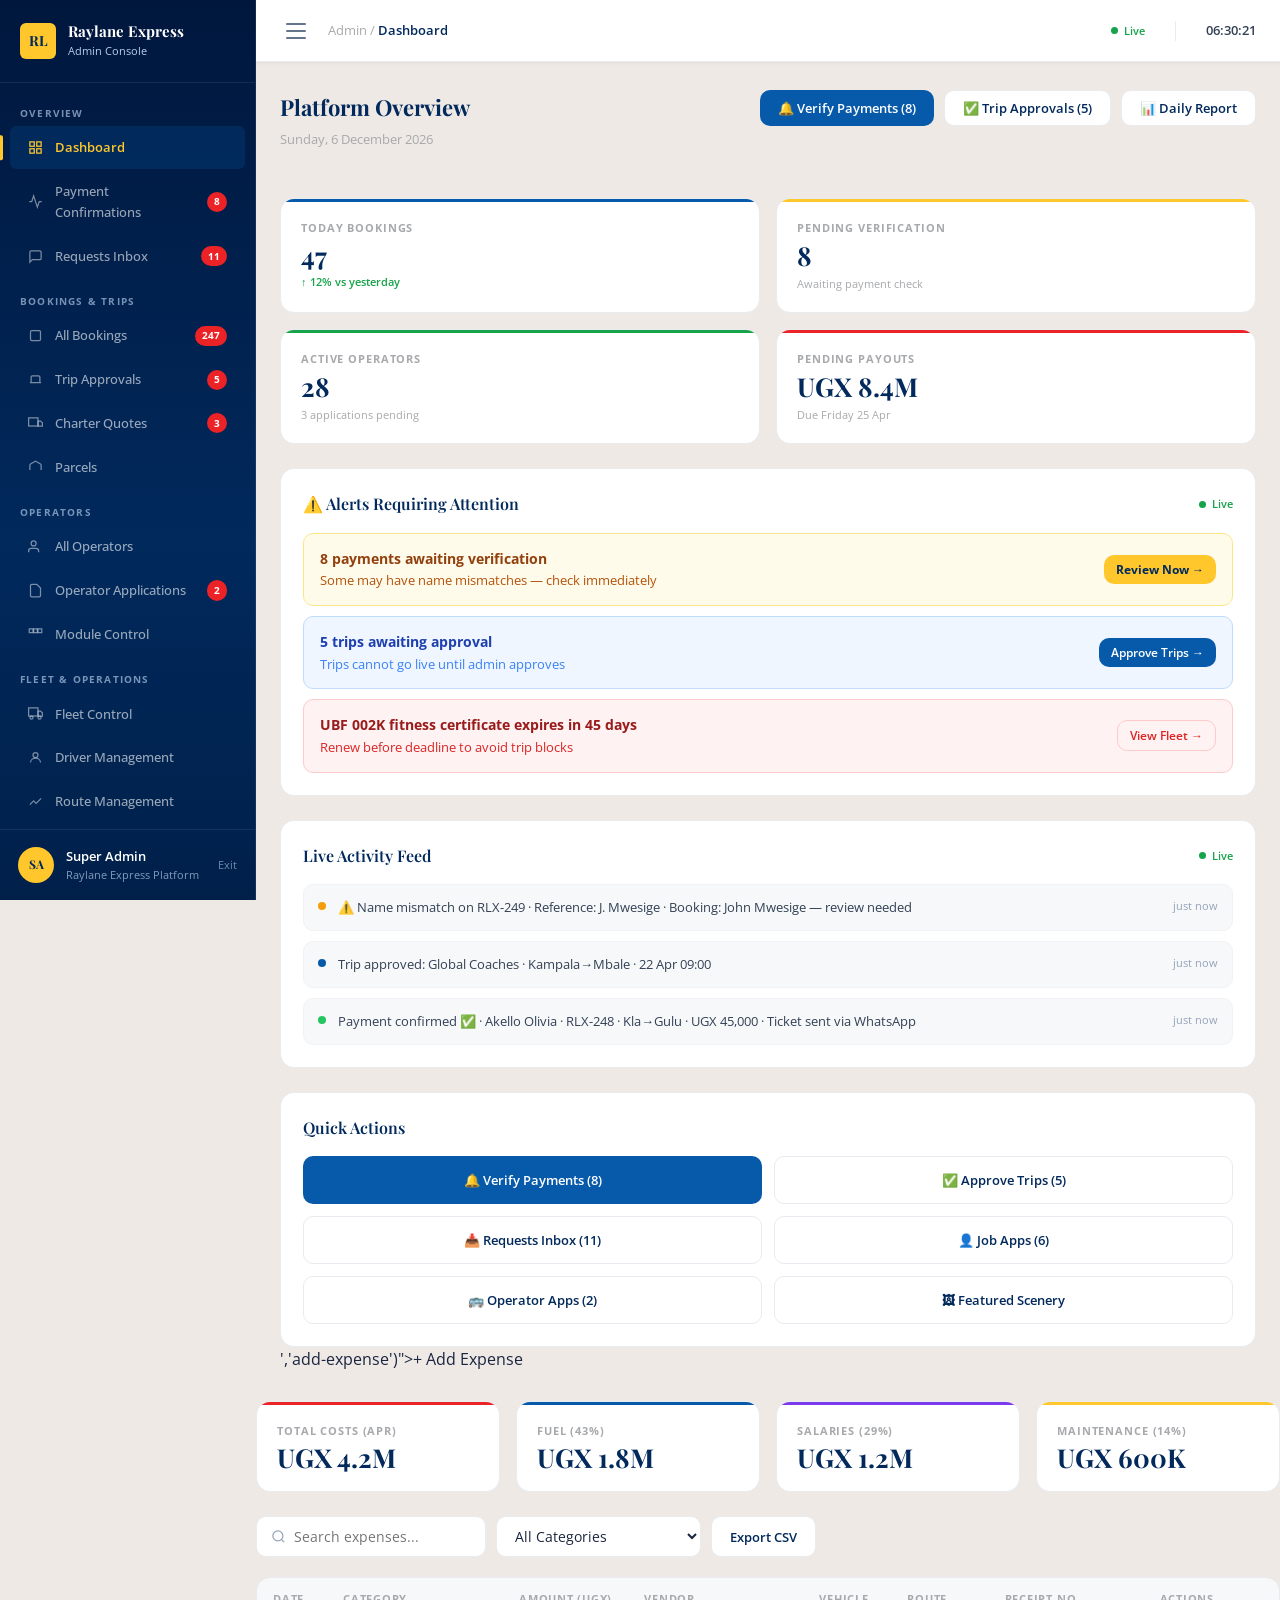
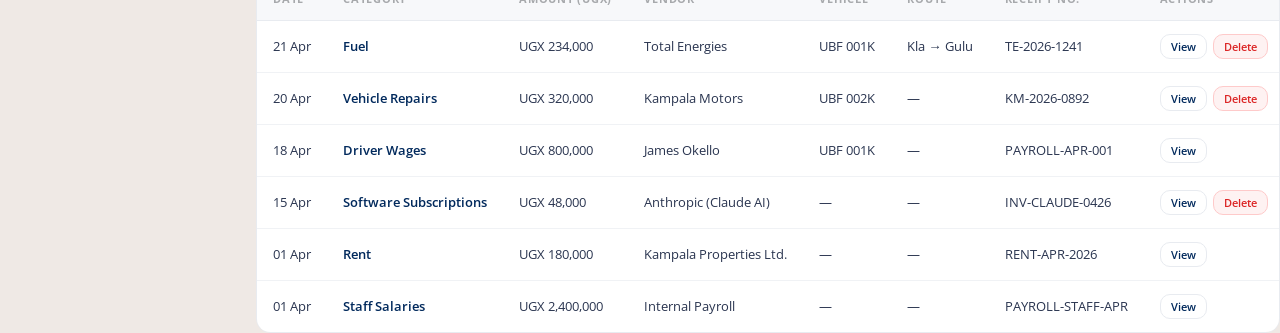
==== commit 118625cf: "Add files via upload" ====
--- a/admin.html
+++ b/admin.html
@@ -394,6 +394,25 @@
         <button class="btn-s btn-sm" onclick="Toast.success('Marked as contacted.')">Mark Contacted</button>
       </div>
     </div>
+    <div class="req-card upgrade" data-type="upgrade" style="border-left-color:#8B5CF6;">
+      <div style="display:flex;justify-content:space-between;align-items:flex-start;flex-wrap:wrap;gap:.5rem;margin-bottom:.625rem;">
+        <div><div style="font-family:var(--font-head);font-weight:700;">Team Member Request — Global Coaches</div><div style="font-size:.8125rem;color:var(--ba-silver);">Brian Kakembo · Operations Manager · Trips &amp; Bookings access · ops@globalcoaches.ug</div></div>
+        <span class="badge badge-purple">Team Access Request</span>
+      </div>
+      <div style="display:grid;grid-template-columns:repeat(3,1fr);gap:.625rem;margin-bottom:.875rem;background:var(--surface-alt);border-radius:var(--r-md);padding:.875rem;font-size:.8125rem;">
+        <div><label style="font-size:.6875rem;font-weight:700;text-transform:uppercase;color:var(--ba-silver);display:block;">Name</label><span style="font-weight:600;">Brian Kakembo</span></div>
+        <div><label style="font-size:.6875rem;font-weight:700;text-transform:uppercase;color:var(--ba-silver);display:block;">Email</label><span style="font-weight:600;">brian@globalcoaches.ug</span></div>
+        <div><label style="font-size:.6875rem;font-weight:700;text-transform:uppercase;color:var(--ba-silver);display:block;">Phone</label><span style="font-weight:600;">0782 567 890</span></div>
+        <div><label style="font-size:.6875rem;font-weight:700;text-transform:uppercase;color:var(--ba-silver);display:block;">Role</label><span style="font-weight:600;">Operations Manager</span></div>
+        <div><label style="font-size:.6875rem;font-weight:700;text-transform:uppercase;color:var(--ba-silver);display:block;">Access Level</label><span style="font-weight:600;">Trips &amp; Bookings</span></div>
+        <div><label style="font-size:.6875rem;font-weight:700;text-transform:uppercase;color:var(--ba-silver);display:block;">Requested By</label><span style="font-weight:600;">James Tumusiime (GM)</span></div>
+      </div>
+      <div style="display:flex;gap:.5rem;flex-wrap:wrap;">
+        <button class="btn-g btn-sm" onclick="confirm_('Approve Team Member','Approve Brian Kakembo for Trips and Bookings access on Global Coaches portal? Login credentials will be sent via SMS and email immediately.','info','✅',()=>Toast.success('Approved! Login credentials sent to Brian Kakembo via SMS and email.'))">✅ Approve &amp; Send Login</button>
+        <button class="btn-d btn-sm" onclick="confirm_('Reject Request','Reject this team member request? Global Coaches will be notified.','danger','❌',()=>Toast.error('Request rejected. Global Coaches notified.'))">Reject</button>
+        <button class="btn-s btn-sm" onclick="Toast.success('Request for more details sent to Global Coaches.')">Request More Info</button>
+      </div>
+    </div>
   </div>
 </div>
 <!-- ════ TRIP APPROVALS ════ -->
@@ -751,97 +770,98 @@
 <!-- FINANCIAL STATEMENTS -->
 <div class="da-view" id="v-financials">
   <div class="pg-header">
-    <div><div class="pg-title">Financial Statements</div><div class="pg-sub">IFRS-compliant reports — select statement type, period and format</div></div>
-  </div>
-  <div class="fin-gen-card">
-    <div style="font-family:var(--font-head);font-size:1.125rem;font-weight:700;margin-bottom:.875rem;">Generate Financial Statement</div>
-    <div style="display:grid;grid-template-columns:1fr 1fr 1fr;gap:.875rem;margin-bottom:1rem;">
-      <div class="form-group">
-        <label class="form-label" style="color:rgba(255,255,255,.7);">Statement Type</label>
-        <select class="form-input" id="finType" style="background:rgba(255,255,255,.12);color:white;border-color:rgba(255,255,255,.2);">
-          <option>Statement of Financial Position (Balance Sheet)</option>
-          <option>Statement of Profit or Loss (Income Statement)</option>
-          <option>Statement of Cash Flows</option>
-          <option>Statement of Changes in Equity</option>
-          <option>Full Financial Package (All 4)</option>
-          <option>Management Accounts Summary</option>
-          <option>Platform Commission Report</option>
-          <option>Operator Payout Reconciliation</option>
-          <option>Vehicle Profitability Report</option>
-          <option>Route Profitability Report</option>
-        </select>
-      </div>
-      <div class="form-group">
-        <label class="form-label" style="color:rgba(255,255,255,.7);">Period</label>
-        <select class="form-input" id="finPeriod" style="background:rgba(255,255,255,.12);color:white;border-color:rgba(255,255,255,.2);">
-          <option>This Week</option>
-          <option selected>April 2026 (Month)</option>
-          <option>March 2026</option>
-          <option>Q1 2026 (Jan–Mar)</option>
-          <option>Q2 2026 (Apr–Jun)</option>
-          <option>FY 2025–26 (Year to Date)</option>
-          <option>FY 2024–25 (Full Year)</option>
-          <option>Custom Date Range</option>
-        </select>
-      </div>
-      <div class="form-group">
-        <label class="form-label" style="color:rgba(255,255,255,.7);">Output Format</label>
-        <select class="form-input" id="finFormat" style="background:rgba(255,255,255,.12);color:white;border-color:rgba(255,255,255,.2);">
-          <option>View on Screen</option>
-          <option>PDF (Printable / Auditor Format)</option>
-          <option>Excel (.xlsx)</option>
-          <option>CSV (Data Only)</option>
-        </select>
-      </div>
-    </div>
-    <div style="display:flex;gap:.75rem;flex-wrap:wrap;">
-      <button class="btn-gold" onclick="genFinReport()">📊 Generate Report</button>
-      <button style="background:rgba(255,255,255,.12);color:white;border:1px solid rgba(255,255,255,.2);border-radius:var(--r-md);padding:.5625rem 1.125rem;font-family:var(--font-body);font-size:.8125rem;font-weight:600;cursor:pointer;" onclick="Toast.success('Scheduled: auto-report on 1st of each month.')">🔄 Schedule Auto</button>
-      <button style="background:rgba(255,255,255,.12);color:white;border:1px solid rgba(255,255,255,.2);border-radius:var(--r-md);padding:.5625rem 1.125rem;font-family:var(--font-body);font-size:.8125rem;font-weight:600;cursor:pointer;" onclick="Toast.success('Sent to Ntakiwa Elsa (CPA) and external auditor.')">📧 Email to Auditor</button>
-    </div>
-  </div>
-  <!-- Inline P&L preview -->
-  <div class="card" id="finPreview">
-    <div class="card-title">Statement of Profit or Loss — April 2026
-      <div style="display:flex;gap:.5rem;">
+    <div>
+      <div class="pg-title">Financial Statements</div>
+      <div style="display:flex;align-items:center;gap:.625rem;margin-top:.375rem;flex-wrap:wrap;">
+        <span class="badge" style="background:#F0FDF4;color:#166534;font-size:.6875rem;">GAAP / IAS 1</span>
+        <span class="badge" style="background:#EFF6FF;color:#1E40AF;font-size:.6875rem;">IFRS Compliant</span>
+        <span class="badge" style="background:#FFF7ED;color:#C2410C;font-size:.6875rem;">URA Ready</span>
+      </div>
+    </div>
+  </div>
+
+  <!-- Period selector bar -->
+  <div style="background:var(--surface);border:1px solid var(--border);border-radius:var(--r-lg);padding:1.25rem;margin-bottom:1.5rem;display:flex;align-items:center;gap:1rem;flex-wrap:wrap;">
+    <div style="display:flex;align-items:center;gap:.75rem;flex-wrap:wrap;">
+      <label style="font-family:var(--font-body);font-size:.875rem;font-weight:700;color:var(--ba-midnight);">Period:</label>
+      <input type="month" id="finMonth" value="2026-05" class="form-input" style="width:180px;" onchange="updateFinPeriod()">
+    </div>
+    <div style="height:24px;width:1px;background:var(--border);"></div>
+    <div style="display:flex;gap:.5rem;flex-wrap:wrap;">
+      <button class="tab-btn active" id="fpBtn-month" onclick="setFinPeriod('month',this)">Monthly</button>
+      <button class="tab-btn" id="fpBtn-quarter" onclick="setFinPeriod('quarter',this)">Quarterly</button>
+      <button class="tab-btn" id="fpBtn-semi" onclick="setFinPeriod('semi',this)">Semi-Annual</button>
+      <button class="tab-btn" id="fpBtn-annual" onclick="setFinPeriod('annual',this)">Annual</button>
+    </div>
+    <div style="margin-left:auto;display:flex;gap:.625rem;flex-wrap:wrap;">
+      <button class="btn-s" onclick="genStatement('income')">Income Statement</button>
+      <button class="btn-s" onclick="genStatement('position')">Financial Position</button>
+      <button class="btn-s" onclick="genStatement('cashflow')">Cash Flow</button>
+      <button class="btn-s" onclick="genStatement('equity')">Changes in Equity</button>
+      <button class="btn-p" onclick="genStatement('all')">📊 Full Package (PDF)</button>
+    </div>
+  </div>
+
+  <!-- KPI Cards -->
+  <div class="kpi-grid" style="grid-template-columns:repeat(4,1fr);margin-bottom:1.5rem;">
+    <div class="kpi green"><div class="kpi-lbl" style="display:flex;justify-content:space-between;"><span>Total Revenue</span><span style="font-size:.6rem;background:var(--green-bg);color:var(--green);padding:.1rem .4rem;border-radius:4px;">May 2026</span></div><div class="kpi-val" style="font-size:1.25rem;" id="kpiRevenue">UGX 0.14M</div><div class="kpi-sub">Gross bookings + parcel + SaaS</div></div>
+    <div class="kpi ba"><div class="kpi-lbl" style="display:flex;justify-content:space-between;"><span>Commission (8%)</span><span style="font-size:.6rem;background:var(--blue-bg);color:var(--blue-s);padding:.1rem .4rem;border-radius:4px;">Platform income</span></div><div class="kpi-val" style="font-size:1.25rem;" id="kpiCommission">UGX 0.01M</div></div>
+    <div class="kpi red"><div class="kpi-lbl" style="display:flex;justify-content:space-between;"><span>Operating Costs</span><span style="font-size:.6rem;background:var(--red-bg);color:var(--red);padding:.1rem .4rem;border-radius:4px;">All obligations</span></div><div class="kpi-val" style="font-size:1.25rem;" id="kpiCosts">UGX 3.11M</div></div>
+    <div class="kpi red"><div class="kpi-lbl" style="display:flex;justify-content:space-between;"><span>Net Profit/(Loss)</span><span style="font-size:.6rem;background:var(--red-bg);color:var(--red);padding:.1rem .4rem;border-radius:4px;">Loss</span></div><div class="kpi-val" style="font-size:1.25rem;color:var(--red);" id="kpiProfit">-UGX 3.10M</div></div>
+  </div>
+
+  <!-- Two-column statements -->
+  <div style="display:grid;grid-template-columns:1fr 1fr;gap:1.5rem;margin-bottom:1.5rem;">
+
+    <!-- Income Statement -->
+    <div class="card">
+      <div class="card-title">Income Statement (IAS 1) — Summary
         <button class="btn-s btn-xs" onclick="window.print()">🖨 Print</button>
-        <button class="btn-s btn-xs" onclick="Toast.success('Exported to Excel.')">📥 Excel</button>
-      </div>
-    </div>
-    <div class="fin-section">
-      <div class="fin-section-title">REVENUE</div>
-      <div class="fin-row"><span>Passenger booking commissions (8% of GMV UGX 56.2M)</span><span>UGX 4,496,000</span></div>
-      <div class="fin-row"><span>SaaS subscription fees (Operator Pro × 4 operators)</span><span>UGX 600,000</span></div>
-      <div class="fin-row"><span>Parcel handling commissions</span><span>UGX 280,000</span></div>
-      <div class="fin-row"><span>Insurance distributor commissions (Jubilee/UAP/CIC)</span><span>UGX 145,000</span></div>
-      <div class="fin-row"><span>Charter facilitation fees</span><span>UGX 320,000</span></div>
-      <div class="fin-row total"><span>TOTAL REVENUE</span><span>UGX 5,841,000</span></div>
-    </div>
-    <div class="fin-section">
-      <div class="fin-section-title">DIRECT COSTS</div>
-      <div class="fin-row"><span>Africa's Talking SMS platform costs</span><span>UGX 48,200</span></div>
-      <div class="fin-row"><span>Payment gateway fees (MTN MoMo / Airtel)</span><span>UGX 112,500</span></div>
-      <div class="fin-row total"><span>GROSS PROFIT</span><span>UGX 5,680,300</span></div>
-    </div>
-    <div class="fin-section">
-      <div class="fin-section-title">OPERATING EXPENSES</div>
-      <div class="fin-row"><span>Staff salaries — 3 Raylane HQ employees</span><span>UGX 2,400,000</span></div>
-      <div class="fin-row"><span>NSSF employer contribution (10%)</span><span>UGX 240,000</span></div>
-      <div class="fin-row"><span>Office rent and utilities</span><span>UGX 180,000</span></div>
-      <div class="fin-row"><span>Marketing and promotions</span><span>UGX 95,000</span></div>
-      <div class="fin-row"><span>Server hosting and domain</span><span>UGX 62,000</span></div>
-      <div class="fin-row"><span>Software subscriptions (ChatGPT, Claude, tools)</span><span>UGX 48,000</span></div>
-      <div class="fin-row subtotal"><span>Total Operating Expenses</span><span>UGX 3,025,000</span></div>
-    </div>
-    <div class="fin-section">
-      <div class="fin-row total" style="font-size:1.0625rem;"><span>NET PROFIT BEFORE TAX</span><span style="color:var(--green);">UGX 2,655,300</span></div>
-      <div class="fin-row"><span>Corporation Tax 30%</span><span>UGX 796,590</span></div>
-      <div class="fin-row total" style="font-size:1.125rem;"><span>NET PROFIT AFTER TAX</span><span style="color:var(--green);">UGX 1,858,710</span></div>
-    </div>
-  </div>
-</div>
-
-<!-- COST MANAGEMENT -->
+      </div>
+      <div class="fin-section">
+        <div class="fin-row"><span>Revenue — Passenger Bookings</span><span style="color:var(--ba-blue);font-weight:600;">UGX 96,600</span></div>
+        <div class="fin-row"><span>Revenue — Parcel Services</span><span style="color:var(--ba-blue);font-weight:600;">UGX 11,040</span></div>
+        <div class="fin-row"><span>Revenue — Charter Hire</span><span style="color:var(--ba-blue);font-weight:600;">UGX 16,560</span></div>
+        <div class="fin-row"><span>Revenue — SaaS Subscriptions</span><span style="color:var(--ba-blue);font-weight:600;">UGX 13,800</span></div>
+        <div class="fin-row subtotal"><span><strong>Gross Revenue</strong></span><span style="color:var(--ba-blue);font-weight:800;">UGX 138,000</span></div>
+        <div class="fin-row"><span>Less: Platform Commission (8%)</span><span style="color:var(--ba-silver);">UGX 11,040</span></div>
+        <div class="fin-row"><span>Less: Operating Expenses</span><span style="color:var(--red);">UGX 3,110,000</span></div>
+        <div class="fin-row total"><span>Net Profit / (Loss)</span><span style="color:var(--red);font-size:1.0625rem;">-UGX 3,098,960 ⚠️</span></div>
+      </div>
+      <div style="background:var(--red-bg);border:1px solid #FECACA;border-radius:var(--r-md);padding:.75rem;margin-top:.875rem;font-size:.8125rem;color:var(--red);">
+        ⚠️ Operating costs exceed revenue this period. Revenue is growing — costs are front-loaded as the platform scales. Review cost management view.
+      </div>
+    </div>
+
+    <!-- Statement of Financial Position -->
+    <div class="card">
+      <div class="card-title">Statement of Financial Position (IAS 1)
+        <button class="btn-s btn-xs" onclick="window.print()">🖨 Print</button>
+      </div>
+      <div style="font-size:.6875rem;font-weight:700;text-transform:uppercase;letter-spacing:.08em;color:var(--ba-silver);margin-bottom:.5rem;">ASSETS</div>
+      <div class="fin-row"><span>Cash and Cash Equivalents</span><span style="color:var(--ba-blue);font-weight:600;">UGX 20,700</span></div>
+      <div class="fin-row"><span>Accounts Receivable</span><span style="color:var(--ba-blue);font-weight:600;">UGX 11,040</span></div>
+      <div class="fin-row"><span>Prepaid Expenses</span><span style="color:var(--ba-blue);font-weight:600;">UGX 311,000</span></div>
+      <div class="fin-row subtotal"><span>Property and Equipment (Fleet)</span><span style="color:var(--ba-blue);font-weight:600;">UGX 45,000,000</span></div>
+      <div style="font-size:.6875rem;font-weight:700;text-transform:uppercase;letter-spacing:.08em;color:var(--ba-silver);margin:1rem 0 .5rem;">LIABILITIES</div>
+      <div class="fin-row"><span>Accounts Payable</span><span style="color:var(--red);font-weight:600;">UGX 7,695,000</span></div>
+      <div class="fin-row"><span>Deferred Revenue</span><span style="color:var(--red);font-weight:600;">UGX 4,140</span></div>
+      <div style="font-size:.6875rem;font-weight:700;text-transform:uppercase;letter-spacing:.08em;color:var(--ba-silver);margin:1rem 0 .5rem;">EQUITY</div>
+      <div class="fin-row total"><span>Retained Earnings</span><span style="color:var(--green);font-weight:600;">UGX 0</span></div>
+    </div>
+  </div>
+
+  <!-- Export buttons - no QuickBooks -->
+  <div style="display:flex;gap:.625rem;flex-wrap:wrap;">
+    <button class="btn-p" onclick="Toast.success('Full financial package generating as PDF...')">📄 Export PDF</button>
+    <button class="btn-s" onclick="Toast.success('Excel spreadsheet exported.')">📥 Export Excel (.xlsx)</button>
+    <button class="btn-s" onclick="Toast.success('CSV data file exported.')">📊 Export CSV</button>
+    <button class="btn-s" onclick="Toast.success('URA VAT return for selected period generated.')">🏛 URA VAT Return</button>
+    <button class="btn-s" onclick="Toast.success('NSSF remittance schedule downloaded.')">📋 NSSF Schedule</button>
+    <button class="btn-s" onclick="confirm_('Email to Auditor','Send full financial package to external auditor and CPA?','info','📧',()=>Toast.success('Financial package sent to Ntakiwa Elsa (CPA) and external auditor.'))">📧 Email to Auditor</button>
+  </div>
+</div>
+
 <div class="da-view" id="v-costs">
   <div class="pg-header">
     <div><div class="pg-title">Cost Management</div><div class="pg-sub">Log and track all operational expenses — each cost feeds automatically into financial statements</div></div>
@@ -1455,6 +1475,29 @@
     </tr>`).join('');
 }
 
+
+// ── Financial statement functions ──────────────────────────────
+function setFinPeriod(period, btn){
+  document.querySelectorAll('[id^="fpBtn-"]').forEach(b=>b.classList.remove('active'));
+  btn.classList.add('active');
+  const labels = {month:'Monthly',quarter:'Quarterly',semi:'Semi-Annual',annual:'Annual'};
+  Toast.show('Period set to: '+labels[period],'info');
+}
+function updateFinPeriod(){
+  const val = document.getElementById('finMonth').value;
+  if(val) Toast.show('Period updated to: '+val,'info');
+}
+function genStatement(type){
+  const types = {income:'Income Statement',position:'Statement of Financial Position',cashflow:'Statement of Cash Flows',equity:'Statement of Changes in Equity',all:'Full Financial Package'};
+  const btn = event.target; btn.textContent = 'Generating...'; btn.disabled = true;
+  setTimeout(()=>{
+    btn.textContent = types[type] || type;
+    btn.disabled = false;
+    Toast.success(types[type] + ' generated. Ready to download.');
+    logAudit('Financial statement generated: ' + types[type]);
+  }, 1600);
+}
+
 // ── Toast fallback ─────────────────────────────────────────────
 if(typeof Toast==='undefined'){
   window.Toast={
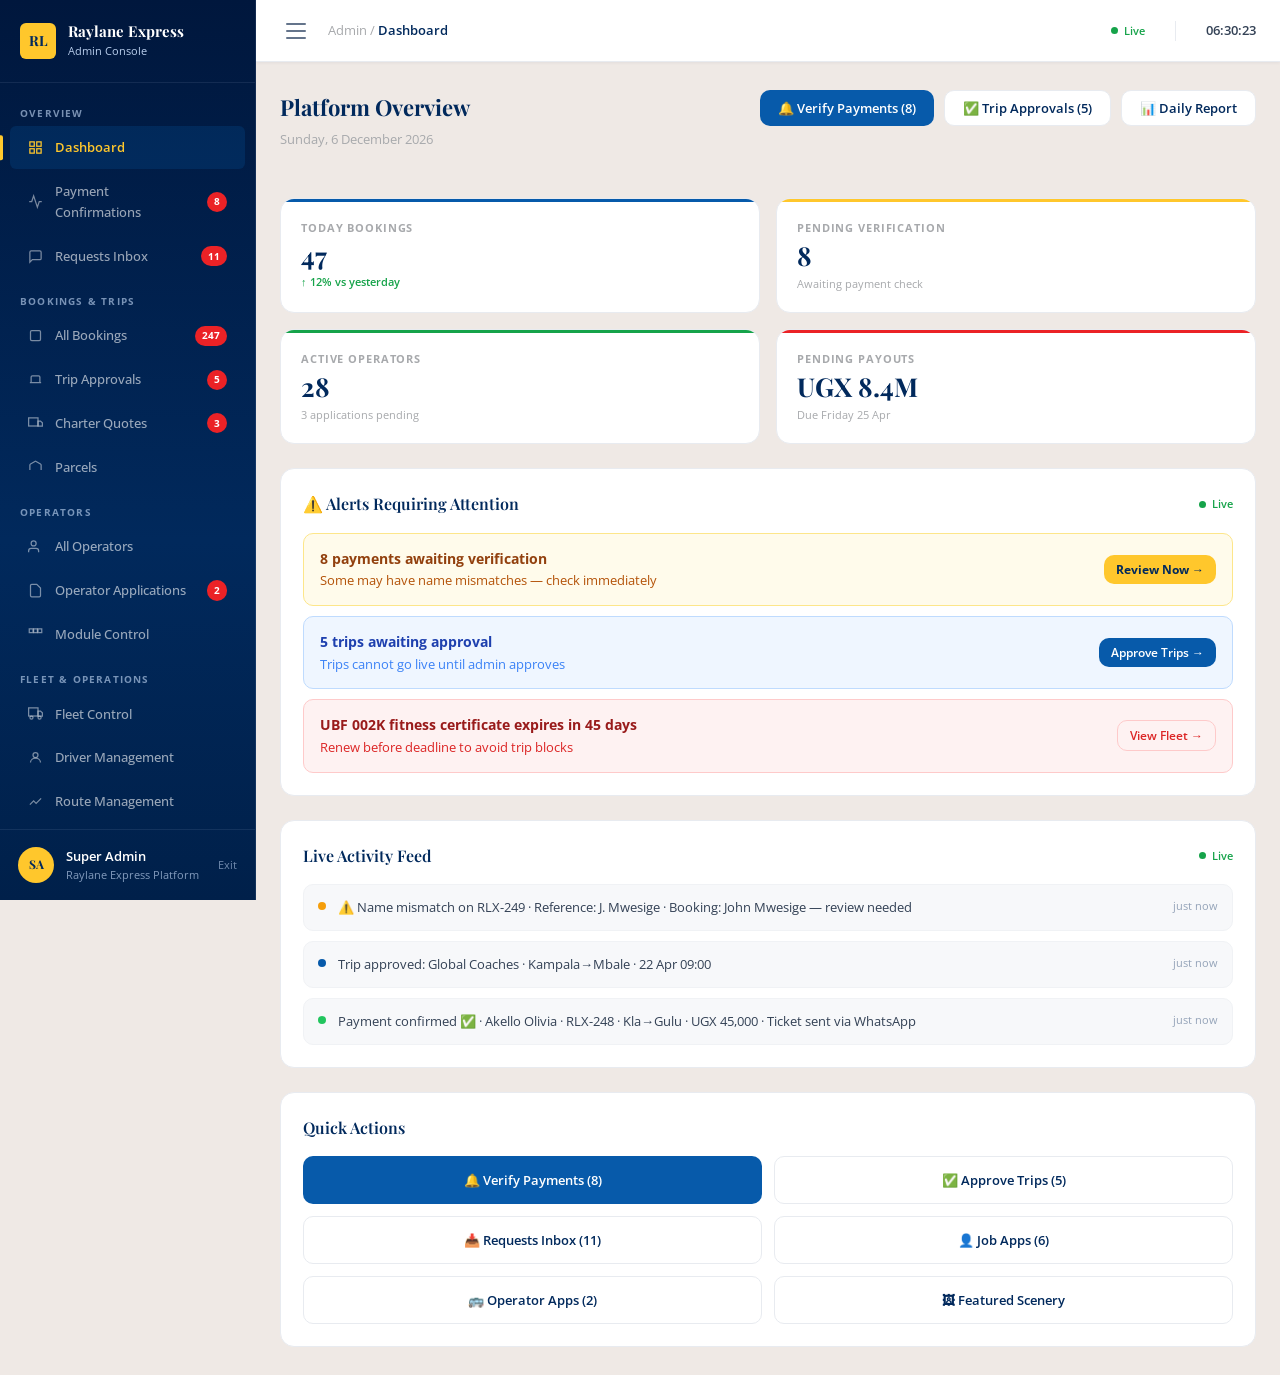
==== commit 4b1f8a4d: "Refactor edit buttons for operators and vehicles" ====
--- a/admin.html
+++ b/admin.html
@@ -51,6 +51,14 @@
 .route-badge{display:inline-flex;align-items:center;gap:.375rem;background:var(--ba-midnight);color:white;padding:.25rem .75rem;border-radius:var(--r-full);font-size:.75rem;font-weight:700;}
 .fuel-bar{height:8px;background:#E2E8F0;border-radius:4px;overflow:hidden;margin-top:.375rem;}
 .fuel-fill{height:100%;border-radius:4px;transition:width .5s ease;}
+
+/* ── Iron-clad view switching ── */
+.da-view { display: none !important; overflow: hidden; }
+.da-view.active { display: block !important; }
+
+/* ── Prevent kpi-grid from escaping hidden views ── */
+/* Hidden view children are not interactable */
+.da-view:not(.active) { pointer-events: none; height: 0; overflow: hidden; }
 </style>
 </head>
 <body>
@@ -542,7 +550,7 @@
       <tr><td><strong>Global Coaches Ltd.</strong></td><td><span class="badge badge-gold">⭐ Pro</span></td><td>8</td><td>12</td><td>UGX 12.4M</td><td>UGX 992K</td><td><span class="badge badge-green">Active</span></td>
         <td style="display:flex;gap:.375rem;flex-wrap:wrap;">
           <button class="btn-s btn-xs" onclick="sv('modules')">Modules</button>
-          <button class="btn-p btn-xs" onclick="openModal('Edit Operator','<div class=grid-2><div class=form-group><label class=form-label>Business Name</label><input type=text class=form-input value=\'Global Coaches Ltd.\'></div><div class=form-group><label class=form-label>Plan</label><select class=form-input><option>Starter</option><option selected>Pro</option></select></div><div class=form-group><label class=form-label>Commission %</label><input type=number class=form-input value=8></div></div>','save-op')">Edit</button>
+          <button class="btn-p btn-xs" onclick="openEditOperatorModal('Global Coaches Ltd.','Pro',8)">Edit</button>
           <button class="btn-d btn-xs" onclick="confirm_('Suspend Operator','Suspend Global Coaches? No new trips can be submitted.','danger','⚠️',()=>Toast.error('Operator suspended.'))">Suspend</button>
         </td>
       </tr>
@@ -638,7 +646,7 @@
     <tbody>
       <tr><td><strong>UBF 001K</strong></td><td>67-Seater</td><td>Raylane Fleet</td><td>James Okello</td><td><span class="badge badge-green">Sep 2026 ✓</span></td><td><span class="badge badge-green">Jun 2026 ✓</span></td><td>48,200 km</td><td><span class="badge badge-green">Active</span></td>
         <td style="display:flex;gap:.375rem;flex-wrap:wrap;">
-          <button class="btn-s btn-xs" onclick="openModal('Edit Vehicle — UBF 001K','<div class=grid-2><div class=form-group><label class=form-label>Registration</label><input type=text class=form-input value=\'UBF 001K\'></div><div class=form-group><label class=form-label>Insurance Expiry</label><input type=date class=form-input value=2026-09-15></div><div class=form-group><label class=form-label>Fitness Expiry</label><input type=date class=form-input value=2026-06-20></div><div class=form-group><label class=form-label>Status</label><select class=form-input><option selected>Active</option><option>Maintenance</option><option>Inactive</option></select></div></div>','save-ubf001')">Edit</button>
+          <button class="btn-s btn-xs" onclick="openEditVehicleModal()">Edit</button>
           <button class="btn-s btn-xs" onclick="Toast.success('Maintenance scheduled for UBF 001K.')">Schedule Service</button>
         </td>
       </tr>
@@ -865,7 +873,7 @@
 <div class="da-view" id="v-costs">
   <div class="pg-header">
     <div><div class="pg-title">Cost Management</div><div class="pg-sub">Log and track all operational expenses — each cost feeds automatically into financial statements</div></div>
-    <button class="btn-p" onclick="openModal('Add Expense','<div class=grid-2><div class=form-group><label class=form-label>Date *</label><input type=date class=form-input required></div><div class=form-group><label class=form-label>Category *</label><select class=form-input required><option>Fuel</option><option>Vehicle Repairs</option><option>Driver Wages</option><option>Staff Salaries</option><option>Rent</option><option>Electricity</option><option>Water</option><option>Internet</option><option>Software Subscriptions</option><option>ChatGPT / Claude</option><option>YouTube Premium</option><option>Twitter / X</option><option>Insurance</option><option>NSSF</option><option>PAYE</option><option>Bank Charges</option><option>Marketing</option><option>Other</option></select></div><div class=form-group><label class=form-label>Amount (UGX) *</label><input type=number class=form-input required></div><div class=form-group><label class=form-label>Vendor</label><input type=text class=form-input placeholder=e.g. Total Energies></div><div class=form-group><label class=form-label>Link to Vehicle</label><select class=form-input><option value="">Not applicable</option><option>UBF 001K</option><option>UBF 002K</option><option>UBG 100K</option></select></div><div class=form-group><label class=form-label>Link to Route</label><select class=form-input><option value="">Not applicable</option><option>Kampala - Gulu</option><option>Kampala - Mbale</option></select></div><div class=form-group><label class=form-label>Receipt / Invoice No.</label><input type=text class=form-input></div><div class=form-group><label class=form-label>Notes</label><textarea class=form-input rows=2></textarea></div></div>','add-expense')">+ Add Expense</button>
+    <button class="btn-p" onclick="openAddExpenseModal()">+ Add Expense</button>
   </div>
   <div class="kpi-grid">
     <div class="kpi red"><div class="kpi-lbl">Total Costs (Apr)</div><div class="kpi-val">UGX 4.2M</div></div>
@@ -990,7 +998,7 @@
         <div style="display:flex;gap:.5rem;flex-wrap:wrap;">
           <button class="btn-p btn-xs" onclick="openModal('Edit Wages — Mubbale Deo','<div class=grid-2><div class=form-group><label class=form-label>Basic Salary (UGX)</label><input type=number class=form-input value=2500000></div><div class=form-group><label class=form-label>Transport Allowance</label><input type=number class=form-input value=150000></div><div class=form-group><label class=form-label>Housing Allowance</label><input type=number class=form-input value=200000></div><div class=form-group><label class=form-label>Effective Date</label><input type=date class=form-input></div><div class=form-group><label class=form-label>Reason</label><select class=form-input><option>Annual Review</option><option>Promotion</option><option>Cost of Living</option><option>Performance Bonus</option></select></div></div>','edit-wages-deo')">Edit Wages</button>
           <button class="btn-s btn-xs" onclick="openModal('Payslip — Mubbale Deo — Apr 2026','<div class=fin-section><div class=fin-section-title>MUBBALE DEO — APR 2026 PAYSLIP</div><div class=fin-row><span>Basic Salary</span><span>UGX 2,500,000</span></div><div class=fin-row><span>Transport Allowance</span><span>UGX 150,000</span></div><div class=fin-row><span>Housing Allowance</span><span>UGX 200,000</span></div><div class=fin-row total><span>Gross Pay</span><span>UGX 2,850,000</span></div><div class=fin-row><span>NSSF Employee 5%</span><span>-UGX 142,500</span></div><div class=fin-row><span>PAYE</span><span>-UGX 229,500</span></div><div class=fin-row total style=color:var(--green);><span>Net Pay</span><span>UGX 2,478,000</span></div></div>','view-payslip')">Payslip</button>
-          <button class="btn-s btn-xs" onclick="openModal('Edit Profile — Mubbale Deo','<div class=grid-2><div class=form-group><label class=form-label>Full Name</label><input type=text class=form-input value=\'Mubbale Deo\'></div><div class=form-group><label class=form-label>Phone</label><input type=tel class=form-input value=0772100001></div><div class=form-group><label class=form-label>Email</label><input type=email class=form-input value=deo@raylane.ug></div><div class=form-group><label class=form-label>Role</label><input type=text class=form-input value=\'Operations Manager\'></div><div class=form-group><label class=form-label>Emergency Contact</label><input type=text class=form-input></div></div>','edit-profile-deo')">Edit Profile</button>
+          <button class="btn-s btn-xs" onclick="openEditProfileModal('Mubbale Deo','deo@raylane.ug','0772 100 001','Operations Manager','Operations')">Edit Profile</button>
           <button class="btn-s btn-xs" onclick="confirm_('Process Advance','Process advance salary payment for Mubbale Deo via MoMo?','info','💰',()=>Toast.success('Advance processed via MTN MoMo.'))">Pay Advance</button>
         </div>
       </div>
@@ -1078,7 +1086,7 @@
           <button class="btn-p btn-xs" onclick="openModal('Edit Driver Wages — James Okello','<div class=grid-2><div class=form-group><label class=form-label>Basic Monthly Salary (UGX)</label><input type=number class=form-input value=800000></div><div class=form-group><label class=form-label>Trip Bonus per Trip (UGX)</label><input type=number class=form-input value=5000></div><div class=form-group><label class=form-label>Overtime Rate per Hour (UGX)</label><input type=number class=form-input value=8000></div><div class=form-group><label class=form-label>Daily Allowance (UGX)</label><input type=number class=form-input value=0></div><div class=form-group><label class=form-label>Payment Method</label><select class=form-input><option>MTN MoMo B2C</option><option>Airtel Money</option><option>Bank Transfer</option></select></div><div class=form-group><label class=form-label>Pay Day</label><select class=form-input><option>Last Friday</option><option>25th of month</option></select></div></div>','edit-wages-james')">Edit Wages</button>
           <button class="btn-s btn-xs" onclick="confirm_('Daily Pay','Pay James Okello today trip earnings of UGX 24,000 via MoMo?','info','💰',()=>Toast.success('Daily pay sent: UGX 24,000 to James Okello.'))">Daily Pay</button>
           <button class="btn-s btn-xs" onclick="openModal('Driver Payslip — James Okello','<div class=fin-section><div class=fin-section-title>JAMES OKELLO — APR 2026</div><div class=fin-row><span>Basic Salary</span><span>UGX 800,000</span></div><div class=fin-row><span>Trip Bonus 24 × UGX 5,000</span><span>UGX 120,000</span></div><div class=fin-row><span>Overtime 6 hrs × UGX 8,000</span><span>UGX 48,000</span></div><div class=fin-row total><span>Gross Pay</span><span>UGX 968,000</span></div><div class=fin-row><span>NSSF Employee 5%</span><span>-UGX 48,400</span></div><div class=fin-row><span>PAYE</span><span>-UGX 45,600</span></div><div class=fin-row total style=color:var(--green);><span>Net Pay</span><span>UGX 874,000</span></div></div>','payslip-james')">Payslip</button>
-          <button class="btn-s btn-xs" onclick="openModal('Edit Profile — James Okello','<div class=grid-2><div class=form-group><label class=form-label>Full Name</label><input type=text class=form-input value=\'James Okello\'></div><div class=form-group><label class=form-label>Phone</label><input type=tel class=form-input value=0782001001></div><div class=form-group><label class=form-label>NID</label><input type=text class=form-input value=CM9200XXXXX></div><div class=form-group><label class=form-label>Licence Expiry</label><input type=date class=form-input value=2027-12-31></div><div class=form-group><label class=form-label>Emergency Contact</label><input type=text class=form-input></div><div class=form-group><label class=form-label>Blood Group</label><select class=form-input><option>A+</option><option>O+</option><option>B+</option></select></div></div>','edit-profile-james')">Edit Profile</button>
+          <button class="btn-s btn-xs" onclick="openEditProfileModal('James Okello','','0782 001 001','PSV Driver','Operations')">Edit Profile</button>
           <button class="btn-d btn-xs" onclick="confirm_('Deactivate Driver','Deactivate James Okello? Removed from all trip assignments.','danger','⚠️',()=>Toast.error('Driver deactivated.'))">Deactivate</button>
         </div>
       </div>
@@ -1476,6 +1484,85 @@
 }
 
 
+
+
+function openEditOperatorModal(name, plan, commission){
+  const body =
+    '<div class="grid-2">' +
+    '<div class="form-group"><label class="form-label">Business Name</label>' +
+    '<input type="text" class="form-input" value="' + (name||'') + '"></div>' +
+    '<div class="form-group"><label class="form-label">Plan</label>' +
+    '<select class="form-input"><option' + (plan==='Starter'?' selected':'') + '>Starter</option>' +
+    '<option' + (plan==='Pro'?' selected':'') + '>Pro</option><option' + (plan==='Enterprise'?' selected':'') + '>Enterprise</option></select></div>' +
+    '<div class="form-group"><label class="form-label">Commission %</label>' +
+    '<input type="number" class="form-input" value="' + (commission||8) + '"></div>' +
+    '<div class="form-group"><label class="form-label">Status</label>' +
+    '<select class="form-input"><option>Active</option><option>Suspended</option></select></div>' +
+    '</div>';
+  openModal('Edit Operator', body, 'save-op');
+}
+
+function openEditVehicleModal(plate, insurance, fitness){
+  const body =
+    '<div class="grid-2">' +
+    '<div class="form-group"><label class="form-label">Registration Plate</label>' +
+    '<input type="text" class="form-input" value="' + (plate||'UBF 001K') + '"></div>' +
+    '<div class="form-group"><label class="form-label">Insurance Expiry</label>' +
+    '<input type="date" class="form-input" value="' + (insurance||'2026-09-15') + '"></div>' +
+    '<div class="form-group"><label class="form-label">Fitness Expiry</label>' +
+    '<input type="date" class="form-input" value="' + (fitness||'2026-06-20') + '"></div>' +
+    '<div class="form-group"><label class="form-label">Status</label>' +
+    '<select class="form-input"><option>Active</option><option>Maintenance</option><option>Inactive</option></select></div>' +
+    '</div>';
+  openModal('Edit Vehicle', body, 'save-vehicle');
+}
+
+function openEditProfileModal(name, email, phone, role, dept){
+  const body =
+    '<div class="grid-2">' +
+    '<div class="form-group"><label class="form-label">Full Name</label>' +
+    '<input type="text" class="form-input" value="' + (name||'') + '"></div>' +
+    '<div class="form-group"><label class="form-label">Phone</label>' +
+    '<input type="tel" class="form-input" value="' + (phone||'') + '"></div>' +
+    '<div class="form-group"><label class="form-label">Email</label>' +
+    '<input type="email" class="form-input" value="' + (email||'') + '"></div>' +
+    '<div class="form-group"><label class="form-label">Role / Title</label>' +
+    '<input type="text" class="form-input" value="' + (role||'') + '"></div>' +
+    '<div class="form-group"><label class="form-label">Department</label>' +
+    '<select class="form-input"><option>Operations</option><option>Finance</option>' +
+    '<option>HR</option><option>Tech</option><option>Safety</option></select></div>' +
+    '<div class="form-group"><label class="form-label">Emergency Contact</label>' +
+    '<input type="text" class="form-input" placeholder="Name and phone number"></div>' +
+    '</div>';
+  openModal('Edit Profile — ' + name, body, 'edit-profile');
+}
+
+function openAddExpenseModal(){
+  const body =
+    '<div class="grid-2">' +
+    '<div class="form-group"><label class="form-label">Date *</label><input type="date" class="form-input" required></div>' +
+    '<div class="form-group"><label class="form-label">Category *</label><select class="form-input">' +
+    '<option value="">Select category</option>' +
+    '<option>Fuel</option><option>Vehicle Repairs</option><option>Driver Wages</option><option>Staff Salaries</option>' +
+    '<option>Rent</option><option>Electricity</option><option>Water</option><option>Internet</option>' +
+    '<option>Software Subscriptions (ChatGPT / Claude / X / YouTube)</option>' +
+    '<option>Insurance</option><option>NSSF</option><option>PAYE</option>' +
+    '<option>Bank Charges</option><option>Marketing</option><option>Other</option>' +
+    '</select></div>' +
+    '<div class="form-group"><label class="form-label">Amount (UGX) *</label><input type="number" class="form-input" required placeholder="0"></div>' +
+    '<div class="form-group"><label class="form-label">Vendor</label><input type="text" class="form-input" placeholder="e.g. Total Energies"></div>' +
+    '<div class="form-group"><label class="form-label">Link to Vehicle</label><select class="form-input">' +
+    '<option value="">Not applicable</option><option>UBF 001K</option><option>UBF 002K</option><option>UBG 100K</option>' +
+    '</select></div>' +
+    '<div class="form-group"><label class="form-label">Link to Route</label><select class="form-input">' +
+    '<option value="">Not applicable</option><option>Kampala - Gulu</option><option>Kampala - Mbale</option>' +
+    '</select></div>' +
+    '<div class="form-group"><label class="form-label">Receipt No.</label><input type="text" class="form-input"></div>' +
+    '<div class="form-group"><label class="form-label">Notes</label><textarea class="form-input" rows="2"></textarea></div>' +
+    '</div>';
+  openModal('Add Expense', body, 'add-expense');
+}
+
 // ── Financial statement functions ──────────────────────────────
 function setFinPeriod(period, btn){
   document.querySelectorAll('[id^="fpBtn-"]').forEach(b=>b.classList.remove('active'));
@@ -1515,4 +1602,4 @@
 document.head.appendChild(ks);
 </script>
 </body>
-</html>+</html>
